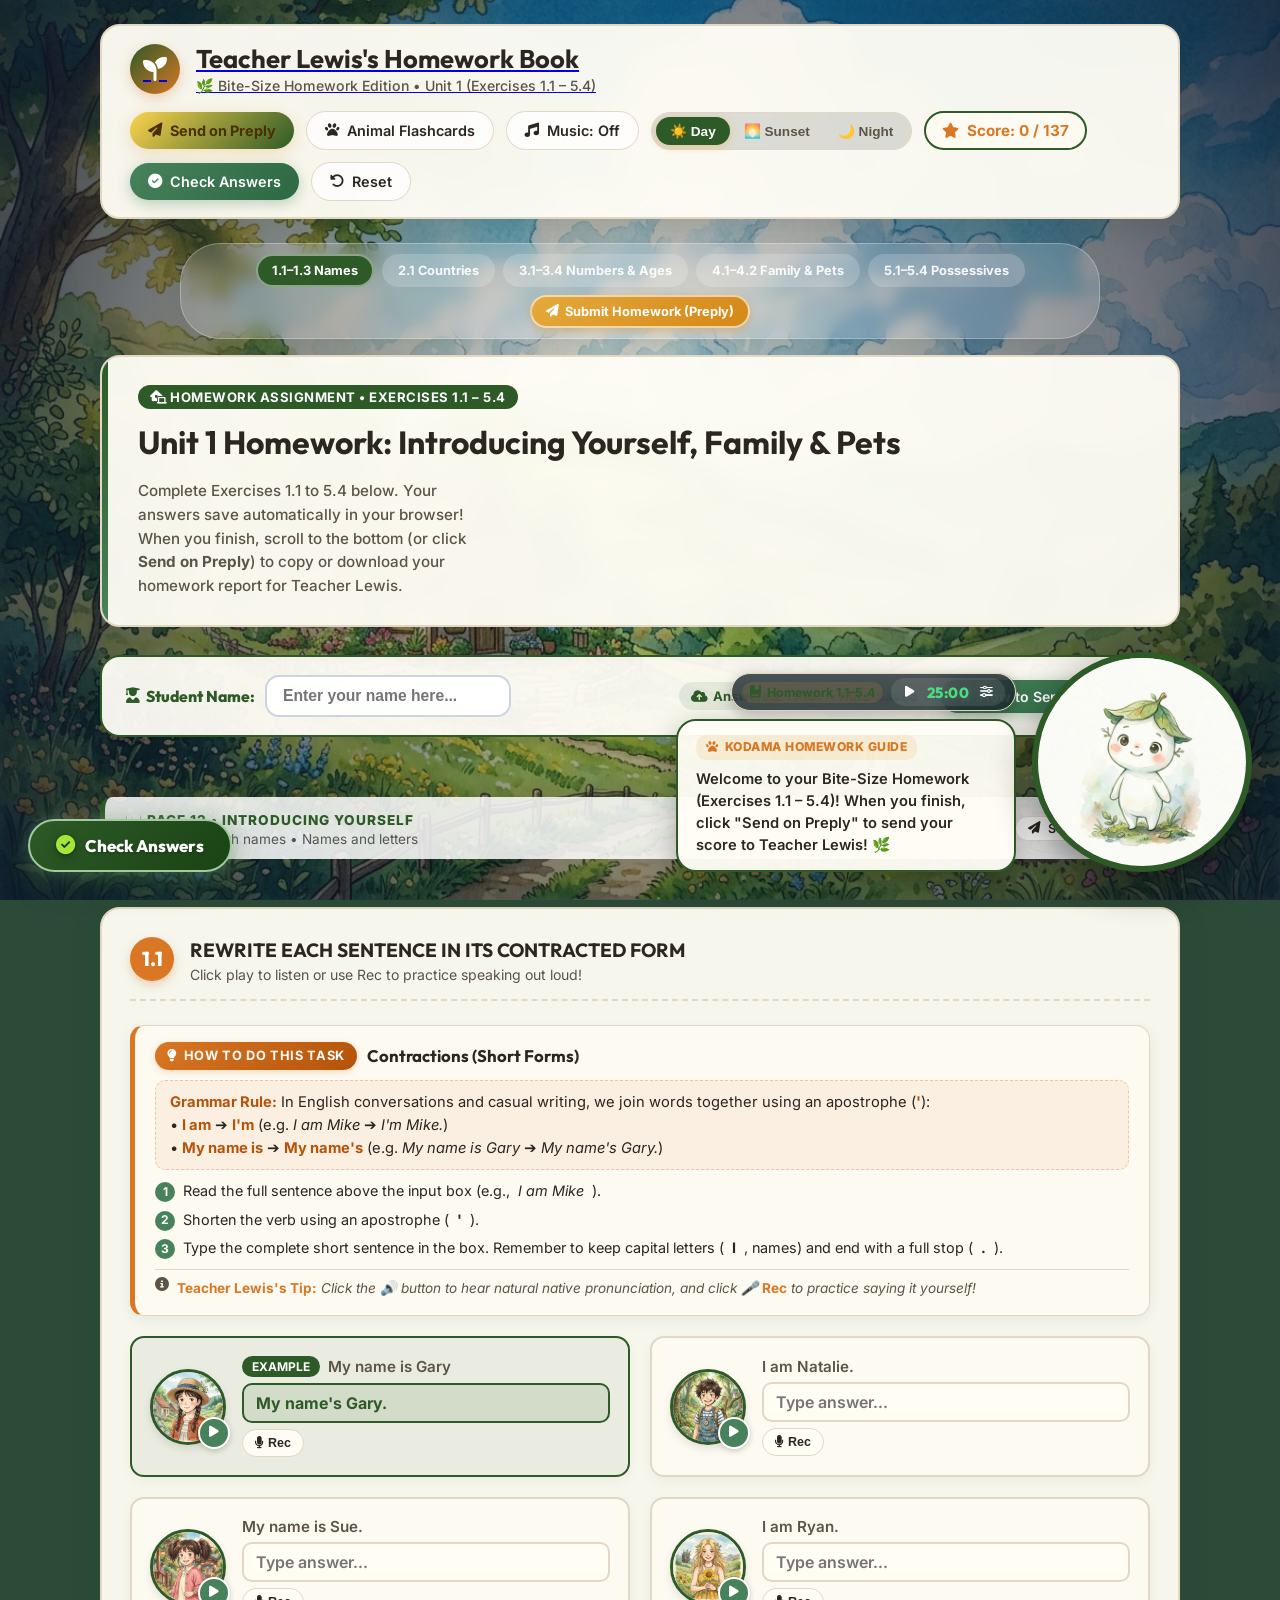
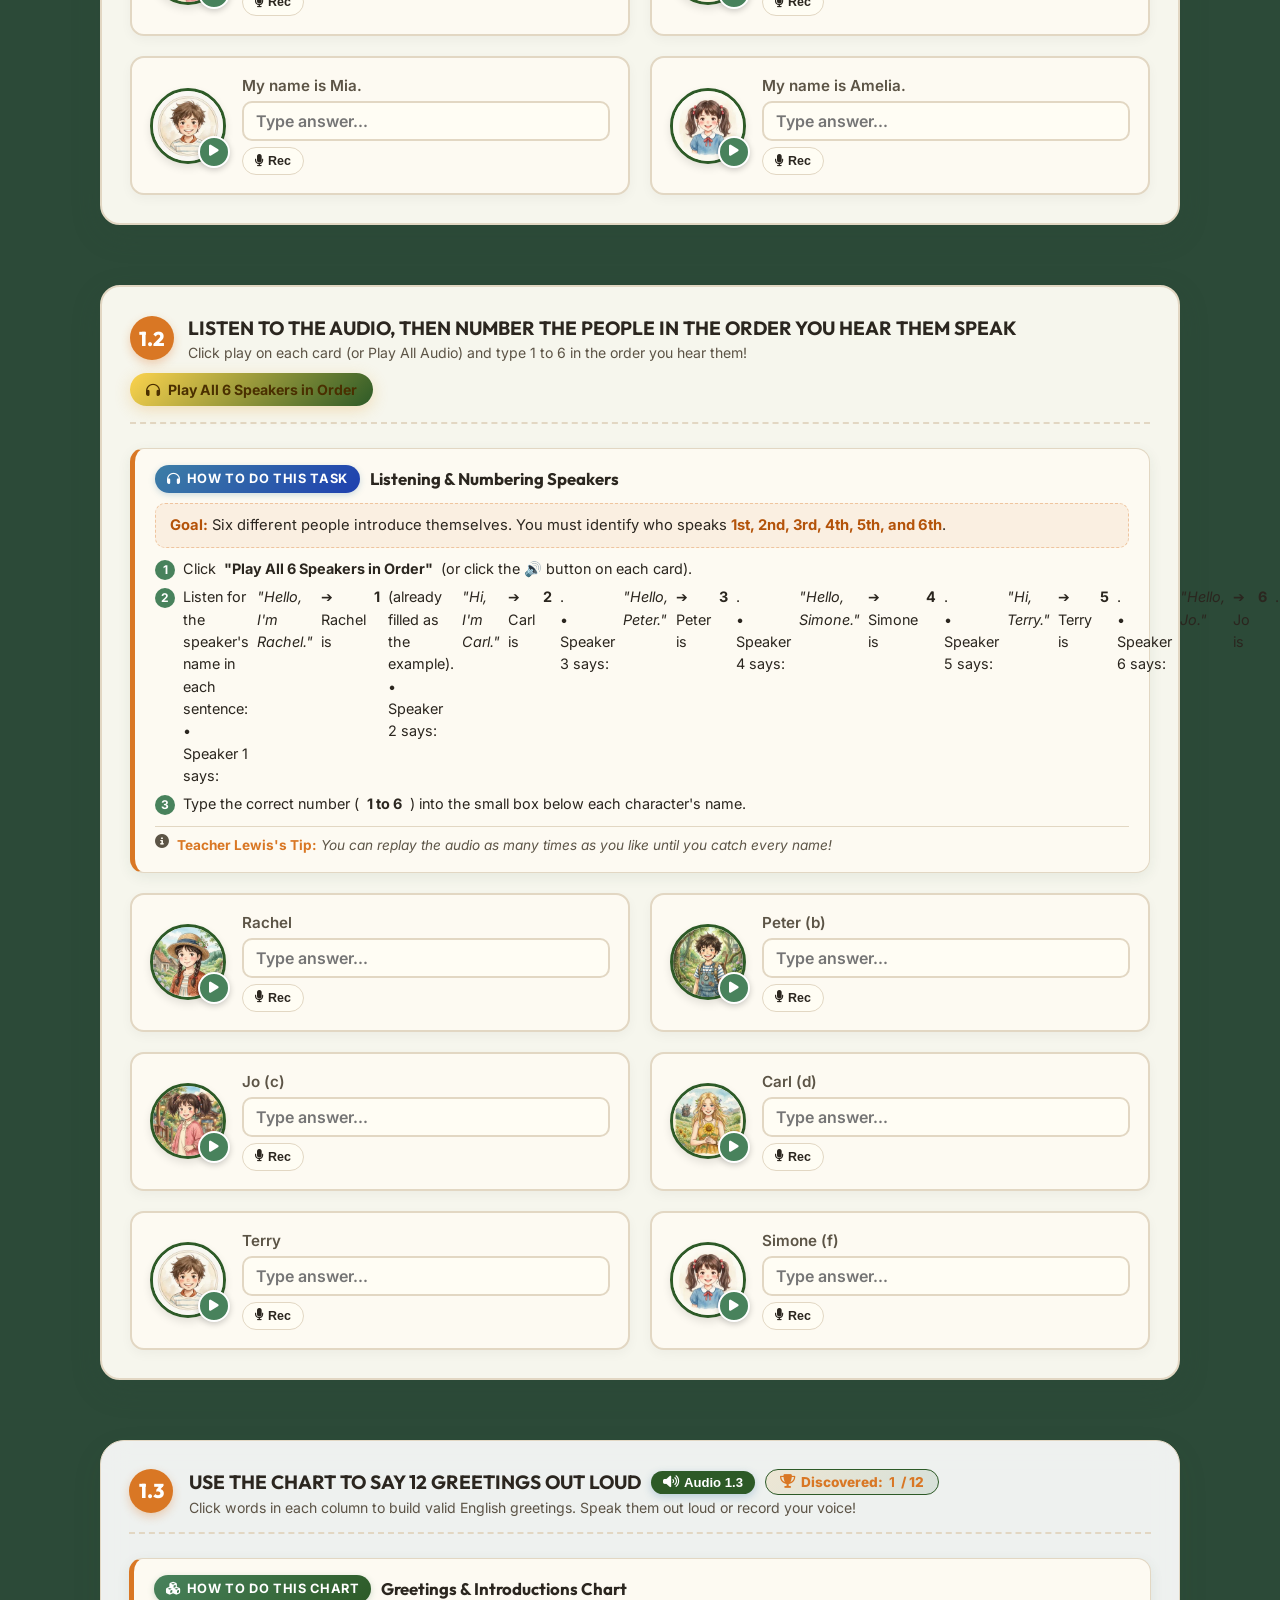
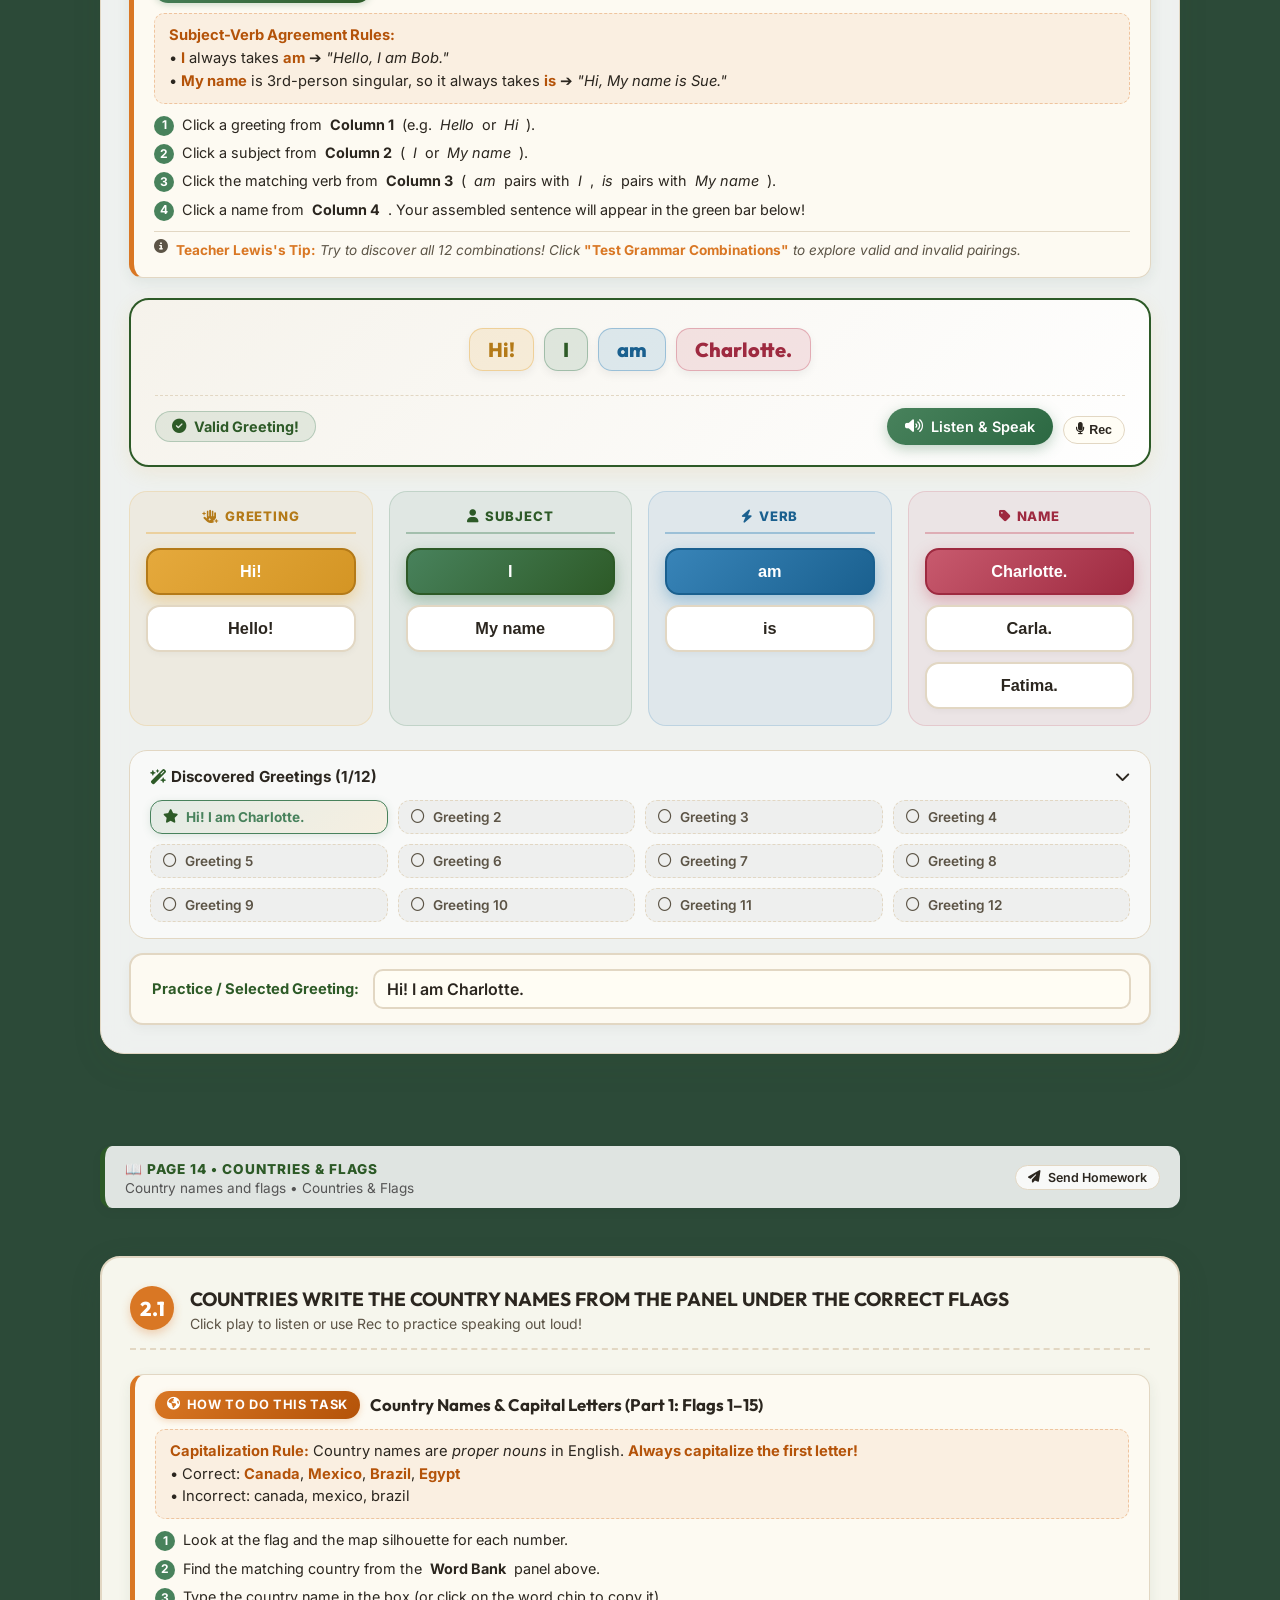
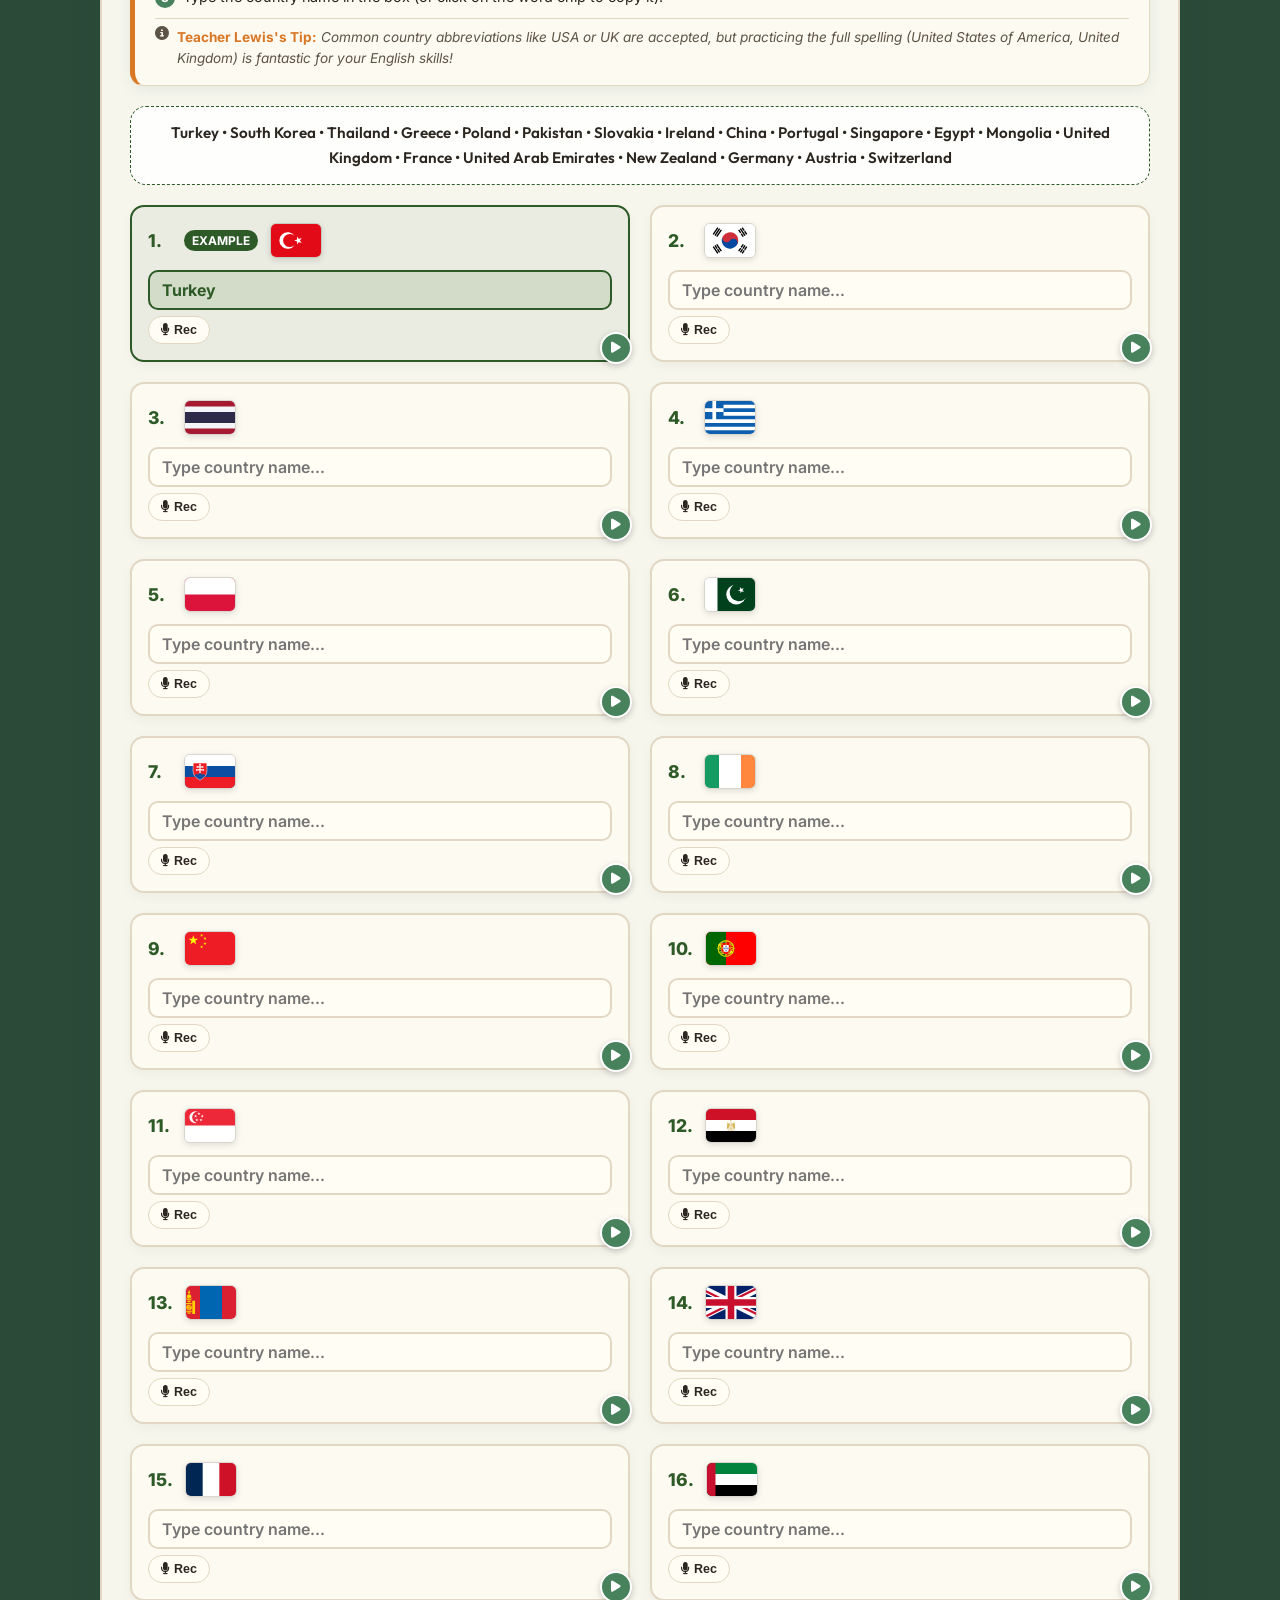
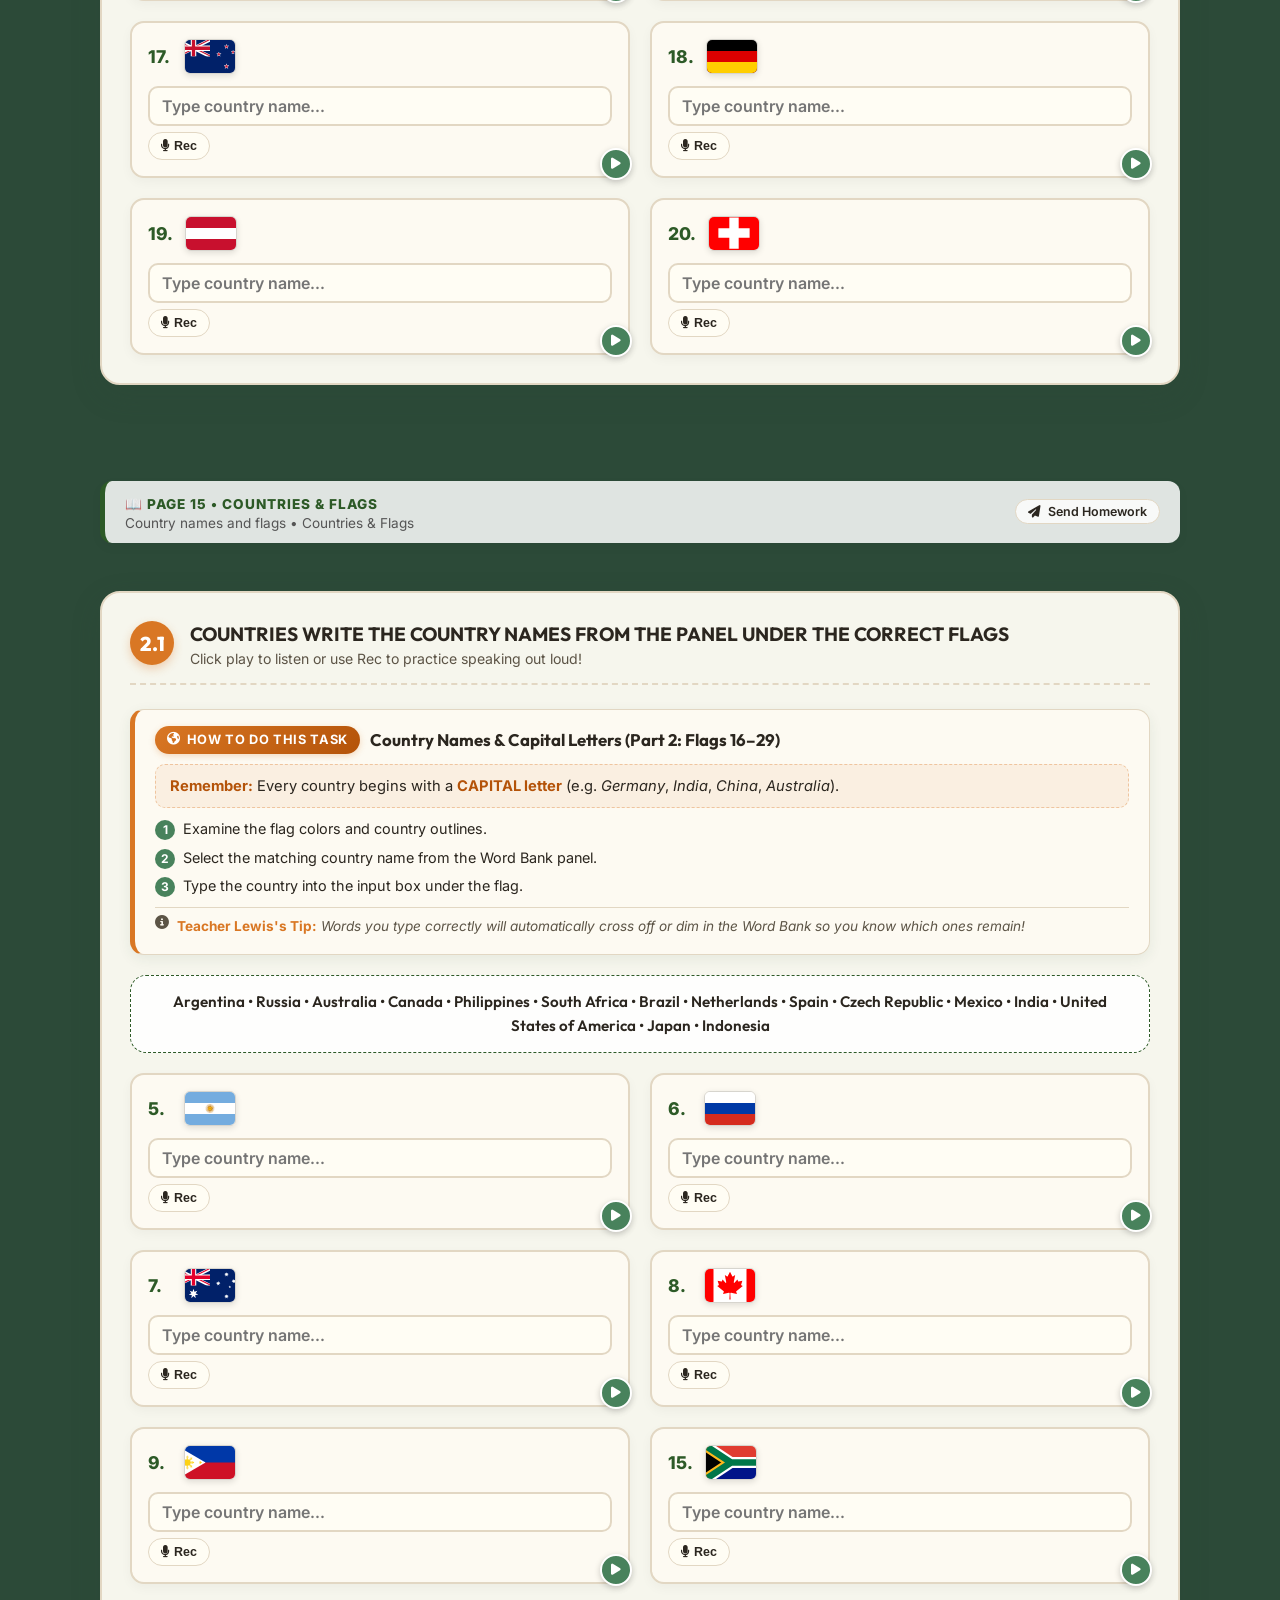
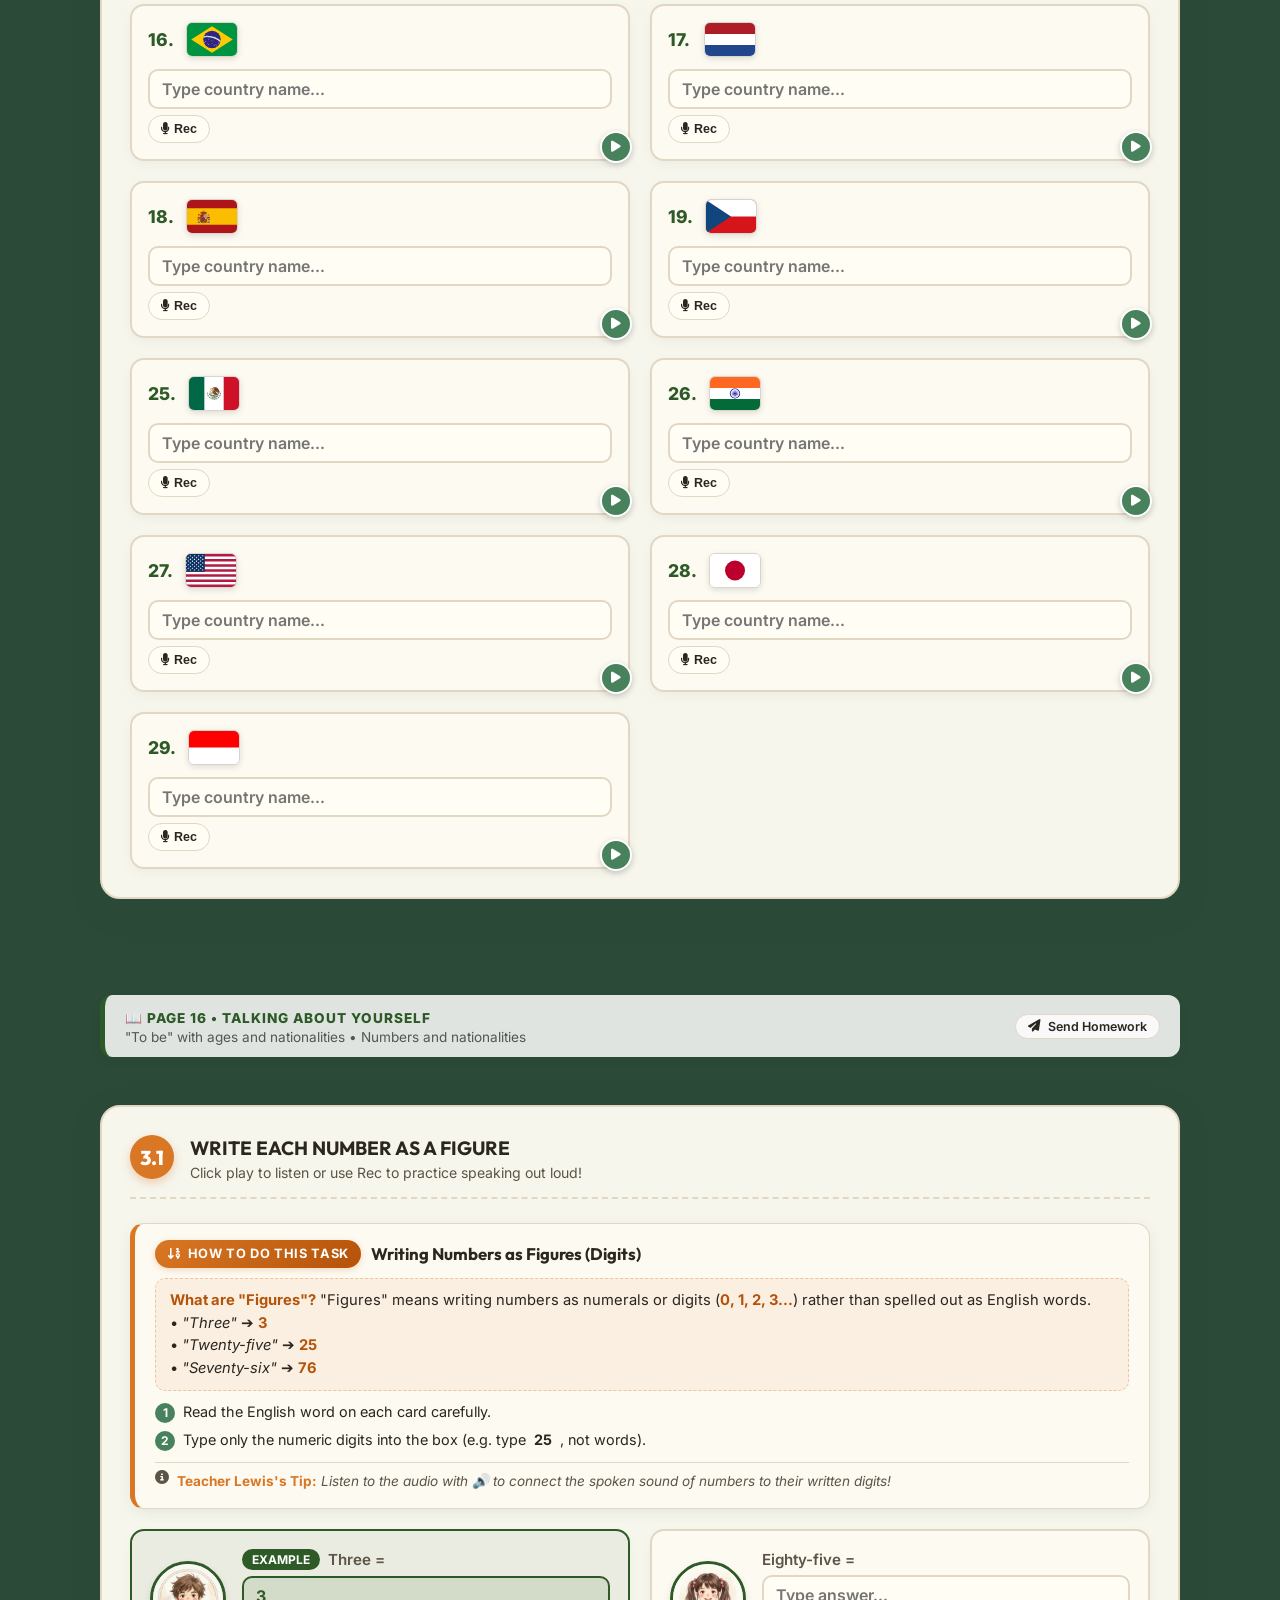
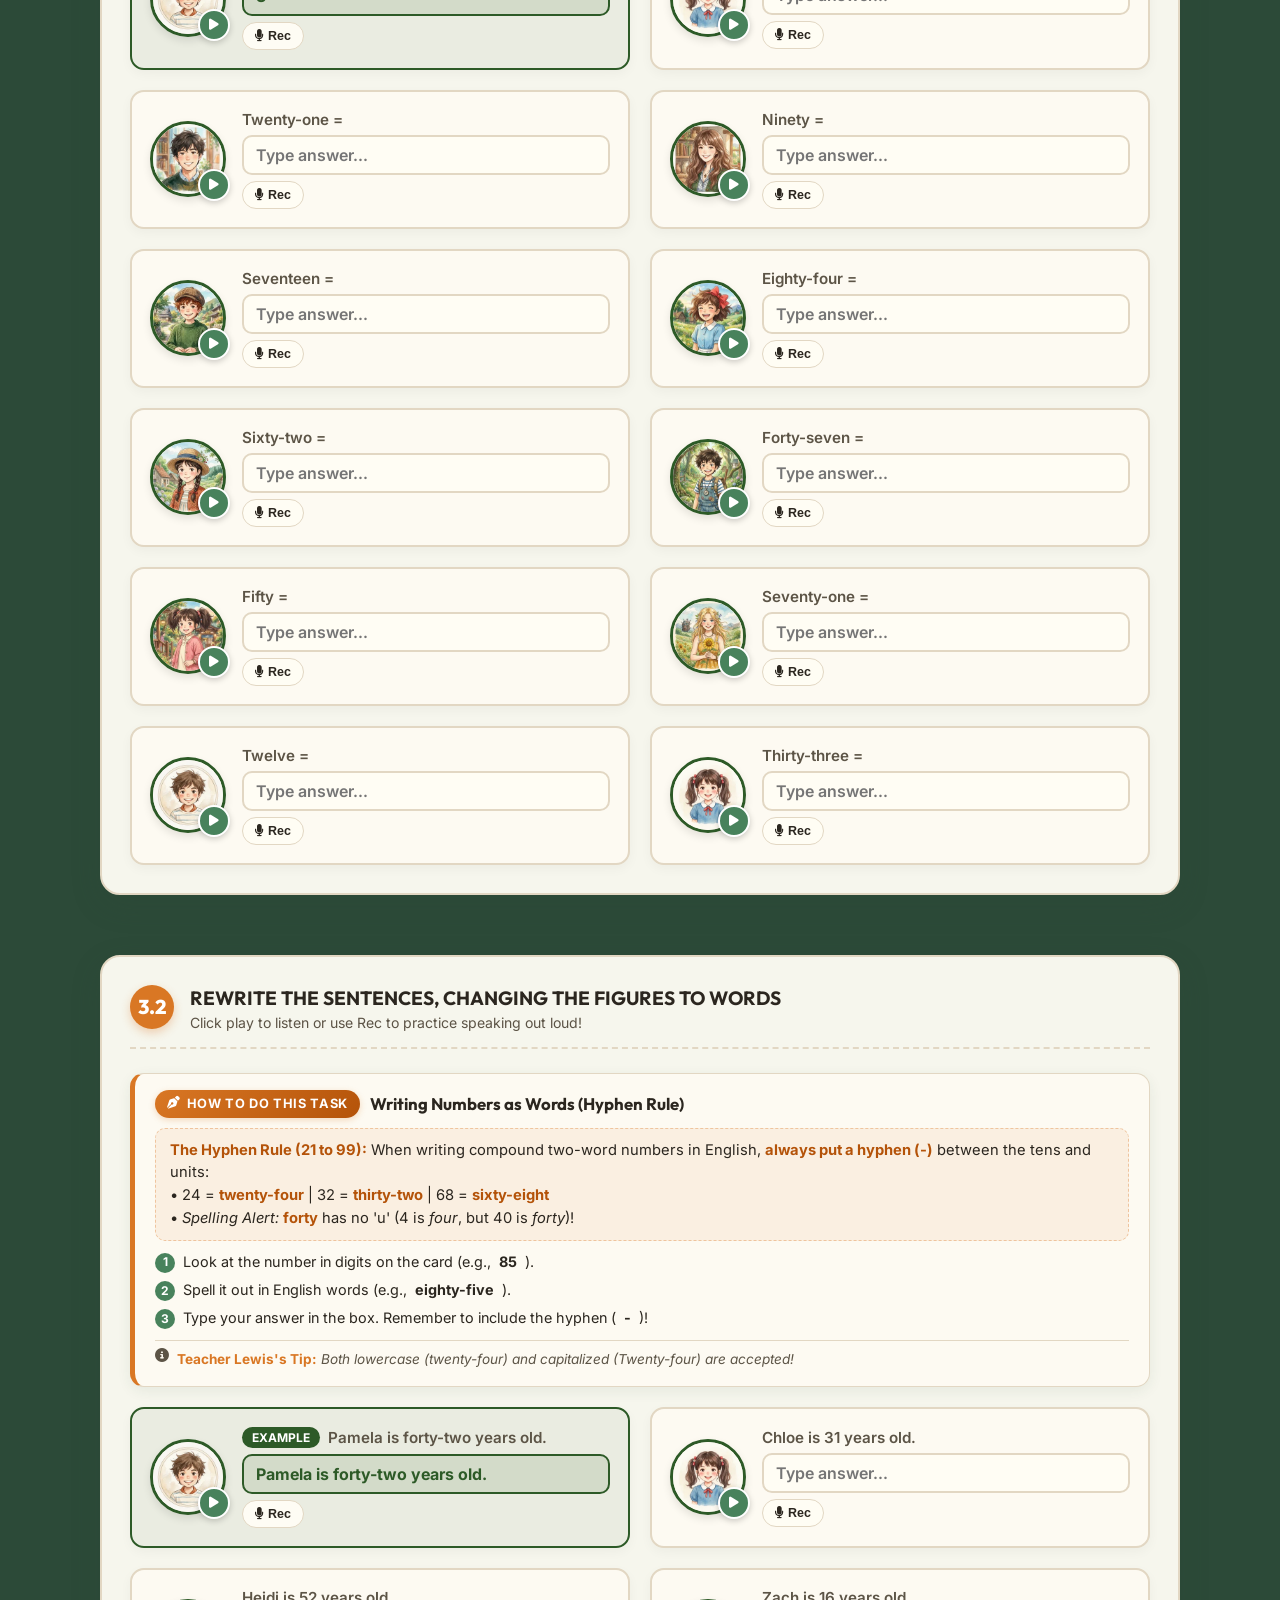
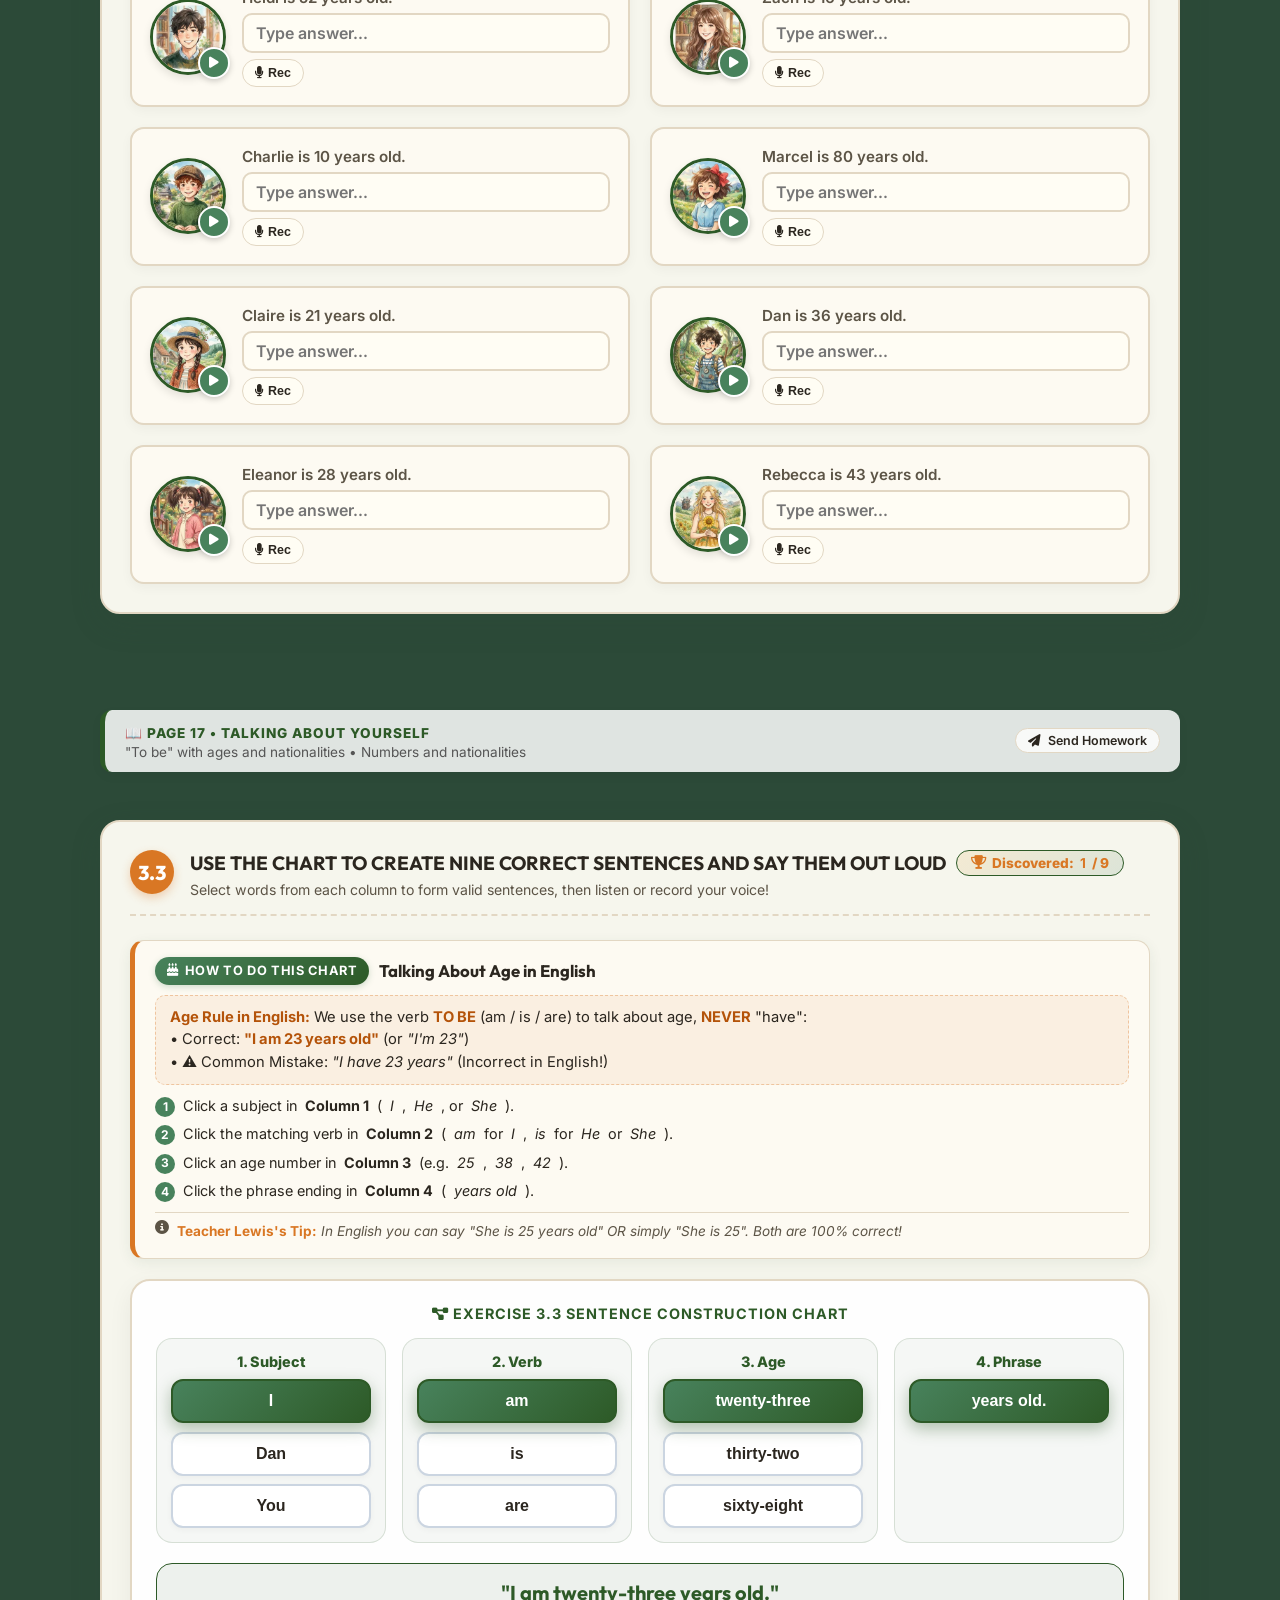
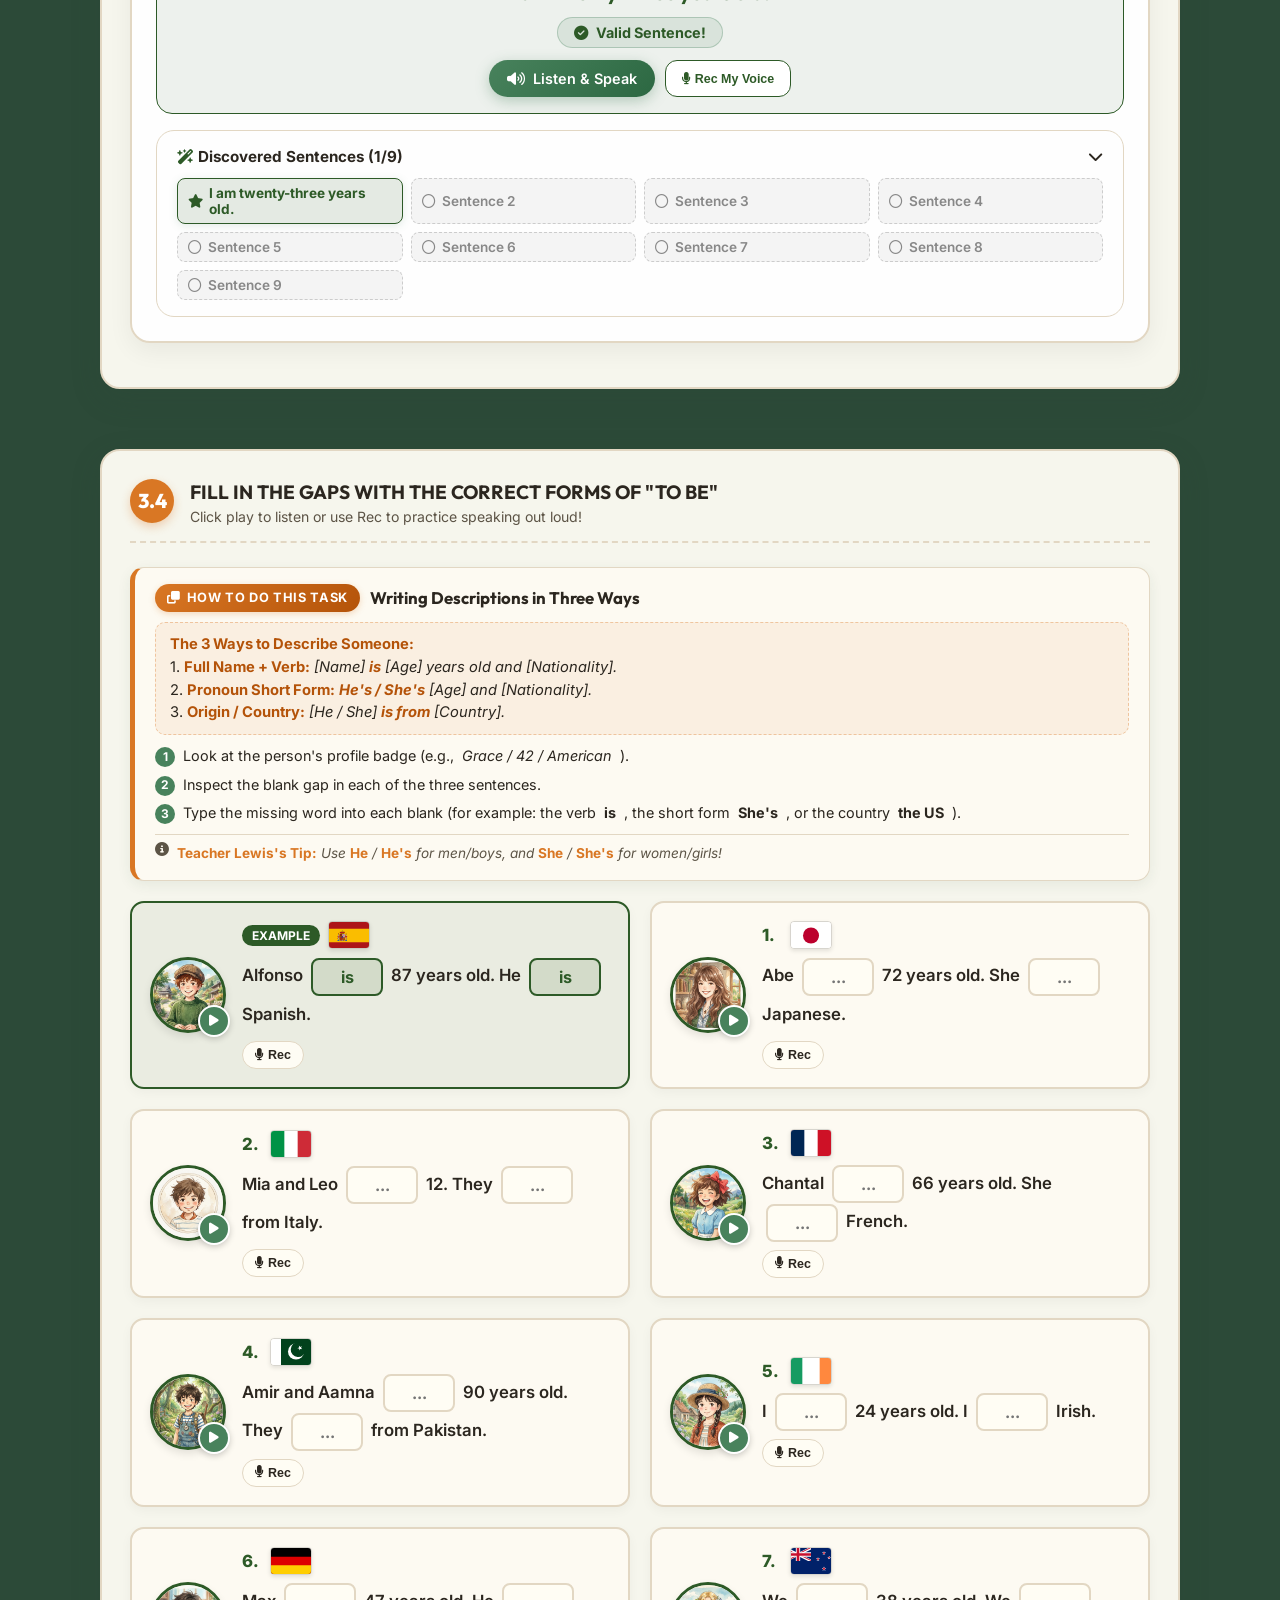
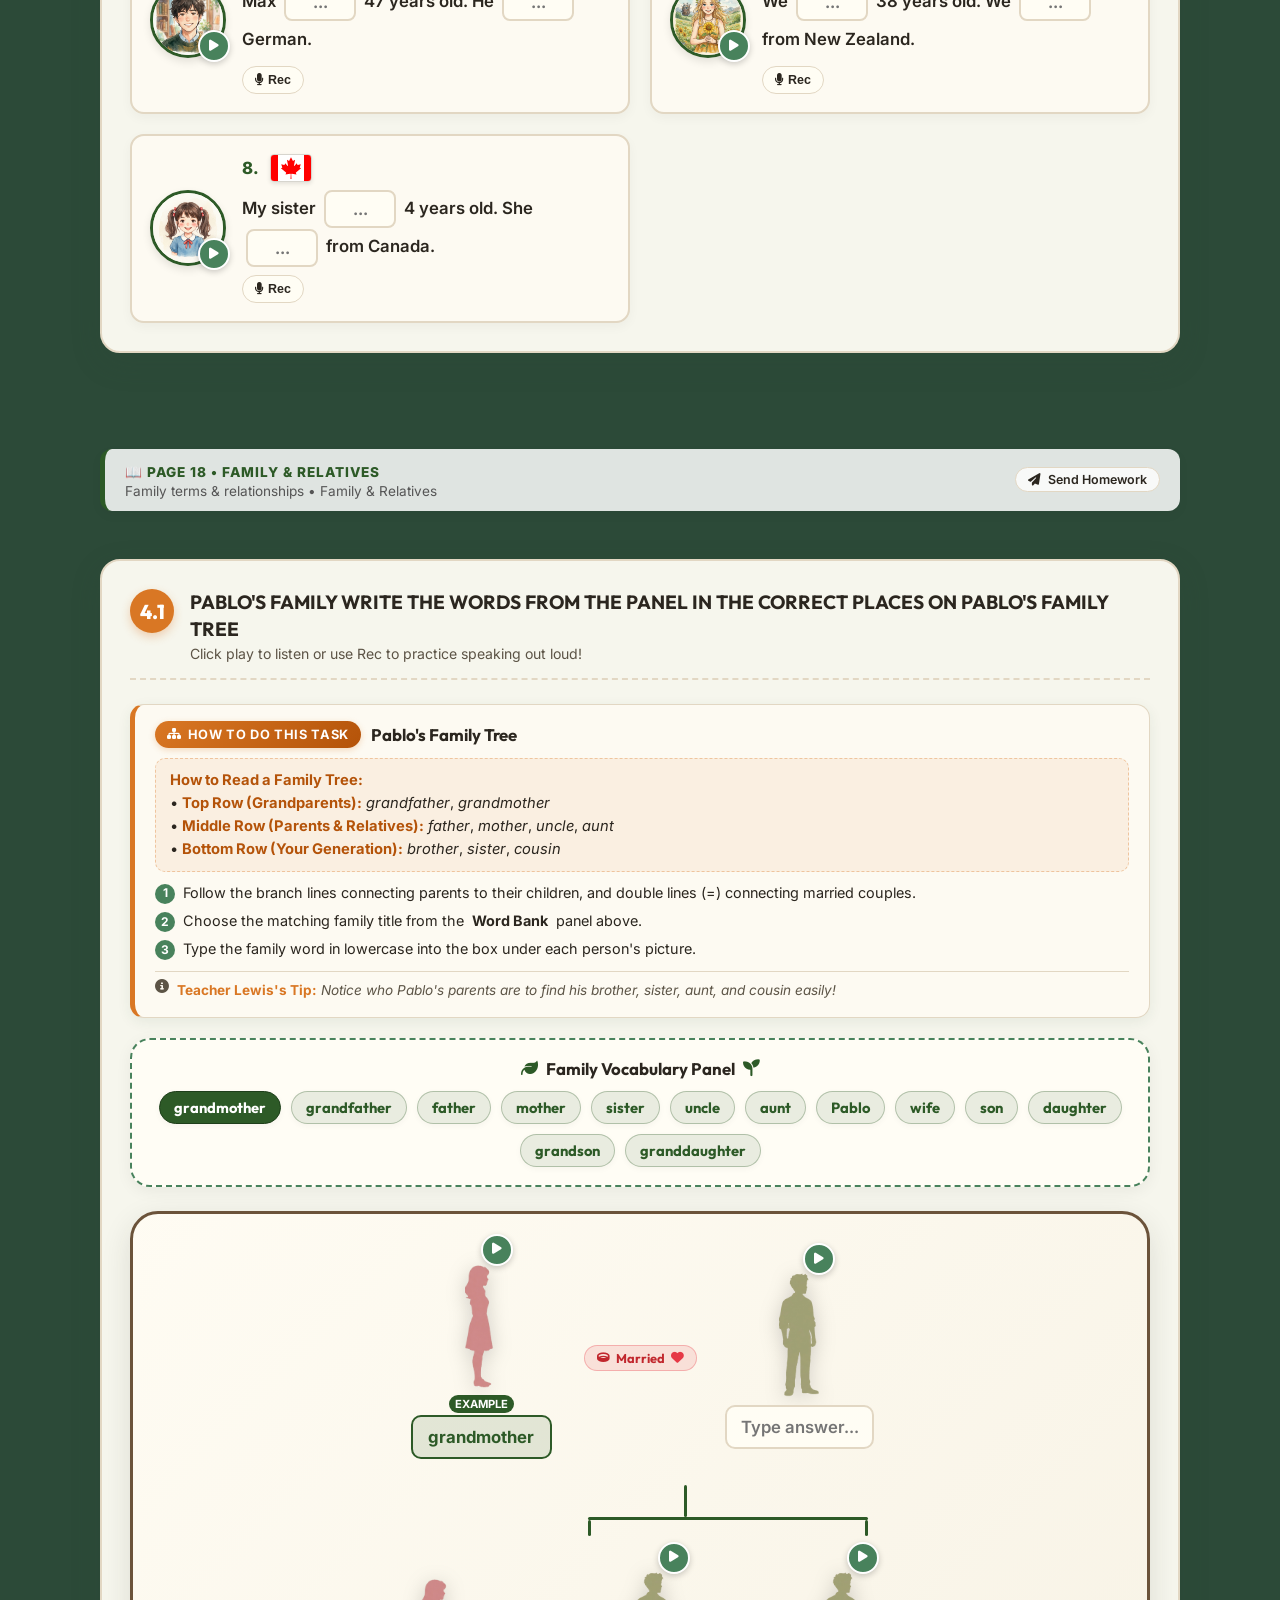
==== homework.html @ b248b5f3 "feat: make Bite-Size Homework (1.1-5.4) the primary page with practice and full course in background" ====
<!DOCTYPE html>
<html lang="en">
<head>
  <meta charset="UTF-8">
  <meta name="viewport" content="width=device-width, initial-scale=1.0">
  <title>English with Abdi • Homework Book • Unit 1 (Exercises 1.1 – 5.4) | Studio Ghibli Edition</title>
  
  <!-- Early Theme Init to prevent white flash (FOUC) -->
  <script>
    (function() {
      try {
        var t = localStorage.getItem('ghibli_theme') || 'day';
        if (t !== 'day') document.documentElement.className = 'theme-' + t;
      } catch(e) {}
    })();
  </script>

  <style>
    html { scroll-behavior: smooth; }
    img { max-width: 100%; height: auto; display: block; }
    .ghibli-avatar-wrap { width: 76px; height: 76px; position: relative; flex-shrink: 0; }
    .ghibli-avatar-img { width: 76px; height: 76px; max-width: 76px; max-height: 76px; border-radius: 50%; object-fit: cover; }
    .mascot-avatar-wrap { width: 220px; height: 220px; position: relative; flex-shrink: 0; }
    .mascot-avatar { width: 220px; height: 220px; max-width: 220px; max-height: 220px; border-radius: 50%; object-fit: cover; }
  </style>

  <!-- Google Fonts -->
  <link rel="preconnect" href="https://fonts.googleapis.com">
  <link rel="preconnect" href="https://fonts.gstatic.com" crossorigin>
  <link href="https://fonts.googleapis.com/css2?family=Inter:wght@400;500;600;700&family=Outfit:wght@500;600;700;800&display=swap" rel="stylesheet">
  
  <!-- FontAwesome Icons -->
  <link rel="stylesheet" href="https://cdnjs.cloudflare.com/ajax/libs/font-awesome/6.4.0/css/all.min.css">
  
  <!-- Shared CSS Tokens -->
  <link rel="stylesheet" href="ghibli_page12.css">
  <link rel="stylesheet" href="ghibli_theme.css">
  
  <style>
    :root {
      --ghibli-bg-url: url('images/ghibli/bg.webp');
      --ghibli-accent-gold: #2d5a27;
    }
    body.theme-night { --ghibli-bg-url: url('images/ghibli/night.webp'); }
    body.theme-sunset { --ghibli-bg-url: url('images/ghibli/sunset.webp'); }
    .chapter-nav-bar { display: flex; align-items: center; justify-content: center; gap: 8px; padding: 10px 20px; flex-wrap: wrap; background: rgba(255,255,255,0.16); backdrop-filter: blur(8px); border-radius: 40px; margin: 0 auto 16px auto; max-width: 920px; border: 1.5px solid rgba(255,255,255,0.28); }
    .ch-nav-pill { display: inline-flex; align-items: center; gap: 6px; padding: 7px 14px; border-radius: 20px; font-size: 0.8rem; font-weight: 700; text-decoration: none; transition: all 0.2s; border: 2px solid transparent; color: rgba(255,255,255,0.92); background: rgba(255,255,255,0.18); }
    .ch-nav-pill:hover { background: rgba(255,255,255,0.34); color: #fff; transform: translateY(-1px); }
    .ch-nav-pill.active { background: #2d5a27; color: #fff; border-color: rgba(255,255,255,0.45); }
    .ch-nav-pill.submit-pill { background: linear-gradient(135deg, #e5a93c, #d48817); color: #fff; border-color: rgba(255,255,255,0.6); box-shadow: 0 3px 10px rgba(212, 136, 23, 0.35); }

    /* Student Homework Top Bar */
    .hw-student-bar {
      background: rgba(255, 253, 247, 0.95);
      border: 2px solid #2d5a27;
      border-radius: 20px;
      padding: 18px 24px;
      margin: 0 auto 24px auto;
      box-shadow: 0 8px 24px rgba(0,0,0,0.08);
      display: flex;
      align-items: center;
      justify-content: space-between;
      flex-wrap: wrap;
      gap: 16px;
    }
    body.theme-night .hw-student-bar {
      background: rgba(24, 36, 48, 0.95);
      border-color: #48825c;
      color: #f1f5f9;
    }
    .hw-name-group {
      display: flex;
      align-items: center;
      gap: 10px;
      flex-wrap: wrap;
      flex: 1;
      min-width: 260px;
    }
    .hw-name-label {
      font-family: var(--font-heading, 'Outfit', sans-serif);
      font-weight: 800;
      font-size: 0.98rem;
      color: #2d5a27;
      display: flex;
      align-items: center;
      gap: 6px;
    }
    body.theme-night .hw-name-label { color: #8fd19e; }
    .hw-name-input {
      padding: 10px 16px;
      border-radius: 14px;
      border: 2px solid #cbd5e1;
      font-size: 0.98rem;
      font-weight: 700;
      min-width: 220px;
      outline: none;
      transition: all 0.2s;
      background: #fff;
      color: #1e293b;
    }
    .hw-name-input:focus {
      border-color: #2d5a27;
      box-shadow: 0 0 0 3px rgba(45, 90, 39, 0.18);
    }
    .hw-progress-group {
      display: flex;
      align-items: center;
      gap: 12px;
      flex-wrap: wrap;
    }
    .hw-autosave-pill {
      font-size: 0.82rem;
      font-weight: 700;
      color: #2d5a27;
      background: rgba(45, 90, 39, 0.1);
      padding: 6px 12px;
      border-radius: 99px;
      display: inline-flex;
      align-items: center;
      gap: 6px;
    }
    body.theme-night .hw-autosave-pill {
      color: #a3e6b4;
      background: rgba(72, 130, 92, 0.25);
    }

    /* Preply Submission & Instructions Card */
    .preply-submit-card {
      background: rgba(255, 253, 247, 0.97);
      border: 3px solid #2d5a27;
      border-radius: 26px;
      padding: 32px;
      margin: 44px 0 28px 0;
      box-shadow: 0 14px 36px rgba(0, 0, 0, 0.12);
      position: relative;
      overflow: hidden;
    }
    body.theme-night .preply-submit-card {
      background: rgba(22, 33, 44, 0.97);
      border-color: #48825c;
      color: #f1f5f9;
    }
    .preply-header-banner {
      display: flex;
      align-items: center;
      justify-content: space-between;
      flex-wrap: wrap;
      gap: 16px;
      padding-bottom: 20px;
      border-bottom: 2px dashed rgba(45, 90, 39, 0.25);
      margin-bottom: 24px;
    }
    .preply-steps-grid {
      display: grid;
      grid-template-columns: repeat(auto-fit, minmax(260px, 1fr));
      gap: 18px;
      margin-bottom: 26px;
    }
    .preply-step-box {
      background: #ffffff;
      border: 2px solid #e2d7c3;
      border-radius: 18px;
      padding: 20px;
      box-shadow: 0 4px 14px rgba(0,0,0,0.04);
      display: flex;
      flex-direction: column;
      gap: 10px;
    }
    body.theme-night .preply-step-box {
      background: rgba(30, 44, 58, 0.95);
      border-color: rgba(255,255,255,0.12);
    }
    .preply-step-badge {
      display: inline-flex;
      align-items: center;
      gap: 8px;
      background: #2d5a27;
      color: #fff;
      font-family: var(--font-heading, 'Outfit', sans-serif);
      font-weight: 800;
      font-size: 0.82rem;
      padding: 5px 12px;
      border-radius: 99px;
      width: fit-content;
      text-transform: uppercase;
      letter-spacing: 0.5px;
    }
    .preply-step-title {
      font-family: var(--font-heading, 'Outfit', sans-serif);
      font-weight: 800;
      font-size: 1.1rem;
      color: var(--ghibli-text-main, #2b261f);
      margin: 0;
    }
    body.theme-night .preply-step-title { color: #f8fafc; }
    .preply-step-desc {
      font-size: 0.92rem;
      line-height: 1.55;
      color: var(--ghibli-text-muted, #555);
      margin: 0;
    }
    body.theme-night .preply-step-desc { color: #cbd5e1; }
    .preply-action-panel {
      background: rgba(45, 90, 39, 0.06);
      border: 2px solid rgba(45, 90, 39, 0.22);
      border-radius: 20px;
      padding: 24px;
      margin-bottom: 22px;
    }
    body.theme-night .preply-action-panel {
      background: rgba(45, 90, 39, 0.16);
      border-color: rgba(143, 209, 158, 0.3);
    }
    .preply-btn-row {
      display: flex;
      gap: 14px;
      flex-wrap: wrap;
      margin-top: 16px;
    }
    .preply-big-btn {
      flex: 1;
      min-width: 230px;
      padding: 14px 20px;
      border-radius: 16px;
      font-family: var(--font-heading, 'Outfit', sans-serif);
      font-weight: 800;
      font-size: 0.98rem;
      cursor: pointer;
      border: none;
      display: inline-flex;
      align-items: center;
      justify-content: center;
      gap: 10px;
      transition: all 0.2s ease;
      text-decoration: none;
    }
    .preply-big-btn:hover {
      transform: translateY(-2px);
    }
    .preply-btn-copy {
      background: linear-gradient(135deg, #2d5a27, #48825c);
      color: #ffffff;
      box-shadow: 0 6px 18px rgba(45, 90, 39, 0.3);
    }
    .preply-btn-image {
      background: linear-gradient(135deg, #e5a93c, #d48817);
      color: #ffffff;
      box-shadow: 0 6px 18px rgba(212, 136, 23, 0.3);
    }
    .preply-btn-txt {
      background: #ffffff;
      color: #2d5a27;
      border: 2px solid #2d5a27;
    }
    body.theme-night .preply-btn-txt {
      background: #1e293b;
      color: #8fd19e;
      border-color: #8fd19e;
    }
    .preply-report-preview {
      width: 100%;
      min-height: 220px;
      max-height: 360px;
      padding: 16px;
      border-radius: 14px;
      border: 1.5px solid #cbd5e1;
      background: #ffffff;
      color: #1e293b;
      font-family: 'Consolas', 'Monaco', monospace;
      font-size: 0.86rem;
      line-height: 1.5;
      resize: vertical;
      box-sizing: border-box;
      margin-top: 12px;
    }
    body.theme-night .preply-report-preview {
      background: #0f172a;
      color: #e2e8f0;
      border-color: #334155;
    }
    .preply-status-toast {
      margin-top: 14px;
      padding: 12px 18px;
      border-radius: 12px;
      font-weight: 700;
      font-size: 0.95rem;
      display: none;
      align-items: center;
      gap: 10px;
    }
    .preply-status-toast.show {
      display: flex;
      background: #dcfce7;
      color: #166534;
      border: 1.5px solid #22c55e;
    }
    .hw-ex-breakdown-grid {
      display: grid;
      grid-template-columns: repeat(auto-fill, minmax(150px, 1fr));
      gap: 10px;
      margin-top: 16px;
    }
    .hw-ex-chip {
      background: #fff;
      border: 1.5px solid #e2d7c3;
      border-radius: 12px;
      padding: 10px 12px;
      display: flex;
      align-items: center;
      justify-content: space-between;
      font-weight: 700;
      font-size: 0.88rem;
      color: #2b261f;
    }
    body.theme-night .hw-ex-chip {
      background: #1e293b;
      border-color: #334155;
      color: #f1f5f9;
    }
    .hw-ex-chip.perfect {
      background: #dcfce7;
      border-color: #22c55e;
      color: #166534;
    }
    .hw-ex-chip.partial {
      background: #fef3c7;
      border-color: #f59e0b;
      color: #92400e;
    }
  </style>
</head>
<body class="theme-day">
  <div class="ghibli-bg-overlay"></div>
  <div class="ghibli-vignette"></div>
  <div id="firefliesContainer"></div>

  <div class="ghibli-container">
    <header class="ghibli-header">
      <a href="index.html" class="ghibli-brand">
        <div class="ghibli-logo-badge"><i class="fa-solid fa-seedling"></i></div>
        <div class="ghibli-title-wrap">
          <h1>Teacher Lewis's Homework Book</h1>
          <span class="ghibli-subtitle">🌿 Bite-Size Homework Edition • Unit 1 (Exercises 1.1 – 5.4)</span>
        </div>
      </a>
      <div class="ghibli-header-actions">
        <a href="#preply-submit-section" class="ghibli-btn ghibli-btn-gold" style="text-decoration:none;"><i class="fa-solid fa-paper-plane"></i> Send on Preply</a>
        <a href="animal_flashcards.html" class="ghibli-btn ghibli-btn-secondary" style="text-decoration:none;"><i class="fa-solid fa-paw"></i> Animal Flashcards</a>
        <button class="ghibli-btn ghibli-btn-secondary" id="toggleAmbientBtn" title="Toggle Background Music"><i class="fa-solid fa-music"></i> <span class="bgm-btn-text">Music: Off</span></button>
        <div class="tod-group">
          <button class="tod-btn active" data-theme="day">☀️ Day</button>
          <button class="tod-btn" data-theme="sunset">🌅 Sunset</button>
          <button class="tod-btn" data-theme="night">🌙 Night</button>
        </div>
        <div class="ghibli-score-badge" id="ghibliScoreBadge"><i class="fa-solid fa-star"></i> <span id="ghibliScoreText">Score: 0 / 137</span></div>
        <button class="ghibli-btn ghibli-btn-primary" id="ghibliCheckAnswersBtn"><i class="fa-solid fa-circle-check"></i> Check Answers</button>
        <button class="ghibli-btn ghibli-btn-secondary" id="ghibliResetBtn"><i class="fa-solid fa-rotate-left"></i> Reset</button>
      </div>
    </header>

    <!-- Homework Quick Section Jump Bar -->
    <div class="chapter-nav-bar">
      <a href="#page-12" class="ch-nav-pill active">1.1–1.3 Names</a>
      <a href="#page-14" class="ch-nav-pill">2.1 Countries</a>
      <a href="#page-16" class="ch-nav-pill">3.1–3.4 Numbers &amp; Ages</a>
      <a href="#page-18" class="ch-nav-pill">4.1–4.2 Family &amp; Pets</a>
      <a href="#page-20" class="ch-nav-pill">5.1–5.4 Possessives</a>
      <a href="#preply-submit-section" class="ch-nav-pill submit-pill"><i class="fa-solid fa-paper-plane"></i> Submit Homework (Preply)</a>
    </div>

    <!-- Unit Hero Card -->
    <div class="ghibli-hero-card">
      <span class="ghibli-unit-tag"><i class="fa-solid fa-house-laptop"></i> Homework Assignment • Exercises 1.1 – 5.4</span>
      <h2 class="ghibli-hero-title">Unit 1 Homework: Introducing Yourself, Family &amp; Pets</h2>
      <p class="ghibli-hero-desc">Complete Exercises 1.1 to 5.4 below. Your answers save automatically in your browser! When you finish, scroll to the bottom (or click <strong>Send on Preply</strong>) to copy or download your homework report for Teacher Lewis.</p>
    </div>

    <!-- Student Name & Auto-Save Homework Bar -->
    <div class="hw-student-bar">
      <div class="hw-name-group">
        <label for="hwStudentNameTop" class="hw-name-label">
          <i class="fa-solid fa-user-graduate"></i> Student Name:
        </label>
        <input type="text" id="hwStudentNameTop" class="hw-name-input" placeholder="Enter your name here..." maxlength="40" autocomplete="name">
      </div>
      <div class="hw-progress-group">
        <span class="hw-autosave-pill" id="hwAutosaveStatus">
          <i class="fa-solid fa-cloud-arrow-up"></i> <span id="hwAnsweredCountText">Answered: 0 / 137</span> • Auto-Saved
        </span>
        <a href="#preply-submit-section" class="ghibli-btn ghibli-btn-primary" style="text-decoration:none; padding:8px 16px; font-size:0.88rem;">
          <i class="fa-solid fa-paper-plane"></i> How to Send on Preply
        </a>
      </div>
    </div>

    <main class="ghibli-exercises-wrap">
      <!-- PAGE 12 SECTION -->
      <div id="page-12" class="page-divider-banner" style="margin: 36px 0 20px 0; display: flex; align-items: center; justify-content: space-between; padding: 12px 20px; background: rgba(255,255,255,0.85); border-left: 5px solid #2d5a27; border-radius: 12px; box-shadow: 0 4px 12px rgba(0,0,0,0.04);">
        <div>
          <span style="font-size: 0.85rem; font-weight: 800; text-transform: uppercase; letter-spacing: 1px; color: #2d5a27;">📖 Page 12 • Introducing yourself</span>
          <div style="font-size: 0.85rem; color: #555; margin-top: 2px;">Using &quot;to be&quot; with names • Names and letters</div>
        </div>
        <a href="#preply-submit-section" class="ghibli-btn ghibli-btn-secondary" style="font-size: 0.78rem; padding: 4px 12px; text-decoration: none;" title="Jump to Preply Homework Submission">
          <i class="fa-solid fa-paper-plane"></i> Send Homework
        </a>
      </div>


    <section class="ghibli-section">
      <div class="ghibli-section-header">
        <div class="ghibli-ex-num">1.1</div>
        <div>
          <h3 class="ghibli-ex-instruction">REWRITE EACH SENTENCE IN ITS CONTRACTED FORM</h3>
          <p class="ghibli-ex-subtext">Click play to listen or use Rec to practice speaking out loud!</p>
        </div>
      </div>
      
            <!-- TASK EXPLANATION CARD: EXERCISE 1.1 -->
      <div class="ghibli-task-explanation">
        <div class="task-exp-header">
          <span class="task-exp-badge"><i class="fa-solid fa-lightbulb"></i> How to do this task</span>
          <span class="task-exp-title">Contractions (Short Forms)</span>
        </div>
        <div class="task-exp-rule-box">
          <strong>Grammar Rule:</strong> In English conversations and casual writing, we join words together using an apostrophe (<strong>'</strong>):<br>
          • <strong>I am</strong> ➔ <strong>I'm</strong> (e.g. <em>I am Mike</em> ➔ <em>I'm Mike.</em>)<br>
          • <strong>My name is</strong> ➔ <strong>My name's</strong> (e.g. <em>My name is Gary</em> ➔ <em>My name's Gary.</em>)
        </div>
        <ul class="task-exp-steps">
          <li><span class="task-exp-step-num">1</span> Read the full sentence above the input box (e.g., <em>I am Mike</em>).</li>
          <li><span class="task-exp-step-num">2</span> Shorten the verb using an apostrophe (<strong>'</strong>).</li>
          <li><span class="task-exp-step-num">3</span> Type the complete short sentence in the box. Remember to keep capital letters (<strong>I</strong>, names) and end with a full stop (<strong>.</strong>).</li>
        </ul>
        <div class="task-exp-tip">
          <i class="fa-solid fa-circle-info"></i>
          <span><strong>Teacher Lewis's Tip:</strong> Click the 🔊 button to hear natural native pronunciation, and click 🎤 <strong>Rec</strong> to practice saying it yourself!</span>
        </div>
      </div>

      <div class="ghibli-char-grid">
        
                  <div class="ghibli-char-card example-card" style="border: 2px solid #2d5a27; background: rgba(45,90,39,0.06);">
                    <div class="ghibli-avatar-wrap">
                      <img src="images/ghibli/sue.webp" alt="Avatar" class="ghibli-avatar-img" width="76" height="76" loading="eager" decoding="async">
                      <button class="ghibli-audio-play-btn" data-audio="audio/1/1_1_eg.mp3" title="Play Audio"><i class="fa-solid fa-play"></i></button>
                    </div>
                    <div class="ghibli-card-body">
                      
                  <div class="ghibli-prompt-text">
                    <span class="ghibli-example-badge" style="background:#2d5a27; color:#fff; padding:3px 10px; border-radius:12px; font-weight:700; font-size:0.75rem; text-transform:uppercase;">Example</span>
                    
                    <span>My name is Gary</span>
                  </div>
                
                      <div class="ghibli-input-wrap">
                        <input type="text" class="ghibli-input example-input" data-correct="My name&#x27;s Gary." value="My name&#x27;s Gary." readonly style="border-color:#2d5a27; background:rgba(45,90,39,0.12); font-weight:700; color:#2d5a27;" placeholder="My name&#x27;s Gary.">
                      </div>
                      
    <div class="voice-recorder-controls">
      <button class="voice-btn rec-btn" data-id="p12_ex1_i1"><i class="fa-solid fa-microphone"></i> Rec</button>
      <button class="voice-btn play-rec-btn hidden" data-id="p12_ex1_i1"><i class="fa-solid fa-play"></i> My Voice</button>
    </div>
    
                    </div>
                  </div>
                
                  <div class="ghibli-char-card" style="">
                    <div class="ghibli-avatar-wrap">
                      <img src="images/ghibli/ryan.webp" alt="Avatar" class="ghibli-avatar-img" width="76" height="76" loading="eager" decoding="async">
                      <button class="ghibli-audio-play-btn" data-audio="audio/1/1_1_1.mp3" title="Play Audio"><i class="fa-solid fa-play"></i></button>
                    </div>
                    <div class="ghibli-card-body">
                      
                      <div class="ghibli-prompt-text">
                        
                        <span>I am Natalie.</span>
                      </div>
                    
                      <div class="ghibli-input-wrap">
                        <input type="text" class="ghibli-input" data-correct="I&#x27;m Natalie." placeholder="Type answer...">
                      </div>
                      
    <div class="voice-recorder-controls">
      <button class="voice-btn rec-btn" data-id="p12_ex1_i2"><i class="fa-solid fa-microphone"></i> Rec</button>
      <button class="voice-btn play-rec-btn hidden" data-id="p12_ex1_i2"><i class="fa-solid fa-play"></i> My Voice</button>
    </div>
    
                    </div>
                  </div>
                
                  <div class="ghibli-char-card" style="">
                    <div class="ghibli-avatar-wrap">
                      <img src="images/ghibli/mia.webp" alt="Avatar" class="ghibli-avatar-img" width="76" height="76" loading="eager" decoding="async">
                      <button class="ghibli-audio-play-btn" data-audio="audio/1/1_1_2.mp3" title="Play Audio"><i class="fa-solid fa-play"></i></button>
                    </div>
                    <div class="ghibli-card-body">
                      
                      <div class="ghibli-prompt-text">
                        
                        <span>My name is Sue.</span>
                      </div>
                    
                      <div class="ghibli-input-wrap">
                        <input type="text" class="ghibli-input" data-correct="My name&#x27;s Sue." placeholder="Type answer...">
                      </div>
                      
    <div class="voice-recorder-controls">
      <button class="voice-btn rec-btn" data-id="p12_ex1_i3"><i class="fa-solid fa-microphone"></i> Rec</button>
      <button class="voice-btn play-rec-btn hidden" data-id="p12_ex1_i3"><i class="fa-solid fa-play"></i> My Voice</button>
    </div>
    
                    </div>
                  </div>
                
                  <div class="ghibli-char-card" style="">
                    <div class="ghibli-avatar-wrap">
                      <img src="images/ghibli/amelia.webp" alt="Avatar" class="ghibli-avatar-img" width="76" height="76" loading="eager" decoding="async">
                      <button class="ghibli-audio-play-btn" data-audio="audio/1/1_1_3.mp3" title="Play Audio"><i class="fa-solid fa-play"></i></button>
                    </div>
                    <div class="ghibli-card-body">
                      
                      <div class="ghibli-prompt-text">
                        
                        <span>I am Ryan.</span>
                      </div>
                    
                      <div class="ghibli-input-wrap">
                        <input type="text" class="ghibli-input" data-correct="I&#x27;m Ryan." placeholder="Type answer...">
                      </div>
                      
    <div class="voice-recorder-controls">
      <button class="voice-btn rec-btn" data-id="p12_ex1_i4"><i class="fa-solid fa-microphone"></i> Rec</button>
      <button class="voice-btn play-rec-btn hidden" data-id="p12_ex1_i4"><i class="fa-solid fa-play"></i> My Voice</button>
    </div>
    
                    </div>
                  </div>
                
                  <div class="ghibli-char-card" style="">
                    <div class="ghibli-avatar-wrap">
                      <img src="images/ghibli/avatar_boy.webp" alt="Avatar" class="ghibli-avatar-img" width="76" height="76" loading="eager" decoding="async">
                      <button class="ghibli-audio-play-btn" data-audio="audio/1/1_1_4.mp3" title="Play Audio"><i class="fa-solid fa-play"></i></button>
                    </div>
                    <div class="ghibli-card-body">
                      
                      <div class="ghibli-prompt-text">
                        
                        <span>My name is Mia.</span>
                      </div>
                    
                      <div class="ghibli-input-wrap">
                        <input type="text" class="ghibli-input" data-correct="My name&#x27;s Mia." placeholder="Type answer...">
                      </div>
                      
    <div class="voice-recorder-controls">
      <button class="voice-btn rec-btn" data-id="p12_ex1_i5"><i class="fa-solid fa-microphone"></i> Rec</button>
      <button class="voice-btn play-rec-btn hidden" data-id="p12_ex1_i5"><i class="fa-solid fa-play"></i> My Voice</button>
    </div>
    
                    </div>
                  </div>
                
                  <div class="ghibli-char-card" style="">
                    <div class="ghibli-avatar-wrap">
                      <img src="images/ghibli/avatar_girl.webp" alt="Avatar" class="ghibli-avatar-img" width="76" height="76" loading="eager" decoding="async">
                      <button class="ghibli-audio-play-btn" data-audio="audio/1/1_1_5.mp3" title="Play Audio"><i class="fa-solid fa-play"></i></button>
                    </div>
                    <div class="ghibli-card-body">
                      
                      <div class="ghibli-prompt-text">
                        
                        <span>My name is Amelia.</span>
                      </div>
                    
                      <div class="ghibli-input-wrap">
                        <input type="text" class="ghibli-input" data-correct="My name&#x27;s Amelia." placeholder="Type answer...">
                      </div>
                      
    <div class="voice-recorder-controls">
      <button class="voice-btn rec-btn" data-id="p12_ex1_i6"><i class="fa-solid fa-microphone"></i> Rec</button>
      <button class="voice-btn play-rec-btn hidden" data-id="p12_ex1_i6"><i class="fa-solid fa-play"></i> My Voice</button>
    </div>
    
                    </div>
                  </div>
                
      </div>
    </section>
    

    <section class="ghibli-section">
      <div class="ghibli-section-header">
        <div style="display:flex; align-items:center; justify-content:space-between; width:100%; flex-wrap:wrap; gap:12px;">
        <div style="display:flex; align-items:center; gap:14px;">
          <div class="ghibli-ex-num">1.2</div>
          <div>
            <h3 class="ghibli-ex-instruction">LISTEN TO THE AUDIO, THEN NUMBER THE PEOPLE IN THE ORDER YOU HEAR THEM SPEAK</h3>
            <p class="ghibli-ex-subtext">Click play on each card (or Play All Audio) and type 1 to 6 in the order you hear them!</p>
          </div>
        </div>
        <button type="button" class="ghibli-btn ghibli-btn-gold" id="playFullEx1_2Btn" style="font-size:0.88rem; padding:8px 16px;">
          <i class="fa-solid fa-headphones"></i> Play All 6 Speakers in Order
        </button>
      </div>
      </div>
      
            <!-- TASK EXPLANATION CARD: EXERCISE 1.2 -->
      <div class="ghibli-task-explanation">
        <div class="task-exp-header">
          <span class="task-exp-badge badge-blue"><i class="fa-solid fa-headphones"></i> How to do this task</span>
          <span class="task-exp-title">Listening &amp; Numbering Speakers</span>
        </div>
        <div class="task-exp-rule-box">
          <strong>Goal:</strong> Six different people introduce themselves. You must identify who speaks <strong>1st, 2nd, 3rd, 4th, 5th, and 6th</strong>.
        </div>
        <ul class="task-exp-steps">
          <li><span class="task-exp-step-num">1</span> Click <strong>"Play All 6 Speakers in Order"</strong> (or click the 🔊 button on each card).</li>
          <li><span class="task-exp-step-num">2</span> Listen for the speaker's name in each sentence:
            <br>• Speaker 1 says: <em>"Hello, I'm Rachel."</em> ➔ Rachel is <strong>1</strong> (already filled as the example).
            <br>• Speaker 2 says: <em>"Hi, I'm Carl."</em> ➔ Carl is <strong>2</strong>.
            <br>• Speaker 3 says: <em>"Hello, Peter."</em> ➔ Peter is <strong>3</strong>.
            <br>• Speaker 4 says: <em>"Hello, Simone."</em> ➔ Simone is <strong>4</strong>.
            <br>• Speaker 5 says: <em>"Hi, Terry."</em> ➔ Terry is <strong>5</strong>.
            <br>• Speaker 6 says: <em>"Hello, Jo."</em> ➔ Jo is <strong>6</strong>.
          </li>
          <li><span class="task-exp-step-num">3</span> Type the correct number (<strong>1 to 6</strong>) into the small box below each character's name.</li>
        </ul>
        <div class="task-exp-tip">
          <i class="fa-solid fa-circle-info"></i>
          <span><strong>Teacher Lewis's Tip:</strong> You can replay the audio as many times as you like until you catch every name!</span>
        </div>
      </div>

      <div class="ghibli-char-grid">
        
                  <div class="ghibli-char-card" style="">
                    <div class="ghibli-avatar-wrap">
                      <img src="images/ghibli/sue.webp" alt="Avatar" class="ghibli-avatar-img" width="76" height="76" loading="eager" decoding="async">
                      <button class="ghibli-audio-play-btn" data-audio="audio/1/1_2_1.mp3" title="Play Audio"><i class="fa-solid fa-play"></i></button>
                    </div>
                    <div class="ghibli-card-body">
                      
                      <div class="ghibli-prompt-text">
                        
                        <span>Rachel</span>
                      </div>
                    
                      <div class="ghibli-input-wrap">
                        <input type="text" class="ghibli-input" data-correct="1" placeholder="Type answer...">
                      </div>
                      
    <div class="voice-recorder-controls">
      <button class="voice-btn rec-btn" data-id="p12_ex2_i1"><i class="fa-solid fa-microphone"></i> Rec</button>
      <button class="voice-btn play-rec-btn hidden" data-id="p12_ex2_i1"><i class="fa-solid fa-play"></i> My Voice</button>
    </div>
    
                    </div>
                  </div>
                
                  <div class="ghibli-char-card" style="">
                    <div class="ghibli-avatar-wrap">
                      <img src="images/ghibli/ryan.webp" alt="Avatar" class="ghibli-avatar-img" width="76" height="76" loading="eager" decoding="async">
                      <button class="ghibli-audio-play-btn" data-audio="audio/1/1_2_2.mp3" title="Play Audio"><i class="fa-solid fa-play"></i></button>
                    </div>
                    <div class="ghibli-card-body">
                      
                      <div class="ghibli-prompt-text">
                        
                        <span>Peter (b)</span>
                      </div>
                    
                      <div class="ghibli-input-wrap">
                        <input type="text" class="ghibli-input" data-correct="3" placeholder="Type answer...">
                      </div>
                      
    <div class="voice-recorder-controls">
      <button class="voice-btn rec-btn" data-id="p12_ex2_i2"><i class="fa-solid fa-microphone"></i> Rec</button>
      <button class="voice-btn play-rec-btn hidden" data-id="p12_ex2_i2"><i class="fa-solid fa-play"></i> My Voice</button>
    </div>
    
                    </div>
                  </div>
                
                  <div class="ghibli-char-card" style="">
                    <div class="ghibli-avatar-wrap">
                      <img src="images/ghibli/mia.webp" alt="Avatar" class="ghibli-avatar-img" width="76" height="76" loading="eager" decoding="async">
                      <button class="ghibli-audio-play-btn" data-audio="audio/1/1_2_3.mp3" title="Play Audio"><i class="fa-solid fa-play"></i></button>
                    </div>
                    <div class="ghibli-card-body">
                      
                      <div class="ghibli-prompt-text">
                        
                        <span>Jo (c)</span>
                      </div>
                    
                      <div class="ghibli-input-wrap">
                        <input type="text" class="ghibli-input" data-correct="6" placeholder="Type answer...">
                      </div>
                      
    <div class="voice-recorder-controls">
      <button class="voice-btn rec-btn" data-id="p12_ex2_i3"><i class="fa-solid fa-microphone"></i> Rec</button>
      <button class="voice-btn play-rec-btn hidden" data-id="p12_ex2_i3"><i class="fa-solid fa-play"></i> My Voice</button>
    </div>
    
                    </div>
                  </div>
                
                  <div class="ghibli-char-card" style="">
                    <div class="ghibli-avatar-wrap">
                      <img src="images/ghibli/amelia.webp" alt="Avatar" class="ghibli-avatar-img" width="76" height="76" loading="eager" decoding="async">
                      <button class="ghibli-audio-play-btn" data-audio="audio/1/1_2_4.mp3" title="Play Audio"><i class="fa-solid fa-play"></i></button>
                    </div>
                    <div class="ghibli-card-body">
                      
                      <div class="ghibli-prompt-text">
                        
                        <span>Carl (d)</span>
                      </div>
                    
                      <div class="ghibli-input-wrap">
                        <input type="text" class="ghibli-input" data-correct="2" placeholder="Type answer...">
                      </div>
                      
    <div class="voice-recorder-controls">
      <button class="voice-btn rec-btn" data-id="p12_ex2_i4"><i class="fa-solid fa-microphone"></i> Rec</button>
      <button class="voice-btn play-rec-btn hidden" data-id="p12_ex2_i4"><i class="fa-solid fa-play"></i> My Voice</button>
    </div>
    
                    </div>
                  </div>
                
                  <div class="ghibli-char-card" style="">
                    <div class="ghibli-avatar-wrap">
                      <img src="images/ghibli/avatar_boy.webp" alt="Avatar" class="ghibli-avatar-img" width="76" height="76" loading="eager" decoding="async">
                      <button class="ghibli-audio-play-btn" data-audio="audio/1/1_2_5.mp3" title="Play Audio"><i class="fa-solid fa-play"></i></button>
                    </div>
                    <div class="ghibli-card-body">
                      
                      <div class="ghibli-prompt-text">
                        
                        <span>Terry</span>
                      </div>
                    
                      <div class="ghibli-input-wrap">
                        <input type="text" class="ghibli-input" data-correct="5" placeholder="Type answer...">
                      </div>
                      
    <div class="voice-recorder-controls">
      <button class="voice-btn rec-btn" data-id="p12_ex2_i5"><i class="fa-solid fa-microphone"></i> Rec</button>
      <button class="voice-btn play-rec-btn hidden" data-id="p12_ex2_i5"><i class="fa-solid fa-play"></i> My Voice</button>
    </div>
    
                    </div>
                  </div>
                
                  <div class="ghibli-char-card" style="">
                    <div class="ghibli-avatar-wrap">
                      <img src="images/ghibli/avatar_girl.webp" alt="Avatar" class="ghibli-avatar-img" width="76" height="76" loading="eager" decoding="async">
                      <button class="ghibli-audio-play-btn" data-audio="audio/1/1_2_6.mp3" title="Play Audio"><i class="fa-solid fa-play"></i></button>
                    </div>
                    <div class="ghibli-card-body">
                      
                      <div class="ghibli-prompt-text">
                        
                        <span>Simone (f)</span>
                      </div>
                    
                      <div class="ghibli-input-wrap">
                        <input type="text" class="ghibli-input" data-correct="4" placeholder="Type answer...">
                      </div>
                      
    <div class="voice-recorder-controls">
      <button class="voice-btn rec-btn" data-id="p12_ex2_i6"><i class="fa-solid fa-microphone"></i> Rec</button>
      <button class="voice-btn play-rec-btn hidden" data-id="p12_ex2_i6"><i class="fa-solid fa-play"></i> My Voice</button>
    </div>
    
                    </div>
                  </div>
                
      </div>
    </section>
    

    <section class="ghibli-section ex1-3-card">
      <div class="ghibli-section-header">
        <div class="ghibli-ex-num">1.3</div>
        <div style="flex:1;">
          <div style="display:flex; align-items:center; gap:10px; flex-wrap:wrap; margin-bottom:4px;">
            <h3 class="ghibli-ex-instruction" style="margin:0;">USE THE CHART TO SAY 12 GREETINGS OUT LOUD</h3>
            <button class="ghibli-audio-btn ghibli-audio-play-btn" data-audio="audio/1/1_3_a.mp3" title="Play Audio 1.3" style="position:static; width:auto; height:auto; background:var(--ghibli-accent-gold, #e5a93c); color:#fff; border:none; padding:4px 12px; border-radius:20px; font-weight:700; font-size:0.82rem; cursor:pointer; display:inline-flex; align-items:center; gap:5px;"><i class="fa-solid fa-volume-high"></i> Audio 1.3</button>
            <span class="ex1-3-progress-badge"><i class="fa-solid fa-trophy"></i> Discovered: <strong id="ex1_3_found_count">1</strong> / 12</span>
          </div>
          <p class="ghibli-ex-subtext">Click words in each column to build valid English greetings. Speak them out loud or record your voice!</p>
        </div>
      </div>

            <!-- TASK EXPLANATION CARD: EXERCISE 1.3 -->
      <div class="ghibli-task-explanation">
        <div class="task-exp-header">
          <span class="task-exp-badge badge-green"><i class="fa-solid fa-cubes"></i> How to do this chart</span>
          <span class="task-exp-title">Greetings &amp; Introductions Chart</span>
        </div>
        <div class="task-exp-rule-box">
          <strong>Subject-Verb Agreement Rules:</strong><br>
          • <strong>I</strong> always takes <strong>am</strong> ➔ <em>"Hello, I am Bob."</em><br>
          • <strong>My name</strong> is 3rd-person singular, so it always takes <strong>is</strong> ➔ <em>"Hi, My name is Sue."</em>
        </div>
        <ul class="task-exp-steps">
          <li><span class="task-exp-step-num">1</span> Click a greeting from <strong>Column 1</strong> (e.g. <em>Hello</em> or <em>Hi</em>).</li>
          <li><span class="task-exp-step-num">2</span> Click a subject from <strong>Column 2</strong> (<em>I</em> or <em>My name</em>).</li>
          <li><span class="task-exp-step-num">3</span> Click the matching verb from <strong>Column 3</strong> (<em>am</em> pairs with <em>I</em>, <em>is</em> pairs with <em>My name</em>).</li>
          <li><span class="task-exp-step-num">4</span> Click a name from <strong>Column 4</strong>. Your assembled sentence will appear in the green bar below!</li>
        </ul>
        <div class="task-exp-tip">
          <i class="fa-solid fa-circle-info"></i>
          <span><strong>Teacher Lewis's Tip:</strong> Try to discover all 12 combinations! Click <strong>"Test Grammar Combinations"</strong> to explore valid and invalid pairings.</span>
        </div>
      </div>

      <!-- Assembled Sentence Preview & Validation Bar -->
      <div class="ex1-3-preview-card">
        <div class="ex1-3-chips-wrap">
          <span class="ex1-3-chip chip-greeting" id="chip_greeting">Hi!</span>
          <span class="ex1-3-chip chip-subject" id="chip_subject">I</span>
          <span class="ex1-3-chip chip-verb" id="chip_verb">am</span>
          <span class="ex1-3-chip chip-name" id="chip_name">Charlotte.</span>
        </div>

        <div class="ex1-3-status-bar">
          <div class="ex1-3-validation-badge valid" id="ex1_3_val_badge">
            <i class="fa-solid fa-circle-check"></i> <span id="ex1_3_val_text">Valid Greeting!</span>
          </div>
          
          <div class="ex1-3-actions">
            <button class="ghibli-btn ghibli-btn-primary" id="playGreetingBtn" data-audio="audio/1/1_3_a.mp3" style="padding:10px 18px; font-size:0.9rem;">
              <i class="fa-solid fa-volume-high"></i> Listen &amp; Speak
            </button>
            <div class="voice-recorder-controls">
              <button class="voice-btn rec-btn" data-id="p12_ex3_i1"><i class="fa-solid fa-microphone"></i> Rec</button>
              <button class="voice-btn play-rec-btn hidden" data-id="p12_ex3_i1"><i class="fa-solid fa-play"></i> My Voice</button>
            </div>
          </div>
        </div>
      </div>

      <!-- 4 Column Substitution Chart Grid -->
      <div class="ex1-3-chart-grid">
        <!-- Col 1: Greeting -->
        <div class="ex1-3-col col-greeting">
          <div class="ex1-3-col-header"><i class="fa-solid fa-hand-sparkles"></i> Greeting</div>
          <button type="button" class="ghibli-block-btn selected" data-col="greeting" data-value="Hi!">Hi!</button>
          <button type="button" class="ghibli-block-btn" data-col="greeting" data-value="Hello!">Hello!</button>
        </div>

        <!-- Col 2: Subject -->
        <div class="ex1-3-col col-subject">
          <div class="ex1-3-col-header"><i class="fa-solid fa-user"></i> Subject</div>
          <button type="button" class="ghibli-block-btn selected" data-col="subject" data-value="I">I</button>
          <button type="button" class="ghibli-block-btn" data-col="subject" data-value="My name">My name</button>
        </div>

        <!-- Col 3: Verb -->
        <div class="ex1-3-col col-verb">
          <div class="ex1-3-col-header"><i class="fa-solid fa-bolt"></i> Verb</div>
          <button type="button" class="ghibli-block-btn selected" data-col="verb" data-value="am">am</button>
          <button type="button" class="ghibli-block-btn" data-col="verb" data-value="is">is</button>
        </div>

        <!-- Col 4: Name -->
        <div class="ex1-3-col col-name">
          <div class="ex1-3-col-header"><i class="fa-solid fa-tag"></i> Name</div>
          <button type="button" class="ghibli-block-btn selected" data-col="name" data-value="Charlotte.">Charlotte.</button>
          <button type="button" class="ghibli-block-btn" data-col="name" data-value="Carla.">Carla.</button>
          <button type="button" class="ghibli-block-btn" data-col="name" data-value="Fatima.">Fatima.</button>
        </div>
      </div>

      <!-- Discovered Greetings Collection Tray -->
      <div class="ex1-3-discovery-tray" style="margin-bottom: 14px;">
        <div class="ex1-3-tray-header" id="toggleGreetingsTray">
          <span><i class="fa-solid fa-wand-magic-sparkles" style="color:var(--ghibli-accent-gold, #e5a93c);"></i> Discovered Greetings (<span id="tray_count">1</span>/12)</span>
          <i class="fa-solid fa-chevron-down tray-icon"></i>
        </div>
        <div class="ex1-3-tray-grid" id="ex1_3_tray_grid"></div>
      </div>

      <!-- Synced Practice Greeting Input for Homework & Self-Check -->
      <div class="ghibli-char-card" style="padding: 14px 18px; display:flex; align-items:center; gap:14px; flex-wrap:wrap;">
        <span style="font-weight:700; color:#2d5a27; font-size:0.92rem;"><i class="fa-solid fa-pen-Nib"></i> Practice / Selected Greeting:</span>
        <div class="ghibli-input-wrap" style="flex:1; min-width:220px; margin:0;">
          <input type="text" class="ghibli-input chart-synced-input" data-correct="Hi! I am Charlotte.|Hi! I am Carla.|Hi! I am Fatima.|Hi! My name is Charlotte.|Hi! My name is Carla.|Hi! My name is Fatima.|Hello! I am Charlotte.|Hello! I am Carla.|Hello! I am Fatima.|Hello! My name is Charlotte.|Hello! My name is Carla.|Hello! My name is Fatima." value="Hi! I am Charlotte." placeholder="Click chart buttons above or type a valid greeting...">
        </div>
      </div>
    </section>
    

      <!-- PAGE 14 SECTION -->
      <div id="page-14" class="page-divider-banner" style="margin: 36px 0 20px 0; display: flex; align-items: center; justify-content: space-between; padding: 12px 20px; background: rgba(255,255,255,0.85); border-left: 5px solid #2d5a27; border-radius: 12px; box-shadow: 0 4px 12px rgba(0,0,0,0.04);">
        <div>
          <span style="font-size: 0.85rem; font-weight: 800; text-transform: uppercase; letter-spacing: 1px; color: #2d5a27;">📖 Page 14 • Countries &amp; Flags</span>
          <div style="font-size: 0.85rem; color: #555; margin-top: 2px;">Country names and flags • Countries &amp; Flags</div>
        </div>
        <a href="#preply-submit-section" class="ghibli-btn ghibli-btn-secondary" style="font-size: 0.78rem; padding: 4px 12px; text-decoration: none;" title="Jump to Preply Homework Submission">
          <i class="fa-solid fa-paper-plane"></i> Send Homework
        </a>
      </div>


    <section class="ghibli-section">
      <div class="ghibli-section-header">
        <div class="ghibli-ex-num">2.1</div>
        <div>
          <h3 class="ghibli-ex-instruction">COUNTRIES WRITE THE COUNTRY NAMES FROM THE PANEL UNDER THE CORRECT FLAGS</h3>
          <p class="ghibli-ex-subtext">Click play to listen or use Rec to practice speaking out loud!</p>
        </div>
      </div>
      
              <!-- TASK EXPLANATION CARD: EXERCISE 2.1 PART 1 -->
      <div class="ghibli-task-explanation">
        <div class="task-exp-header">
          <span class="task-exp-badge"><i class="fa-solid fa-earth-americas"></i> How to do this task</span>
          <span class="task-exp-title">Country Names &amp; Capital Letters (Part 1: Flags 1–15)</span>
        </div>
        <div class="task-exp-rule-box">
          <strong>Capitalization Rule:</strong> Country names are <em>proper nouns</em> in English. <strong>Always capitalize the first letter!</strong><br>
          • Correct: <strong>Canada</strong>, <strong>Mexico</strong>, <strong>Brazil</strong>, <strong>Egypt</strong><br>
          • Incorrect: canada, mexico, brazil
        </div>
        <ul class="task-exp-steps">
          <li><span class="task-exp-step-num">1</span> Look at the flag and the map silhouette for each number.</li>
          <li><span class="task-exp-step-num">2</span> Find the matching country from the <strong>Word Bank</strong> panel above.</li>
          <li><span class="task-exp-step-num">3</span> Type the country name in the box (or click on the word chip to copy it).</li>
        </ul>
        <div class="task-exp-tip">
          <i class="fa-solid fa-circle-info"></i>
          <span><strong>Teacher Lewis's Tip:</strong> Common country abbreviations like <em>USA</em> or <em>UK</em> are accepted, but practicing the full spelling (<em>United States of America</em>, <em>United Kingdom</em>) is fantastic for your English skills!</span>
        </div>
      </div>

      <div class="ghibli-word-panel" style="background: rgba(255, 255, 255, 0.9); border: 1.5px dashed #2d5a27; border-radius: 16px; padding: 14px 20px; margin-bottom: 20px; text-align: center;">
          <div style="font-family: var(--font-heading, 'Outfit', sans-serif); font-weight: 600; color: #2b261f; font-size: 0.95rem; line-height: 1.6;">
            Turkey &bull; South Korea &bull; Thailand &bull; Greece &bull; Poland &bull; Pakistan &bull; Slovakia &bull; Ireland &bull; China &bull; Portugal &bull; Singapore &bull; Egypt &bull; Mongolia &bull; United Kingdom &bull; France &bull; United Arab Emirates &bull; New Zealand &bull; Germany &bull; Austria &bull; Switzerland
          </div>
        </div>
        
      <div class="ghibli-char-grid">
        
                  <div class="ghibli-char-card example-card" style="border: 2px solid #2d5a27; background: rgba(45,90,39,0.06); padding: 16px;">
                    <div class="ghibli-card-body" style="width: 100%;">
                      <div class="ghibli-prompt-text" style="align-items: center; gap: 12px; margin-bottom: 12px;">
                        <span class="item-index" style="font-weight: 800; color: #2d5a27; font-size: 1.1rem;">1.</span>
                        <span class="ghibli-example-badge" style="background:#2d5a27; color:#fff; padding:3px 8px; border-radius:12px; font-weight:700; font-size:0.75rem; text-transform:uppercase;">Example</span>
                        <img src="images/flags/tr.svg" alt="turkey flag" class="ghibli-flag-img" style="width: 52px; height: 35px; object-fit: cover; border-radius: 6px; border: 1px solid rgba(0,0,0,0.15); box-shadow: 0 2px 6px rgba(0,0,0,0.12); vertical-align: middle; margin-right: 8px;" onerror="this.onerror=null; this.replaceWith(document.createTextNode('🇹🇷'));">
                        <button class="ghibli-audio-play-btn" data-audio="audio/2/2_1_eg.mp3" title="Play Audio"><i class="fa-solid fa-play"></i></button>
                      </div>
                      <div class="ghibli-input-wrap">
                        <input type="text" class="ghibli-input example-input" data-correct="Turkey" value="Turkey" readonly style="border-color:#2d5a27; background:rgba(45,90,39,0.12); font-weight:700; color:#2d5a27;" placeholder="Turkey">
                      </div>
                      
    <div class="voice-recorder-controls">
      <button class="voice-btn rec-btn" data-id="p14_ex1_i1"><i class="fa-solid fa-microphone"></i> Rec</button>
      <button class="voice-btn play-rec-btn hidden" data-id="p14_ex1_i1"><i class="fa-solid fa-play"></i> My Voice</button>
    </div>
    
                    </div>
                  </div>
                
                  <div class="ghibli-char-card" style="padding: 16px;">
                    <div class="ghibli-card-body" style="width: 100%;">
                      <div class="ghibli-prompt-text" style="align-items: center; gap: 12px; margin-bottom: 12px;">
                        <span class="item-index" style="font-weight: 800; color: #2d5a27; font-size: 1.1rem; min-width: 24px;">2.</span>
                        <img src="images/flags/kr.svg" alt="south korea flag" class="ghibli-flag-img" style="width: 52px; height: 35px; object-fit: cover; border-radius: 6px; border: 1px solid rgba(0,0,0,0.15); box-shadow: 0 2px 6px rgba(0,0,0,0.12); vertical-align: middle; margin-right: 8px;" onerror="this.onerror=null; this.replaceWith(document.createTextNode('🇰🇷'));">
                        <button class="ghibli-audio-play-btn" data-audio="audio/2/2_1_1.mp3" title="Play Audio"><i class="fa-solid fa-play"></i></button>
                      </div>
                      <div class="ghibli-input-wrap">
                        <input type="text" class="ghibli-input" data-correct="South Korea" placeholder="Type country name...">
                      </div>
                      
    <div class="voice-recorder-controls">
      <button class="voice-btn rec-btn" data-id="p14_ex1_i2"><i class="fa-solid fa-microphone"></i> Rec</button>
      <button class="voice-btn play-rec-btn hidden" data-id="p14_ex1_i2"><i class="fa-solid fa-play"></i> My Voice</button>
    </div>
    
                    </div>
                  </div>
                
                  <div class="ghibli-char-card" style="padding: 16px;">
                    <div class="ghibli-card-body" style="width: 100%;">
                      <div class="ghibli-prompt-text" style="align-items: center; gap: 12px; margin-bottom: 12px;">
                        <span class="item-index" style="font-weight: 800; color: #2d5a27; font-size: 1.1rem; min-width: 24px;">3.</span>
                        <img src="images/flags/th.svg" alt="thailand flag" class="ghibli-flag-img" style="width: 52px; height: 35px; object-fit: cover; border-radius: 6px; border: 1px solid rgba(0,0,0,0.15); box-shadow: 0 2px 6px rgba(0,0,0,0.12); vertical-align: middle; margin-right: 8px;" onerror="this.onerror=null; this.replaceWith(document.createTextNode('🇹🇭'));">
                        <button class="ghibli-audio-play-btn" data-audio="audio/2/2_1_2.mp3" title="Play Audio"><i class="fa-solid fa-play"></i></button>
                      </div>
                      <div class="ghibli-input-wrap">
                        <input type="text" class="ghibli-input" data-correct="Thailand" placeholder="Type country name...">
                      </div>
                      
    <div class="voice-recorder-controls">
      <button class="voice-btn rec-btn" data-id="p14_ex1_i3"><i class="fa-solid fa-microphone"></i> Rec</button>
      <button class="voice-btn play-rec-btn hidden" data-id="p14_ex1_i3"><i class="fa-solid fa-play"></i> My Voice</button>
    </div>
    
                    </div>
                  </div>
                
                  <div class="ghibli-char-card" style="padding: 16px;">
                    <div class="ghibli-card-body" style="width: 100%;">
                      <div class="ghibli-prompt-text" style="align-items: center; gap: 12px; margin-bottom: 12px;">
                        <span class="item-index" style="font-weight: 800; color: #2d5a27; font-size: 1.1rem; min-width: 24px;">4.</span>
                        <img src="images/flags/gr.svg" alt="greece flag" class="ghibli-flag-img" style="width: 52px; height: 35px; object-fit: cover; border-radius: 6px; border: 1px solid rgba(0,0,0,0.15); box-shadow: 0 2px 6px rgba(0,0,0,0.12); vertical-align: middle; margin-right: 8px;" onerror="this.onerror=null; this.replaceWith(document.createTextNode('🇬🇷'));">
                        <button class="ghibli-audio-play-btn" data-audio="audio/2/2_1_3.mp3" title="Play Audio"><i class="fa-solid fa-play"></i></button>
                      </div>
                      <div class="ghibli-input-wrap">
                        <input type="text" class="ghibli-input" data-correct="Greece" placeholder="Type country name...">
                      </div>
                      
    <div class="voice-recorder-controls">
      <button class="voice-btn rec-btn" data-id="p14_ex1_i4"><i class="fa-solid fa-microphone"></i> Rec</button>
      <button class="voice-btn play-rec-btn hidden" data-id="p14_ex1_i4"><i class="fa-solid fa-play"></i> My Voice</button>
    </div>
    
                    </div>
                  </div>
                
                  <div class="ghibli-char-card" style="padding: 16px;">
                    <div class="ghibli-card-body" style="width: 100%;">
                      <div class="ghibli-prompt-text" style="align-items: center; gap: 12px; margin-bottom: 12px;">
                        <span class="item-index" style="font-weight: 800; color: #2d5a27; font-size: 1.1rem; min-width: 24px;">5.</span>
                        <img src="images/flags/pl.svg" alt="poland flag" class="ghibli-flag-img" style="width: 52px; height: 35px; object-fit: cover; border-radius: 6px; border: 1px solid rgba(0,0,0,0.15); box-shadow: 0 2px 6px rgba(0,0,0,0.12); vertical-align: middle; margin-right: 8px;" onerror="this.onerror=null; this.replaceWith(document.createTextNode('🇵🇱'));">
                        <button class="ghibli-audio-play-btn" data-audio="audio/2/2_1_4.mp3" title="Play Audio"><i class="fa-solid fa-play"></i></button>
                      </div>
                      <div class="ghibli-input-wrap">
                        <input type="text" class="ghibli-input" data-correct="Poland" placeholder="Type country name...">
                      </div>
                      
    <div class="voice-recorder-controls">
      <button class="voice-btn rec-btn" data-id="p14_ex1_i5"><i class="fa-solid fa-microphone"></i> Rec</button>
      <button class="voice-btn play-rec-btn hidden" data-id="p14_ex1_i5"><i class="fa-solid fa-play"></i> My Voice</button>
    </div>
    
                    </div>
                  </div>
                
                  <div class="ghibli-char-card" style="padding: 16px;">
                    <div class="ghibli-card-body" style="width: 100%;">
                      <div class="ghibli-prompt-text" style="align-items: center; gap: 12px; margin-bottom: 12px;">
                        <span class="item-index" style="font-weight: 800; color: #2d5a27; font-size: 1.1rem; min-width: 24px;">6.</span>
                        <img src="images/flags/pk.svg" alt="pakistan flag" class="ghibli-flag-img" style="width: 52px; height: 35px; object-fit: cover; border-radius: 6px; border: 1px solid rgba(0,0,0,0.15); box-shadow: 0 2px 6px rgba(0,0,0,0.12); vertical-align: middle; margin-right: 8px;" onerror="this.onerror=null; this.replaceWith(document.createTextNode('🇵🇰'));">
                        <button class="ghibli-audio-play-btn" data-audio="audio/2/2_1_10.mp3" title="Play Audio"><i class="fa-solid fa-play"></i></button>
                      </div>
                      <div class="ghibli-input-wrap">
                        <input type="text" class="ghibli-input" data-correct="Pakistan" placeholder="Type country name...">
                      </div>
                      
    <div class="voice-recorder-controls">
      <button class="voice-btn rec-btn" data-id="p14_ex1_i6"><i class="fa-solid fa-microphone"></i> Rec</button>
      <button class="voice-btn play-rec-btn hidden" data-id="p14_ex1_i6"><i class="fa-solid fa-play"></i> My Voice</button>
    </div>
    
                    </div>
                  </div>
                
                  <div class="ghibli-char-card" style="padding: 16px;">
                    <div class="ghibli-card-body" style="width: 100%;">
                      <div class="ghibli-prompt-text" style="align-items: center; gap: 12px; margin-bottom: 12px;">
                        <span class="item-index" style="font-weight: 800; color: #2d5a27; font-size: 1.1rem; min-width: 24px;">7.</span>
                        <img src="images/flags/sk.svg" alt="slovakia flag" class="ghibli-flag-img" style="width: 52px; height: 35px; object-fit: cover; border-radius: 6px; border: 1px solid rgba(0,0,0,0.15); box-shadow: 0 2px 6px rgba(0,0,0,0.12); vertical-align: middle; margin-right: 8px;" onerror="this.onerror=null; this.replaceWith(document.createTextNode('🇸🇰'));">
                        <button class="ghibli-audio-play-btn" data-audio="audio/2/2_1_11.mp3" title="Play Audio"><i class="fa-solid fa-play"></i></button>
                      </div>
                      <div class="ghibli-input-wrap">
                        <input type="text" class="ghibli-input" data-correct="Slovakia" placeholder="Type country name...">
                      </div>
                      
    <div class="voice-recorder-controls">
      <button class="voice-btn rec-btn" data-id="p14_ex1_i7"><i class="fa-solid fa-microphone"></i> Rec</button>
      <button class="voice-btn play-rec-btn hidden" data-id="p14_ex1_i7"><i class="fa-solid fa-play"></i> My Voice</button>
    </div>
    
                    </div>
                  </div>
                
                  <div class="ghibli-char-card" style="padding: 16px;">
                    <div class="ghibli-card-body" style="width: 100%;">
                      <div class="ghibli-prompt-text" style="align-items: center; gap: 12px; margin-bottom: 12px;">
                        <span class="item-index" style="font-weight: 800; color: #2d5a27; font-size: 1.1rem; min-width: 24px;">8.</span>
                        <img src="images/flags/ie.svg" alt="ireland flag" class="ghibli-flag-img" style="width: 52px; height: 35px; object-fit: cover; border-radius: 6px; border: 1px solid rgba(0,0,0,0.15); box-shadow: 0 2px 6px rgba(0,0,0,0.12); vertical-align: middle; margin-right: 8px;" onerror="this.onerror=null; this.replaceWith(document.createTextNode('🇮🇪'));">
                        <button class="ghibli-audio-play-btn" data-audio="audio/2/2_1_12.mp3" title="Play Audio"><i class="fa-solid fa-play"></i></button>
                      </div>
                      <div class="ghibli-input-wrap">
                        <input type="text" class="ghibli-input" data-correct="Ireland" placeholder="Type country name...">
                      </div>
                      
    <div class="voice-recorder-controls">
      <button class="voice-btn rec-btn" data-id="p14_ex1_i8"><i class="fa-solid fa-microphone"></i> Rec</button>
      <button class="voice-btn play-rec-btn hidden" data-id="p14_ex1_i8"><i class="fa-solid fa-play"></i> My Voice</button>
    </div>
    
                    </div>
                  </div>
                
                  <div class="ghibli-char-card" style="padding: 16px;">
                    <div class="ghibli-card-body" style="width: 100%;">
                      <div class="ghibli-prompt-text" style="align-items: center; gap: 12px; margin-bottom: 12px;">
                        <span class="item-index" style="font-weight: 800; color: #2d5a27; font-size: 1.1rem; min-width: 24px;">9.</span>
                        <img src="images/flags/cn.svg" alt="china flag" class="ghibli-flag-img" style="width: 52px; height: 35px; object-fit: cover; border-radius: 6px; border: 1px solid rgba(0,0,0,0.15); box-shadow: 0 2px 6px rgba(0,0,0,0.12); vertical-align: middle; margin-right: 8px;" onerror="this.onerror=null; this.replaceWith(document.createTextNode('🇨🇳'));">
                        <button class="ghibli-audio-play-btn" data-audio="audio/2/2_1_13.mp3" title="Play Audio"><i class="fa-solid fa-play"></i></button>
                      </div>
                      <div class="ghibli-input-wrap">
                        <input type="text" class="ghibli-input" data-correct="China" placeholder="Type country name...">
                      </div>
                      
    <div class="voice-recorder-controls">
      <button class="voice-btn rec-btn" data-id="p14_ex1_i9"><i class="fa-solid fa-microphone"></i> Rec</button>
      <button class="voice-btn play-rec-btn hidden" data-id="p14_ex1_i9"><i class="fa-solid fa-play"></i> My Voice</button>
    </div>
    
                    </div>
                  </div>
                
                  <div class="ghibli-char-card" style="padding: 16px;">
                    <div class="ghibli-card-body" style="width: 100%;">
                      <div class="ghibli-prompt-text" style="align-items: center; gap: 12px; margin-bottom: 12px;">
                        <span class="item-index" style="font-weight: 800; color: #2d5a27; font-size: 1.1rem; min-width: 24px;">10.</span>
                        <img src="images/flags/pt.svg" alt="portugal flag" class="ghibli-flag-img" style="width: 52px; height: 35px; object-fit: cover; border-radius: 6px; border: 1px solid rgba(0,0,0,0.15); box-shadow: 0 2px 6px rgba(0,0,0,0.12); vertical-align: middle; margin-right: 8px;" onerror="this.onerror=null; this.replaceWith(document.createTextNode('🇵🇹'));">
                        <button class="ghibli-audio-play-btn" data-audio="audio/2/2_1_14.mp3" title="Play Audio"><i class="fa-solid fa-play"></i></button>
                      </div>
                      <div class="ghibli-input-wrap">
                        <input type="text" class="ghibli-input" data-correct="Portugal" placeholder="Type country name...">
                      </div>
                      
    <div class="voice-recorder-controls">
      <button class="voice-btn rec-btn" data-id="p14_ex1_i10"><i class="fa-solid fa-microphone"></i> Rec</button>
      <button class="voice-btn play-rec-btn hidden" data-id="p14_ex1_i10"><i class="fa-solid fa-play"></i> My Voice</button>
    </div>
    
                    </div>
                  </div>
                
                  <div class="ghibli-char-card" style="padding: 16px;">
                    <div class="ghibli-card-body" style="width: 100%;">
                      <div class="ghibli-prompt-text" style="align-items: center; gap: 12px; margin-bottom: 12px;">
                        <span class="item-index" style="font-weight: 800; color: #2d5a27; font-size: 1.1rem; min-width: 24px;">11.</span>
                        <img src="images/flags/sg.svg" alt="singapore flag" class="ghibli-flag-img" style="width: 52px; height: 35px; object-fit: cover; border-radius: 6px; border: 1px solid rgba(0,0,0,0.15); box-shadow: 0 2px 6px rgba(0,0,0,0.12); vertical-align: middle; margin-right: 8px;" onerror="this.onerror=null; this.replaceWith(document.createTextNode('🇸🇬'));">
                        <button class="ghibli-audio-play-btn" data-audio="audio/2/2_1_20.mp3" title="Play Audio"><i class="fa-solid fa-play"></i></button>
                      </div>
                      <div class="ghibli-input-wrap">
                        <input type="text" class="ghibli-input" data-correct="Singapore" placeholder="Type country name...">
                      </div>
                      
    <div class="voice-recorder-controls">
      <button class="voice-btn rec-btn" data-id="p14_ex1_i11"><i class="fa-solid fa-microphone"></i> Rec</button>
      <button class="voice-btn play-rec-btn hidden" data-id="p14_ex1_i11"><i class="fa-solid fa-play"></i> My Voice</button>
    </div>
    
                    </div>
                  </div>
                
                  <div class="ghibli-char-card" style="padding: 16px;">
                    <div class="ghibli-card-body" style="width: 100%;">
                      <div class="ghibli-prompt-text" style="align-items: center; gap: 12px; margin-bottom: 12px;">
                        <span class="item-index" style="font-weight: 800; color: #2d5a27; font-size: 1.1rem; min-width: 24px;">12.</span>
                        <img src="images/flags/eg.svg" alt="egypt flag" class="ghibli-flag-img" style="width: 52px; height: 35px; object-fit: cover; border-radius: 6px; border: 1px solid rgba(0,0,0,0.15); box-shadow: 0 2px 6px rgba(0,0,0,0.12); vertical-align: middle; margin-right: 8px;" onerror="this.onerror=null; this.replaceWith(document.createTextNode('🇪🇬'));">
                        <button class="ghibli-audio-play-btn" data-audio="audio/2/2_1_21.mp3" title="Play Audio"><i class="fa-solid fa-play"></i></button>
                      </div>
                      <div class="ghibli-input-wrap">
                        <input type="text" class="ghibli-input" data-correct="Egypt" placeholder="Type country name...">
                      </div>
                      
    <div class="voice-recorder-controls">
      <button class="voice-btn rec-btn" data-id="p14_ex1_i12"><i class="fa-solid fa-microphone"></i> Rec</button>
      <button class="voice-btn play-rec-btn hidden" data-id="p14_ex1_i12"><i class="fa-solid fa-play"></i> My Voice</button>
    </div>
    
                    </div>
                  </div>
                
                  <div class="ghibli-char-card" style="padding: 16px;">
                    <div class="ghibli-card-body" style="width: 100%;">
                      <div class="ghibli-prompt-text" style="align-items: center; gap: 12px; margin-bottom: 12px;">
                        <span class="item-index" style="font-weight: 800; color: #2d5a27; font-size: 1.1rem; min-width: 24px;">13.</span>
                        <img src="images/flags/mn.svg" alt="mongolia flag" class="ghibli-flag-img" style="width: 52px; height: 35px; object-fit: cover; border-radius: 6px; border: 1px solid rgba(0,0,0,0.15); box-shadow: 0 2px 6px rgba(0,0,0,0.12); vertical-align: middle; margin-right: 8px;" onerror="this.onerror=null; this.replaceWith(document.createTextNode('🇲🇳'));">
                        <button class="ghibli-audio-play-btn" data-audio="audio/2/2_1_22.mp3" title="Play Audio"><i class="fa-solid fa-play"></i></button>
                      </div>
                      <div class="ghibli-input-wrap">
                        <input type="text" class="ghibli-input" data-correct="Mongolia" placeholder="Type country name...">
                      </div>
                      
    <div class="voice-recorder-controls">
      <button class="voice-btn rec-btn" data-id="p14_ex1_i13"><i class="fa-solid fa-microphone"></i> Rec</button>
      <button class="voice-btn play-rec-btn hidden" data-id="p14_ex1_i13"><i class="fa-solid fa-play"></i> My Voice</button>
    </div>
    
                    </div>
                  </div>
                
                  <div class="ghibli-char-card" style="padding: 16px;">
                    <div class="ghibli-card-body" style="width: 100%;">
                      <div class="ghibli-prompt-text" style="align-items: center; gap: 12px; margin-bottom: 12px;">
                        <span class="item-index" style="font-weight: 800; color: #2d5a27; font-size: 1.1rem; min-width: 24px;">14.</span>
                        <img src="images/flags/gb.svg" alt="united kingdom flag" class="ghibli-flag-img" style="width: 52px; height: 35px; object-fit: cover; border-radius: 6px; border: 1px solid rgba(0,0,0,0.15); box-shadow: 0 2px 6px rgba(0,0,0,0.12); vertical-align: middle; margin-right: 8px;" onerror="this.onerror=null; this.replaceWith(document.createTextNode('🇬🇧'));">
                        <button class="ghibli-audio-play-btn" data-audio="audio/2/2_1_23.mp3" title="Play Audio"><i class="fa-solid fa-play"></i></button>
                      </div>
                      <div class="ghibli-input-wrap">
                        <input type="text" class="ghibli-input" data-correct="United Kingdom|UK|Great Britain" placeholder="Type country name...">
                      </div>
                      
    <div class="voice-recorder-controls">
      <button class="voice-btn rec-btn" data-id="p14_ex1_i14"><i class="fa-solid fa-microphone"></i> Rec</button>
      <button class="voice-btn play-rec-btn hidden" data-id="p14_ex1_i14"><i class="fa-solid fa-play"></i> My Voice</button>
    </div>
    
                    </div>
                  </div>
                
                  <div class="ghibli-char-card" style="padding: 16px;">
                    <div class="ghibli-card-body" style="width: 100%;">
                      <div class="ghibli-prompt-text" style="align-items: center; gap: 12px; margin-bottom: 12px;">
                        <span class="item-index" style="font-weight: 800; color: #2d5a27; font-size: 1.1rem; min-width: 24px;">15.</span>
                        <img src="images/flags/fr.svg" alt="france flag" class="ghibli-flag-img" style="width: 52px; height: 35px; object-fit: cover; border-radius: 6px; border: 1px solid rgba(0,0,0,0.15); box-shadow: 0 2px 6px rgba(0,0,0,0.12); vertical-align: middle; margin-right: 8px;" onerror="this.onerror=null; this.replaceWith(document.createTextNode('🇫🇷'));">
                        <button class="ghibli-audio-play-btn" data-audio="audio/2/2_1_24.mp3" title="Play Audio"><i class="fa-solid fa-play"></i></button>
                      </div>
                      <div class="ghibli-input-wrap">
                        <input type="text" class="ghibli-input" data-correct="France" placeholder="Type country name...">
                      </div>
                      
    <div class="voice-recorder-controls">
      <button class="voice-btn rec-btn" data-id="p14_ex1_i15"><i class="fa-solid fa-microphone"></i> Rec</button>
      <button class="voice-btn play-rec-btn hidden" data-id="p14_ex1_i15"><i class="fa-solid fa-play"></i> My Voice</button>
    </div>
    
                    </div>
                  </div>
                
                  <div class="ghibli-char-card" style="padding: 16px;">
                    <div class="ghibli-card-body" style="width: 100%;">
                      <div class="ghibli-prompt-text" style="align-items: center; gap: 12px; margin-bottom: 12px;">
                        <span class="item-index" style="font-weight: 800; color: #2d5a27; font-size: 1.1rem; min-width: 24px;">16.</span>
                        <img src="images/flags/ae.svg" alt="united arab emirates flag" class="ghibli-flag-img" style="width: 52px; height: 35px; object-fit: cover; border-radius: 6px; border: 1px solid rgba(0,0,0,0.15); box-shadow: 0 2px 6px rgba(0,0,0,0.12); vertical-align: middle; margin-right: 8px;" onerror="this.onerror=null; this.replaceWith(document.createTextNode('🇦🇪'));">
                        <button class="ghibli-audio-play-btn" data-audio="audio/2/2_1_30.mp3" title="Play Audio"><i class="fa-solid fa-play"></i></button>
                      </div>
                      <div class="ghibli-input-wrap">
                        <input type="text" class="ghibli-input" data-correct="United Arab Emirates|UAE" placeholder="Type country name...">
                      </div>
                      
    <div class="voice-recorder-controls">
      <button class="voice-btn rec-btn" data-id="p14_ex1_i16"><i class="fa-solid fa-microphone"></i> Rec</button>
      <button class="voice-btn play-rec-btn hidden" data-id="p14_ex1_i16"><i class="fa-solid fa-play"></i> My Voice</button>
    </div>
    
                    </div>
                  </div>
                
                  <div class="ghibli-char-card" style="padding: 16px;">
                    <div class="ghibli-card-body" style="width: 100%;">
                      <div class="ghibli-prompt-text" style="align-items: center; gap: 12px; margin-bottom: 12px;">
                        <span class="item-index" style="font-weight: 800; color: #2d5a27; font-size: 1.1rem; min-width: 24px;">17.</span>
                        <img src="images/flags/nz.svg" alt="new zealand flag" class="ghibli-flag-img" style="width: 52px; height: 35px; object-fit: cover; border-radius: 6px; border: 1px solid rgba(0,0,0,0.15); box-shadow: 0 2px 6px rgba(0,0,0,0.12); vertical-align: middle; margin-right: 8px;" onerror="this.onerror=null; this.replaceWith(document.createTextNode('🇳🇿'));">
                        <button class="ghibli-audio-play-btn" data-audio="audio/2/2_1_31.mp3" title="Play Audio"><i class="fa-solid fa-play"></i></button>
                      </div>
                      <div class="ghibli-input-wrap">
                        <input type="text" class="ghibli-input" data-correct="New Zealand" placeholder="Type country name...">
                      </div>
                      
    <div class="voice-recorder-controls">
      <button class="voice-btn rec-btn" data-id="p14_ex1_i17"><i class="fa-solid fa-microphone"></i> Rec</button>
      <button class="voice-btn play-rec-btn hidden" data-id="p14_ex1_i17"><i class="fa-solid fa-play"></i> My Voice</button>
    </div>
    
                    </div>
                  </div>
                
                  <div class="ghibli-char-card" style="padding: 16px;">
                    <div class="ghibli-card-body" style="width: 100%;">
                      <div class="ghibli-prompt-text" style="align-items: center; gap: 12px; margin-bottom: 12px;">
                        <span class="item-index" style="font-weight: 800; color: #2d5a27; font-size: 1.1rem; min-width: 24px;">18.</span>
                        <img src="images/flags/de.svg" alt="germany flag" class="ghibli-flag-img" style="width: 52px; height: 35px; object-fit: cover; border-radius: 6px; border: 1px solid rgba(0,0,0,0.15); box-shadow: 0 2px 6px rgba(0,0,0,0.12); vertical-align: middle; margin-right: 8px;" onerror="this.onerror=null; this.replaceWith(document.createTextNode('🇩🇪'));">
                        <button class="ghibli-audio-play-btn" data-audio="audio/2/2_1_32.mp3" title="Play Audio"><i class="fa-solid fa-play"></i></button>
                      </div>
                      <div class="ghibli-input-wrap">
                        <input type="text" class="ghibli-input" data-correct="Germany" placeholder="Type country name...">
                      </div>
                      
    <div class="voice-recorder-controls">
      <button class="voice-btn rec-btn" data-id="p14_ex1_i18"><i class="fa-solid fa-microphone"></i> Rec</button>
      <button class="voice-btn play-rec-btn hidden" data-id="p14_ex1_i18"><i class="fa-solid fa-play"></i> My Voice</button>
    </div>
    
                    </div>
                  </div>
                
                  <div class="ghibli-char-card" style="padding: 16px;">
                    <div class="ghibli-card-body" style="width: 100%;">
                      <div class="ghibli-prompt-text" style="align-items: center; gap: 12px; margin-bottom: 12px;">
                        <span class="item-index" style="font-weight: 800; color: #2d5a27; font-size: 1.1rem; min-width: 24px;">19.</span>
                        <img src="images/flags/at.svg" alt="austria flag" class="ghibli-flag-img" style="width: 52px; height: 35px; object-fit: cover; border-radius: 6px; border: 1px solid rgba(0,0,0,0.15); box-shadow: 0 2px 6px rgba(0,0,0,0.12); vertical-align: middle; margin-right: 8px;" onerror="this.onerror=null; this.replaceWith(document.createTextNode('🇦🇹'));">
                        <button class="ghibli-audio-play-btn" data-audio="audio/2/2_1_33.mp3" title="Play Audio"><i class="fa-solid fa-play"></i></button>
                      </div>
                      <div class="ghibli-input-wrap">
                        <input type="text" class="ghibli-input" data-correct="Austria" placeholder="Type country name...">
                      </div>
                      
    <div class="voice-recorder-controls">
      <button class="voice-btn rec-btn" data-id="p14_ex1_i19"><i class="fa-solid fa-microphone"></i> Rec</button>
      <button class="voice-btn play-rec-btn hidden" data-id="p14_ex1_i19"><i class="fa-solid fa-play"></i> My Voice</button>
    </div>
    
                    </div>
                  </div>
                
                  <div class="ghibli-char-card" style="padding: 16px;">
                    <div class="ghibli-card-body" style="width: 100%;">
                      <div class="ghibli-prompt-text" style="align-items: center; gap: 12px; margin-bottom: 12px;">
                        <span class="item-index" style="font-weight: 800; color: #2d5a27; font-size: 1.1rem; min-width: 24px;">20.</span>
                        <img src="images/flags/ch.svg" alt="switzerland flag" class="ghibli-flag-img" style="width: 52px; height: 35px; object-fit: cover; border-radius: 6px; border: 1px solid rgba(0,0,0,0.15); box-shadow: 0 2px 6px rgba(0,0,0,0.12); vertical-align: middle; margin-right: 8px;" onerror="this.onerror=null; this.replaceWith(document.createTextNode('🇨🇭'));">
                        <button class="ghibli-audio-play-btn" data-audio="audio/2/2_1_34.mp3" title="Play Audio"><i class="fa-solid fa-play"></i></button>
                      </div>
                      <div class="ghibli-input-wrap">
                        <input type="text" class="ghibli-input" data-correct="Switzerland" placeholder="Type country name...">
                      </div>
                      
    <div class="voice-recorder-controls">
      <button class="voice-btn rec-btn" data-id="p14_ex1_i20"><i class="fa-solid fa-microphone"></i> Rec</button>
      <button class="voice-btn play-rec-btn hidden" data-id="p14_ex1_i20"><i class="fa-solid fa-play"></i> My Voice</button>
    </div>
    
                    </div>
                  </div>
                
      </div>
    </section>
    

      <!-- PAGE 15 SECTION -->
      <div id="page-15" class="page-divider-banner" style="margin: 36px 0 20px 0; display: flex; align-items: center; justify-content: space-between; padding: 12px 20px; background: rgba(255,255,255,0.85); border-left: 5px solid #2d5a27; border-radius: 12px; box-shadow: 0 4px 12px rgba(0,0,0,0.04);">
        <div>
          <span style="font-size: 0.85rem; font-weight: 800; text-transform: uppercase; letter-spacing: 1px; color: #2d5a27;">📖 Page 15 • Countries &amp; Flags</span>
          <div style="font-size: 0.85rem; color: #555; margin-top: 2px;">Country names and flags • Countries &amp; Flags</div>
        </div>
        <a href="#preply-submit-section" class="ghibli-btn ghibli-btn-secondary" style="font-size: 0.78rem; padding: 4px 12px; text-decoration: none;" title="Jump to Preply Homework Submission">
          <i class="fa-solid fa-paper-plane"></i> Send Homework
        </a>
      </div>


    <section class="ghibli-section">
      <div class="ghibli-section-header">
        <div class="ghibli-ex-num">2.1</div>
        <div>
          <h3 class="ghibli-ex-instruction">COUNTRIES WRITE THE COUNTRY NAMES FROM THE PANEL UNDER THE CORRECT FLAGS</h3>
          <p class="ghibli-ex-subtext">Click play to listen or use Rec to practice speaking out loud!</p>
        </div>
      </div>
      
              <!-- TASK EXPLANATION CARD: EXERCISE 2.1 PART 2 -->
      <div class="ghibli-task-explanation">
        <div class="task-exp-header">
          <span class="task-exp-badge"><i class="fa-solid fa-earth-americas"></i> How to do this task</span>
          <span class="task-exp-title">Country Names &amp; Capital Letters (Part 2: Flags 16–29)</span>
        </div>
        <div class="task-exp-rule-box">
          <strong>Remember:</strong> Every country begins with a <strong>CAPITAL letter</strong> (e.g. <em>Germany</em>, <em>India</em>, <em>China</em>, <em>Australia</em>).
        </div>
        <ul class="task-exp-steps">
          <li><span class="task-exp-step-num">1</span> Examine the flag colors and country outlines.</li>
          <li><span class="task-exp-step-num">2</span> Select the matching country name from the Word Bank panel.</li>
          <li><span class="task-exp-step-num">3</span> Type the country into the input box under the flag.</li>
        </ul>
        <div class="task-exp-tip">
          <i class="fa-solid fa-circle-info"></i>
          <span><strong>Teacher Lewis's Tip:</strong> Words you type correctly will automatically cross off or dim in the Word Bank so you know which ones remain!</span>
        </div>
      </div>

      <div class="ghibli-word-panel" style="background: rgba(255, 255, 255, 0.9); border: 1.5px dashed #2d5a27; border-radius: 16px; padding: 14px 20px; margin-bottom: 20px; text-align: center;">
          <div style="font-family: var(--font-heading, 'Outfit', sans-serif); font-weight: 600; color: #2b261f; font-size: 0.95rem; line-height: 1.6;">
            Argentina &bull; Russia &bull; Australia &bull; Canada &bull; Philippines &bull; South Africa &bull; Brazil &bull; Netherlands &bull; Spain &bull; Czech Republic &bull; Mexico &bull; India &bull; United States of America &bull; Japan &bull; Indonesia
          </div>
        </div>
        
      <div class="ghibli-char-grid">
        
                  <div class="ghibli-char-card" style="padding: 16px;">
                    <div class="ghibli-card-body" style="width: 100%;">
                      <div class="ghibli-prompt-text" style="align-items: center; gap: 12px; margin-bottom: 12px;">
                        <span class="item-index" style="font-weight: 800; color: #2d5a27; font-size: 1.1rem; min-width: 24px;">5.</span>
                        <img src="images/flags/ar.svg" alt="argentina flag" class="ghibli-flag-img" style="width: 52px; height: 35px; object-fit: cover; border-radius: 6px; border: 1px solid rgba(0,0,0,0.15); box-shadow: 0 2px 6px rgba(0,0,0,0.12); vertical-align: middle; margin-right: 8px;" onerror="this.onerror=null; this.replaceWith(document.createTextNode('🇦🇷'));">
                        <button class="ghibli-audio-play-btn" data-audio="audio/2/2_1_5.mp3" title="Play Audio"><i class="fa-solid fa-play"></i></button>
                      </div>
                      <div class="ghibli-input-wrap">
                        <input type="text" class="ghibli-input" data-correct="Argentina" placeholder="Type country name...">
                      </div>
                      
    <div class="voice-recorder-controls">
      <button class="voice-btn rec-btn" data-id="p15_ex1_i1"><i class="fa-solid fa-microphone"></i> Rec</button>
      <button class="voice-btn play-rec-btn hidden" data-id="p15_ex1_i1"><i class="fa-solid fa-play"></i> My Voice</button>
    </div>
    
                    </div>
                  </div>
                
                  <div class="ghibli-char-card" style="padding: 16px;">
                    <div class="ghibli-card-body" style="width: 100%;">
                      <div class="ghibli-prompt-text" style="align-items: center; gap: 12px; margin-bottom: 12px;">
                        <span class="item-index" style="font-weight: 800; color: #2d5a27; font-size: 1.1rem; min-width: 24px;">6.</span>
                        <img src="images/flags/ru.svg" alt="russia flag" class="ghibli-flag-img" style="width: 52px; height: 35px; object-fit: cover; border-radius: 6px; border: 1px solid rgba(0,0,0,0.15); box-shadow: 0 2px 6px rgba(0,0,0,0.12); vertical-align: middle; margin-right: 8px;" onerror="this.onerror=null; this.replaceWith(document.createTextNode('🇷🇺'));">
                        <button class="ghibli-audio-play-btn" data-audio="audio/2/2_1_6.mp3" title="Play Audio"><i class="fa-solid fa-play"></i></button>
                      </div>
                      <div class="ghibli-input-wrap">
                        <input type="text" class="ghibli-input" data-correct="Russia" placeholder="Type country name...">
                      </div>
                      
    <div class="voice-recorder-controls">
      <button class="voice-btn rec-btn" data-id="p15_ex1_i2"><i class="fa-solid fa-microphone"></i> Rec</button>
      <button class="voice-btn play-rec-btn hidden" data-id="p15_ex1_i2"><i class="fa-solid fa-play"></i> My Voice</button>
    </div>
    
                    </div>
                  </div>
                
                  <div class="ghibli-char-card" style="padding: 16px;">
                    <div class="ghibli-card-body" style="width: 100%;">
                      <div class="ghibli-prompt-text" style="align-items: center; gap: 12px; margin-bottom: 12px;">
                        <span class="item-index" style="font-weight: 800; color: #2d5a27; font-size: 1.1rem; min-width: 24px;">7.</span>
                        <img src="images/flags/au.svg" alt="australia flag" class="ghibli-flag-img" style="width: 52px; height: 35px; object-fit: cover; border-radius: 6px; border: 1px solid rgba(0,0,0,0.15); box-shadow: 0 2px 6px rgba(0,0,0,0.12); vertical-align: middle; margin-right: 8px;" onerror="this.onerror=null; this.replaceWith(document.createTextNode('🇦🇺'));">
                        <button class="ghibli-audio-play-btn" data-audio="audio/2/2_1_7.mp3" title="Play Audio"><i class="fa-solid fa-play"></i></button>
                      </div>
                      <div class="ghibli-input-wrap">
                        <input type="text" class="ghibli-input" data-correct="Australia" placeholder="Type country name...">
                      </div>
                      
    <div class="voice-recorder-controls">
      <button class="voice-btn rec-btn" data-id="p15_ex1_i3"><i class="fa-solid fa-microphone"></i> Rec</button>
      <button class="voice-btn play-rec-btn hidden" data-id="p15_ex1_i3"><i class="fa-solid fa-play"></i> My Voice</button>
    </div>
    
                    </div>
                  </div>
                
                  <div class="ghibli-char-card" style="padding: 16px;">
                    <div class="ghibli-card-body" style="width: 100%;">
                      <div class="ghibli-prompt-text" style="align-items: center; gap: 12px; margin-bottom: 12px;">
                        <span class="item-index" style="font-weight: 800; color: #2d5a27; font-size: 1.1rem; min-width: 24px;">8.</span>
                        <img src="images/flags/ca.svg" alt="canada flag" class="ghibli-flag-img" style="width: 52px; height: 35px; object-fit: cover; border-radius: 6px; border: 1px solid rgba(0,0,0,0.15); box-shadow: 0 2px 6px rgba(0,0,0,0.12); vertical-align: middle; margin-right: 8px;" onerror="this.onerror=null; this.replaceWith(document.createTextNode('🇨🇦'));">
                        <button class="ghibli-audio-play-btn" data-audio="audio/2/2_1_8.mp3" title="Play Audio"><i class="fa-solid fa-play"></i></button>
                      </div>
                      <div class="ghibli-input-wrap">
                        <input type="text" class="ghibli-input" data-correct="Canada" placeholder="Type country name...">
                      </div>
                      
    <div class="voice-recorder-controls">
      <button class="voice-btn rec-btn" data-id="p15_ex1_i4"><i class="fa-solid fa-microphone"></i> Rec</button>
      <button class="voice-btn play-rec-btn hidden" data-id="p15_ex1_i4"><i class="fa-solid fa-play"></i> My Voice</button>
    </div>
    
                    </div>
                  </div>
                
                  <div class="ghibli-char-card" style="padding: 16px;">
                    <div class="ghibli-card-body" style="width: 100%;">
                      <div class="ghibli-prompt-text" style="align-items: center; gap: 12px; margin-bottom: 12px;">
                        <span class="item-index" style="font-weight: 800; color: #2d5a27; font-size: 1.1rem; min-width: 24px;">9.</span>
                        <img src="images/flags/ph.svg" alt="philippines flag" class="ghibli-flag-img" style="width: 52px; height: 35px; object-fit: cover; border-radius: 6px; border: 1px solid rgba(0,0,0,0.15); box-shadow: 0 2px 6px rgba(0,0,0,0.12); vertical-align: middle; margin-right: 8px;" onerror="this.onerror=null; this.replaceWith(document.createTextNode('🇵🇭'));">
                        <button class="ghibli-audio-play-btn" data-audio="audio/2/2_1_9.mp3" title="Play Audio"><i class="fa-solid fa-play"></i></button>
                      </div>
                      <div class="ghibli-input-wrap">
                        <input type="text" class="ghibli-input" data-correct="Philippines" placeholder="Type country name...">
                      </div>
                      
    <div class="voice-recorder-controls">
      <button class="voice-btn rec-btn" data-id="p15_ex1_i5"><i class="fa-solid fa-microphone"></i> Rec</button>
      <button class="voice-btn play-rec-btn hidden" data-id="p15_ex1_i5"><i class="fa-solid fa-play"></i> My Voice</button>
    </div>
    
                    </div>
                  </div>
                
                  <div class="ghibli-char-card" style="padding: 16px;">
                    <div class="ghibli-card-body" style="width: 100%;">
                      <div class="ghibli-prompt-text" style="align-items: center; gap: 12px; margin-bottom: 12px;">
                        <span class="item-index" style="font-weight: 800; color: #2d5a27; font-size: 1.1rem; min-width: 24px;">15.</span>
                        <img src="images/flags/za.svg" alt="south africa flag" class="ghibli-flag-img" style="width: 52px; height: 35px; object-fit: cover; border-radius: 6px; border: 1px solid rgba(0,0,0,0.15); box-shadow: 0 2px 6px rgba(0,0,0,0.12); vertical-align: middle; margin-right: 8px;" onerror="this.onerror=null; this.replaceWith(document.createTextNode('🇿🇦'));">
                        <button class="ghibli-audio-play-btn" data-audio="audio/2/2_1_15.mp3" title="Play Audio"><i class="fa-solid fa-play"></i></button>
                      </div>
                      <div class="ghibli-input-wrap">
                        <input type="text" class="ghibli-input" data-correct="South Africa" placeholder="Type country name...">
                      </div>
                      
    <div class="voice-recorder-controls">
      <button class="voice-btn rec-btn" data-id="p15_ex1_i6"><i class="fa-solid fa-microphone"></i> Rec</button>
      <button class="voice-btn play-rec-btn hidden" data-id="p15_ex1_i6"><i class="fa-solid fa-play"></i> My Voice</button>
    </div>
    
                    </div>
                  </div>
                
                  <div class="ghibli-char-card" style="padding: 16px;">
                    <div class="ghibli-card-body" style="width: 100%;">
                      <div class="ghibli-prompt-text" style="align-items: center; gap: 12px; margin-bottom: 12px;">
                        <span class="item-index" style="font-weight: 800; color: #2d5a27; font-size: 1.1rem; min-width: 24px;">16.</span>
                        <img src="images/flags/br.svg" alt="brazil flag" class="ghibli-flag-img" style="width: 52px; height: 35px; object-fit: cover; border-radius: 6px; border: 1px solid rgba(0,0,0,0.15); box-shadow: 0 2px 6px rgba(0,0,0,0.12); vertical-align: middle; margin-right: 8px;" onerror="this.onerror=null; this.replaceWith(document.createTextNode('🇧🇷'));">
                        <button class="ghibli-audio-play-btn" data-audio="audio/2/2_1_16.mp3" title="Play Audio"><i class="fa-solid fa-play"></i></button>
                      </div>
                      <div class="ghibli-input-wrap">
                        <input type="text" class="ghibli-input" data-correct="Brazil" placeholder="Type country name...">
                      </div>
                      
    <div class="voice-recorder-controls">
      <button class="voice-btn rec-btn" data-id="p15_ex1_i7"><i class="fa-solid fa-microphone"></i> Rec</button>
      <button class="voice-btn play-rec-btn hidden" data-id="p15_ex1_i7"><i class="fa-solid fa-play"></i> My Voice</button>
    </div>
    
                    </div>
                  </div>
                
                  <div class="ghibli-char-card" style="padding: 16px;">
                    <div class="ghibli-card-body" style="width: 100%;">
                      <div class="ghibli-prompt-text" style="align-items: center; gap: 12px; margin-bottom: 12px;">
                        <span class="item-index" style="font-weight: 800; color: #2d5a27; font-size: 1.1rem; min-width: 24px;">17.</span>
                        <img src="images/flags/nl.svg" alt="netherlands flag" class="ghibli-flag-img" style="width: 52px; height: 35px; object-fit: cover; border-radius: 6px; border: 1px solid rgba(0,0,0,0.15); box-shadow: 0 2px 6px rgba(0,0,0,0.12); vertical-align: middle; margin-right: 8px;" onerror="this.onerror=null; this.replaceWith(document.createTextNode('🇳🇱'));">
                        <button class="ghibli-audio-play-btn" data-audio="audio/2/2_1_17.mp3" title="Play Audio"><i class="fa-solid fa-play"></i></button>
                      </div>
                      <div class="ghibli-input-wrap">
                        <input type="text" class="ghibli-input" data-correct="Netherlands" placeholder="Type country name...">
                      </div>
                      
    <div class="voice-recorder-controls">
      <button class="voice-btn rec-btn" data-id="p15_ex1_i8"><i class="fa-solid fa-microphone"></i> Rec</button>
      <button class="voice-btn play-rec-btn hidden" data-id="p15_ex1_i8"><i class="fa-solid fa-play"></i> My Voice</button>
    </div>
    
                    </div>
                  </div>
                
                  <div class="ghibli-char-card" style="padding: 16px;">
                    <div class="ghibli-card-body" style="width: 100%;">
                      <div class="ghibli-prompt-text" style="align-items: center; gap: 12px; margin-bottom: 12px;">
                        <span class="item-index" style="font-weight: 800; color: #2d5a27; font-size: 1.1rem; min-width: 24px;">18.</span>
                        <img src="images/flags/es.svg" alt="spain flag" class="ghibli-flag-img" style="width: 52px; height: 35px; object-fit: cover; border-radius: 6px; border: 1px solid rgba(0,0,0,0.15); box-shadow: 0 2px 6px rgba(0,0,0,0.12); vertical-align: middle; margin-right: 8px;" onerror="this.onerror=null; this.replaceWith(document.createTextNode('🇪🇸'));">
                        <button class="ghibli-audio-play-btn" data-audio="audio/2/2_1_18.mp3" title="Play Audio"><i class="fa-solid fa-play"></i></button>
                      </div>
                      <div class="ghibli-input-wrap">
                        <input type="text" class="ghibli-input" data-correct="Spain" placeholder="Type country name...">
                      </div>
                      
    <div class="voice-recorder-controls">
      <button class="voice-btn rec-btn" data-id="p15_ex1_i9"><i class="fa-solid fa-microphone"></i> Rec</button>
      <button class="voice-btn play-rec-btn hidden" data-id="p15_ex1_i9"><i class="fa-solid fa-play"></i> My Voice</button>
    </div>
    
                    </div>
                  </div>
                
                  <div class="ghibli-char-card" style="padding: 16px;">
                    <div class="ghibli-card-body" style="width: 100%;">
                      <div class="ghibli-prompt-text" style="align-items: center; gap: 12px; margin-bottom: 12px;">
                        <span class="item-index" style="font-weight: 800; color: #2d5a27; font-size: 1.1rem; min-width: 24px;">19.</span>
                        <img src="images/flags/cz.svg" alt="czech republic flag" class="ghibli-flag-img" style="width: 52px; height: 35px; object-fit: cover; border-radius: 6px; border: 1px solid rgba(0,0,0,0.15); box-shadow: 0 2px 6px rgba(0,0,0,0.12); vertical-align: middle; margin-right: 8px;" onerror="this.onerror=null; this.replaceWith(document.createTextNode('🇨🇿'));">
                        <button class="ghibli-audio-play-btn" data-audio="audio/2/2_1_19.mp3" title="Play Audio"><i class="fa-solid fa-play"></i></button>
                      </div>
                      <div class="ghibli-input-wrap">
                        <input type="text" class="ghibli-input" data-correct="Czech Republic" placeholder="Type country name...">
                      </div>
                      
    <div class="voice-recorder-controls">
      <button class="voice-btn rec-btn" data-id="p15_ex1_i10"><i class="fa-solid fa-microphone"></i> Rec</button>
      <button class="voice-btn play-rec-btn hidden" data-id="p15_ex1_i10"><i class="fa-solid fa-play"></i> My Voice</button>
    </div>
    
                    </div>
                  </div>
                
                  <div class="ghibli-char-card" style="padding: 16px;">
                    <div class="ghibli-card-body" style="width: 100%;">
                      <div class="ghibli-prompt-text" style="align-items: center; gap: 12px; margin-bottom: 12px;">
                        <span class="item-index" style="font-weight: 800; color: #2d5a27; font-size: 1.1rem; min-width: 24px;">25.</span>
                        <img src="images/flags/mx.svg" alt="mexico flag" class="ghibli-flag-img" style="width: 52px; height: 35px; object-fit: cover; border-radius: 6px; border: 1px solid rgba(0,0,0,0.15); box-shadow: 0 2px 6px rgba(0,0,0,0.12); vertical-align: middle; margin-right: 8px;" onerror="this.onerror=null; this.replaceWith(document.createTextNode('🇲🇽'));">
                        <button class="ghibli-audio-play-btn" data-audio="audio/2/2_1_25.mp3" title="Play Audio"><i class="fa-solid fa-play"></i></button>
                      </div>
                      <div class="ghibli-input-wrap">
                        <input type="text" class="ghibli-input" data-correct="Mexico" placeholder="Type country name...">
                      </div>
                      
    <div class="voice-recorder-controls">
      <button class="voice-btn rec-btn" data-id="p15_ex1_i11"><i class="fa-solid fa-microphone"></i> Rec</button>
      <button class="voice-btn play-rec-btn hidden" data-id="p15_ex1_i11"><i class="fa-solid fa-play"></i> My Voice</button>
    </div>
    
                    </div>
                  </div>
                
                  <div class="ghibli-char-card" style="padding: 16px;">
                    <div class="ghibli-card-body" style="width: 100%;">
                      <div class="ghibli-prompt-text" style="align-items: center; gap: 12px; margin-bottom: 12px;">
                        <span class="item-index" style="font-weight: 800; color: #2d5a27; font-size: 1.1rem; min-width: 24px;">26.</span>
                        <img src="images/flags/in.svg" alt="india flag" class="ghibli-flag-img" style="width: 52px; height: 35px; object-fit: cover; border-radius: 6px; border: 1px solid rgba(0,0,0,0.15); box-shadow: 0 2px 6px rgba(0,0,0,0.12); vertical-align: middle; margin-right: 8px;" onerror="this.onerror=null; this.replaceWith(document.createTextNode('🇮🇳'));">
                        <button class="ghibli-audio-play-btn" data-audio="audio/2/2_1_26.mp3" title="Play Audio"><i class="fa-solid fa-play"></i></button>
                      </div>
                      <div class="ghibli-input-wrap">
                        <input type="text" class="ghibli-input" data-correct="India" placeholder="Type country name...">
                      </div>
                      
    <div class="voice-recorder-controls">
      <button class="voice-btn rec-btn" data-id="p15_ex1_i12"><i class="fa-solid fa-microphone"></i> Rec</button>
      <button class="voice-btn play-rec-btn hidden" data-id="p15_ex1_i12"><i class="fa-solid fa-play"></i> My Voice</button>
    </div>
    
                    </div>
                  </div>
                
                  <div class="ghibli-char-card" style="padding: 16px;">
                    <div class="ghibli-card-body" style="width: 100%;">
                      <div class="ghibli-prompt-text" style="align-items: center; gap: 12px; margin-bottom: 12px;">
                        <span class="item-index" style="font-weight: 800; color: #2d5a27; font-size: 1.1rem; min-width: 24px;">27.</span>
                        <img src="images/flags/us.svg" alt="united states of america flag" class="ghibli-flag-img" style="width: 52px; height: 35px; object-fit: cover; border-radius: 6px; border: 1px solid rgba(0,0,0,0.15); box-shadow: 0 2px 6px rgba(0,0,0,0.12); vertical-align: middle; margin-right: 8px;" onerror="this.onerror=null; this.replaceWith(document.createTextNode('🇺🇸'));">
                        <button class="ghibli-audio-play-btn" data-audio="audio/2/2_1_27.mp3" title="Play Audio"><i class="fa-solid fa-play"></i></button>
                      </div>
                      <div class="ghibli-input-wrap">
                        <input type="text" class="ghibli-input" data-correct="United States of America|USA|United States|US" placeholder="Type country name...">
                      </div>
                      
    <div class="voice-recorder-controls">
      <button class="voice-btn rec-btn" data-id="p15_ex1_i13"><i class="fa-solid fa-microphone"></i> Rec</button>
      <button class="voice-btn play-rec-btn hidden" data-id="p15_ex1_i13"><i class="fa-solid fa-play"></i> My Voice</button>
    </div>
    
                    </div>
                  </div>
                
                  <div class="ghibli-char-card" style="padding: 16px;">
                    <div class="ghibli-card-body" style="width: 100%;">
                      <div class="ghibli-prompt-text" style="align-items: center; gap: 12px; margin-bottom: 12px;">
                        <span class="item-index" style="font-weight: 800; color: #2d5a27; font-size: 1.1rem; min-width: 24px;">28.</span>
                        <img src="images/flags/jp.svg" alt="japan flag" class="ghibli-flag-img" style="width: 52px; height: 35px; object-fit: cover; border-radius: 6px; border: 1px solid rgba(0,0,0,0.15); box-shadow: 0 2px 6px rgba(0,0,0,0.12); vertical-align: middle; margin-right: 8px;" onerror="this.onerror=null; this.replaceWith(document.createTextNode('🇯🇵'));">
                        <button class="ghibli-audio-play-btn" data-audio="audio/2/2_1_28.mp3" title="Play Audio"><i class="fa-solid fa-play"></i></button>
                      </div>
                      <div class="ghibli-input-wrap">
                        <input type="text" class="ghibli-input" data-correct="Japan" placeholder="Type country name...">
                      </div>
                      
    <div class="voice-recorder-controls">
      <button class="voice-btn rec-btn" data-id="p15_ex1_i14"><i class="fa-solid fa-microphone"></i> Rec</button>
      <button class="voice-btn play-rec-btn hidden" data-id="p15_ex1_i14"><i class="fa-solid fa-play"></i> My Voice</button>
    </div>
    
                    </div>
                  </div>
                
                  <div class="ghibli-char-card" style="padding: 16px;">
                    <div class="ghibli-card-body" style="width: 100%;">
                      <div class="ghibli-prompt-text" style="align-items: center; gap: 12px; margin-bottom: 12px;">
                        <span class="item-index" style="font-weight: 800; color: #2d5a27; font-size: 1.1rem; min-width: 24px;">29.</span>
                        <img src="images/flags/id.svg" alt="indonesia flag" class="ghibli-flag-img" style="width: 52px; height: 35px; object-fit: cover; border-radius: 6px; border: 1px solid rgba(0,0,0,0.15); box-shadow: 0 2px 6px rgba(0,0,0,0.12); vertical-align: middle; margin-right: 8px;" onerror="this.onerror=null; this.replaceWith(document.createTextNode('🇮🇩'));">
                        <button class="ghibli-audio-play-btn" data-audio="audio/2/2_1_29.mp3" title="Play Audio"><i class="fa-solid fa-play"></i></button>
                      </div>
                      <div class="ghibli-input-wrap">
                        <input type="text" class="ghibli-input" data-correct="Indonesia" placeholder="Type country name...">
                      </div>
                      
    <div class="voice-recorder-controls">
      <button class="voice-btn rec-btn" data-id="p15_ex1_i15"><i class="fa-solid fa-microphone"></i> Rec</button>
      <button class="voice-btn play-rec-btn hidden" data-id="p15_ex1_i15"><i class="fa-solid fa-play"></i> My Voice</button>
    </div>
    
                    </div>
                  </div>
                
      </div>
    </section>
    

      <!-- PAGE 16 SECTION -->
      <div id="page-16" class="page-divider-banner" style="margin: 36px 0 20px 0; display: flex; align-items: center; justify-content: space-between; padding: 12px 20px; background: rgba(255,255,255,0.85); border-left: 5px solid #2d5a27; border-radius: 12px; box-shadow: 0 4px 12px rgba(0,0,0,0.04);">
        <div>
          <span style="font-size: 0.85rem; font-weight: 800; text-transform: uppercase; letter-spacing: 1px; color: #2d5a27;">📖 Page 16 • Talking about yourself</span>
          <div style="font-size: 0.85rem; color: #555; margin-top: 2px;">&quot;To be&quot; with ages and nationalities • Numbers and nationalities</div>
        </div>
        <a href="#preply-submit-section" class="ghibli-btn ghibli-btn-secondary" style="font-size: 0.78rem; padding: 4px 12px; text-decoration: none;" title="Jump to Preply Homework Submission">
          <i class="fa-solid fa-paper-plane"></i> Send Homework
        </a>
      </div>


    <section class="ghibli-section">
      <div class="ghibli-section-header">
        <div class="ghibli-ex-num">3.1</div>
        <div>
          <h3 class="ghibli-ex-instruction">WRITE EACH NUMBER AS A FIGURE</h3>
          <p class="ghibli-ex-subtext">Click play to listen or use Rec to practice speaking out loud!</p>
        </div>
      </div>
      
            <!-- TASK EXPLANATION CARD: EXERCISE 3.1 -->
      <div class="ghibli-task-explanation">
        <div class="task-exp-header">
          <span class="task-exp-badge"><i class="fa-solid fa-arrow-down-1-9"></i> How to do this task</span>
          <span class="task-exp-title">Writing Numbers as Figures (Digits)</span>
        </div>
        <div class="task-exp-rule-box">
          <strong>What are "Figures"?</strong> "Figures" means writing numbers as numerals or digits (<strong>0, 1, 2, 3...</strong>) rather than spelled out as English words.<br>
          • <em>"Three"</em> ➔ <strong>3</strong><br>
          • <em>"Twenty-five"</em> ➔ <strong>25</strong><br>
          • <em>"Seventy-six"</em> ➔ <strong>76</strong>
        </div>
        <ul class="task-exp-steps">
          <li><span class="task-exp-step-num">1</span> Read the English word on each card carefully.</li>
          <li><span class="task-exp-step-num">2</span> Type only the numeric digits into the box (e.g. type <strong>25</strong>, not words).</li>
        </ul>
        <div class="task-exp-tip">
          <i class="fa-solid fa-circle-info"></i>
          <span><strong>Teacher Lewis's Tip:</strong> Listen to the audio with 🔊 to connect the spoken sound of numbers to their written digits!</span>
        </div>
      </div>

      <div class="ghibli-char-grid">
        
                  <div class="ghibli-char-card example-card" style="border: 2px solid #2d5a27; background: rgba(45,90,39,0.06);">
                    <div class="ghibli-avatar-wrap">
                      <img src="images/ghibli/avatar_boy.webp" alt="Avatar" class="ghibli-avatar-img" width="76" height="76" loading="lazy" decoding="async">
                      <button class="ghibli-audio-play-btn" data-audio="audio/3/3_1_eg.mp3" title="Play Audio"><i class="fa-solid fa-play"></i></button>
                    </div>
                    <div class="ghibli-card-body">
                      
                  <div class="ghibli-prompt-text">
                    <span class="ghibli-example-badge" style="background:#2d5a27; color:#fff; padding:3px 10px; border-radius:12px; font-weight:700; font-size:0.75rem; text-transform:uppercase;">Example</span>
                    
                    <span>Three =</span>
                  </div>
                
                      <div class="ghibli-input-wrap">
                        <input type="text" class="ghibli-input example-input" data-correct="3" value="3" readonly style="border-color:#2d5a27; background:rgba(45,90,39,0.12); font-weight:700; color:#2d5a27;" placeholder="3">
                      </div>
                      
    <div class="voice-recorder-controls">
      <button class="voice-btn rec-btn" data-id="p16_ex1_i1"><i class="fa-solid fa-microphone"></i> Rec</button>
      <button class="voice-btn play-rec-btn hidden" data-id="p16_ex1_i1"><i class="fa-solid fa-play"></i> My Voice</button>
    </div>
    
                    </div>
                  </div>
                
                  <div class="ghibli-char-card" style="">
                    <div class="ghibli-avatar-wrap">
                      <img src="images/ghibli/avatar_girl.webp" alt="Avatar" class="ghibli-avatar-img" width="76" height="76" loading="lazy" decoding="async">
                      <button class="ghibli-audio-play-btn" data-audio="audio/3/3_1_1.mp3" title="Play Audio"><i class="fa-solid fa-play"></i></button>
                    </div>
                    <div class="ghibli-card-body">
                      
                      <div class="ghibli-prompt-text">
                        
                        <span>Eighty-five =</span>
                      </div>
                    
                      <div class="ghibli-input-wrap">
                        <input type="text" class="ghibli-input" data-correct="85" placeholder="Type answer...">
                      </div>
                      
    <div class="voice-recorder-controls">
      <button class="voice-btn rec-btn" data-id="p16_ex1_i2"><i class="fa-solid fa-microphone"></i> Rec</button>
      <button class="voice-btn play-rec-btn hidden" data-id="p16_ex1_i2"><i class="fa-solid fa-play"></i> My Voice</button>
    </div>
    
                    </div>
                  </div>
                
                  <div class="ghibli-char-card" style="">
                    <div class="ghibli-avatar-wrap">
                      <img src="images/ghibli/avatar_man.webp" alt="Avatar" class="ghibli-avatar-img" width="76" height="76" loading="lazy" decoding="async">
                      <button class="ghibli-audio-play-btn" data-audio="audio/3/3_1_2.mp3" title="Play Audio"><i class="fa-solid fa-play"></i></button>
                    </div>
                    <div class="ghibli-card-body">
                      
                      <div class="ghibli-prompt-text">
                        
                        <span>Twenty-one =</span>
                      </div>
                    
                      <div class="ghibli-input-wrap">
                        <input type="text" class="ghibli-input" data-correct="21" placeholder="Type answer...">
                      </div>
                      
    <div class="voice-recorder-controls">
      <button class="voice-btn rec-btn" data-id="p16_ex1_i3"><i class="fa-solid fa-microphone"></i> Rec</button>
      <button class="voice-btn play-rec-btn hidden" data-id="p16_ex1_i3"><i class="fa-solid fa-play"></i> My Voice</button>
    </div>
    
                    </div>
                  </div>
                
                  <div class="ghibli-char-card" style="">
                    <div class="ghibli-avatar-wrap">
                      <img src="images/ghibli/avatar_woman.webp" alt="Avatar" class="ghibli-avatar-img" width="76" height="76" loading="lazy" decoding="async">
                      <button class="ghibli-audio-play-btn" data-audio="audio/3/3_1_3.mp3" title="Play Audio"><i class="fa-solid fa-play"></i></button>
                    </div>
                    <div class="ghibli-card-body">
                      
                      <div class="ghibli-prompt-text">
                        
                        <span>Ninety =</span>
                      </div>
                    
                      <div class="ghibli-input-wrap">
                        <input type="text" class="ghibli-input" data-correct="90" placeholder="Type answer...">
                      </div>
                      
    <div class="voice-recorder-controls">
      <button class="voice-btn rec-btn" data-id="p16_ex1_i4"><i class="fa-solid fa-microphone"></i> Rec</button>
      <button class="voice-btn play-rec-btn hidden" data-id="p16_ex1_i4"><i class="fa-solid fa-play"></i> My Voice</button>
    </div>
    
                    </div>
                  </div>
                
                  <div class="ghibli-char-card" style="">
                    <div class="ghibli-avatar-wrap">
                      <img src="images/ghibli/gary.webp" alt="Avatar" class="ghibli-avatar-img" width="76" height="76" loading="lazy" decoding="async">
                      <button class="ghibli-audio-play-btn" data-audio="audio/3/3_1_4.mp3" title="Play Audio"><i class="fa-solid fa-play"></i></button>
                    </div>
                    <div class="ghibli-card-body">
                      
                      <div class="ghibli-prompt-text">
                        
                        <span>Seventeen =</span>
                      </div>
                    
                      <div class="ghibli-input-wrap">
                        <input type="text" class="ghibli-input" data-correct="17" placeholder="Type answer...">
                      </div>
                      
    <div class="voice-recorder-controls">
      <button class="voice-btn rec-btn" data-id="p16_ex1_i5"><i class="fa-solid fa-microphone"></i> Rec</button>
      <button class="voice-btn play-rec-btn hidden" data-id="p16_ex1_i5"><i class="fa-solid fa-play"></i> My Voice</button>
    </div>
    
                    </div>
                  </div>
                
                  <div class="ghibli-char-card" style="">
                    <div class="ghibli-avatar-wrap">
                      <img src="images/ghibli/natalie.webp" alt="Avatar" class="ghibli-avatar-img" width="76" height="76" loading="lazy" decoding="async">
                      <button class="ghibli-audio-play-btn" data-audio="audio/3/3_1_5.mp3" title="Play Audio"><i class="fa-solid fa-play"></i></button>
                    </div>
                    <div class="ghibli-card-body">
                      
                      <div class="ghibli-prompt-text">
                        
                        <span>Eighty-four =</span>
                      </div>
                    
                      <div class="ghibli-input-wrap">
                        <input type="text" class="ghibli-input" data-correct="84" placeholder="Type answer...">
                      </div>
                      
    <div class="voice-recorder-controls">
      <button class="voice-btn rec-btn" data-id="p16_ex1_i6"><i class="fa-solid fa-microphone"></i> Rec</button>
      <button class="voice-btn play-rec-btn hidden" data-id="p16_ex1_i6"><i class="fa-solid fa-play"></i> My Voice</button>
    </div>
    
                    </div>
                  </div>
                
                  <div class="ghibli-char-card" style="">
                    <div class="ghibli-avatar-wrap">
                      <img src="images/ghibli/sue.webp" alt="Avatar" class="ghibli-avatar-img" width="76" height="76" loading="lazy" decoding="async">
                      <button class="ghibli-audio-play-btn" data-audio="audio/3/3_1_6.mp3" title="Play Audio"><i class="fa-solid fa-play"></i></button>
                    </div>
                    <div class="ghibli-card-body">
                      
                      <div class="ghibli-prompt-text">
                        
                        <span>Sixty-two =</span>
                      </div>
                    
                      <div class="ghibli-input-wrap">
                        <input type="text" class="ghibli-input" data-correct="62" placeholder="Type answer...">
                      </div>
                      
    <div class="voice-recorder-controls">
      <button class="voice-btn rec-btn" data-id="p16_ex1_i7"><i class="fa-solid fa-microphone"></i> Rec</button>
      <button class="voice-btn play-rec-btn hidden" data-id="p16_ex1_i7"><i class="fa-solid fa-play"></i> My Voice</button>
    </div>
    
                    </div>
                  </div>
                
                  <div class="ghibli-char-card" style="">
                    <div class="ghibli-avatar-wrap">
                      <img src="images/ghibli/ryan.webp" alt="Avatar" class="ghibli-avatar-img" width="76" height="76" loading="lazy" decoding="async">
                      <button class="ghibli-audio-play-btn" data-audio="audio/3/3_1_7.mp3" title="Play Audio"><i class="fa-solid fa-play"></i></button>
                    </div>
                    <div class="ghibli-card-body">
                      
                      <div class="ghibli-prompt-text">
                        
                        <span>Forty-seven =</span>
                      </div>
                    
                      <div class="ghibli-input-wrap">
                        <input type="text" class="ghibli-input" data-correct="47" placeholder="Type answer...">
                      </div>
                      
    <div class="voice-recorder-controls">
      <button class="voice-btn rec-btn" data-id="p16_ex1_i8"><i class="fa-solid fa-microphone"></i> Rec</button>
      <button class="voice-btn play-rec-btn hidden" data-id="p16_ex1_i8"><i class="fa-solid fa-play"></i> My Voice</button>
    </div>
    
                    </div>
                  </div>
                
                  <div class="ghibli-char-card" style="">
                    <div class="ghibli-avatar-wrap">
                      <img src="images/ghibli/mia.webp" alt="Avatar" class="ghibli-avatar-img" width="76" height="76" loading="lazy" decoding="async">
                      <button class="ghibli-audio-play-btn" data-audio="audio/3/3_1_8.mp3" title="Play Audio"><i class="fa-solid fa-play"></i></button>
                    </div>
                    <div class="ghibli-card-body">
                      
                      <div class="ghibli-prompt-text">
                        
                        <span>Fifty =</span>
                      </div>
                    
                      <div class="ghibli-input-wrap">
                        <input type="text" class="ghibli-input" data-correct="50" placeholder="Type answer...">
                      </div>
                      
    <div class="voice-recorder-controls">
      <button class="voice-btn rec-btn" data-id="p16_ex1_i9"><i class="fa-solid fa-microphone"></i> Rec</button>
      <button class="voice-btn play-rec-btn hidden" data-id="p16_ex1_i9"><i class="fa-solid fa-play"></i> My Voice</button>
    </div>
    
                    </div>
                  </div>
                
                  <div class="ghibli-char-card" style="">
                    <div class="ghibli-avatar-wrap">
                      <img src="images/ghibli/amelia.webp" alt="Avatar" class="ghibli-avatar-img" width="76" height="76" loading="lazy" decoding="async">
                      <button class="ghibli-audio-play-btn" data-audio="audio/3/3_1_9.mp3" title="Play Audio"><i class="fa-solid fa-play"></i></button>
                    </div>
                    <div class="ghibli-card-body">
                      
                      <div class="ghibli-prompt-text">
                        
                        <span>Seventy-one =</span>
                      </div>
                    
                      <div class="ghibli-input-wrap">
                        <input type="text" class="ghibli-input" data-correct="71" placeholder="Type answer...">
                      </div>
                      
    <div class="voice-recorder-controls">
      <button class="voice-btn rec-btn" data-id="p16_ex1_i10"><i class="fa-solid fa-microphone"></i> Rec</button>
      <button class="voice-btn play-rec-btn hidden" data-id="p16_ex1_i10"><i class="fa-solid fa-play"></i> My Voice</button>
    </div>
    
                    </div>
                  </div>
                
                  <div class="ghibli-char-card" style="">
                    <div class="ghibli-avatar-wrap">
                      <img src="images/ghibli/avatar_boy.webp" alt="Avatar" class="ghibli-avatar-img" width="76" height="76" loading="lazy" decoding="async">
                      <button class="ghibli-audio-play-btn" data-audio="audio/3/3_1_10.mp3" title="Play Audio"><i class="fa-solid fa-play"></i></button>
                    </div>
                    <div class="ghibli-card-body">
                      
                      <div class="ghibli-prompt-text">
                        
                        <span>Twelve =</span>
                      </div>
                    
                      <div class="ghibli-input-wrap">
                        <input type="text" class="ghibli-input" data-correct="12" placeholder="Type answer...">
                      </div>
                      
    <div class="voice-recorder-controls">
      <button class="voice-btn rec-btn" data-id="p16_ex1_i11"><i class="fa-solid fa-microphone"></i> Rec</button>
      <button class="voice-btn play-rec-btn hidden" data-id="p16_ex1_i11"><i class="fa-solid fa-play"></i> My Voice</button>
    </div>
    
                    </div>
                  </div>
                
                  <div class="ghibli-char-card" style="">
                    <div class="ghibli-avatar-wrap">
                      <img src="images/ghibli/avatar_girl.webp" alt="Avatar" class="ghibli-avatar-img" width="76" height="76" loading="lazy" decoding="async">
                      <button class="ghibli-audio-play-btn" data-audio="audio/3/3_1_11.mp3" title="Play Audio"><i class="fa-solid fa-play"></i></button>
                    </div>
                    <div class="ghibli-card-body">
                      
                      <div class="ghibli-prompt-text">
                        
                        <span>Thirty-three =</span>
                      </div>
                    
                      <div class="ghibli-input-wrap">
                        <input type="text" class="ghibli-input" data-correct="33" placeholder="Type answer...">
                      </div>
                      
    <div class="voice-recorder-controls">
      <button class="voice-btn rec-btn" data-id="p16_ex1_i12"><i class="fa-solid fa-microphone"></i> Rec</button>
      <button class="voice-btn play-rec-btn hidden" data-id="p16_ex1_i12"><i class="fa-solid fa-play"></i> My Voice</button>
    </div>
    
                    </div>
                  </div>
                
      </div>
    </section>
    

    <section class="ghibli-section">
      <div class="ghibli-section-header">
        <div class="ghibli-ex-num">3.2</div>
        <div>
          <h3 class="ghibli-ex-instruction">REWRITE THE SENTENCES, CHANGING THE FIGURES TO WORDS</h3>
          <p class="ghibli-ex-subtext">Click play to listen or use Rec to practice speaking out loud!</p>
        </div>
      </div>
      
            <!-- TASK EXPLANATION CARD: EXERCISE 3.2 -->
      <div class="ghibli-task-explanation">
        <div class="task-exp-header">
          <span class="task-exp-badge"><i class="fa-solid fa-pen-nib"></i> How to do this task</span>
          <span class="task-exp-title">Writing Numbers as Words (Hyphen Rule)</span>
        </div>
        <div class="task-exp-rule-box">
          <strong>The Hyphen Rule (21 to 99):</strong> When writing compound two-word numbers in English, <strong>always put a hyphen (-)</strong> between the tens and units:<br>
          • 24 = <strong>twenty-four</strong> | 32 = <strong>thirty-two</strong> | 68 = <strong>sixty-eight</strong><br>
          • <em>Spelling Alert:</em> <strong>forty</strong> has no 'u' (4 is <em>four</em>, but 40 is <em>forty</em>)!
        </div>
        <ul class="task-exp-steps">
          <li><span class="task-exp-step-num">1</span> Look at the number in digits on the card (e.g., <strong>85</strong>).</li>
          <li><span class="task-exp-step-num">2</span> Spell it out in English words (e.g., <strong>eighty-five</strong>).</li>
          <li><span class="task-exp-step-num">3</span> Type your answer in the box. Remember to include the hyphen (<strong>-</strong>)!</li>
        </ul>
        <div class="task-exp-tip">
          <i class="fa-solid fa-circle-info"></i>
          <span><strong>Teacher Lewis's Tip:</strong> Both lowercase (<em>twenty-four</em>) and capitalized (<em>Twenty-four</em>) are accepted!</span>
        </div>
      </div>

      <div class="ghibli-char-grid">
        
                  <div class="ghibli-char-card example-card" style="border: 2px solid #2d5a27; background: rgba(45,90,39,0.06);">
                    <div class="ghibli-avatar-wrap">
                      <img src="images/ghibli/avatar_boy.webp" alt="Avatar" class="ghibli-avatar-img" width="76" height="76" loading="lazy" decoding="async">
                      <button class="ghibli-audio-play-btn" data-audio="audio/3/3_2_eg.mp3" title="Play Audio"><i class="fa-solid fa-play"></i></button>
                    </div>
                    <div class="ghibli-card-body">
                      
                  <div class="ghibli-prompt-text">
                    <span class="ghibli-example-badge" style="background:#2d5a27; color:#fff; padding:3px 10px; border-radius:12px; font-weight:700; font-size:0.75rem; text-transform:uppercase;">Example</span>
                    
                    <span>Pamela is forty-two years old.</span>
                  </div>
                
                      <div class="ghibli-input-wrap">
                        <input type="text" class="ghibli-input example-input" data-correct="Pamela is forty-two years old." value="Pamela is forty-two years old." readonly style="border-color:#2d5a27; background:rgba(45,90,39,0.12); font-weight:700; color:#2d5a27;" placeholder="Pamela is forty-two years old.">
                      </div>
                      
    <div class="voice-recorder-controls">
      <button class="voice-btn rec-btn" data-id="p16_ex2_i1"><i class="fa-solid fa-microphone"></i> Rec</button>
      <button class="voice-btn play-rec-btn hidden" data-id="p16_ex2_i1"><i class="fa-solid fa-play"></i> My Voice</button>
    </div>
    
                    </div>
                  </div>
                
                  <div class="ghibli-char-card" style="">
                    <div class="ghibli-avatar-wrap">
                      <img src="images/ghibli/avatar_girl.webp" alt="Avatar" class="ghibli-avatar-img" width="76" height="76" loading="lazy" decoding="async">
                      <button class="ghibli-audio-play-btn" data-audio="audio/3/3_2_1.mp3" title="Play Audio"><i class="fa-solid fa-play"></i></button>
                    </div>
                    <div class="ghibli-card-body">
                      
                      <div class="ghibli-prompt-text">
                        
                        <span>Chloe is 31 years old.</span>
                      </div>
                    
                      <div class="ghibli-input-wrap">
                        <input type="text" class="ghibli-input" data-correct="Chloe is thirty-one years old." placeholder="Type answer...">
                      </div>
                      
    <div class="voice-recorder-controls">
      <button class="voice-btn rec-btn" data-id="p16_ex2_i2"><i class="fa-solid fa-microphone"></i> Rec</button>
      <button class="voice-btn play-rec-btn hidden" data-id="p16_ex2_i2"><i class="fa-solid fa-play"></i> My Voice</button>
    </div>
    
                    </div>
                  </div>
                
                  <div class="ghibli-char-card" style="">
                    <div class="ghibli-avatar-wrap">
                      <img src="images/ghibli/avatar_man.webp" alt="Avatar" class="ghibli-avatar-img" width="76" height="76" loading="lazy" decoding="async">
                      <button class="ghibli-audio-play-btn" data-audio="audio/3/3_2_2.mp3" title="Play Audio"><i class="fa-solid fa-play"></i></button>
                    </div>
                    <div class="ghibli-card-body">
                      
                      <div class="ghibli-prompt-text">
                        
                        <span>Heidi is 52 years old.</span>
                      </div>
                    
                      <div class="ghibli-input-wrap">
                        <input type="text" class="ghibli-input" data-correct="Heidi is fifty-two years old." placeholder="Type answer...">
                      </div>
                      
    <div class="voice-recorder-controls">
      <button class="voice-btn rec-btn" data-id="p16_ex2_i3"><i class="fa-solid fa-microphone"></i> Rec</button>
      <button class="voice-btn play-rec-btn hidden" data-id="p16_ex2_i3"><i class="fa-solid fa-play"></i> My Voice</button>
    </div>
    
                    </div>
                  </div>
                
                  <div class="ghibli-char-card" style="">
                    <div class="ghibli-avatar-wrap">
                      <img src="images/ghibli/avatar_woman.webp" alt="Avatar" class="ghibli-avatar-img" width="76" height="76" loading="lazy" decoding="async">
                      <button class="ghibli-audio-play-btn" data-audio="audio/3/3_2_3.mp3" title="Play Audio"><i class="fa-solid fa-play"></i></button>
                    </div>
                    <div class="ghibli-card-body">
                      
                      <div class="ghibli-prompt-text">
                        
                        <span>Zach is 16 years old.</span>
                      </div>
                    
                      <div class="ghibli-input-wrap">
                        <input type="text" class="ghibli-input" data-correct="Zach is sixteen years old." placeholder="Type answer...">
                      </div>
                      
    <div class="voice-recorder-controls">
      <button class="voice-btn rec-btn" data-id="p16_ex2_i4"><i class="fa-solid fa-microphone"></i> Rec</button>
      <button class="voice-btn play-rec-btn hidden" data-id="p16_ex2_i4"><i class="fa-solid fa-play"></i> My Voice</button>
    </div>
    
                    </div>
                  </div>
                
                  <div class="ghibli-char-card" style="">
                    <div class="ghibli-avatar-wrap">
                      <img src="images/ghibli/gary.webp" alt="Avatar" class="ghibli-avatar-img" width="76" height="76" loading="lazy" decoding="async">
                      <button class="ghibli-audio-play-btn" data-audio="audio/3/3_2_4.mp3" title="Play Audio"><i class="fa-solid fa-play"></i></button>
                    </div>
                    <div class="ghibli-card-body">
                      
                      <div class="ghibli-prompt-text">
                        
                        <span>Charlie is 10 years old.</span>
                      </div>
                    
                      <div class="ghibli-input-wrap">
                        <input type="text" class="ghibli-input" data-correct="Charlie is ten years old." placeholder="Type answer...">
                      </div>
                      
    <div class="voice-recorder-controls">
      <button class="voice-btn rec-btn" data-id="p16_ex2_i5"><i class="fa-solid fa-microphone"></i> Rec</button>
      <button class="voice-btn play-rec-btn hidden" data-id="p16_ex2_i5"><i class="fa-solid fa-play"></i> My Voice</button>
    </div>
    
                    </div>
                  </div>
                
                  <div class="ghibli-char-card" style="">
                    <div class="ghibli-avatar-wrap">
                      <img src="images/ghibli/natalie.webp" alt="Avatar" class="ghibli-avatar-img" width="76" height="76" loading="lazy" decoding="async">
                      <button class="ghibli-audio-play-btn" data-audio="audio/3/3_2_5.mp3" title="Play Audio"><i class="fa-solid fa-play"></i></button>
                    </div>
                    <div class="ghibli-card-body">
                      
                      <div class="ghibli-prompt-text">
                        
                        <span>Marcel is 80 years old.</span>
                      </div>
                    
                      <div class="ghibli-input-wrap">
                        <input type="text" class="ghibli-input" data-correct="Marcel is eighty years old." placeholder="Type answer...">
                      </div>
                      
    <div class="voice-recorder-controls">
      <button class="voice-btn rec-btn" data-id="p16_ex2_i6"><i class="fa-solid fa-microphone"></i> Rec</button>
      <button class="voice-btn play-rec-btn hidden" data-id="p16_ex2_i6"><i class="fa-solid fa-play"></i> My Voice</button>
    </div>
    
                    </div>
                  </div>
                
                  <div class="ghibli-char-card" style="">
                    <div class="ghibli-avatar-wrap">
                      <img src="images/ghibli/sue.webp" alt="Avatar" class="ghibli-avatar-img" width="76" height="76" loading="lazy" decoding="async">
                      <button class="ghibli-audio-play-btn" data-audio="audio/3/3_2_6.mp3" title="Play Audio"><i class="fa-solid fa-play"></i></button>
                    </div>
                    <div class="ghibli-card-body">
                      
                      <div class="ghibli-prompt-text">
                        
                        <span>Claire is 21 years old.</span>
                      </div>
                    
                      <div class="ghibli-input-wrap">
                        <input type="text" class="ghibli-input" data-correct="Claire is twenty-one years old." placeholder="Type answer...">
                      </div>
                      
    <div class="voice-recorder-controls">
      <button class="voice-btn rec-btn" data-id="p16_ex2_i7"><i class="fa-solid fa-microphone"></i> Rec</button>
      <button class="voice-btn play-rec-btn hidden" data-id="p16_ex2_i7"><i class="fa-solid fa-play"></i> My Voice</button>
    </div>
    
                    </div>
                  </div>
                
                  <div class="ghibli-char-card" style="">
                    <div class="ghibli-avatar-wrap">
                      <img src="images/ghibli/ryan.webp" alt="Avatar" class="ghibli-avatar-img" width="76" height="76" loading="lazy" decoding="async">
                      <button class="ghibli-audio-play-btn" data-audio="audio/3/3_2_7.mp3" title="Play Audio"><i class="fa-solid fa-play"></i></button>
                    </div>
                    <div class="ghibli-card-body">
                      
                      <div class="ghibli-prompt-text">
                        
                        <span>Dan is 36 years old.</span>
                      </div>
                    
                      <div class="ghibli-input-wrap">
                        <input type="text" class="ghibli-input" data-correct="Dan is thirty-six years old." placeholder="Type answer...">
                      </div>
                      
    <div class="voice-recorder-controls">
      <button class="voice-btn rec-btn" data-id="p16_ex2_i8"><i class="fa-solid fa-microphone"></i> Rec</button>
      <button class="voice-btn play-rec-btn hidden" data-id="p16_ex2_i8"><i class="fa-solid fa-play"></i> My Voice</button>
    </div>
    
                    </div>
                  </div>
                
                  <div class="ghibli-char-card" style="">
                    <div class="ghibli-avatar-wrap">
                      <img src="images/ghibli/mia.webp" alt="Avatar" class="ghibli-avatar-img" width="76" height="76" loading="lazy" decoding="async">
                      <button class="ghibli-audio-play-btn" data-audio="audio/3/3_2_8.mp3" title="Play Audio"><i class="fa-solid fa-play"></i></button>
                    </div>
                    <div class="ghibli-card-body">
                      
                      <div class="ghibli-prompt-text">
                        
                        <span>Eleanor is 28 years old.</span>
                      </div>
                    
                      <div class="ghibli-input-wrap">
                        <input type="text" class="ghibli-input" data-correct="Eleanor is twenty-eight years old." placeholder="Type answer...">
                      </div>
                      
    <div class="voice-recorder-controls">
      <button class="voice-btn rec-btn" data-id="p16_ex2_i9"><i class="fa-solid fa-microphone"></i> Rec</button>
      <button class="voice-btn play-rec-btn hidden" data-id="p16_ex2_i9"><i class="fa-solid fa-play"></i> My Voice</button>
    </div>
    
                    </div>
                  </div>
                
                  <div class="ghibli-char-card" style="">
                    <div class="ghibli-avatar-wrap">
                      <img src="images/ghibli/amelia.webp" alt="Avatar" class="ghibli-avatar-img" width="76" height="76" loading="lazy" decoding="async">
                      <button class="ghibli-audio-play-btn" data-audio="audio/3/3_2_9.mp3" title="Play Audio"><i class="fa-solid fa-play"></i></button>
                    </div>
                    <div class="ghibli-card-body">
                      
                      <div class="ghibli-prompt-text">
                        
                        <span>Rebecca is 43 years old.</span>
                      </div>
                    
                      <div class="ghibli-input-wrap">
                        <input type="text" class="ghibli-input" data-correct="Rebecca is forty-three years old." placeholder="Type answer...">
                      </div>
                      
    <div class="voice-recorder-controls">
      <button class="voice-btn rec-btn" data-id="p16_ex2_i10"><i class="fa-solid fa-microphone"></i> Rec</button>
      <button class="voice-btn play-rec-btn hidden" data-id="p16_ex2_i10"><i class="fa-solid fa-play"></i> My Voice</button>
    </div>
    
                    </div>
                  </div>
                
      </div>
    </section>
    

      <!-- PAGE 17 SECTION -->
      <div id="page-17" class="page-divider-banner" style="margin: 36px 0 20px 0; display: flex; align-items: center; justify-content: space-between; padding: 12px 20px; background: rgba(255,255,255,0.85); border-left: 5px solid #2d5a27; border-radius: 12px; box-shadow: 0 4px 12px rgba(0,0,0,0.04);">
        <div>
          <span style="font-size: 0.85rem; font-weight: 800; text-transform: uppercase; letter-spacing: 1px; color: #2d5a27;">📖 Page 17 • Talking about yourself</span>
          <div style="font-size: 0.85rem; color: #555; margin-top: 2px;">&quot;To be&quot; with ages and nationalities • Numbers and nationalities</div>
        </div>
        <a href="#preply-submit-section" class="ghibli-btn ghibli-btn-secondary" style="font-size: 0.78rem; padding: 4px 12px; text-decoration: none;" title="Jump to Preply Homework Submission">
          <i class="fa-solid fa-paper-plane"></i> Send Homework
        </a>
      </div>


    <section class="ghibli-section ex3-3-card">
      <div class="ghibli-section-header">
        <div class="ghibli-ex-num">3.3</div>
        <div style="flex:1;">
          <div style="display:flex; align-items:center; gap:10px; flex-wrap:wrap; margin-bottom:4px;">
            <h3 class="ghibli-ex-instruction" style="margin:0;">USE THE CHART TO CREATE NINE CORRECT SENTENCES AND SAY THEM OUT LOUD</h3>
            <span class="ex1-3-progress-badge"><i class="fa-solid fa-trophy"></i> Discovered: <strong id="ex3_3_found_count">1</strong> / 9</span>
          </div>
          <p class="ghibli-ex-subtext">Select words from each column to form valid sentences, then listen or record your voice!</p>
        </div>
      </div>
      
            <!-- TASK EXPLANATION CARD: EXERCISE 3.3 -->
      <div class="ghibli-task-explanation">
        <div class="task-exp-header">
          <span class="task-exp-badge badge-green"><i class="fa-solid fa-cake-candles"></i> How to do this chart</span>
          <span class="task-exp-title">Talking About Age in English</span>
        </div>
        <div class="task-exp-rule-box">
          <strong>Age Rule in English:</strong> We use the verb <strong>TO BE</strong> (am / is / are) to talk about age, <strong>NEVER</strong> "have":<br>
          • Correct: <strong>"I am 23 years old"</strong> (or <em>"I'm 23"</em>)<br>
          • ⚠️ Common Mistake: <em>"I have 23 years"</em> (Incorrect in English!)
        </div>
        <ul class="task-exp-steps">
          <li><span class="task-exp-step-num">1</span> Click a subject in <strong>Column 1</strong> (<em>I</em>, <em>He</em>, or <em>She</em>).</li>
          <li><span class="task-exp-step-num">2</span> Click the matching verb in <strong>Column 2</strong> (<em>am</em> for <em>I</em>, <em>is</em> for <em>He</em> or <em>She</em>).</li>
          <li><span class="task-exp-step-num">3</span> Click an age number in <strong>Column 3</strong> (e.g. <em>25</em>, <em>38</em>, <em>42</em>).</li>
          <li><span class="task-exp-step-num">4</span> Click the phrase ending in <strong>Column 4</strong> (<em>years old</em>).</li>
        </ul>
        <div class="task-exp-tip">
          <i class="fa-solid fa-circle-info"></i>
          <span><strong>Teacher Lewis's Tip:</strong> In English you can say <em>"She is 25 years old"</em> OR simply <em>"She is 25"</em>. Both are 100% correct!</span>
        </div>
      </div>

      <div class="ghibli-chart-container" style="background: rgba(255, 255, 255, 0.95); border: 2px solid var(--border-color, #e2d7c3); border-radius: 20px; padding: 24px; margin-bottom: 16px; box-shadow: 0 8px 24px rgba(0,0,0,0.06);">
        <div style="font-weight: 700; color: #2d5a27; font-size: 0.9rem; text-transform: uppercase; letter-spacing: 1px; margin-bottom: 16px; text-align: center;">
          <i class="fa-solid fa-diagram-project"></i> Exercise 3.3 Sentence Construction Chart
        </div>
        <div class="ghibli-chart-columns" style="display: flex; flex-wrap: wrap; gap: 16px; justify-content: center; margin-bottom: 20px;">
          
          <div class="ghibli-chart-col" style="flex: 1; min-width: 140px; background: rgba(45,90,39,0.04); padding: 14px; border-radius: 16px; border: 1.5px solid rgba(45,90,39,0.15);">
            <span class="ghibli-col-header" style="display: block; font-weight: 800; color: #2d5a27; font-size: 0.9rem; margin-bottom: 10px; text-align: center;">1. Subject</span>
            <button type="button" class="ghibli-block-btn selected" data-col="subject" data-value="I">I</button>
            <button type="button" class="ghibli-block-btn" data-col="subject" data-value="Dan">Dan</button>
            <button type="button" class="ghibli-block-btn" data-col="subject" data-value="You">You</button>
          </div>

          <div class="ghibli-chart-col" style="flex: 1; min-width: 140px; background: rgba(45,90,39,0.04); padding: 14px; border-radius: 16px; border: 1.5px solid rgba(45,90,39,0.15);">
            <span class="ghibli-col-header" style="display: block; font-weight: 800; color: #2d5a27; font-size: 0.9rem; margin-bottom: 10px; text-align: center;">2. Verb</span>
            <button type="button" class="ghibli-block-btn selected" data-col="verb" data-value="am">am</button>
            <button type="button" class="ghibli-block-btn" data-col="verb" data-value="is">is</button>
            <button type="button" class="ghibli-block-btn" data-col="verb" data-value="are">are</button>
          </div>

          <div class="ghibli-chart-col" style="flex: 1; min-width: 140px; background: rgba(45,90,39,0.04); padding: 14px; border-radius: 16px; border: 1.5px solid rgba(45,90,39,0.15);">
            <span class="ghibli-col-header" style="display: block; font-weight: 800; color: #2d5a27; font-size: 0.9rem; margin-bottom: 10px; text-align: center;">3. Age</span>
            <button type="button" class="ghibli-block-btn selected" data-col="age" data-value="twenty-three">twenty-three</button>
            <button type="button" class="ghibli-block-btn" data-col="age" data-value="thirty-two">thirty-two</button>
            <button type="button" class="ghibli-block-btn" data-col="age" data-value="sixty-eight">sixty-eight</button>
          </div>

          <div class="ghibli-chart-col" style="flex: 1; min-width: 140px; background: rgba(45,90,39,0.04); padding: 14px; border-radius: 16px; border: 1.5px solid rgba(45,90,39,0.15);">
            <span class="ghibli-col-header" style="display: block; font-weight: 800; color: #2d5a27; font-size: 0.9rem; margin-bottom: 10px; text-align: center;">4. Phrase</span>
            <button type="button" class="ghibli-block-btn selected" data-col="phrase" data-value="years old.">years old.</button>
          </div>

        </div>

        <div class="ghibli-assembled-box" style="display: flex; flex-direction: column; align-items: center; gap: 12px; padding: 16px; background: rgba(45,90,39,0.08); border-radius: 16px; border: 1.5px solid #2d5a27; margin-bottom: 16px;">
          <div class="ghibli-assembled-text" id="assembledGreetingText_ex3_3" style="font-family: var(--font-heading); font-size: 1.25rem; font-weight: 700; color: #2d5a27; text-align: center;">
            "I am twenty-three years old."
          </div>
          <div class="ex1-3-validation-badge ex3-3-validation-badge valid" id="ex3_3_val_badge">
            <i class="fa-solid fa-circle-check"></i> <span>Valid Sentence!</span>
          </div>
          <div style="display: flex; gap: 10px; flex-wrap: wrap; justify-content: center;">
            <button type="button" class="ghibli-btn ghibli-btn-primary" id="playChartSentenceBtn_ex3_3" style="cursor: pointer;">
              <i class="fa-solid fa-volume-high"></i> Listen &amp; Speak
            </button>
            <button type="button" class="voice-btn rec-btn" data-id="ex3_3_chart" style="padding: 8px 16px; border-radius: 12px; border: 1.5px solid #2d5a27; background: #fff; color: #2d5a27; font-weight: 700; cursor: pointer;">
              <i class="fa-solid fa-microphone"></i> Rec My Voice
            </button>
          </div>
        </div>

        <!-- Discovered Sentences Collection Tray -->
        <div class="ex1-3-discovery-tray">
          <div class="ex1-3-tray-header" id="toggleSentencesTray3_3">
            <span><i class="fa-solid fa-wand-magic-sparkles" style="color:var(--ghibli-accent-gold, #e5a93c);"></i> Discovered Sentences (<span id="tray_count_3_3">1</span>/9)</span>
            <i class="fa-solid fa-chevron-down tray-icon"></i>
          </div>
          <div class="ex1-3-tray-grid" id="ex3_3_tray_grid" style="display:grid; grid-template-columns: repeat(auto-fill, minmax(220px, 1fr)); gap:8px; margin-top:12px;"></div>
        </div>

      </div>
    </section>
    

    <section class="ghibli-section">
      <div class="ghibli-section-header">
        <div class="ghibli-ex-num">3.4</div>
        <div>
          <h3 class="ghibli-ex-instruction">FILL IN THE GAPS WITH THE CORRECT FORMS OF &quot;TO BE&quot;</h3>
          <p class="ghibli-ex-subtext">Click play to listen or use Rec to practice speaking out loud!</p>
        </div>
      </div>
      
            <!-- TASK EXPLANATION CARD: EXERCISE 3.4 -->
      <div class="ghibli-task-explanation">
        <div class="task-exp-header">
          <span class="task-exp-badge"><i class="fa-solid fa-clone"></i> How to do this task</span>
          <span class="task-exp-title">Writing Descriptions in Three Ways</span>
        </div>
        <div class="task-exp-rule-box">
          <strong>The 3 Ways to Describe Someone:</strong><br>
          1. <strong>Full Name + Verb:</strong> <em>[Name] <strong>is</strong> [Age] years old and [Nationality].</em><br>
          2. <strong>Pronoun Short Form:</strong> <em><strong>He's / She's</strong> [Age] and [Nationality].</em><br>
          3. <strong>Origin / Country:</strong> <em>[He / She] <strong>is from</strong> [Country].</em>
        </div>
        <ul class="task-exp-steps">
          <li><span class="task-exp-step-num">1</span> Look at the person's profile badge (e.g., <em>Grace / 42 / American</em>).</li>
          <li><span class="task-exp-step-num">2</span> Inspect the blank gap in each of the three sentences.</li>
          <li><span class="task-exp-step-num">3</span> Type the missing word into each blank (for example: the verb <strong>is</strong>, the short form <strong>She's</strong>, or the country <strong>the US</strong>).</li>
        </ul>
        <div class="task-exp-tip">
          <i class="fa-solid fa-circle-info"></i>
          <span><strong>Teacher Lewis's Tip:</strong> Use <strong>He</strong> / <strong>He's</strong> for men/boys, and <strong>She</strong> / <strong>She's</strong> for women/girls!</span>
        </div>
      </div>

      <div class="ghibli-char-grid">
        
                  <div class="ghibli-char-card example-card" style="border: 2px solid #2d5a27; background: rgba(45,90,39,0.06);">
                    <div class="ghibli-avatar-wrap">
                      <img src="images/ghibli/gary.jpg" alt="Avatar" class="ghibli-avatar-img" width="76" height="76" loading="lazy" decoding="async">
                      <button class="ghibli-audio-play-btn" data-audio="audio/3/3_4_eg.mp3" title="Play Audio"><i class="fa-solid fa-play"></i></button>
                    </div>
                    <div class="ghibli-card-body" style="flex:1; min-width:0;">
                      <div class="ghibli-card-meta-row" style="display:flex; align-items:center; gap:8px; margin-bottom:8px;">
                        <span class="ghibli-example-badge" style="background:#2d5a27; color:#fff; padding:3px 10px; border-radius:12px; font-weight:700; font-size:0.75rem; text-transform:uppercase;">Example</span>
                        
                        <img src="images/flags/es.svg" alt="spanish flag" class="ghibli-flag-img" style="width: 42px; height: 28px; object-fit: cover; border-radius: 4px; border: 1px solid rgba(0,0,0,0.15); box-shadow: 0 2px 4px rgba(0,0,0,0.1); vertical-align: middle;">
                      </div>
                      <div class="ghibli-sentence-text" style="font-size:1.05rem; font-weight:600; color:var(--ghibli-text-main, #2b261f); line-height:2.2; margin-bottom:8px;">
                        Alfonso <input type="text" class="ghibli-input ghibli-inline-input example-input short-gap" data-correct="is" value="is" readonly style="max-width:90px; min-width:60px; width:72px; display:inline-block; margin:0 4px; text-align:center; border-color:#2d5a27; background:rgba(45,90,39,0.12); font-weight:700; color:#2d5a27;" placeholder="is" /> 87 years old. He <input type="text" class="ghibli-input ghibli-inline-input example-input short-gap" data-correct="is" value="is" readonly style="max-width:90px; min-width:60px; width:72px; display:inline-block; margin:0 4px; text-align:center; border-color:#2d5a27; background:rgba(45,90,39,0.12); font-weight:700; color:#2d5a27;" placeholder="is" /> Spanish.
                      </div>
                      
    <div class="voice-recorder-controls">
      <button class="voice-btn rec-btn" data-id="p17_ex2_i1"><i class="fa-solid fa-microphone"></i> Rec</button>
      <button class="voice-btn play-rec-btn hidden" data-id="p17_ex2_i1"><i class="fa-solid fa-play"></i> My Voice</button>
    </div>
    
                    </div>
                  </div>
                
                  <div class="ghibli-char-card" style="">
                    <div class="ghibli-avatar-wrap">
                      <img src="images/ghibli/avatar_woman.jpg" alt="Avatar" class="ghibli-avatar-img" width="76" height="76" loading="lazy" decoding="async">
                      <button class="ghibli-audio-play-btn" data-audio="audio/3/3_4_1.mp3" title="Play Audio"><i class="fa-solid fa-play"></i></button>
                    </div>
                    <div class="ghibli-card-body" style="flex:1; min-width:0;">
                      <div class="ghibli-card-meta-row" style="display:flex; align-items:center; gap:8px; margin-bottom:8px;">
                        
                        <span class="item-index" style="font-weight: 800; color: #2d5a27; font-size: 1.05rem; min-width: 20px;">1.</span>
                        <img src="images/flags/jp.svg" alt="japanese flag" class="ghibli-flag-img" style="width: 42px; height: 28px; object-fit: cover; border-radius: 4px; border: 1px solid rgba(0,0,0,0.15); box-shadow: 0 2px 4px rgba(0,0,0,0.1); vertical-align: middle;">
                      </div>
                      <div class="ghibli-sentence-text" style="font-size:1.05rem; font-weight:600; color:var(--ghibli-text-main, #2b261f); line-height:2.2; margin-bottom:8px;">
                        Abe <input type="text" class="ghibli-input ghibli-inline-input short-gap" data-correct="is" placeholder="..." style="max-width:90px; min-width:60px; width:72px; display:inline-block; margin:0 4px; text-align:center;" /> 72 years old. She <input type="text" class="ghibli-input ghibli-inline-input short-gap" data-correct="is" placeholder="..." style="max-width:90px; min-width:60px; width:72px; display:inline-block; margin:0 4px; text-align:center;" /> Japanese.
                      </div>
                      
    <div class="voice-recorder-controls">
      <button class="voice-btn rec-btn" data-id="p17_ex2_i2"><i class="fa-solid fa-microphone"></i> Rec</button>
      <button class="voice-btn play-rec-btn hidden" data-id="p17_ex2_i2"><i class="fa-solid fa-play"></i> My Voice</button>
    </div>
    
                    </div>
                  </div>
                
                  <div class="ghibli-char-card" style="">
                    <div class="ghibli-avatar-wrap">
                      <img src="images/ghibli/avatar_boy.jpg" alt="Avatar" class="ghibli-avatar-img" width="76" height="76" loading="lazy" decoding="async">
                      <button class="ghibli-audio-play-btn" data-audio="audio/3/3_4_2.mp3" title="Play Audio"><i class="fa-solid fa-play"></i></button>
                    </div>
                    <div class="ghibli-card-body" style="flex:1; min-width:0;">
                      <div class="ghibli-card-meta-row" style="display:flex; align-items:center; gap:8px; margin-bottom:8px;">
                        
                        <span class="item-index" style="font-weight: 800; color: #2d5a27; font-size: 1.05rem; min-width: 20px;">2.</span>
                        <img src="images/flags/it.svg" alt="italy flag" class="ghibli-flag-img" style="width: 42px; height: 28px; object-fit: cover; border-radius: 4px; border: 1px solid rgba(0,0,0,0.15); box-shadow: 0 2px 4px rgba(0,0,0,0.1); vertical-align: middle;">
                      </div>
                      <div class="ghibli-sentence-text" style="font-size:1.05rem; font-weight:600; color:var(--ghibli-text-main, #2b261f); line-height:2.2; margin-bottom:8px;">
                        Mia and Leo <input type="text" class="ghibli-input ghibli-inline-input short-gap" data-correct="are" placeholder="..." style="max-width:90px; min-width:60px; width:72px; display:inline-block; margin:0 4px; text-align:center;" /> 12. They <input type="text" class="ghibli-input ghibli-inline-input short-gap" data-correct="are" placeholder="..." style="max-width:90px; min-width:60px; width:72px; display:inline-block; margin:0 4px; text-align:center;" /> from Italy.
                      </div>
                      
    <div class="voice-recorder-controls">
      <button class="voice-btn rec-btn" data-id="p17_ex2_i3"><i class="fa-solid fa-microphone"></i> Rec</button>
      <button class="voice-btn play-rec-btn hidden" data-id="p17_ex2_i3"><i class="fa-solid fa-play"></i> My Voice</button>
    </div>
    
                    </div>
                  </div>
                
                  <div class="ghibli-char-card" style="">
                    <div class="ghibli-avatar-wrap">
                      <img src="images/ghibli/natalie.jpg" alt="Avatar" class="ghibli-avatar-img" width="76" height="76" loading="lazy" decoding="async">
                      <button class="ghibli-audio-play-btn" data-audio="audio/3/3_4_3.mp3" title="Play Audio"><i class="fa-solid fa-play"></i></button>
                    </div>
                    <div class="ghibli-card-body" style="flex:1; min-width:0;">
                      <div class="ghibli-card-meta-row" style="display:flex; align-items:center; gap:8px; margin-bottom:8px;">
                        
                        <span class="item-index" style="font-weight: 800; color: #2d5a27; font-size: 1.05rem; min-width: 20px;">3.</span>
                        <img src="images/flags/fr.svg" alt="french flag" class="ghibli-flag-img" style="width: 42px; height: 28px; object-fit: cover; border-radius: 4px; border: 1px solid rgba(0,0,0,0.15); box-shadow: 0 2px 4px rgba(0,0,0,0.1); vertical-align: middle;">
                      </div>
                      <div class="ghibli-sentence-text" style="font-size:1.05rem; font-weight:600; color:var(--ghibli-text-main, #2b261f); line-height:2.2; margin-bottom:8px;">
                        Chantal <input type="text" class="ghibli-input ghibli-inline-input short-gap" data-correct="is" placeholder="..." style="max-width:90px; min-width:60px; width:72px; display:inline-block; margin:0 4px; text-align:center;" /> 66 years old. She <input type="text" class="ghibli-input ghibli-inline-input short-gap" data-correct="is" placeholder="..." style="max-width:90px; min-width:60px; width:72px; display:inline-block; margin:0 4px; text-align:center;" /> French.
                      </div>
                      
    <div class="voice-recorder-controls">
      <button class="voice-btn rec-btn" data-id="p17_ex2_i4"><i class="fa-solid fa-microphone"></i> Rec</button>
      <button class="voice-btn play-rec-btn hidden" data-id="p17_ex2_i4"><i class="fa-solid fa-play"></i> My Voice</button>
    </div>
    
                    </div>
                  </div>
                
                  <div class="ghibli-char-card" style="">
                    <div class="ghibli-avatar-wrap">
                      <img src="images/ghibli/ryan.jpg" alt="Avatar" class="ghibli-avatar-img" width="76" height="76" loading="lazy" decoding="async">
                      <button class="ghibli-audio-play-btn" data-audio="audio/3/3_4_4.mp3" title="Play Audio"><i class="fa-solid fa-play"></i></button>
                    </div>
                    <div class="ghibli-card-body" style="flex:1; min-width:0;">
                      <div class="ghibli-card-meta-row" style="display:flex; align-items:center; gap:8px; margin-bottom:8px;">
                        
                        <span class="item-index" style="font-weight: 800; color: #2d5a27; font-size: 1.05rem; min-width: 20px;">4.</span>
                        <img src="images/flags/pk.svg" alt="pakistan flag" class="ghibli-flag-img" style="width: 42px; height: 28px; object-fit: cover; border-radius: 4px; border: 1px solid rgba(0,0,0,0.15); box-shadow: 0 2px 4px rgba(0,0,0,0.1); vertical-align: middle;">
                      </div>
                      <div class="ghibli-sentence-text" style="font-size:1.05rem; font-weight:600; color:var(--ghibli-text-main, #2b261f); line-height:2.2; margin-bottom:8px;">
                        Amir and Aamna <input type="text" class="ghibli-input ghibli-inline-input short-gap" data-correct="are" placeholder="..." style="max-width:90px; min-width:60px; width:72px; display:inline-block; margin:0 4px; text-align:center;" /> 90 years old. They <input type="text" class="ghibli-input ghibli-inline-input short-gap" data-correct="are" placeholder="..." style="max-width:90px; min-width:60px; width:72px; display:inline-block; margin:0 4px; text-align:center;" /> from Pakistan.
                      </div>
                      
    <div class="voice-recorder-controls">
      <button class="voice-btn rec-btn" data-id="p17_ex2_i5"><i class="fa-solid fa-microphone"></i> Rec</button>
      <button class="voice-btn play-rec-btn hidden" data-id="p17_ex2_i5"><i class="fa-solid fa-play"></i> My Voice</button>
    </div>
    
                    </div>
                  </div>
                
                  <div class="ghibli-char-card" style="">
                    <div class="ghibli-avatar-wrap">
                      <img src="images/ghibli/sue.jpg" alt="Avatar" class="ghibli-avatar-img" width="76" height="76" loading="lazy" decoding="async">
                      <button class="ghibli-audio-play-btn" data-audio="audio/3/3_4_5.mp3" title="Play Audio"><i class="fa-solid fa-play"></i></button>
                    </div>
                    <div class="ghibli-card-body" style="flex:1; min-width:0;">
                      <div class="ghibli-card-meta-row" style="display:flex; align-items:center; gap:8px; margin-bottom:8px;">
                        
                        <span class="item-index" style="font-weight: 800; color: #2d5a27; font-size: 1.05rem; min-width: 20px;">5.</span>
                        <img src="images/flags/ie.svg" alt="irish flag" class="ghibli-flag-img" style="width: 42px; height: 28px; object-fit: cover; border-radius: 4px; border: 1px solid rgba(0,0,0,0.15); box-shadow: 0 2px 4px rgba(0,0,0,0.1); vertical-align: middle;">
                      </div>
                      <div class="ghibli-sentence-text" style="font-size:1.05rem; font-weight:600; color:var(--ghibli-text-main, #2b261f); line-height:2.2; margin-bottom:8px;">
                        I <input type="text" class="ghibli-input ghibli-inline-input short-gap" data-correct="am" placeholder="..." style="max-width:90px; min-width:60px; width:72px; display:inline-block; margin:0 4px; text-align:center;" /> 24 years old. I <input type="text" class="ghibli-input ghibli-inline-input short-gap" data-correct="am" placeholder="..." style="max-width:90px; min-width:60px; width:72px; display:inline-block; margin:0 4px; text-align:center;" /> Irish.
                      </div>
                      
    <div class="voice-recorder-controls">
      <button class="voice-btn rec-btn" data-id="p17_ex2_i6"><i class="fa-solid fa-microphone"></i> Rec</button>
      <button class="voice-btn play-rec-btn hidden" data-id="p17_ex2_i6"><i class="fa-solid fa-play"></i> My Voice</button>
    </div>
    
                    </div>
                  </div>
                
                  <div class="ghibli-char-card" style="">
                    <div class="ghibli-avatar-wrap">
                      <img src="images/ghibli/avatar_man.jpg" alt="Avatar" class="ghibli-avatar-img" width="76" height="76" loading="lazy" decoding="async">
                      <button class="ghibli-audio-play-btn" data-audio="audio/3/3_4_6.mp3" title="Play Audio"><i class="fa-solid fa-play"></i></button>
                    </div>
                    <div class="ghibli-card-body" style="flex:1; min-width:0;">
                      <div class="ghibli-card-meta-row" style="display:flex; align-items:center; gap:8px; margin-bottom:8px;">
                        
                        <span class="item-index" style="font-weight: 800; color: #2d5a27; font-size: 1.05rem; min-width: 20px;">6.</span>
                        <img src="images/flags/de.svg" alt="german flag" class="ghibli-flag-img" style="width: 42px; height: 28px; object-fit: cover; border-radius: 4px; border: 1px solid rgba(0,0,0,0.15); box-shadow: 0 2px 4px rgba(0,0,0,0.1); vertical-align: middle;">
                      </div>
                      <div class="ghibli-sentence-text" style="font-size:1.05rem; font-weight:600; color:var(--ghibli-text-main, #2b261f); line-height:2.2; margin-bottom:8px;">
                        Max <input type="text" class="ghibli-input ghibli-inline-input short-gap" data-correct="is" placeholder="..." style="max-width:90px; min-width:60px; width:72px; display:inline-block; margin:0 4px; text-align:center;" /> 47 years old. He <input type="text" class="ghibli-input ghibli-inline-input short-gap" data-correct="is" placeholder="..." style="max-width:90px; min-width:60px; width:72px; display:inline-block; margin:0 4px; text-align:center;" /> German.
                      </div>
                      
    <div class="voice-recorder-controls">
      <button class="voice-btn rec-btn" data-id="p17_ex2_i7"><i class="fa-solid fa-microphone"></i> Rec</button>
      <button class="voice-btn play-rec-btn hidden" data-id="p17_ex2_i7"><i class="fa-solid fa-play"></i> My Voice</button>
    </div>
    
                    </div>
                  </div>
                
                  <div class="ghibli-char-card" style="">
                    <div class="ghibli-avatar-wrap">
                      <img src="images/ghibli/amelia.jpg" alt="Avatar" class="ghibli-avatar-img" width="76" height="76" loading="lazy" decoding="async">
                      <button class="ghibli-audio-play-btn" data-audio="audio/3/3_4_7.mp3" title="Play Audio"><i class="fa-solid fa-play"></i></button>
                    </div>
                    <div class="ghibli-card-body" style="flex:1; min-width:0;">
                      <div class="ghibli-card-meta-row" style="display:flex; align-items:center; gap:8px; margin-bottom:8px;">
                        
                        <span class="item-index" style="font-weight: 800; color: #2d5a27; font-size: 1.05rem; min-width: 20px;">7.</span>
                        <img src="images/flags/nz.svg" alt="new zealand flag" class="ghibli-flag-img" style="width: 42px; height: 28px; object-fit: cover; border-radius: 4px; border: 1px solid rgba(0,0,0,0.15); box-shadow: 0 2px 4px rgba(0,0,0,0.1); vertical-align: middle;">
                      </div>
                      <div class="ghibli-sentence-text" style="font-size:1.05rem; font-weight:600; color:var(--ghibli-text-main, #2b261f); line-height:2.2; margin-bottom:8px;">
                        We <input type="text" class="ghibli-input ghibli-inline-input short-gap" data-correct="are" placeholder="..." style="max-width:90px; min-width:60px; width:72px; display:inline-block; margin:0 4px; text-align:center;" /> 38 years old. We <input type="text" class="ghibli-input ghibli-inline-input short-gap" data-correct="are" placeholder="..." style="max-width:90px; min-width:60px; width:72px; display:inline-block; margin:0 4px; text-align:center;" /> from New Zealand.
                      </div>
                      
    <div class="voice-recorder-controls">
      <button class="voice-btn rec-btn" data-id="p17_ex2_i8"><i class="fa-solid fa-microphone"></i> Rec</button>
      <button class="voice-btn play-rec-btn hidden" data-id="p17_ex2_i8"><i class="fa-solid fa-play"></i> My Voice</button>
    </div>
    
                    </div>
                  </div>
                
                  <div class="ghibli-char-card" style="">
                    <div class="ghibli-avatar-wrap">
                      <img src="images/ghibli/avatar_girl.jpg" alt="Avatar" class="ghibli-avatar-img" width="76" height="76" loading="lazy" decoding="async">
                      <button class="ghibli-audio-play-btn" data-audio="audio/3/3_4_8.mp3" title="Play Audio"><i class="fa-solid fa-play"></i></button>
                    </div>
                    <div class="ghibli-card-body" style="flex:1; min-width:0;">
                      <div class="ghibli-card-meta-row" style="display:flex; align-items:center; gap:8px; margin-bottom:8px;">
                        
                        <span class="item-index" style="font-weight: 800; color: #2d5a27; font-size: 1.05rem; min-width: 20px;">8.</span>
                        <img src="images/flags/ca.svg" alt="canada flag" class="ghibli-flag-img" style="width: 42px; height: 28px; object-fit: cover; border-radius: 4px; border: 1px solid rgba(0,0,0,0.15); box-shadow: 0 2px 4px rgba(0,0,0,0.1); vertical-align: middle;">
                      </div>
                      <div class="ghibli-sentence-text" style="font-size:1.05rem; font-weight:600; color:var(--ghibli-text-main, #2b261f); line-height:2.2; margin-bottom:8px;">
                        My sister <input type="text" class="ghibli-input ghibli-inline-input short-gap" data-correct="is" placeholder="..." style="max-width:90px; min-width:60px; width:72px; display:inline-block; margin:0 4px; text-align:center;" /> 4 years old. She <input type="text" class="ghibli-input ghibli-inline-input short-gap" data-correct="is" placeholder="..." style="max-width:90px; min-width:60px; width:72px; display:inline-block; margin:0 4px; text-align:center;" /> from Canada.
                      </div>
                      
    <div class="voice-recorder-controls">
      <button class="voice-btn rec-btn" data-id="p17_ex2_i9"><i class="fa-solid fa-microphone"></i> Rec</button>
      <button class="voice-btn play-rec-btn hidden" data-id="p17_ex2_i9"><i class="fa-solid fa-play"></i> My Voice</button>
    </div>
    
                    </div>
                  </div>
                
      </div>
    </section>
    

      <!-- PAGE 18 SECTION -->
      <div id="page-18" class="page-divider-banner" style="margin: 36px 0 20px 0; display: flex; align-items: center; justify-content: space-between; padding: 12px 20px; background: rgba(255,255,255,0.85); border-left: 5px solid #2d5a27; border-radius: 12px; box-shadow: 0 4px 12px rgba(0,0,0,0.04);">
        <div>
          <span style="font-size: 0.85rem; font-weight: 800; text-transform: uppercase; letter-spacing: 1px; color: #2d5a27;">📖 Page 18 • Family &amp; Relatives</span>
          <div style="font-size: 0.85rem; color: #555; margin-top: 2px;">Family terms &amp; relationships • Family &amp; Relatives</div>
        </div>
        <a href="#preply-submit-section" class="ghibli-btn ghibli-btn-secondary" style="font-size: 0.78rem; padding: 4px 12px; text-decoration: none;" title="Jump to Preply Homework Submission">
          <i class="fa-solid fa-paper-plane"></i> Send Homework
        </a>
      </div>


    <section class="ghibli-section">
      <div class="ghibli-section-header">
        <div class="ghibli-ex-num">4.1</div>
        <div>
          <h3 class="ghibli-ex-instruction">PABLO&#x27;S FAMILY WRITE THE WORDS FROM THE PANEL IN THE CORRECT PLACES ON PABLO&#x27;S FAMILY TREE</h3>
          <p class="ghibli-ex-subtext">Click play to listen or use Rec to practice speaking out loud!</p>
        </div>
      </div>
      
      
          <!-- TASK EXPLANATION CARD: EXERCISE 4.1 -->
      <div class="ghibli-task-explanation">
        <div class="task-exp-header">
          <span class="task-exp-badge"><i class="fa-solid fa-sitemap"></i> How to do this task</span>
          <span class="task-exp-title">Pablo's Family Tree</span>
        </div>
        <div class="task-exp-rule-box">
          <strong>How to Read a Family Tree:</strong><br>
          • <strong>Top Row (Grandparents):</strong> <em>grandfather</em>, <em>grandmother</em><br>
          • <strong>Middle Row (Parents &amp; Relatives):</strong> <em>father</em>, <em>mother</em>, <em>uncle</em>, <em>aunt</em><br>
          • <strong>Bottom Row (Your Generation):</strong> <em>brother</em>, <em>sister</em>, <em>cousin</em>
        </div>
        <ul class="task-exp-steps">
          <li><span class="task-exp-step-num">1</span> Follow the branch lines connecting parents to their children, and double lines (=) connecting married couples.</li>
          <li><span class="task-exp-step-num">2</span> Choose the matching family title from the <strong>Word Bank</strong> panel above.</li>
          <li><span class="task-exp-step-num">3</span> Type the family word in lowercase into the box under each person's picture.</li>
        </ul>
        <div class="task-exp-tip">
          <i class="fa-solid fa-circle-info"></i>
          <span><strong>Teacher Lewis's Tip:</strong> Notice who Pablo's parents are to find his brother, sister, aunt, and cousin easily!</span>
        </div>
      </div>

      <div class="ghibli-word-panel ghibli-family-word-bank">
      <div style="font-family: var(--font-heading, 'Outfit', sans-serif); font-weight: 700; color: var(--ghibli-text-main, #2b261f); font-size: 1.05rem; margin-bottom: 12px; display: flex; align-items: center; justify-content: center; gap: 8px;">
        <i class="fa-solid fa-leaf" style="color: #2d5a27;"></i> <span>Family Vocabulary Panel</span> <i class="fa-solid fa-seedling" style="color: #2d5a27;"></i>
      </div>
      <div class="family-chips-container" style="display: flex; flex-wrap: wrap; justify-content: center; gap: 10px;">
        <span class="family-word-chip example-chip">grandmother</span><span class="family-word-chip ">grandfather</span><span class="family-word-chip ">father</span><span class="family-word-chip ">mother</span><span class="family-word-chip ">sister</span><span class="family-word-chip ">uncle</span><span class="family-word-chip ">aunt</span><span class="family-word-chip ">Pablo</span><span class="family-word-chip ">wife</span><span class="family-word-chip ">son</span><span class="family-word-chip ">daughter</span><span class="family-word-chip ">grandson</span><span class="family-word-chip ">granddaughter</span>
      </div>
    </div>
    

      <div class="ghibli-family-tree-canvas">
        
        <!-- GENERATION 1: GRANDPARENTS (TOP TIER) -->
        <div class="tree-gen-group">
          <div class="tree-couple-row" style="display:flex; align-items:center; gap:20px;">
            
            <!-- Grandmother (Example - Silhouette Woman, ONLY ONE IN A BOX) -->
            <div class="tree-node example-card" style="background:rgba(45,90,39,0.08); border:2px solid #2d5a27; border-radius:20px; padding:12px;">
              <div class="tree-avatar-container">
                <img src="images/people/womanNoDetail.png" alt="Grandmother" class="tree-avatar" width="100" height="125" loading="lazy" decoding="async">
                <div class="tree-audio-btn-wrap">
                  <button class="ghibli-audio-play-btn" data-audio="audio/4/4_1_eg.mp3" title="Play Audio"><i class="fa-solid fa-play"></i></button>
                </div>
              </div>
              <div style="font-size:0.75rem; font-weight:700; color:#2d5a27; text-transform:uppercase; margin-bottom:4px;">
                <span class="ghibli-example-badge" style="background:#2d5a27; color:#fff; padding:2px 6px; border-radius:10px; font-size:0.7rem;">Example</span>
              </div>
              <div class="ghibli-input-wrap" style="width:100%;">
                <input type="text" class="ghibli-input example-input tree-node-input" data-correct="grandmother" value="grandmother" readonly style="border-color:#2d5a27; background:rgba(45,90,39,0.12); font-weight:700; color:#2d5a27; text-align:center;" placeholder="grandmother">
              </div>
            </div>

            <div class="marriage-badge-wrap">
              <span class="marriage-badge"><i class="fa-solid fa-ring"></i> Married <i class="fa-solid fa-heart" style="color:#e63946;"></i></span>
            </div>

            <!-- Grandfather (Blank 1 - Silhouette Man, NO BOX) -->
            <div class="tree-node">
              <div class="tree-avatar-container">
                <img src="images/people/manNoDetail.png" alt="Grandfather" class="tree-avatar" width="100" height="125" loading="lazy" decoding="async">
                <div class="tree-audio-btn-wrap">
                  <button class="ghibli-audio-play-btn" data-audio="audio/4/4_1_1.mp3" title="Play Audio"><i class="fa-solid fa-play"></i></button>
                </div>
              </div>
              <div class="ghibli-input-wrap" style="width:100%;">
                <input type="text" class="ghibli-input tree-node-input" data-correct="grandfather" placeholder="Type answer...">
              </div>
            </div>

          </div>
        </div>

        <!-- DESCENT CONNECTOR: GRANDPARENTS -> TWO BROTHERS ONLY (FATHER & UNCLE - BYPASSING MOTHER) -->
        <div class="tree-descent-connector gen1-to-gen2">
          <div class="descent-stem-top"></div>
          <div class="descent-fork-bar bar-gen1-to-gen2"></div>
          <div class="descent-stems-pair pair-gen1-to-gen2">
            <div class="stem-down"></div>
            <div class="stem-down"></div>
          </div>
        </div>

        <!-- GENERATION 2: TWO BROTHERS (FATHER & UNCLE) - NO BOXES -->
        <div class="tree-gen-group">
          <div class="gen2-wide-row" style="display:flex; justify-content:center; align-items:center; gap:24px; flex-wrap:wrap; width:100%;">
            
            <!-- LEFT: FATHER + MOTHER (NO BOX CARDS) -->
            <div class="couple-unboxed-wrap" style="display:flex; align-items:center; gap:12px;">
              <!-- Mother (Given In-law Spouse from outside family) -->
              <div class="tree-node in-law-node">
                <div class="tree-avatar-container">
                  <img src="images/people/womanNoDetail.png" alt="Mother" class="tree-avatar" width="100" height="125" loading="lazy" decoding="async">
                </div>
                <span class="given-role-badge">mother</span>
              </div>

              <div class="marriage-mini-link" title="Married"><i class="fa-solid fa-heart"></i></div>

              <!-- Father (Blank 2 - Brother 1 / Blood Son) -->
              <div class="tree-node blood-node">
                <div class="tree-avatar-container">
                  <img src="images/people/manNoDetail.png" alt="Father" class="tree-avatar" width="100" height="125" loading="lazy" decoding="async">
                  <div class="tree-audio-btn-wrap">
                    <button class="ghibli-audio-play-btn" data-audio="audio/4/4_1_2.mp3" title="Play Audio"><i class="fa-solid fa-play"></i></button>
                  </div>
                </div>
                <div class="ghibli-input-wrap" style="width:100%;">
                  <input type="text" class="ghibli-input tree-node-input" data-correct="father" placeholder="Type answer...">
                </div>
              </div>
            </div>

            <!-- RIGHT: UNCLE (SINGLE MALE SILHOUETTE - NO BOX) -->
            <div class="tree-node blood-node">
              <div class="tree-avatar-container">
                <img src="images/people/manNoDetail.png" alt="Uncle" class="tree-avatar" width="100" height="125" loading="lazy" decoding="async">
                <div class="tree-audio-btn-wrap">
                  <button class="ghibli-audio-play-btn" data-audio="audio/4/4_1_4.mp3" title="Play Audio"><i class="fa-solid fa-play"></i></button>
                </div>
              </div>
              <div class="ghibli-input-wrap" style="width:100%;">
                <input type="text" class="ghibli-input tree-node-input" data-correct="uncle" placeholder="Type answer...">
              </div>
            </div>

          </div>
        </div>

        <!-- DESCENT CONNECTOR: FATHER & MOTHER -> SISTER, BROTHER & PABLO -->
        <div class="tree-descent-connector align-parents-branch">
          <div class="descent-stem-top"></div>
          <div class="descent-fork-bar bar-mid"></div>
          <div class="descent-stems-pair pair-mid">
            <div class="stem-down"></div>
            <div class="stem-down"></div>
          </div>
        </div>

        <!-- GENERATION 3: SISTER, BROTHER, PABLO (BLOOD SIBLINGS) + WIFE (IN-LAW) - NO BOXES -->
        <div class="tree-gen-group">
          <div class="gen3-row" style="display:flex; justify-content:center; align-items:center; gap:20px; flex-wrap:wrap; width:100%;">
            <!-- Sister (Blank 3 - Blood Daughter of Parents) -->
            <div class="tree-node blood-node">
              <div class="tree-avatar-container">
                <img src="images/people/womanNoDetail.png" alt="Sister" class="tree-avatar" width="100" height="125" loading="lazy" decoding="async">
                <div class="tree-audio-btn-wrap">
                  <button class="ghibli-audio-play-btn" data-audio="audio/4/4_1_3.mp3" title="Play Audio"><i class="fa-solid fa-play"></i></button>
                </div>
              </div>
              <div class="ghibli-input-wrap" style="width:100%;">
                <input type="text" class="ghibli-input tree-node-input" data-correct="sister" placeholder="Type answer...">
              </div>
            </div>

            <!-- Brother (Given Blood Brother of Pablo & Sister - NO BOX) -->
            <div class="tree-node blood-node">
              <div class="tree-avatar-container">
                <img src="images/people/manNoDetail.png" alt="Brother" class="tree-avatar" width="100" height="125" loading="lazy" decoding="async">
              </div>
              <span class="given-role-badge">brother</span>
            </div>

            <!-- Pablo & Wife Couple (NO BOX CARD) -->
            <div class="couple-unboxed-wrap" style="display:flex; align-items:center; gap:12px;">
              <!-- Pablo (Given Hero - Blood Son of Parents) -->
              <div class="tree-node hero-node">
                <div class="tree-avatar-container">
                  <img src="images/people/manNoDetail.png" alt="Pablo" class="tree-avatar" width="100" height="125" loading="lazy" decoding="async">
                </div>
                <span class="given-role-badge hero-badge">Pablo</span>
              </div>

              <div class="marriage-mini-link" title="Married"><i class="fa-solid fa-heart"></i></div>

              <!-- Wife (Given In-Law) -->
              <div class="tree-node in-law-node">
                <div class="tree-avatar-container">
                  <img src="images/people/womanNoDetail.png" alt="Wife" class="tree-avatar" width="100" height="125" loading="lazy" decoding="async">
                </div>
                <span class="given-role-badge">wife</span>
              </div>
            </div>

          </div>
        </div>

        <!-- DESCENT CONNECTOR: PABLO & WIFE -> SON & DAUGHTER -->
        <div class="tree-descent-connector align-pablo-branch">
          <div class="descent-stem-top"></div>
          <div class="descent-fork-bar bar-narrow"></div>
          <div class="descent-stems-pair pair-narrow">
            <div class="stem-down"></div>
            <div class="stem-down"></div>
          </div>
        </div>

        <!-- GENERATION 4: DAUGHTER & SON-IN-LAW + SON (NO BOXES) -->
        <div class="tree-gen-group">
          <div class="gen4-row" style="display:flex; justify-content:center; align-items:center; gap:24px; flex-wrap:wrap; width:100%;">
            
            <!-- Daughter & Son-in-Law Married Couple (NO BOX CARD) -->
            <div class="couple-unboxed-wrap" style="display:flex; align-items:center; gap:12px;">
              <!-- Son-in-Law (Given In-Law Spouse - Adult Male Silhouette) -->
              <div class="tree-node in-law-node">
                <div class="tree-avatar-container">
                  <img src="images/people/manNoDetail.png" alt="Son-in-Law" class="tree-avatar" width="100" height="125" loading="lazy" decoding="async">
                </div>
                <span class="given-role-badge">son-in-law</span>
              </div>

              <div class="marriage-mini-link" title="Married"><i class="fa-solid fa-heart"></i></div>

              <!-- Daughter (Blank 6 - Adult Silhouette Woman) -->
              <div class="tree-node blood-node daughter-node">
                <div class="tree-avatar-container">
                  <img src="images/people/womanNoDetail.png" alt="Daughter" class="tree-avatar" width="100" height="125" loading="lazy" decoding="async">
                  <div class="tree-audio-btn-wrap">
                    <button class="ghibli-audio-play-btn" data-audio="audio/4/4_1_6.mp3" title="Play Audio"><i class="fa-solid fa-play"></i></button>
                  </div>
                </div>
                <div class="ghibli-input-wrap" style="width:100%;">
                  <input type="text" class="ghibli-input tree-node-input" data-correct="daughter" placeholder="Type answer...">
                </div>
              </div>
            </div>

            <!-- Son (Blank 5 - Adult Silhouette Man) -->
            <div class="tree-node blood-node">
              <div class="tree-avatar-container">
                <img src="images/people/manNoDetail.png" alt="Son" class="tree-avatar" width="100" height="125" loading="lazy" decoding="async">
                <div class="tree-audio-btn-wrap">
                  <button class="ghibli-audio-play-btn" data-audio="audio/4/4_1_5.mp3" title="Play Audio"><i class="fa-solid fa-play"></i></button>
                </div>
              </div>
              <div class="ghibli-input-wrap" style="width:100%;">
                <input type="text" class="ghibli-input tree-node-input" data-correct="son" placeholder="Type answer...">
              </div>
            </div>

          </div>
        </div>

        <!-- DESCENT CONNECTOR: DAUGHTER -> GRANDCHILDREN -->
        <div class="tree-descent-connector align-daughter-branch">
          <div class="descent-stem-top"></div>
          <div class="descent-fork-bar bar-narrow"></div>
          <div class="descent-stems-pair pair-narrow">
            <div class="stem-down"></div>
            <div class="stem-down"></div>
          </div>
        </div>

        <!-- GENERATION 5: GRANDCHILDREN (RIGHT AT THE BOTTOM) - NO BOXES -->
        <div class="tree-gen-group">
          <div class="gen5-row" style="display:flex; justify-content:center; align-items:center; gap:24px; flex-wrap:wrap; width:100%;">
            <!-- Grandson (Blank 7 - Child Silhouette Boy) -->
            <div class="tree-node blood-node">
              <div class="tree-avatar-container">
                <img src="images/people/boyNoDetail.png" alt="Grandson" class="tree-avatar" width="100" height="125" loading="lazy" decoding="async">
                <div class="tree-audio-btn-wrap">
                  <button class="ghibli-audio-play-btn" data-audio="audio/4/4_1_7.mp3" title="Play Audio"><i class="fa-solid fa-play"></i></button>
                </div>
              </div>
              <div class="ghibli-input-wrap" style="width:100%;">
                <input type="text" class="ghibli-input tree-node-input" data-correct="grandson" placeholder="Type answer...">
              </div>
            </div>

            <!-- Granddaughter (Blank 8 - Child Silhouette Girl) -->
            <div class="tree-node blood-node">
              <div class="tree-avatar-container">
                <img src="images/people/girlNoDetail.png" alt="Granddaughter" class="tree-avatar" width="100" height="125" loading="lazy" decoding="async">
                <div class="tree-audio-btn-wrap">
                  <button class="ghibli-audio-play-btn" data-audio="audio/4/4_1_8.mp3" title="Play Audio"><i class="fa-solid fa-play"></i></button>
                </div>
              </div>
              <div class="ghibli-input-wrap" style="width:100%;">
                <input type="text" class="ghibli-input tree-node-input" data-correct="granddaughter" placeholder="Type answer...">
              </div>
            </div>

          </div>
        </div>

      </div>
    </section>
    

      <!-- PAGE 19 SECTION -->
      <div id="page-19" class="page-divider-banner" style="margin: 36px 0 20px 0; display: flex; align-items: center; justify-content: space-between; padding: 12px 20px; background: rgba(255,255,255,0.85); border-left: 5px solid #2d5a27; border-radius: 12px; box-shadow: 0 4px 12px rgba(0,0,0,0.04);">
        <div>
          <span style="font-size: 0.85rem; font-weight: 800; text-transform: uppercase; letter-spacing: 1px; color: #2d5a27;">📖 Page 19 • Family &amp; Relatives</span>
          <div style="font-size: 0.85rem; color: #555; margin-top: 2px;">Family terms &amp; relationships • Family &amp; Relatives</div>
        </div>
        <a href="#preply-submit-section" class="ghibli-btn ghibli-btn-secondary" style="font-size: 0.78rem; padding: 4px 12px; text-decoration: none;" title="Jump to Preply Homework Submission">
          <i class="fa-solid fa-paper-plane"></i> Send Homework
        </a>
      </div>


    <section class="ghibli-section">
      <div class="ghibli-section-header" style="display: flex; align-items: center; justify-content: space-between; flex-wrap: wrap; gap: 12px;">
        <div style="display: flex; align-items: center; gap: 14px;">
          <div class="ghibli-ex-num">4.2</div>
          <div>
            <h3 class="ghibli-ex-instruction">WRITE THE WORDS FROM THE PANEL UNDER THE CORRECT PICTURES</h3>
            <p class="ghibli-ex-subtext">Look at each animal picture, click play to listen, write the correct animal name, and practice speaking out loud!</p>
          </div>
        </div>
        <a href="animal_flashcards.html" class="ghibli-btn ghibli-btn-gold" style="text-decoration: none; font-weight: 700;">
          <i class="fa-solid fa-clone"></i> Play Animal Flashcard Game 🐾
        </a>
      </div>
      
            <!-- TASK EXPLANATION CARD: EXERCISE 4.2 -->
      <div class="ghibli-task-explanation">
        <div class="task-exp-header">
          <span class="task-exp-badge"><i class="fa-solid fa-paw"></i> How to do this task</span>
          <span class="task-exp-title">Animal Vocabulary</span>
        </div>
        <div class="task-exp-rule-box">
          <strong>Word Bank:</strong> <em>cat, dog, rabbit, bird, parrot, snake, fish, horse</em>.
        </div>
        <ul class="task-exp-steps">
          <li><span class="task-exp-step-num">1</span> Look at each animal illustration.</li>
          <li><span class="task-exp-step-num">2</span> Find the English animal name in the Word Bank.</li>
          <li><span class="task-exp-step-num">3</span> Type the word in lowercase into the text box below the picture.</li>
        </ul>
        <div class="task-exp-tip">
          <i class="fa-solid fa-circle-info"></i>
          <span><strong>Teacher Lewis's Tip:</strong> When you get an animal right, it will automatically cross off the Word Bank!</span>
        </div>
      </div>

      <div class="animal-exercise-wrapper" style="display: flex; gap: 24px; margin-top: 20px; flex-wrap: wrap;">
        
    <div class="animal-cards-grid" style="flex: 1; display: grid; grid-template-columns: repeat(3, 1fr); gap: 18px;">
      
            <div class="animal-card example-card" style="background: rgba(45,90,39,0.06); border: 2px solid #2d5a27; border-radius: 18px; padding: 14px; display: flex; flex-direction: column; align-items: center; position: relative;">
              <div class="animal-img-container" style="width: 100%; height: 140px; background: #ffffff; border-radius: 12px; border: 1.5px solid rgba(45,90,39,0.15); display: flex; align-items: center; justify-content: center; margin-bottom: 10px; padding: 8px;">
                <img src="images/animals/clean/hamster.png" alt="hamster" style="max-width: 90%; max-height: 90%; object-fit: contain;">
              </div>
              <div style="display: flex; align-items: center; gap: 6px; margin-bottom: 8px;">
                <span class="ghibli-example-badge" style="background:#2d5a27; color:#fff; padding:2px 8px; border-radius:10px; font-size:0.75rem; font-weight:700; text-transform:uppercase;">Example</span>
              </div>
              <div style="display: flex; align-items: center; gap: 8px; width: 100%;">
                <button class="ghibli-audio-play-btn" data-audio="audio/4/4_2_eg.mp3" title="Play Audio"><i class="fa-solid fa-play"></i></button>
                <input type="text" class="ghibli-input example-input" data-correct="hamster" value="hamster" readonly style="flex: 1; border-color:#2d5a27; background:rgba(45,90,39,0.12); font-weight:700; color:#2d5a27; text-align:center;" placeholder="hamster">
              </div>
              <div class="voice-recorder-controls" style="margin-top: 8px; width: 100%; display: flex; justify-content: center;">
                <button class="voice-btn rec-btn" data-id="p19_ex1_eg"><i class="fa-solid fa-microphone"></i> Rec</button>
                <button class="voice-btn play-rec-btn hidden" data-id="p19_ex1_eg"><i class="fa-solid fa-play"></i> My Voice</button>
              </div>
            </div>
            
            <div class="animal-card" style="background: var(--ghibli-card-bg, #ffffff); border: 2px solid var(--ghibli-border, rgba(0,0,0,0.08)); border-radius: 18px; padding: 14px; display: flex; flex-direction: column; align-items: center; position: relative;">
              <div class="animal-img-container" style="width: 100%; height: 140px; background: rgba(245,248,245,0.7); border-radius: 12px; border: 1.5px solid rgba(45,90,39,0.12); display: flex; align-items: center; justify-content: center; margin-bottom: 10px; padding: 8px; position: relative;">
                <img src="images/animals/clean/cat.png" alt="cat" style="max-width: 90%; max-height: 90%; object-fit: contain;">
                <span style="position: absolute; bottom: 6px; left: 6px; background: rgba(45,90,39,0.85); color: #ffffff; font-weight: 800; font-size: 0.8rem; border-radius: 50%; width: 24px; height: 24px; display: flex; align-items: center; justify-content: center;">1</span>
              </div>
              <div style="display: flex; align-items: center; gap: 8px; width: 100%;">
                <button class="ghibli-audio-play-btn" data-audio="audio/4/4_2_1.mp3" title="Play Audio"><i class="fa-solid fa-play"></i></button>
                <input type="text" class="ghibli-input" data-correct="cat" placeholder="Type animal name..." style="flex: 1; text-align: center;">
              </div>
              <div class="voice-recorder-controls" style="margin-top: 8px; width: 100%; display: flex; justify-content: center;">
                <button class="voice-btn rec-btn" data-id="p19_ex1_i1"><i class="fa-solid fa-microphone"></i> Rec</button>
                <button class="voice-btn play-rec-btn hidden" data-id="p19_ex1_i1"><i class="fa-solid fa-play"></i> My Voice</button>
              </div>
            </div>
            
            <div class="animal-card" style="background: var(--ghibli-card-bg, #ffffff); border: 2px solid var(--ghibli-border, rgba(0,0,0,0.08)); border-radius: 18px; padding: 14px; display: flex; flex-direction: column; align-items: center; position: relative;">
              <div class="animal-img-container" style="width: 100%; height: 140px; background: rgba(245,248,245,0.7); border-radius: 12px; border: 1.5px solid rgba(45,90,39,0.12); display: flex; align-items: center; justify-content: center; margin-bottom: 10px; padding: 8px; position: relative;">
                <img src="images/animals/clean/chicken.png" alt="chicken" style="max-width: 90%; max-height: 90%; object-fit: contain;">
                <span style="position: absolute; bottom: 6px; left: 6px; background: rgba(45,90,39,0.85); color: #ffffff; font-weight: 800; font-size: 0.8rem; border-radius: 50%; width: 24px; height: 24px; display: flex; align-items: center; justify-content: center;">2</span>
              </div>
              <div style="display: flex; align-items: center; gap: 8px; width: 100%;">
                <button class="ghibli-audio-play-btn" data-audio="audio/4/4_2_2.mp3" title="Play Audio"><i class="fa-solid fa-play"></i></button>
                <input type="text" class="ghibli-input" data-correct="chicken" placeholder="Type animal name..." style="flex: 1; text-align: center;">
              </div>
              <div class="voice-recorder-controls" style="margin-top: 8px; width: 100%; display: flex; justify-content: center;">
                <button class="voice-btn rec-btn" data-id="p19_ex1_i2"><i class="fa-solid fa-microphone"></i> Rec</button>
                <button class="voice-btn play-rec-btn hidden" data-id="p19_ex1_i2"><i class="fa-solid fa-play"></i> My Voice</button>
              </div>
            </div>
            
            <div class="animal-card" style="background: var(--ghibli-card-bg, #ffffff); border: 2px solid var(--ghibli-border, rgba(0,0,0,0.08)); border-radius: 18px; padding: 14px; display: flex; flex-direction: column; align-items: center; position: relative;">
              <div class="animal-img-container" style="width: 100%; height: 140px; background: rgba(245,248,245,0.7); border-radius: 12px; border: 1.5px solid rgba(45,90,39,0.12); display: flex; align-items: center; justify-content: center; margin-bottom: 10px; padding: 8px; position: relative;">
                <img src="images/animals/clean/rabbit.png" alt="rabbit" style="max-width: 90%; max-height: 90%; object-fit: contain;">
                <span style="position: absolute; bottom: 6px; left: 6px; background: rgba(45,90,39,0.85); color: #ffffff; font-weight: 800; font-size: 0.8rem; border-radius: 50%; width: 24px; height: 24px; display: flex; align-items: center; justify-content: center;">3</span>
              </div>
              <div style="display: flex; align-items: center; gap: 8px; width: 100%;">
                <button class="ghibli-audio-play-btn" data-audio="audio/4/4_2_3.mp3" title="Play Audio"><i class="fa-solid fa-play"></i></button>
                <input type="text" class="ghibli-input" data-correct="rabbit" placeholder="Type animal name..." style="flex: 1; text-align: center;">
              </div>
              <div class="voice-recorder-controls" style="margin-top: 8px; width: 100%; display: flex; justify-content: center;">
                <button class="voice-btn rec-btn" data-id="p19_ex1_i3"><i class="fa-solid fa-microphone"></i> Rec</button>
                <button class="voice-btn play-rec-btn hidden" data-id="p19_ex1_i3"><i class="fa-solid fa-play"></i> My Voice</button>
              </div>
            </div>
            
            <div class="animal-card" style="background: var(--ghibli-card-bg, #ffffff); border: 2px solid var(--ghibli-border, rgba(0,0,0,0.08)); border-radius: 18px; padding: 14px; display: flex; flex-direction: column; align-items: center; position: relative;">
              <div class="animal-img-container" style="width: 100%; height: 140px; background: rgba(245,248,245,0.7); border-radius: 12px; border: 1.5px solid rgba(45,90,39,0.12); display: flex; align-items: center; justify-content: center; margin-bottom: 10px; padding: 8px; position: relative;">
                <img src="images/animals/clean/tortoise.png" alt="tortoise" style="max-width: 90%; max-height: 90%; object-fit: contain;">
                <span style="position: absolute; bottom: 6px; left: 6px; background: rgba(45,90,39,0.85); color: #ffffff; font-weight: 800; font-size: 0.8rem; border-radius: 50%; width: 24px; height: 24px; display: flex; align-items: center; justify-content: center;">4</span>
              </div>
              <div style="display: flex; align-items: center; gap: 8px; width: 100%;">
                <button class="ghibli-audio-play-btn" data-audio="audio/4/4_2_4.mp3" title="Play Audio"><i class="fa-solid fa-play"></i></button>
                <input type="text" class="ghibli-input" data-correct="tortoise" placeholder="Type animal name..." style="flex: 1; text-align: center;">
              </div>
              <div class="voice-recorder-controls" style="margin-top: 8px; width: 100%; display: flex; justify-content: center;">
                <button class="voice-btn rec-btn" data-id="p19_ex1_i4"><i class="fa-solid fa-microphone"></i> Rec</button>
                <button class="voice-btn play-rec-btn hidden" data-id="p19_ex1_i4"><i class="fa-solid fa-play"></i> My Voice</button>
              </div>
            </div>
            
            <div class="animal-card" style="background: var(--ghibli-card-bg, #ffffff); border: 2px solid var(--ghibli-border, rgba(0,0,0,0.08)); border-radius: 18px; padding: 14px; display: flex; flex-direction: column; align-items: center; position: relative;">
              <div class="animal-img-container" style="width: 100%; height: 140px; background: rgba(245,248,245,0.7); border-radius: 12px; border: 1.5px solid rgba(45,90,39,0.12); display: flex; align-items: center; justify-content: center; margin-bottom: 10px; padding: 8px; position: relative;">
                <img src="images/animals/clean/parrot.png" alt="parrot" style="max-width: 90%; max-height: 90%; object-fit: contain;">
                <span style="position: absolute; bottom: 6px; left: 6px; background: rgba(45,90,39,0.85); color: #ffffff; font-weight: 800; font-size: 0.8rem; border-radius: 50%; width: 24px; height: 24px; display: flex; align-items: center; justify-content: center;">5</span>
              </div>
              <div style="display: flex; align-items: center; gap: 8px; width: 100%;">
                <button class="ghibli-audio-play-btn" data-audio="audio/4/4_2_5.mp3" title="Play Audio"><i class="fa-solid fa-play"></i></button>
                <input type="text" class="ghibli-input" data-correct="parrot" placeholder="Type animal name..." style="flex: 1; text-align: center;">
              </div>
              <div class="voice-recorder-controls" style="margin-top: 8px; width: 100%; display: flex; justify-content: center;">
                <button class="voice-btn rec-btn" data-id="p19_ex1_i5"><i class="fa-solid fa-microphone"></i> Rec</button>
                <button class="voice-btn play-rec-btn hidden" data-id="p19_ex1_i5"><i class="fa-solid fa-play"></i> My Voice</button>
              </div>
            </div>
            
            <div class="animal-card" style="background: var(--ghibli-card-bg, #ffffff); border: 2px solid var(--ghibli-border, rgba(0,0,0,0.08)); border-radius: 18px; padding: 14px; display: flex; flex-direction: column; align-items: center; position: relative;">
              <div class="animal-img-container" style="width: 100%; height: 140px; background: rgba(245,248,245,0.7); border-radius: 12px; border: 1.5px solid rgba(45,90,39,0.12); display: flex; align-items: center; justify-content: center; margin-bottom: 10px; padding: 8px; position: relative;">
                <img src="images/animals/clean/dog.png" alt="dog" style="max-width: 90%; max-height: 90%; object-fit: contain;">
                <span style="position: absolute; bottom: 6px; left: 6px; background: rgba(45,90,39,0.85); color: #ffffff; font-weight: 800; font-size: 0.8rem; border-radius: 50%; width: 24px; height: 24px; display: flex; align-items: center; justify-content: center;">6</span>
              </div>
              <div style="display: flex; align-items: center; gap: 8px; width: 100%;">
                <button class="ghibli-audio-play-btn" data-audio="audio/4/4_2_6.mp3" title="Play Audio"><i class="fa-solid fa-play"></i></button>
                <input type="text" class="ghibli-input" data-correct="dog" placeholder="Type animal name..." style="flex: 1; text-align: center;">
              </div>
              <div class="voice-recorder-controls" style="margin-top: 8px; width: 100%; display: flex; justify-content: center;">
                <button class="voice-btn rec-btn" data-id="p19_ex1_i6"><i class="fa-solid fa-microphone"></i> Rec</button>
                <button class="voice-btn play-rec-btn hidden" data-id="p19_ex1_i6"><i class="fa-solid fa-play"></i> My Voice</button>
              </div>
            </div>
            
            <div class="animal-card" style="background: var(--ghibli-card-bg, #ffffff); border: 2px solid var(--ghibli-border, rgba(0,0,0,0.08)); border-radius: 18px; padding: 14px; display: flex; flex-direction: column; align-items: center; position: relative;">
              <div class="animal-img-container" style="width: 100%; height: 140px; background: rgba(245,248,245,0.7); border-radius: 12px; border: 1.5px solid rgba(45,90,39,0.12); display: flex; align-items: center; justify-content: center; margin-bottom: 10px; padding: 8px; position: relative;">
                <img src="images/animals/clean/fish.png" alt="fish" style="max-width: 90%; max-height: 90%; object-fit: contain;">
                <span style="position: absolute; bottom: 6px; left: 6px; background: rgba(45,90,39,0.85); color: #ffffff; font-weight: 800; font-size: 0.8rem; border-radius: 50%; width: 24px; height: 24px; display: flex; align-items: center; justify-content: center;">7</span>
              </div>
              <div style="display: flex; align-items: center; gap: 8px; width: 100%;">
                <button class="ghibli-audio-play-btn" data-audio="audio/4/4_2_7.mp3" title="Play Audio"><i class="fa-solid fa-play"></i></button>
                <input type="text" class="ghibli-input" data-correct="fish" placeholder="Type animal name..." style="flex: 1; text-align: center;">
              </div>
              <div class="voice-recorder-controls" style="margin-top: 8px; width: 100%; display: flex; justify-content: center;">
                <button class="voice-btn rec-btn" data-id="p19_ex1_i7"><i class="fa-solid fa-microphone"></i> Rec</button>
                <button class="voice-btn play-rec-btn hidden" data-id="p19_ex1_i7"><i class="fa-solid fa-play"></i> My Voice</button>
              </div>
            </div>
            
            <div class="animal-card" style="background: var(--ghibli-card-bg, #ffffff); border: 2px solid var(--ghibli-border, rgba(0,0,0,0.08)); border-radius: 18px; padding: 14px; display: flex; flex-direction: column; align-items: center; position: relative;">
              <div class="animal-img-container" style="width: 100%; height: 140px; background: rgba(245,248,245,0.7); border-radius: 12px; border: 1.5px solid rgba(45,90,39,0.12); display: flex; align-items: center; justify-content: center; margin-bottom: 10px; padding: 8px; position: relative;">
                <img src="images/animals/clean/snake.png" alt="snake" style="max-width: 90%; max-height: 90%; object-fit: contain;">
                <span style="position: absolute; bottom: 6px; left: 6px; background: rgba(45,90,39,0.85); color: #ffffff; font-weight: 800; font-size: 0.8rem; border-radius: 50%; width: 24px; height: 24px; display: flex; align-items: center; justify-content: center;">8</span>
              </div>
              <div style="display: flex; align-items: center; gap: 8px; width: 100%;">
                <button class="ghibli-audio-play-btn" data-audio="audio/4/4_2_8.mp3" title="Play Audio"><i class="fa-solid fa-play"></i></button>
                <input type="text" class="ghibli-input" data-correct="snake" placeholder="Type animal name..." style="flex: 1; text-align: center;">
              </div>
              <div class="voice-recorder-controls" style="margin-top: 8px; width: 100%; display: flex; justify-content: center;">
                <button class="voice-btn rec-btn" data-id="p19_ex1_i8"><i class="fa-solid fa-microphone"></i> Rec</button>
                <button class="voice-btn play-rec-btn hidden" data-id="p19_ex1_i8"><i class="fa-solid fa-play"></i> My Voice</button>
              </div>
            </div>
            
            <div class="animal-card" style="background: var(--ghibli-card-bg, #ffffff); border: 2px solid var(--ghibli-border, rgba(0,0,0,0.08)); border-radius: 18px; padding: 14px; display: flex; flex-direction: column; align-items: center; position: relative;">
              <div class="animal-img-container" style="width: 100%; height: 140px; background: rgba(245,248,245,0.7); border-radius: 12px; border: 1.5px solid rgba(45,90,39,0.12); display: flex; align-items: center; justify-content: center; margin-bottom: 10px; padding: 8px; position: relative;">
                <img src="images/animals/clean/pig.png" alt="pig" style="max-width: 90%; max-height: 90%; object-fit: contain;">
                <span style="position: absolute; bottom: 6px; left: 6px; background: rgba(45,90,39,0.85); color: #ffffff; font-weight: 800; font-size: 0.8rem; border-radius: 50%; width: 24px; height: 24px; display: flex; align-items: center; justify-content: center;">9</span>
              </div>
              <div style="display: flex; align-items: center; gap: 8px; width: 100%;">
                <button class="ghibli-audio-play-btn" data-audio="audio/4/4_2_9.mp3" title="Play Audio"><i class="fa-solid fa-play"></i></button>
                <input type="text" class="ghibli-input" data-correct="pig" placeholder="Type animal name..." style="flex: 1; text-align: center;">
              </div>
              <div class="voice-recorder-controls" style="margin-top: 8px; width: 100%; display: flex; justify-content: center;">
                <button class="voice-btn rec-btn" data-id="p19_ex1_i9"><i class="fa-solid fa-microphone"></i> Rec</button>
                <button class="voice-btn play-rec-btn hidden" data-id="p19_ex1_i9"><i class="fa-solid fa-play"></i> My Voice</button>
              </div>
            </div>
            
            <div class="animal-card" style="background: var(--ghibli-card-bg, #ffffff); border: 2px solid var(--ghibli-border, rgba(0,0,0,0.08)); border-radius: 18px; padding: 14px; display: flex; flex-direction: column; align-items: center; position: relative;">
              <div class="animal-img-container" style="width: 100%; height: 140px; background: rgba(245,248,245,0.7); border-radius: 12px; border: 1.5px solid rgba(45,90,39,0.12); display: flex; align-items: center; justify-content: center; margin-bottom: 10px; padding: 8px; position: relative;">
                <img src="images/animals/clean/horse.png" alt="horse" style="max-width: 90%; max-height: 90%; object-fit: contain;">
                <span style="position: absolute; bottom: 6px; left: 6px; background: rgba(45,90,39,0.85); color: #ffffff; font-weight: 800; font-size: 0.8rem; border-radius: 50%; width: 24px; height: 24px; display: flex; align-items: center; justify-content: center;">10</span>
              </div>
              <div style="display: flex; align-items: center; gap: 8px; width: 100%;">
                <button class="ghibli-audio-play-btn" data-audio="audio/4/4_2_10.mp3" title="Play Audio"><i class="fa-solid fa-play"></i></button>
                <input type="text" class="ghibli-input" data-correct="horse" placeholder="Type animal name..." style="flex: 1; text-align: center;">
              </div>
              <div class="voice-recorder-controls" style="margin-top: 8px; width: 100%; display: flex; justify-content: center;">
                <button class="voice-btn rec-btn" data-id="p19_ex1_i10"><i class="fa-solid fa-microphone"></i> Rec</button>
                <button class="voice-btn play-rec-btn hidden" data-id="p19_ex1_i10"><i class="fa-solid fa-play"></i> My Voice</button>
              </div>
            </div>
            
            <div class="animal-card" style="background: var(--ghibli-card-bg, #ffffff); border: 2px solid var(--ghibli-border, rgba(0,0,0,0.08)); border-radius: 18px; padding: 14px; display: flex; flex-direction: column; align-items: center; position: relative;">
              <div class="animal-img-container" style="width: 100%; height: 140px; background: rgba(245,248,245,0.7); border-radius: 12px; border: 1.5px solid rgba(45,90,39,0.12); display: flex; align-items: center; justify-content: center; margin-bottom: 10px; padding: 8px; position: relative;">
                <img src="images/animals/clean/guinea_pig.png" alt="guinea pig" style="max-width: 90%; max-height: 90%; object-fit: contain;">
                <span style="position: absolute; bottom: 6px; left: 6px; background: rgba(45,90,39,0.85); color: #ffffff; font-weight: 800; font-size: 0.8rem; border-radius: 50%; width: 24px; height: 24px; display: flex; align-items: center; justify-content: center;">11</span>
              </div>
              <div style="display: flex; align-items: center; gap: 8px; width: 100%;">
                <button class="ghibli-audio-play-btn" data-audio="audio/4/4_2_11.mp3" title="Play Audio"><i class="fa-solid fa-play"></i></button>
                <input type="text" class="ghibli-input" data-correct="guinea pig" placeholder="Type animal name..." style="flex: 1; text-align: center;">
              </div>
              <div class="voice-recorder-controls" style="margin-top: 8px; width: 100%; display: flex; justify-content: center;">
                <button class="voice-btn rec-btn" data-id="p19_ex1_i11"><i class="fa-solid fa-microphone"></i> Rec</button>
                <button class="voice-btn play-rec-btn hidden" data-id="p19_ex1_i11"><i class="fa-solid fa-play"></i> My Voice</button>
              </div>
            </div>
            
    </div>
    
        
    <div class="animal-sidebar-panel" style="flex: 0 0 220px; background: rgba(255,255,255,0.7); border: 2px solid rgba(45,90,39,0.2); border-radius: 20px; padding: 18px; backdrop-filter: blur(8px); box-shadow: 0 6px 20px rgba(0,0,0,0.05); align-self: flex-start;">
      <div style="font-family: var(--font-heading, 'Outfit', sans-serif); font-weight: 800; color: #2d5a27; font-size: 1.05rem; margin-bottom: 14px; text-align: center; display: flex; align-items: center; justify-content: center; gap: 8px;">
        <i class="fa-solid fa-paw"></i> <span>Word Panel</span>
      </div>
      <ul style="list-style: none; padding: 0; margin: 0; display: flex; flex-direction: column; gap: 8px;">
        <li class="animal-word-item" data-word="guinea pig" style="padding: 6px 12px; background: #ffffff; color: #2b261f; font-weight: 600; border-radius: 8px; border: 1px solid rgba(45,90,39,0.18); font-size: 0.95rem; box-shadow: 0 1px 3px rgba(0,0,0,0.03);">guinea pig</li><li class="animal-word-item" data-word="parrot" style="padding: 6px 12px; background: #ffffff; color: #2b261f; font-weight: 600; border-radius: 8px; border: 1px solid rgba(45,90,39,0.18); font-size: 0.95rem; box-shadow: 0 1px 3px rgba(0,0,0,0.03);">parrot</li><li class="animal-word-item" data-word="dog" style="padding: 6px 12px; background: #ffffff; color: #2b261f; font-weight: 600; border-radius: 8px; border: 1px solid rgba(45,90,39,0.18); font-size: 0.95rem; box-shadow: 0 1px 3px rgba(0,0,0,0.03);">dog</li><li class="animal-word-item" data-word="chicken" style="padding: 6px 12px; background: #ffffff; color: #2b261f; font-weight: 600; border-radius: 8px; border: 1px solid rgba(45,90,39,0.18); font-size: 0.95rem; box-shadow: 0 1px 3px rgba(0,0,0,0.03);">chicken</li><li class="animal-word-item" data-word="snake" style="padding: 6px 12px; background: #ffffff; color: #2b261f; font-weight: 600; border-radius: 8px; border: 1px solid rgba(45,90,39,0.18); font-size: 0.95rem; box-shadow: 0 1px 3px rgba(0,0,0,0.03);">snake</li><li class="animal-word-item example-item" data-word="hamster" style="padding: 6px 12px; background: rgba(45,90,39,0.1); color: #2d5a27; font-weight: 700; border-radius: 8px; text-decoration: line-through; opacity: 0.75; font-size: 0.95rem;">hamster</li><li class="animal-word-item" data-word="cat" style="padding: 6px 12px; background: #ffffff; color: #2b261f; font-weight: 600; border-radius: 8px; border: 1px solid rgba(45,90,39,0.18); font-size: 0.95rem; box-shadow: 0 1px 3px rgba(0,0,0,0.03);">cat</li><li class="animal-word-item" data-word="rabbit" style="padding: 6px 12px; background: #ffffff; color: #2b261f; font-weight: 600; border-radius: 8px; border: 1px solid rgba(45,90,39,0.18); font-size: 0.95rem; box-shadow: 0 1px 3px rgba(0,0,0,0.03);">rabbit</li><li class="animal-word-item" data-word="fish" style="padding: 6px 12px; background: #ffffff; color: #2b261f; font-weight: 600; border-radius: 8px; border: 1px solid rgba(45,90,39,0.18); font-size: 0.95rem; box-shadow: 0 1px 3px rgba(0,0,0,0.03);">fish</li><li class="animal-word-item" data-word="tortoise" style="padding: 6px 12px; background: #ffffff; color: #2b261f; font-weight: 600; border-radius: 8px; border: 1px solid rgba(45,90,39,0.18); font-size: 0.95rem; box-shadow: 0 1px 3px rgba(0,0,0,0.03);">tortoise</li><li class="animal-word-item" data-word="pig" style="padding: 6px 12px; background: #ffffff; color: #2b261f; font-weight: 600; border-radius: 8px; border: 1px solid rgba(45,90,39,0.18); font-size: 0.95rem; box-shadow: 0 1px 3px rgba(0,0,0,0.03);">pig</li><li class="animal-word-item" data-word="horse" style="padding: 6px 12px; background: #ffffff; color: #2b261f; font-weight: 600; border-radius: 8px; border: 1px solid rgba(45,90,39,0.18); font-size: 0.95rem; box-shadow: 0 1px 3px rgba(0,0,0,0.03);">horse</li>
      </ul>
    </div>
    
      </div>
    </section>
    

      <!-- PAGE 20 SECTION -->
      <div id="page-20" class="page-divider-banner" style="margin: 36px 0 20px 0; display: flex; align-items: center; justify-content: space-between; padding: 12px 20px; background: rgba(255,255,255,0.85); border-left: 5px solid #2d5a27; border-radius: 12px; box-shadow: 0 4px 12px rgba(0,0,0,0.04);">
        <div>
          <span style="font-size: 0.85rem; font-weight: 800; text-transform: uppercase; letter-spacing: 1px; color: #2d5a27;">📖 Page 20 • Things you have</span>
          <div style="font-size: 0.85rem; color: #555; margin-top: 2px;">Possessive adjectives; &quot;this&quot; and &quot;that&quot; • Animals and family</div>
        </div>
        <a href="#preply-submit-section" class="ghibli-btn ghibli-btn-secondary" style="font-size: 0.78rem; padding: 4px 12px; text-decoration: none;" title="Jump to Preply Homework Submission">
          <i class="fa-solid fa-paper-plane"></i> Send Homework
        </a>
      </div>


    <section class="ghibli-section">
      <div class="ghibli-section-header">
        <div class="ghibli-ex-num">5.1</div>
        <div>
          <h3 class="ghibli-ex-instruction">FILL IN THE GAPS USING THE CORRECT POSSESSIVE ADJECTIVES</h3>
          <p class="ghibli-ex-subtext">Click play to listen or use Rec to practice speaking out loud!</p>
        </div>
      </div>
      
            <!-- TASK EXPLANATION CARD: EXERCISE 5.1 -->
      <div class="ghibli-task-explanation">
        <div class="task-exp-header">
          <span class="task-exp-badge"><i class="fa-solid fa-key"></i> How to do this task</span>
          <span class="task-exp-title">Possessive Adjectives (my, your, his, her, its, our, their)</span>
        </div>
        <div class="task-exp-rule-box">
          <strong>Matching Pronouns to Possessives:</strong><br>
          • <strong>I</strong> ➔ <strong>my</strong> (<em>"I love my dog."</em>)<br>
          • <strong>You</strong> ➔ <strong>your</strong> (<em>"This is your book."</em>)<br>
          • <strong>He</strong> ➔ <strong>his</strong> (<em>"He drives his car."</em>)<br>
          • <strong>She</strong> ➔ <strong>her</strong> (<em>"She visits her friend."</em>)<br>
          • <strong>We</strong> ➔ <strong>our</strong> (<em>"This is our house."</em>)<br>
          • <strong>They</strong> ➔ <strong>their</strong> (<em>"They feed their cats."</em>)
        </div>
        <ul class="task-exp-steps">
          <li><span class="task-exp-step-num">1</span> Read the incorrect sentence (e.g. <em>"She loves she cat"</em>).</li>
          <li><span class="task-exp-step-num">2</span> Find the incorrect pronoun and replace it with the matching possessive word (<em>"her"</em>).</li>
          <li><span class="task-exp-step-num">3</span> Type the complete, corrected sentence into the box: <em>"She loves her cat."</em> (End with a full stop <strong>.</strong>).</li>
        </ul>
        <div class="task-exp-tip">
          <i class="fa-solid fa-circle-info"></i>
          <span><strong>Teacher Lewis's Tip:</strong> Always keep the subject pronoun at the start (<em>She loves...</em>) and put the possessive word right before the noun (<em>...her cat</em>).</span>
        </div>
      </div>

      <div class="ghibli-char-grid">
        
                  <div class="ghibli-char-card example-card" style="border: 2px solid #2d5a27; background: rgba(45,90,39,0.06);">
                    <div class="ghibli-avatar-wrap">
                      <img src="images/ghibli/gary.webp" alt="Avatar" class="ghibli-avatar-img" width="76" height="76" loading="lazy" decoding="async">
                      <button class="ghibli-audio-play-btn" data-audio="audio/5/5_1_eg.mp3" title="Play Audio"><i class="fa-solid fa-play"></i></button>
                    </div>
                    <div class="ghibli-card-body">
                      
                  <div class="ghibli-prompt-text">
                    <span class="ghibli-example-badge" style="background:#2d5a27; color:#fff; padding:3px 10px; border-radius:12px; font-weight:700; font-size:0.75rem; text-transform:uppercase;">Example</span>
                    
                    <span>[blank] fish is called Nemo. (she)</span>
                  </div>
                
                      <div class="ghibli-input-wrap">
                        <input type="text" class="ghibli-input example-input" data-correct="Her" value="Her" readonly style="border-color:#2d5a27; background:rgba(45,90,39,0.12); font-weight:700; color:#2d5a27;" placeholder="Her">
                      </div>
                      
    <div class="voice-recorder-controls">
      <button class="voice-btn rec-btn" data-id="p20_ex1_i1"><i class="fa-solid fa-microphone"></i> Rec</button>
      <button class="voice-btn play-rec-btn hidden" data-id="p20_ex1_i1"><i class="fa-solid fa-play"></i> My Voice</button>
    </div>
    
                    </div>
                  </div>
                
                  <div class="ghibli-char-card" style="">
                    <div class="ghibli-avatar-wrap">
                      <img src="images/ghibli/natalie.webp" alt="Avatar" class="ghibli-avatar-img" width="76" height="76" loading="lazy" decoding="async">
                      <button class="ghibli-audio-play-btn" data-audio="audio/5/5_1_1.mp3" title="Play Audio"><i class="fa-solid fa-play"></i></button>
                    </div>
                    <div class="ghibli-card-body">
                      
                      <div class="ghibli-prompt-text">
                        
                        <span>[blank] dog is called Beth. (they)</span>
                      </div>
                    
                      <div class="ghibli-input-wrap">
                        <input type="text" class="ghibli-input" data-correct="Their" placeholder="Type answer...">
                      </div>
                      
    <div class="voice-recorder-controls">
      <button class="voice-btn rec-btn" data-id="p20_ex1_i2"><i class="fa-solid fa-microphone"></i> Rec</button>
      <button class="voice-btn play-rec-btn hidden" data-id="p20_ex1_i2"><i class="fa-solid fa-play"></i> My Voice</button>
    </div>
    
                    </div>
                  </div>
                
                  <div class="ghibli-char-card" style="">
                    <div class="ghibli-avatar-wrap">
                      <img src="images/ghibli/sue.webp" alt="Avatar" class="ghibli-avatar-img" width="76" height="76" loading="lazy" decoding="async">
                      <button class="ghibli-audio-play-btn" data-audio="audio/5/5_1_2.mp3" title="Play Audio"><i class="fa-solid fa-play"></i></button>
                    </div>
                    <div class="ghibli-card-body">
                      
                      <div class="ghibli-prompt-text">
                        
                        <span>[blank] tortoise is 50 years old. (he)</span>
                      </div>
                    
                      <div class="ghibli-input-wrap">
                        <input type="text" class="ghibli-input" data-correct="His" placeholder="Type answer...">
                      </div>
                      
    <div class="voice-recorder-controls">
      <button class="voice-btn rec-btn" data-id="p20_ex1_i3"><i class="fa-solid fa-microphone"></i> Rec</button>
      <button class="voice-btn play-rec-btn hidden" data-id="p20_ex1_i3"><i class="fa-solid fa-play"></i> My Voice</button>
    </div>
    
                    </div>
                  </div>
                
                  <div class="ghibli-char-card" style="">
                    <div class="ghibli-avatar-wrap">
                      <img src="images/ghibli/ryan.webp" alt="Avatar" class="ghibli-avatar-img" width="76" height="76" loading="lazy" decoding="async">
                      <button class="ghibli-audio-play-btn" data-audio="audio/5/5_1_3.mp3" title="Play Audio"><i class="fa-solid fa-play"></i></button>
                    </div>
                    <div class="ghibli-card-body">
                      
                      <div class="ghibli-prompt-text">
                        
                        <span>[blank] cat is called Sam. (I)</span>
                      </div>
                    
                      <div class="ghibli-input-wrap">
                        <input type="text" class="ghibli-input" data-correct="My" placeholder="Type answer...">
                      </div>
                      
    <div class="voice-recorder-controls">
      <button class="voice-btn rec-btn" data-id="p20_ex1_i4"><i class="fa-solid fa-microphone"></i> Rec</button>
      <button class="voice-btn play-rec-btn hidden" data-id="p20_ex1_i4"><i class="fa-solid fa-play"></i> My Voice</button>
    </div>
    
                    </div>
                  </div>
                
                  <div class="ghibli-char-card" style="">
                    <div class="ghibli-avatar-wrap">
                      <img src="images/ghibli/mia.webp" alt="Avatar" class="ghibli-avatar-img" width="76" height="76" loading="lazy" decoding="async">
                      <button class="ghibli-audio-play-btn" data-audio="audio/5/5_1_4.mp3" title="Play Audio"><i class="fa-solid fa-play"></i></button>
                    </div>
                    <div class="ghibli-card-body">
                      
                      <div class="ghibli-prompt-text">
                        
                        <span>[blank] lion is from Kenya. (we)</span>
                      </div>
                    
                      <div class="ghibli-input-wrap">
                        <input type="text" class="ghibli-input" data-correct="Our" placeholder="Type answer...">
                      </div>
                      
    <div class="voice-recorder-controls">
      <button class="voice-btn rec-btn" data-id="p20_ex1_i5"><i class="fa-solid fa-microphone"></i> Rec</button>
      <button class="voice-btn play-rec-btn hidden" data-id="p20_ex1_i5"><i class="fa-solid fa-play"></i> My Voice</button>
    </div>
    
                    </div>
                  </div>
                
                  <div class="ghibli-char-card" style="">
                    <div class="ghibli-avatar-wrap">
                      <img src="images/ghibli/amelia.webp" alt="Avatar" class="ghibli-avatar-img" width="76" height="76" loading="lazy" decoding="async">
                      <button class="ghibli-audio-play-btn" data-audio="audio/5/5_1_5.mp3" title="Play Audio"><i class="fa-solid fa-play"></i></button>
                    </div>
                    <div class="ghibli-card-body">
                      
                      <div class="ghibli-prompt-text">
                        
                        <span>[blank] rabbit eats grass. (you)</span>
                      </div>
                    
                      <div class="ghibli-input-wrap">
                        <input type="text" class="ghibli-input" data-correct="Your" placeholder="Type answer...">
                      </div>
                      
    <div class="voice-recorder-controls">
      <button class="voice-btn rec-btn" data-id="p20_ex1_i6"><i class="fa-solid fa-microphone"></i> Rec</button>
      <button class="voice-btn play-rec-btn hidden" data-id="p20_ex1_i6"><i class="fa-solid fa-play"></i> My Voice</button>
    </div>
    
                    </div>
                  </div>
                
                  <div class="ghibli-char-card" style="">
                    <div class="ghibli-avatar-wrap">
                      <img src="images/ghibli/avatar_boy.webp" alt="Avatar" class="ghibli-avatar-img" width="76" height="76" loading="lazy" decoding="async">
                      <button class="ghibli-audio-play-btn" data-audio="audio/5/5_1_6.mp3" title="Play Audio"><i class="fa-solid fa-play"></i></button>
                    </div>
                    <div class="ghibli-card-body">
                      
                      <div class="ghibli-prompt-text">
                        
                        <span>Here is [blank] bed. (it)</span>
                      </div>
                    
                      <div class="ghibli-input-wrap">
                        <input type="text" class="ghibli-input" data-correct="its" placeholder="Type answer...">
                      </div>
                      
    <div class="voice-recorder-controls">
      <button class="voice-btn rec-btn" data-id="p20_ex1_i7"><i class="fa-solid fa-microphone"></i> Rec</button>
      <button class="voice-btn play-rec-btn hidden" data-id="p20_ex1_i7"><i class="fa-solid fa-play"></i> My Voice</button>
    </div>
    
                    </div>
                  </div>
                
                  <div class="ghibli-char-card" style="">
                    <div class="ghibli-avatar-wrap">
                      <img src="images/ghibli/avatar_girl.webp" alt="Avatar" class="ghibli-avatar-img" width="76" height="76" loading="lazy" decoding="async">
                      <button class="ghibli-audio-play-btn" data-audio="audio/5/5_1_7.mp3" title="Play Audio"><i class="fa-solid fa-play"></i></button>
                    </div>
                    <div class="ghibli-card-body">
                      
                      <div class="ghibli-prompt-text">
                        
                        <span>[blank] snake is called Sid. (they)</span>
                      </div>
                    
                      <div class="ghibli-input-wrap">
                        <input type="text" class="ghibli-input" data-correct="Their" placeholder="Type answer...">
                      </div>
                      
    <div class="voice-recorder-controls">
      <button class="voice-btn rec-btn" data-id="p20_ex1_i8"><i class="fa-solid fa-microphone"></i> Rec</button>
      <button class="voice-btn play-rec-btn hidden" data-id="p20_ex1_i8"><i class="fa-solid fa-play"></i> My Voice</button>
    </div>
    
                    </div>
                  </div>
                
                  <div class="ghibli-char-card" style="">
                    <div class="ghibli-avatar-wrap">
                      <img src="images/ghibli/avatar_man.webp" alt="Avatar" class="ghibli-avatar-img" width="76" height="76" loading="lazy" decoding="async">
                      <button class="ghibli-audio-play-btn" data-audio="audio/5/5_1_8.mp3" title="Play Audio"><i class="fa-solid fa-play"></i></button>
                    </div>
                    <div class="ghibli-card-body">
                      
                      <div class="ghibli-prompt-text">
                        
                        <span>Buster is [blank] monkey. (I)</span>
                      </div>
                    
                      <div class="ghibli-input-wrap">
                        <input type="text" class="ghibli-input" data-correct="my" placeholder="Type answer...">
                      </div>
                      
    <div class="voice-recorder-controls">
      <button class="voice-btn rec-btn" data-id="p20_ex1_i9"><i class="fa-solid fa-microphone"></i> Rec</button>
      <button class="voice-btn play-rec-btn hidden" data-id="p20_ex1_i9"><i class="fa-solid fa-play"></i> My Voice</button>
    </div>
    
                    </div>
                  </div>
                
                  <div class="ghibli-char-card" style="">
                    <div class="ghibli-avatar-wrap">
                      <img src="images/ghibli/avatar_woman.webp" alt="Avatar" class="ghibli-avatar-img" width="76" height="76" loading="lazy" decoding="async">
                      <button class="ghibli-audio-play-btn" data-audio="audio/5/5_1_9.mp3" title="Play Audio"><i class="fa-solid fa-play"></i></button>
                    </div>
                    <div class="ghibli-card-body">
                      
                      <div class="ghibli-prompt-text">
                        
                        <span>[blank] parrot is from Venezuela. (you)</span>
                      </div>
                    
                      <div class="ghibli-input-wrap">
                        <input type="text" class="ghibli-input" data-correct="Your" placeholder="Type answer...">
                      </div>
                      
    <div class="voice-recorder-controls">
      <button class="voice-btn rec-btn" data-id="p20_ex1_i10"><i class="fa-solid fa-microphone"></i> Rec</button>
      <button class="voice-btn play-rec-btn hidden" data-id="p20_ex1_i10"><i class="fa-solid fa-play"></i> My Voice</button>
    </div>
    
                    </div>
                  </div>
                
                  <div class="ghibli-char-card" style="">
                    <div class="ghibli-avatar-wrap">
                      <img src="images/ghibli/gary.webp" alt="Avatar" class="ghibli-avatar-img" width="76" height="76" loading="lazy" decoding="async">
                      <button class="ghibli-audio-play-btn" data-audio="audio/5/5_1_10.mp3" title="Play Audio"><i class="fa-solid fa-play"></i></button>
                    </div>
                    <div class="ghibli-card-body">
                      
                      <div class="ghibli-prompt-text">
                        
                        <span>[blank] cat is called Tabatha. (she)</span>
                      </div>
                    
                      <div class="ghibli-input-wrap">
                        <input type="text" class="ghibli-input" data-correct="Her" placeholder="Type answer...">
                      </div>
                      
    <div class="voice-recorder-controls">
      <button class="voice-btn rec-btn" data-id="p20_ex1_i11"><i class="fa-solid fa-microphone"></i> Rec</button>
      <button class="voice-btn play-rec-btn hidden" data-id="p20_ex1_i11"><i class="fa-solid fa-play"></i> My Voice</button>
    </div>
    
                    </div>
                  </div>
                
                  <div class="ghibli-char-card" style="">
                    <div class="ghibli-avatar-wrap">
                      <img src="images/ghibli/natalie.webp" alt="Avatar" class="ghibli-avatar-img" width="76" height="76" loading="lazy" decoding="async">
                      <button class="ghibli-audio-play-btn" data-audio="audio/5/5_1_11.mp3" title="Play Audio"><i class="fa-solid fa-play"></i></button>
                    </div>
                    <div class="ghibli-card-body">
                      
                      <div class="ghibli-prompt-text">
                        
                        <span>[blank] monkey is from Morocco. (they)</span>
                      </div>
                    
                      <div class="ghibli-input-wrap">
                        <input type="text" class="ghibli-input" data-correct="Their" placeholder="Type answer...">
                      </div>
                      
    <div class="voice-recorder-controls">
      <button class="voice-btn rec-btn" data-id="p20_ex1_i12"><i class="fa-solid fa-microphone"></i> Rec</button>
      <button class="voice-btn play-rec-btn hidden" data-id="p20_ex1_i12"><i class="fa-solid fa-play"></i> My Voice</button>
    </div>
    
                    </div>
                  </div>
                
                  <div class="ghibli-char-card" style="">
                    <div class="ghibli-avatar-wrap">
                      <img src="images/ghibli/sue.webp" alt="Avatar" class="ghibli-avatar-img" width="76" height="76" loading="lazy" decoding="async">
                      <button class="ghibli-audio-play-btn" data-audio="audio/5/5_1_12.mp3" title="Play Audio"><i class="fa-solid fa-play"></i></button>
                    </div>
                    <div class="ghibli-card-body">
                      
                      <div class="ghibli-prompt-text">
                        
                        <span>[blank] pig lives on a farm. (she)</span>
                      </div>
                    
                      <div class="ghibli-input-wrap">
                        <input type="text" class="ghibli-input" data-correct="Her" placeholder="Type answer...">
                      </div>
                      
    <div class="voice-recorder-controls">
      <button class="voice-btn rec-btn" data-id="p20_ex1_i13"><i class="fa-solid fa-microphone"></i> Rec</button>
      <button class="voice-btn play-rec-btn hidden" data-id="p20_ex1_i13"><i class="fa-solid fa-play"></i> My Voice</button>
    </div>
    
                    </div>
                  </div>
                
                  <div class="ghibli-char-card" style="">
                    <div class="ghibli-avatar-wrap">
                      <img src="images/ghibli/ryan.webp" alt="Avatar" class="ghibli-avatar-img" width="76" height="76" loading="lazy" decoding="async">
                      <button class="ghibli-audio-play-btn" data-audio="audio/5/5_1_13.mp3" title="Play Audio"><i class="fa-solid fa-play"></i></button>
                    </div>
                    <div class="ghibli-card-body">
                      
                      <div class="ghibli-prompt-text">
                        
                        <span>[blank] horse is called Prancer. (he)</span>
                      </div>
                    
                      <div class="ghibli-input-wrap">
                        <input type="text" class="ghibli-input" data-correct="His" placeholder="Type answer...">
                      </div>
                      
    <div class="voice-recorder-controls">
      <button class="voice-btn rec-btn" data-id="p20_ex1_i14"><i class="fa-solid fa-microphone"></i> Rec</button>
      <button class="voice-btn play-rec-btn hidden" data-id="p20_ex1_i14"><i class="fa-solid fa-play"></i> My Voice</button>
    </div>
    
                    </div>
                  </div>
                
                  <div class="ghibli-char-card" style="">
                    <div class="ghibli-avatar-wrap">
                      <img src="images/ghibli/mia.webp" alt="Avatar" class="ghibli-avatar-img" width="76" height="76" loading="lazy" decoding="async">
                      <button class="ghibli-audio-play-btn" data-audio="audio/5/5_1_14.mp3" title="Play Audio"><i class="fa-solid fa-play"></i></button>
                    </div>
                    <div class="ghibli-card-body">
                      
                      <div class="ghibli-prompt-text">
                        
                        <span>[blank] chicken lives in the garden. (we)</span>
                      </div>
                    
                      <div class="ghibli-input-wrap">
                        <input type="text" class="ghibli-input" data-correct="Our" placeholder="Type answer...">
                      </div>
                      
    <div class="voice-recorder-controls">
      <button class="voice-btn rec-btn" data-id="p20_ex1_i15"><i class="fa-solid fa-microphone"></i> Rec</button>
      <button class="voice-btn play-rec-btn hidden" data-id="p20_ex1_i15"><i class="fa-solid fa-play"></i> My Voice</button>
    </div>
    
                    </div>
                  </div>
                
      </div>
    </section>
    

    <section class="ghibli-section">
      <div class="ghibli-section-header">
        <div class="ghibli-ex-num">5.2</div>
        <div>
          <h3 class="ghibli-ex-instruction">REWRITE THE SENTENCES, CORRECTING THE ERRORS</h3>
          <p class="ghibli-ex-subtext">Click play to listen or use Rec to practice speaking out loud!</p>
        </div>
      </div>
      
            <!-- TASK EXPLANATION CARD: EXERCISE 5.2 -->
      <div class="ghibli-task-explanation">
        <div class="task-exp-header">
          <span class="task-exp-badge"><i class="fa-solid fa-triangle-exclamation"></i> How to do this task</span>
          <span class="task-exp-title">Don't Confuse: He's vs His &amp; It's vs Its</span>
        </div>
        <div class="task-exp-rule-box">
          <strong>Key Differences:</strong><br>
          • <strong>He's</strong> = <em>He is</em> (contraction with apostrophe) ➔ <em>"He's an engineer."</em><br>
          • <strong>His</strong> = Possessive (belongs to him, NO apostrophe) ➔ <em>"His coat is blue."</em><br>
          • <strong>It's</strong> = <em>It is</em> (contraction with apostrophe) ➔ <em>"It's sunny outside."</em><br>
          • <strong>Its</strong> = Possessive (belongs to an animal/thing, NO apostrophe) ➔ <em>"The cat washed its paws."</em>
        </div>
        <ul class="task-exp-steps">
          <li><span class="task-exp-step-num">1</span> Read each sentence and test: Can you replace the word with <em>"He is"</em> or <em>"It is"</em>?<br>
            • If YES ➔ Use <strong>He's</strong> or <strong>It's</strong>.<br>
            • If NO (it shows belonging / ownership) ➔ Use <strong>His</strong> or <strong>Its</strong>.
          </li>
          <li><span class="task-exp-step-num">2</span> Rewrite the full corrected sentence in the box, ending with a period (<strong>.</strong>).</li>
        </ul>
        <div class="task-exp-tip">
          <i class="fa-solid fa-circle-info"></i>
          <span><strong>Teacher Lewis's Tip:</strong> Possessive words (<em>his, her, its, their</em>) NEVER take an apostrophe in English!</span>
        </div>
      </div>

      <div class="ghibli-char-grid">
        
                  <div class="ghibli-char-card example-card" style="border: 2px solid #2d5a27; background: rgba(45,90,39,0.06);">
                    <div class="ghibli-avatar-wrap">
                      <img src="images/ghibli/gary.webp" alt="Avatar" class="ghibli-avatar-img" width="76" height="76" loading="lazy" decoding="async">
                      <button class="ghibli-audio-play-btn" data-audio="audio/5/5_2_eg.mp3" title="Play Audio"><i class="fa-solid fa-play"></i></button>
                    </div>
                    <div class="ghibli-card-body">
                      
                  <div class="ghibli-prompt-text">
                    <span class="ghibli-example-badge" style="background:#2d5a27; color:#fff; padding:3px 10px; border-radius:12px; font-weight:700; font-size:0.75rem; text-transform:uppercase;">Example</span>
                    
                    <span>It is she horse. (horse)</span>
                  </div>
                
                      <div class="ghibli-input-wrap">
                        <input type="text" class="ghibli-input example-input" data-correct="It is her horse." value="It is her horse." readonly style="border-color:#2d5a27; background:rgba(45,90,39,0.12); font-weight:700; color:#2d5a27;" placeholder="It is her horse.">
                      </div>
                      
    <div class="voice-recorder-controls">
      <button class="voice-btn rec-btn" data-id="p20_ex2_i1"><i class="fa-solid fa-microphone"></i> Rec</button>
      <button class="voice-btn play-rec-btn hidden" data-id="p20_ex2_i1"><i class="fa-solid fa-play"></i> My Voice</button>
    </div>
    
                    </div>
                  </div>
                
                  <div class="ghibli-char-card" style="">
                    <div class="ghibli-avatar-wrap">
                      <img src="images/ghibli/natalie.webp" alt="Avatar" class="ghibli-avatar-img" width="76" height="76" loading="lazy" decoding="async">
                      <button class="ghibli-audio-play-btn" data-audio="audio/5/5_2_1.mp3" title="Play Audio"><i class="fa-solid fa-play"></i></button>
                    </div>
                    <div class="ghibli-card-body">
                      
                      <div class="ghibli-prompt-text">
                        
                        <span>Fido is I dog. (dog)</span>
                      </div>
                    
                      <div class="ghibli-input-wrap">
                        <input type="text" class="ghibli-input" data-correct="Fido is my dog." placeholder="Type answer...">
                      </div>
                      
    <div class="voice-recorder-controls">
      <button class="voice-btn rec-btn" data-id="p20_ex2_i2"><i class="fa-solid fa-microphone"></i> Rec</button>
      <button class="voice-btn play-rec-btn hidden" data-id="p20_ex2_i2"><i class="fa-solid fa-play"></i> My Voice</button>
    </div>
    
                    </div>
                  </div>
                
                  <div class="ghibli-char-card" style="">
                    <div class="ghibli-avatar-wrap">
                      <img src="images/ghibli/sue.webp" alt="Avatar" class="ghibli-avatar-img" width="76" height="76" loading="lazy" decoding="async">
                      <button class="ghibli-audio-play-btn" data-audio="audio/5/5_2_2.mp3" title="Play Audio"><i class="fa-solid fa-play"></i></button>
                    </div>
                    <div class="ghibli-card-body">
                      
                      <div class="ghibli-prompt-text">
                        
                        <span>Cookie is he cat. (cat)</span>
                      </div>
                    
                      <div class="ghibli-input-wrap">
                        <input type="text" class="ghibli-input" data-correct="Cookie is his cat." placeholder="Type answer...">
                      </div>
                      
    <div class="voice-recorder-controls">
      <button class="voice-btn rec-btn" data-id="p20_ex2_i3"><i class="fa-solid fa-microphone"></i> Rec</button>
      <button class="voice-btn play-rec-btn hidden" data-id="p20_ex2_i3"><i class="fa-solid fa-play"></i> My Voice</button>
    </div>
    
                    </div>
                  </div>
                
                  <div class="ghibli-char-card" style="">
                    <div class="ghibli-avatar-wrap">
                      <img src="images/ghibli/ryan.webp" alt="Avatar" class="ghibli-avatar-img" width="76" height="76" loading="lazy" decoding="async">
                      <button class="ghibli-audio-play-btn" data-audio="audio/5/5_2_3.mp3" title="Play Audio"><i class="fa-solid fa-play"></i></button>
                    </div>
                    <div class="ghibli-card-body">
                      
                      <div class="ghibli-prompt-text">
                        
                        <span>It is we chicken. (chicken)</span>
                      </div>
                    
                      <div class="ghibli-input-wrap">
                        <input type="text" class="ghibli-input" data-correct="It is our chicken." placeholder="Type answer...">
                      </div>
                      
    <div class="voice-recorder-controls">
      <button class="voice-btn rec-btn" data-id="p20_ex2_i4"><i class="fa-solid fa-microphone"></i> Rec</button>
      <button class="voice-btn play-rec-btn hidden" data-id="p20_ex2_i4"><i class="fa-solid fa-play"></i> My Voice</button>
    </div>
    
                    </div>
                  </div>
                
                  <div class="ghibli-char-card" style="">
                    <div class="ghibli-avatar-wrap">
                      <img src="images/ghibli/mia.webp" alt="Avatar" class="ghibli-avatar-img" width="76" height="76" loading="lazy" decoding="async">
                      <button class="ghibli-audio-play-btn" data-audio="audio/5/5_2_4.mp3" title="Play Audio"><i class="fa-solid fa-play"></i></button>
                    </div>
                    <div class="ghibli-card-body">
                      
                      <div class="ghibli-prompt-text">
                        
                        <span>Ziggy is you parrot. (parrot)</span>
                      </div>
                    
                      <div class="ghibli-input-wrap">
                        <input type="text" class="ghibli-input" data-correct="Ziggy is your parrot." placeholder="Type answer...">
                      </div>
                      
    <div class="voice-recorder-controls">
      <button class="voice-btn rec-btn" data-id="p20_ex2_i5"><i class="fa-solid fa-microphone"></i> Rec</button>
      <button class="voice-btn play-rec-btn hidden" data-id="p20_ex2_i5"><i class="fa-solid fa-play"></i> My Voice</button>
    </div>
    
                    </div>
                  </div>
                
                  <div class="ghibli-char-card" style="">
                    <div class="ghibli-avatar-wrap">
                      <img src="images/ghibli/amelia.webp" alt="Avatar" class="ghibli-avatar-img" width="76" height="76" loading="lazy" decoding="async">
                      <button class="ghibli-audio-play-btn" data-audio="audio/5/5_2_5.mp3" title="Play Audio"><i class="fa-solid fa-play"></i></button>
                    </div>
                    <div class="ghibli-card-body">
                      
                      <div class="ghibli-prompt-text">
                        
                        <span>Hiss is they snake. (snake)</span>
                      </div>
                    
                      <div class="ghibli-input-wrap">
                        <input type="text" class="ghibli-input" data-correct="Hiss is their snake." placeholder="Type answer...">
                      </div>
                      
    <div class="voice-recorder-controls">
      <button class="voice-btn rec-btn" data-id="p20_ex2_i6"><i class="fa-solid fa-microphone"></i> Rec</button>
      <button class="voice-btn play-rec-btn hidden" data-id="p20_ex2_i6"><i class="fa-solid fa-play"></i> My Voice</button>
    </div>
    
                    </div>
                  </div>
                
                  <div class="ghibli-char-card" style="">
                    <div class="ghibli-avatar-wrap">
                      <img src="images/ghibli/avatar_boy.webp" alt="Avatar" class="ghibli-avatar-img" width="76" height="76" loading="lazy" decoding="async">
                      <button class="ghibli-audio-play-btn" data-audio="audio/5/5_2_6.mp3" title="Play Audio"><i class="fa-solid fa-play"></i></button>
                    </div>
                    <div class="ghibli-card-body">
                      
                      <div class="ghibli-prompt-text">
                        
                        <span>Max is we monkey. (monkey)</span>
                      </div>
                    
                      <div class="ghibli-input-wrap">
                        <input type="text" class="ghibli-input" data-correct="Max is our monkey." placeholder="Type answer...">
                      </div>
                      
    <div class="voice-recorder-controls">
      <button class="voice-btn rec-btn" data-id="p20_ex2_i7"><i class="fa-solid fa-microphone"></i> Rec</button>
      <button class="voice-btn play-rec-btn hidden" data-id="p20_ex2_i7"><i class="fa-solid fa-play"></i> My Voice</button>
    </div>
    
                    </div>
                  </div>
                
                  <div class="ghibli-char-card" style="">
                    <div class="ghibli-avatar-wrap">
                      <img src="images/ghibli/avatar_girl.webp" alt="Avatar" class="ghibli-avatar-img" width="76" height="76" loading="lazy" decoding="async">
                      <button class="ghibli-audio-play-btn" data-audio="audio/5/5_2_7.mp3" title="Play Audio"><i class="fa-solid fa-play"></i></button>
                    </div>
                    <div class="ghibli-card-body">
                      
                      <div class="ghibli-prompt-text">
                        
                        <span>It is she rabbit. (rabbit)</span>
                      </div>
                    
                      <div class="ghibli-input-wrap">
                        <input type="text" class="ghibli-input" data-correct="It is her rabbit." placeholder="Type answer...">
                      </div>
                      
    <div class="voice-recorder-controls">
      <button class="voice-btn rec-btn" data-id="p20_ex2_i8"><i class="fa-solid fa-microphone"></i> Rec</button>
      <button class="voice-btn play-rec-btn hidden" data-id="p20_ex2_i8"><i class="fa-solid fa-play"></i> My Voice</button>
    </div>
    
                    </div>
                  </div>
                
                  <div class="ghibli-char-card" style="">
                    <div class="ghibli-avatar-wrap">
                      <img src="images/ghibli/avatar_man.webp" alt="Avatar" class="ghibli-avatar-img" width="76" height="76" loading="lazy" decoding="async">
                      <button class="ghibli-audio-play-btn" data-audio="audio/5/5_2_8.mp3" title="Play Audio"><i class="fa-solid fa-play"></i></button>
                    </div>
                    <div class="ghibli-card-body">
                      
                      <div class="ghibli-prompt-text">
                        
                        <span>Ed is I horse. (horse)</span>
                      </div>
                    
                      <div class="ghibli-input-wrap">
                        <input type="text" class="ghibli-input" data-correct="Ed is my horse." placeholder="Type answer...">
                      </div>
                      
    <div class="voice-recorder-controls">
      <button class="voice-btn rec-btn" data-id="p20_ex2_i9"><i class="fa-solid fa-microphone"></i> Rec</button>
      <button class="voice-btn play-rec-btn hidden" data-id="p20_ex2_i9"><i class="fa-solid fa-play"></i> My Voice</button>
    </div>
    
                    </div>
                  </div>
                
                  <div class="ghibli-char-card" style="">
                    <div class="ghibli-avatar-wrap">
                      <img src="images/ghibli/avatar_woman.webp" alt="Avatar" class="ghibli-avatar-img" width="76" height="76" loading="lazy" decoding="async">
                      <button class="ghibli-audio-play-btn" data-audio="audio/5/5_2_9.mp3" title="Play Audio"><i class="fa-solid fa-play"></i></button>
                    </div>
                    <div class="ghibli-card-body">
                      
                      <div class="ghibli-prompt-text">
                        
                        <span>Rex is you dog. (dog)</span>
                      </div>
                    
                      <div class="ghibli-input-wrap">
                        <input type="text" class="ghibli-input" data-correct="Rex is your dog." placeholder="Type answer...">
                      </div>
                      
    <div class="voice-recorder-controls">
      <button class="voice-btn rec-btn" data-id="p20_ex2_i10"><i class="fa-solid fa-microphone"></i> Rec</button>
      <button class="voice-btn play-rec-btn hidden" data-id="p20_ex2_i10"><i class="fa-solid fa-play"></i> My Voice</button>
    </div>
    
                    </div>
                  </div>
                
                  <div class="ghibli-char-card" style="">
                    <div class="ghibli-avatar-wrap">
                      <img src="images/ghibli/gary.webp" alt="Avatar" class="ghibli-avatar-img" width="76" height="76" loading="lazy" decoding="async">
                      <button class="ghibli-audio-play-btn" data-audio="audio/5/5_2_10.mp3" title="Play Audio"><i class="fa-solid fa-play"></i></button>
                    </div>
                    <div class="ghibli-card-body">
                      
                      <div class="ghibli-prompt-text">
                        
                        <span>Nemo is she fish. (fish)</span>
                      </div>
                    
                      <div class="ghibli-input-wrap">
                        <input type="text" class="ghibli-input" data-correct="Nemo is her fish." placeholder="Type answer...">
                      </div>
                      
    <div class="voice-recorder-controls">
      <button class="voice-btn rec-btn" data-id="p20_ex2_i11"><i class="fa-solid fa-microphone"></i> Rec</button>
      <button class="voice-btn play-rec-btn hidden" data-id="p20_ex2_i11"><i class="fa-solid fa-play"></i> My Voice</button>
    </div>
    
                    </div>
                  </div>
                
                  <div class="ghibli-char-card" style="">
                    <div class="ghibli-avatar-wrap">
                      <img src="images/ghibli/natalie.webp" alt="Avatar" class="ghibli-avatar-img" width="76" height="76" loading="lazy" decoding="async">
                      <button class="ghibli-audio-play-btn" data-audio="audio/5/5_2_11.mp3" title="Play Audio"><i class="fa-solid fa-play"></i></button>
                    </div>
                    <div class="ghibli-card-body">
                      
                      <div class="ghibli-prompt-text">
                        
                        <span>It is we sheep. (sheep)</span>
                      </div>
                    
                      <div class="ghibli-input-wrap">
                        <input type="text" class="ghibli-input" data-correct="It is our sheep." placeholder="Type answer...">
                      </div>
                      
    <div class="voice-recorder-controls">
      <button class="voice-btn rec-btn" data-id="p20_ex2_i12"><i class="fa-solid fa-microphone"></i> Rec</button>
      <button class="voice-btn play-rec-btn hidden" data-id="p20_ex2_i12"><i class="fa-solid fa-play"></i> My Voice</button>
    </div>
    
                    </div>
                  </div>
                
      </div>
    </section>
    

      <!-- PAGE 21 SECTION -->
      <div id="page-21" class="page-divider-banner" style="margin: 36px 0 20px 0; display: flex; align-items: center; justify-content: space-between; padding: 12px 20px; background: rgba(255,255,255,0.85); border-left: 5px solid #2d5a27; border-radius: 12px; box-shadow: 0 4px 12px rgba(0,0,0,0.04);">
        <div>
          <span style="font-size: 0.85rem; font-weight: 800; text-transform: uppercase; letter-spacing: 1px; color: #2d5a27;">📖 Page 21 • Things you have</span>
          <div style="font-size: 0.85rem; color: #555; margin-top: 2px;">Possessive adjectives; &quot;this&quot; and &quot;that&quot; • Animals and family</div>
        </div>
        <a href="#preply-submit-section" class="ghibli-btn ghibli-btn-secondary" style="font-size: 0.78rem; padding: 4px 12px; text-decoration: none;" title="Jump to Preply Homework Submission">
          <i class="fa-solid fa-paper-plane"></i> Send Homework
        </a>
      </div>


    <section class="ghibli-section">
      <div class="ghibli-section-header">
        <div class="ghibli-ex-num">5.3</div>
        <div>
          <h3 class="ghibli-ex-instruction">FILL IN THE GAPS USING &quot;THIS&quot; OR &quot;THAT&quot;</h3>
          <p class="ghibli-ex-subtext">Click play to listen or use Rec to practice speaking out loud!</p>
        </div>
      </div>
      
            <!-- TASK EXPLANATION CARD: EXERCISE 5.3 -->
      <div class="ghibli-task-explanation">
        <div class="task-exp-header">
          <span class="task-exp-badge"><i class="fa-solid fa-hand-pointer"></i> How to do this task</span>
          <span class="task-exp-title">Near vs Far: "This" and "That"</span>
        </div>
        <div class="task-exp-rule-box">
          <strong>Demonstrative Pronoun Rules:</strong><br>
          • <strong>THIS:</strong> Used for an object that is <strong>NEAR</strong> you (in your hand or right next to you).<br>
          • <strong>THAT:</strong> Used for an object that is <strong>FAR</strong> from you (over there, pointing at a distance).
        </div>
        <ul class="task-exp-steps">
          <li><span class="task-exp-step-num">1</span> Look at the picture and notice the hand position:
            <br>• Is the hand <strong>holding / touching</strong> the object? ➔ Choose <strong>This</strong>
            <br>• Is the hand <strong>pointing from far away</strong> at the object? ➔ Choose <strong>That</strong>
          </li>
          <li><span class="task-exp-step-num">2</span> Type <strong>This</strong> or <strong>That</strong> into the blank. Remember to capitalize the first letter (<strong>T</strong>)!</li>
        </ul>
        <div class="task-exp-tip">
          <i class="fa-solid fa-circle-info"></i>
          <span><strong>Teacher Lewis's Tip:</strong> Close enough to touch = <strong>This</strong>. Far enough to point = <strong>That</strong>.</span>
        </div>
      </div>

      <div class="ghibli-char-grid">
        
                  <div class="ghibli-char-card example-card" style="border: 2px solid #2d5a27; background: rgba(45,90,39,0.06);">
                    <div class="ghibli-avatar-wrap">
                      <img src="images/ghibli/natalie.webp" alt="Avatar" class="ghibli-avatar-img" width="76" height="76" loading="lazy" decoding="async">
                      <button class="ghibli-audio-play-btn" data-audio="audio/5/5_3_eg.mp3" title="Play Audio"><i class="fa-solid fa-play"></i></button>
                    </div>
                    <div class="ghibli-card-body" style="flex:1; min-width:0;">
                      <div class="ghibli-card-meta-row" style="display:flex; align-items:center; gap:8px; margin-bottom:8px;">
                        <span class="ghibli-example-badge" style="background:#2d5a27; color:#fff; padding:3px 10px; border-radius:12px; font-weight:700; font-size:0.75rem; text-transform:uppercase;">Example</span>
                        
                        
                      </div>
                      <div class="ghibli-sentence-text" style="font-size:1.05rem; font-weight:600; color:var(--ghibli-text-main, #2b261f); line-height:2.2; margin-bottom:8px;">
                        <input type="text" class="ghibli-input ghibli-inline-input example-input short-gap" data-correct="That" value="That" readonly style="max-width:90px; min-width:60px; width:72px; display:inline-block; margin:0 4px; text-align:center; border-color:#2d5a27; background:rgba(45,90,39,0.12); font-weight:700; color:#2d5a27;" placeholder="That" /> is your parrot.
                      </div>
                      
    <div class="voice-recorder-controls">
      <button class="voice-btn rec-btn" data-id="p21_ex1_i1"><i class="fa-solid fa-microphone"></i> Rec</button>
      <button class="voice-btn play-rec-btn hidden" data-id="p21_ex1_i1"><i class="fa-solid fa-play"></i> My Voice</button>
    </div>
    
                    </div>
                  </div>
                
                  <div class="ghibli-char-card" style="">
                    <div class="ghibli-avatar-wrap">
                      <img src="images/ghibli/sue.webp" alt="Avatar" class="ghibli-avatar-img" width="76" height="76" loading="lazy" decoding="async">
                      <button class="ghibli-audio-play-btn" data-audio="audio/5/5_3_1.mp3" title="Play Audio"><i class="fa-solid fa-play"></i></button>
                    </div>
                    <div class="ghibli-card-body" style="flex:1; min-width:0;">
                      <div class="ghibli-card-meta-row" style="display:flex; align-items:center; gap:8px; margin-bottom:8px;">
                        
                        <span class="item-index" style="font-weight: 800; color: #2d5a27; font-size: 1.05rem; min-width: 20px;">1.</span>
                        
                      </div>
                      <div class="ghibli-sentence-text" style="font-size:1.05rem; font-weight:600; color:var(--ghibli-text-main, #2b261f); line-height:2.2; margin-bottom:8px;">
                        <input type="text" class="ghibli-input ghibli-inline-input short-gap" data-correct="This" placeholder="..." style="max-width:90px; min-width:60px; width:72px; display:inline-block; margin:0 4px; text-align:center;" /> is her rabbit.
                      </div>
                      
    <div class="voice-recorder-controls">
      <button class="voice-btn rec-btn" data-id="p21_ex1_i2"><i class="fa-solid fa-microphone"></i> Rec</button>
      <button class="voice-btn play-rec-btn hidden" data-id="p21_ex1_i2"><i class="fa-solid fa-play"></i> My Voice</button>
    </div>
    
                    </div>
                  </div>
                
                  <div class="ghibli-char-card" style="">
                    <div class="ghibli-avatar-wrap">
                      <img src="images/ghibli/ryan.webp" alt="Avatar" class="ghibli-avatar-img" width="76" height="76" loading="lazy" decoding="async">
                      <button class="ghibli-audio-play-btn" data-audio="audio/5/5_3_2.mp3" title="Play Audio"><i class="fa-solid fa-play"></i></button>
                    </div>
                    <div class="ghibli-card-body" style="flex:1; min-width:0;">
                      <div class="ghibli-card-meta-row" style="display:flex; align-items:center; gap:8px; margin-bottom:8px;">
                        
                        <span class="item-index" style="font-weight: 800; color: #2d5a27; font-size: 1.05rem; min-width: 20px;">2.</span>
                        
                      </div>
                      <div class="ghibli-sentence-text" style="font-size:1.05rem; font-weight:600; color:var(--ghibli-text-main, #2b261f); line-height:2.2; margin-bottom:8px;">
                        <input type="text" class="ghibli-input ghibli-inline-input short-gap" data-correct="This" placeholder="..." style="max-width:90px; min-width:60px; width:72px; display:inline-block; margin:0 4px; text-align:center;" /> is its ball.
                      </div>
                      
    <div class="voice-recorder-controls">
      <button class="voice-btn rec-btn" data-id="p21_ex1_i3"><i class="fa-solid fa-microphone"></i> Rec</button>
      <button class="voice-btn play-rec-btn hidden" data-id="p21_ex1_i3"><i class="fa-solid fa-play"></i> My Voice</button>
    </div>
    
                    </div>
                  </div>
                
                  <div class="ghibli-char-card" style="">
                    <div class="ghibli-avatar-wrap">
                      <img src="images/ghibli/mia.webp" alt="Avatar" class="ghibli-avatar-img" width="76" height="76" loading="lazy" decoding="async">
                      <button class="ghibli-audio-play-btn" data-audio="audio/5/5_3_3.mp3" title="Play Audio"><i class="fa-solid fa-play"></i></button>
                    </div>
                    <div class="ghibli-card-body" style="flex:1; min-width:0;">
                      <div class="ghibli-card-meta-row" style="display:flex; align-items:center; gap:8px; margin-bottom:8px;">
                        
                        <span class="item-index" style="font-weight: 800; color: #2d5a27; font-size: 1.05rem; min-width: 20px;">3.</span>
                        
                      </div>
                      <div class="ghibli-sentence-text" style="font-size:1.05rem; font-weight:600; color:var(--ghibli-text-main, #2b261f); line-height:2.2; margin-bottom:8px;">
                        <input type="text" class="ghibli-input ghibli-inline-input short-gap" data-correct="That" placeholder="..." style="max-width:90px; min-width:60px; width:72px; display:inline-block; margin:0 4px; text-align:center;" /> is our dog.
                      </div>
                      
    <div class="voice-recorder-controls">
      <button class="voice-btn rec-btn" data-id="p21_ex1_i4"><i class="fa-solid fa-microphone"></i> Rec</button>
      <button class="voice-btn play-rec-btn hidden" data-id="p21_ex1_i4"><i class="fa-solid fa-play"></i> My Voice</button>
    </div>
    
                    </div>
                  </div>
                
                  <div class="ghibli-char-card" style="">
                    <div class="ghibli-avatar-wrap">
                      <img src="images/ghibli/amelia.webp" alt="Avatar" class="ghibli-avatar-img" width="76" height="76" loading="lazy" decoding="async">
                      <button class="ghibli-audio-play-btn" data-audio="audio/5/5_3_4.mp3" title="Play Audio"><i class="fa-solid fa-play"></i></button>
                    </div>
                    <div class="ghibli-card-body" style="flex:1; min-width:0;">
                      <div class="ghibli-card-meta-row" style="display:flex; align-items:center; gap:8px; margin-bottom:8px;">
                        
                        <span class="item-index" style="font-weight: 800; color: #2d5a27; font-size: 1.05rem; min-width: 20px;">4.</span>
                        
                      </div>
                      <div class="ghibli-sentence-text" style="font-size:1.05rem; font-weight:600; color:var(--ghibli-text-main, #2b261f); line-height:2.2; margin-bottom:8px;">
                        <input type="text" class="ghibli-input ghibli-inline-input short-gap" data-correct="This" placeholder="..." style="max-width:90px; min-width:60px; width:72px; display:inline-block; margin:0 4px; text-align:center;" /> is his snake.
                      </div>
                      
    <div class="voice-recorder-controls">
      <button class="voice-btn rec-btn" data-id="p21_ex1_i5"><i class="fa-solid fa-microphone"></i> Rec</button>
      <button class="voice-btn play-rec-btn hidden" data-id="p21_ex1_i5"><i class="fa-solid fa-play"></i> My Voice</button>
    </div>
    
                    </div>
                  </div>
                
                  <div class="ghibli-char-card" style="">
                    <div class="ghibli-avatar-wrap">
                      <img src="images/ghibli/avatar_boy.webp" alt="Avatar" class="ghibli-avatar-img" width="76" height="76" loading="lazy" decoding="async">
                      <button class="ghibli-audio-play-btn" data-audio="audio/5/5_3_5.mp3" title="Play Audio"><i class="fa-solid fa-play"></i></button>
                    </div>
                    <div class="ghibli-card-body" style="flex:1; min-width:0;">
                      <div class="ghibli-card-meta-row" style="display:flex; align-items:center; gap:8px; margin-bottom:8px;">
                        
                        <span class="item-index" style="font-weight: 800; color: #2d5a27; font-size: 1.05rem; min-width: 20px;">5.</span>
                        
                      </div>
                      <div class="ghibli-sentence-text" style="font-size:1.05rem; font-weight:600; color:var(--ghibli-text-main, #2b261f); line-height:2.2; margin-bottom:8px;">
                        <input type="text" class="ghibli-input ghibli-inline-input short-gap" data-correct="That" placeholder="..." style="max-width:90px; min-width:60px; width:72px; display:inline-block; margin:0 4px; text-align:center;" /> is my horse.
                      </div>
                      
    <div class="voice-recorder-controls">
      <button class="voice-btn rec-btn" data-id="p21_ex1_i6"><i class="fa-solid fa-microphone"></i> Rec</button>
      <button class="voice-btn play-rec-btn hidden" data-id="p21_ex1_i6"><i class="fa-solid fa-play"></i> My Voice</button>
    </div>
    
                    </div>
                  </div>
                
      </div>
    </section>
    

    <section class="ghibli-section">
      <div class="ghibli-section-header">
        <div class="ghibli-ex-num">5.4</div>
        <div>
          <h3 class="ghibli-ex-instruction">REWRITE THE SENTENCES, PUTTING THE WORDS IN THE CORRECT ORDER</h3>
          <p class="ghibli-ex-subtext">Click or drag the word chips into the sentence box to form the correct order!</p>
        </div>
      </div>
      
            <!-- TASK EXPLANATION CARD: EXERCISE 5.4 -->
      <div class="ghibli-task-explanation">
        <div class="task-exp-header">
          <span class="task-exp-badge badge-green"><i class="fa-solid fa-arrow-down-a-z"></i> How to do this task</span>
          <span class="task-exp-title">English Sentence Word Order</span>
        </div>
        <div class="task-exp-rule-box">
          <strong>Sentence Building Formula:</strong><br>
          <strong>[Pointer / Subject]</strong> + <strong>[Verb]</strong> + <strong>[Possessive]</strong> + <strong>[Noun]</strong><br>
          • <em>"This + is + my + car."</em><br>
          • <em>"That + is + his + dog."</em>
        </div>
        <ul class="task-exp-steps">
          <li><span class="task-exp-step-num">1</span> Click the word chips in order to construct a natural English sentence.</li>
          <li><span class="task-exp-step-num">2</span> You can also type your sentence into the text box.</li>
          <li><span class="task-exp-step-num">3</span> Always start with the capitalized word (e.g., <em>This</em> or <em>That</em>) and finish with the word with a period (<strong>.</strong>).</li>
        </ul>
        <div class="task-exp-tip">
          <i class="fa-solid fa-circle-info"></i>
          <span><strong>Teacher Lewis's Tip:</strong> Click any selected chip to return it to the tray if you want to change your word order!</span>
        </div>
      </div>

      <div class="exercise-items-list">
              <div class="ghibli-ordering-container ghibli-char-card" data-correct="This is his monkey.">
                <div style="display:flex; align-items:center; justify-content:space-between; gap:12px; margin-bottom:12px; flex-wrap:wrap;">
                  <div style="display:flex; align-items:center; gap:10px;">
                    <img src="images/ghibli/natalie.webp" alt="Avatar" class="ghibli-avatar-img" width="44" height="44" style="width:44px; height:44px; border-radius:50%; object-fit:cover; border:2px solid #e5a93c;" loading="lazy" decoding="async">
                    <span class="item-index" style="font-weight:800; color:#2d5a27; font-size:1.1rem; min-width:24px;">1.</span>
                    <button class="ghibli-audio-play-btn" data-audio="audio/5/5_4_eg.mp3" title="Play Audio"><i class="fa-solid fa-play"></i></button>
                    <span style="font-weight:700; color:var(--ghibli-text-main); font-size:0.95rem;">Build the sentence:</span>
                  </div>
                  <div style="display:flex; align-items:center; gap:8px;">
                    
    <div class="voice-recorder-controls">
      <button class="voice-btn rec-btn" data-id="p21_ex2_i1"><i class="fa-solid fa-microphone"></i> Rec</button>
      <button class="voice-btn play-rec-btn hidden" data-id="p21_ex2_i1"><i class="fa-solid fa-play"></i> My Voice</button>
    </div>
    
                    <button class="ghibli-order-reset-btn" title="Reset this sentence"><i class="fa-solid fa-rotate-left"></i> Reset</button>
                  </div>
                </div>

                <div class="ordering-zone-wrap word-pool-wrap">
                  <div class="ordering-zone-label">
                    <i class="fa-solid fa-layer-group"></i> <span>Word Bank</span> <span class="zone-hint">(click or drag words)</span>
                  </div>
                  <div class="word-pool" style="display:flex; flex-direction:row; flex-wrap:wrap; gap:10px; padding:14px 16px; min-height:58px; align-items:center; justify-content:flex-start;">
                    <span class="word-chip" draggable="true" data-word="is" title="Click to move or drag to place">is</span><span class="word-chip" draggable="true" data-word="monkey." title="Click to move or drag to place">monkey.</span><span class="word-chip" draggable="true" data-word="This" title="Click to move or drag to place">This</span><span class="word-chip" draggable="true" data-word="his" title="Click to move or drag to place">his</span>
                  </div>
                </div>

                <div class="ordering-zone-wrap drop-slot-wrap">
                  <div class="ordering-zone-label drop-label">
                    <i class="fa-solid fa-arrow-right-to-bracket"></i> <span>Your Sentence</span> <span class="zone-hint">(drop words here in order)</span>
                  </div>
                  <div class="ghibli-drop-slot sentence-slot" style="display:flex; flex-direction:row; flex-wrap:wrap; gap:10px; padding:14px 16px; min-height:60px; align-items:center; justify-content:flex-start;">
                    <div class="drop-placeholder"><i class="fa-regular fa-hand-pointer"></i> Drag words here or click chips above</div>
                  </div>
                </div>
                <input type="hidden" class="order-input" data-correct="This is his monkey." />
              </div>
            
              <div class="ghibli-ordering-container ghibli-char-card" data-correct="Their fish is called Bob.">
                <div style="display:flex; align-items:center; justify-content:space-between; gap:12px; margin-bottom:12px; flex-wrap:wrap;">
                  <div style="display:flex; align-items:center; gap:10px;">
                    <img src="images/ghibli/sue.webp" alt="Avatar" class="ghibli-avatar-img" width="44" height="44" style="width:44px; height:44px; border-radius:50%; object-fit:cover; border:2px solid #e5a93c;" loading="lazy" decoding="async">
                    <span class="item-index" style="font-weight:800; color:#2d5a27; font-size:1.1rem; min-width:24px;">2.</span>
                    <button class="ghibli-audio-play-btn" data-audio="audio/5/5_4_1.mp3" title="Play Audio"><i class="fa-solid fa-play"></i></button>
                    <span style="font-weight:700; color:var(--ghibli-text-main); font-size:0.95rem;">Build the sentence:</span>
                  </div>
                  <div style="display:flex; align-items:center; gap:8px;">
                    
    <div class="voice-recorder-controls">
      <button class="voice-btn rec-btn" data-id="p21_ex2_i2"><i class="fa-solid fa-microphone"></i> Rec</button>
      <button class="voice-btn play-rec-btn hidden" data-id="p21_ex2_i2"><i class="fa-solid fa-play"></i> My Voice</button>
    </div>
    
                    <button class="ghibli-order-reset-btn" title="Reset this sentence"><i class="fa-solid fa-rotate-left"></i> Reset</button>
                  </div>
                </div>

                <div class="ordering-zone-wrap word-pool-wrap">
                  <div class="ordering-zone-label">
                    <i class="fa-solid fa-layer-group"></i> <span>Word Bank</span> <span class="zone-hint">(click or drag words)</span>
                  </div>
                  <div class="word-pool" style="display:flex; flex-direction:row; flex-wrap:wrap; gap:10px; padding:14px 16px; min-height:58px; align-items:center; justify-content:flex-start;">
                    <span class="word-chip" draggable="true" data-word="called" title="Click to move or drag to place">called</span><span class="word-chip" draggable="true" data-word="fish" title="Click to move or drag to place">fish</span><span class="word-chip" draggable="true" data-word="is" title="Click to move or drag to place">is</span><span class="word-chip" draggable="true" data-word="Their" title="Click to move or drag to place">Their</span><span class="word-chip" draggable="true" data-word="Bob." title="Click to move or drag to place">Bob.</span>
                  </div>
                </div>

                <div class="ordering-zone-wrap drop-slot-wrap">
                  <div class="ordering-zone-label drop-label">
                    <i class="fa-solid fa-arrow-right-to-bracket"></i> <span>Your Sentence</span> <span class="zone-hint">(drop words here in order)</span>
                  </div>
                  <div class="ghibli-drop-slot sentence-slot" style="display:flex; flex-direction:row; flex-wrap:wrap; gap:10px; padding:14px 16px; min-height:60px; align-items:center; justify-content:flex-start;">
                    <div class="drop-placeholder"><i class="fa-regular fa-hand-pointer"></i> Drag words here or click chips above</div>
                  </div>
                </div>
                <input type="hidden" class="order-input" data-correct="Their fish is called Bob." />
              </div>
            
              <div class="ghibli-ordering-container ghibli-char-card" data-correct="This is their cow.">
                <div style="display:flex; align-items:center; justify-content:space-between; gap:12px; margin-bottom:12px; flex-wrap:wrap;">
                  <div style="display:flex; align-items:center; gap:10px;">
                    <img src="images/ghibli/ryan.webp" alt="Avatar" class="ghibli-avatar-img" width="44" height="44" style="width:44px; height:44px; border-radius:50%; object-fit:cover; border:2px solid #e5a93c;" loading="lazy" decoding="async">
                    <span class="item-index" style="font-weight:800; color:#2d5a27; font-size:1.1rem; min-width:24px;">3.</span>
                    <button class="ghibli-audio-play-btn" data-audio="audio/5/5_4_2.mp3" title="Play Audio"><i class="fa-solid fa-play"></i></button>
                    <span style="font-weight:700; color:var(--ghibli-text-main); font-size:0.95rem;">Build the sentence:</span>
                  </div>
                  <div style="display:flex; align-items:center; gap:8px;">
                    
    <div class="voice-recorder-controls">
      <button class="voice-btn rec-btn" data-id="p21_ex2_i3"><i class="fa-solid fa-microphone"></i> Rec</button>
      <button class="voice-btn play-rec-btn hidden" data-id="p21_ex2_i3"><i class="fa-solid fa-play"></i> My Voice</button>
    </div>
    
                    <button class="ghibli-order-reset-btn" title="Reset this sentence"><i class="fa-solid fa-rotate-left"></i> Reset</button>
                  </div>
                </div>

                <div class="ordering-zone-wrap word-pool-wrap">
                  <div class="ordering-zone-label">
                    <i class="fa-solid fa-layer-group"></i> <span>Word Bank</span> <span class="zone-hint">(click or drag words)</span>
                  </div>
                  <div class="word-pool" style="display:flex; flex-direction:row; flex-wrap:wrap; gap:10px; padding:14px 16px; min-height:58px; align-items:center; justify-content:flex-start;">
                    <span class="word-chip" draggable="true" data-word="their" title="Click to move or drag to place">their</span><span class="word-chip" draggable="true" data-word="is" title="Click to move or drag to place">is</span><span class="word-chip" draggable="true" data-word="This" title="Click to move or drag to place">This</span><span class="word-chip" draggable="true" data-word="cow." title="Click to move or drag to place">cow.</span>
                  </div>
                </div>

                <div class="ordering-zone-wrap drop-slot-wrap">
                  <div class="ordering-zone-label drop-label">
                    <i class="fa-solid fa-arrow-right-to-bracket"></i> <span>Your Sentence</span> <span class="zone-hint">(drop words here in order)</span>
                  </div>
                  <div class="ghibli-drop-slot sentence-slot" style="display:flex; flex-direction:row; flex-wrap:wrap; gap:10px; padding:14px 16px; min-height:60px; align-items:center; justify-content:flex-start;">
                    <div class="drop-placeholder"><i class="fa-regular fa-hand-pointer"></i> Drag words here or click chips above</div>
                  </div>
                </div>
                <input type="hidden" class="order-input" data-correct="This is their cow." />
              </div>
            
              <div class="ghibli-ordering-container ghibli-char-card" data-correct="His snake is called Harold.">
                <div style="display:flex; align-items:center; justify-content:space-between; gap:12px; margin-bottom:12px; flex-wrap:wrap;">
                  <div style="display:flex; align-items:center; gap:10px;">
                    <img src="images/ghibli/mia.webp" alt="Avatar" class="ghibli-avatar-img" width="44" height="44" style="width:44px; height:44px; border-radius:50%; object-fit:cover; border:2px solid #e5a93c;" loading="lazy" decoding="async">
                    <span class="item-index" style="font-weight:800; color:#2d5a27; font-size:1.1rem; min-width:24px;">4.</span>
                    <button class="ghibli-audio-play-btn" data-audio="audio/5/5_4_3.mp3" title="Play Audio"><i class="fa-solid fa-play"></i></button>
                    <span style="font-weight:700; color:var(--ghibli-text-main); font-size:0.95rem;">Build the sentence:</span>
                  </div>
                  <div style="display:flex; align-items:center; gap:8px;">
                    
    <div class="voice-recorder-controls">
      <button class="voice-btn rec-btn" data-id="p21_ex2_i4"><i class="fa-solid fa-microphone"></i> Rec</button>
      <button class="voice-btn play-rec-btn hidden" data-id="p21_ex2_i4"><i class="fa-solid fa-play"></i> My Voice</button>
    </div>
    
                    <button class="ghibli-order-reset-btn" title="Reset this sentence"><i class="fa-solid fa-rotate-left"></i> Reset</button>
                  </div>
                </div>

                <div class="ordering-zone-wrap word-pool-wrap">
                  <div class="ordering-zone-label">
                    <i class="fa-solid fa-layer-group"></i> <span>Word Bank</span> <span class="zone-hint">(click or drag words)</span>
                  </div>
                  <div class="word-pool" style="display:flex; flex-direction:row; flex-wrap:wrap; gap:10px; padding:14px 16px; min-height:58px; align-items:center; justify-content:flex-start;">
                    <span class="word-chip" draggable="true" data-word="is" title="Click to move or drag to place">is</span><span class="word-chip" draggable="true" data-word="His" title="Click to move or drag to place">His</span><span class="word-chip" draggable="true" data-word="called" title="Click to move or drag to place">called</span><span class="word-chip" draggable="true" data-word="Harold." title="Click to move or drag to place">Harold.</span><span class="word-chip" draggable="true" data-word="snake" title="Click to move or drag to place">snake</span>
                  </div>
                </div>

                <div class="ordering-zone-wrap drop-slot-wrap">
                  <div class="ordering-zone-label drop-label">
                    <i class="fa-solid fa-arrow-right-to-bracket"></i> <span>Your Sentence</span> <span class="zone-hint">(drop words here in order)</span>
                  </div>
                  <div class="ghibli-drop-slot sentence-slot" style="display:flex; flex-direction:row; flex-wrap:wrap; gap:10px; padding:14px 16px; min-height:60px; align-items:center; justify-content:flex-start;">
                    <div class="drop-placeholder"><i class="fa-regular fa-hand-pointer"></i> Drag words here or click chips above</div>
                  </div>
                </div>
                <input type="hidden" class="order-input" data-correct="His snake is called Harold." />
              </div>
            
              <div class="ghibli-ordering-container ghibli-char-card" data-correct="Her cat is 12 years old.">
                <div style="display:flex; align-items:center; justify-content:space-between; gap:12px; margin-bottom:12px; flex-wrap:wrap;">
                  <div style="display:flex; align-items:center; gap:10px;">
                    <img src="images/ghibli/amelia.webp" alt="Avatar" class="ghibli-avatar-img" width="44" height="44" style="width:44px; height:44px; border-radius:50%; object-fit:cover; border:2px solid #e5a93c;" loading="lazy" decoding="async">
                    <span class="item-index" style="font-weight:800; color:#2d5a27; font-size:1.1rem; min-width:24px;">5.</span>
                    <button class="ghibli-audio-play-btn" data-audio="audio/5/5_4_4.mp3" title="Play Audio"><i class="fa-solid fa-play"></i></button>
                    <span style="font-weight:700; color:var(--ghibli-text-main); font-size:0.95rem;">Build the sentence:</span>
                  </div>
                  <div style="display:flex; align-items:center; gap:8px;">
                    
    <div class="voice-recorder-controls">
      <button class="voice-btn rec-btn" data-id="p21_ex2_i5"><i class="fa-solid fa-microphone"></i> Rec</button>
      <button class="voice-btn play-rec-btn hidden" data-id="p21_ex2_i5"><i class="fa-solid fa-play"></i> My Voice</button>
    </div>
    
                    <button class="ghibli-order-reset-btn" title="Reset this sentence"><i class="fa-solid fa-rotate-left"></i> Reset</button>
                  </div>
                </div>

                <div class="ordering-zone-wrap word-pool-wrap">
                  <div class="ordering-zone-label">
                    <i class="fa-solid fa-layer-group"></i> <span>Word Bank</span> <span class="zone-hint">(click or drag words)</span>
                  </div>
                  <div class="word-pool" style="display:flex; flex-direction:row; flex-wrap:wrap; gap:10px; padding:14px 16px; min-height:58px; align-items:center; justify-content:flex-start;">
                    <span class="word-chip" draggable="true" data-word="years" title="Click to move or drag to place">years</span><span class="word-chip" draggable="true" data-word="cat" title="Click to move or drag to place">cat</span><span class="word-chip" draggable="true" data-word="old." title="Click to move or drag to place">old.</span><span class="word-chip" draggable="true" data-word="12" title="Click to move or drag to place">12</span><span class="word-chip" draggable="true" data-word="is" title="Click to move or drag to place">is</span><span class="word-chip" draggable="true" data-word="Her" title="Click to move or drag to place">Her</span>
                  </div>
                </div>

                <div class="ordering-zone-wrap drop-slot-wrap">
                  <div class="ordering-zone-label drop-label">
                    <i class="fa-solid fa-arrow-right-to-bracket"></i> <span>Your Sentence</span> <span class="zone-hint">(drop words here in order)</span>
                  </div>
                  <div class="ghibli-drop-slot sentence-slot" style="display:flex; flex-direction:row; flex-wrap:wrap; gap:10px; padding:14px 16px; min-height:60px; align-items:center; justify-content:flex-start;">
                    <div class="drop-placeholder"><i class="fa-regular fa-hand-pointer"></i> Drag words here or click chips above</div>
                  </div>
                </div>
                <input type="hidden" class="order-input" data-correct="Her cat is 12 years old." />
              </div>
            
              <div class="ghibli-ordering-container ghibli-char-card" data-correct="Barney is our rabbit.">
                <div style="display:flex; align-items:center; justify-content:space-between; gap:12px; margin-bottom:12px; flex-wrap:wrap;">
                  <div style="display:flex; align-items:center; gap:10px;">
                    <img src="images/ghibli/avatar_boy.webp" alt="Avatar" class="ghibli-avatar-img" width="44" height="44" style="width:44px; height:44px; border-radius:50%; object-fit:cover; border:2px solid #e5a93c;" loading="lazy" decoding="async">
                    <span class="item-index" style="font-weight:800; color:#2d5a27; font-size:1.1rem; min-width:24px;">6.</span>
                    <button class="ghibli-audio-play-btn" data-audio="audio/5/5_4_5.mp3" title="Play Audio"><i class="fa-solid fa-play"></i></button>
                    <span style="font-weight:700; color:var(--ghibli-text-main); font-size:0.95rem;">Build the sentence:</span>
                  </div>
                  <div style="display:flex; align-items:center; gap:8px;">
                    
    <div class="voice-recorder-controls">
      <button class="voice-btn rec-btn" data-id="p21_ex2_i6"><i class="fa-solid fa-microphone"></i> Rec</button>
      <button class="voice-btn play-rec-btn hidden" data-id="p21_ex2_i6"><i class="fa-solid fa-play"></i> My Voice</button>
    </div>
    
                    <button class="ghibli-order-reset-btn" title="Reset this sentence"><i class="fa-solid fa-rotate-left"></i> Reset</button>
                  </div>
                </div>

                <div class="ordering-zone-wrap word-pool-wrap">
                  <div class="ordering-zone-label">
                    <i class="fa-solid fa-layer-group"></i> <span>Word Bank</span> <span class="zone-hint">(click or drag words)</span>
                  </div>
                  <div class="word-pool" style="display:flex; flex-direction:row; flex-wrap:wrap; gap:10px; padding:14px 16px; min-height:58px; align-items:center; justify-content:flex-start;">
                    <span class="word-chip" draggable="true" data-word="our" title="Click to move or drag to place">our</span><span class="word-chip" draggable="true" data-word="Barney" title="Click to move or drag to place">Barney</span><span class="word-chip" draggable="true" data-word="is" title="Click to move or drag to place">is</span><span class="word-chip" draggable="true" data-word="rabbit." title="Click to move or drag to place">rabbit.</span>
                  </div>
                </div>

                <div class="ordering-zone-wrap drop-slot-wrap">
                  <div class="ordering-zone-label drop-label">
                    <i class="fa-solid fa-arrow-right-to-bracket"></i> <span>Your Sentence</span> <span class="zone-hint">(drop words here in order)</span>
                  </div>
                  <div class="ghibli-drop-slot sentence-slot" style="display:flex; flex-direction:row; flex-wrap:wrap; gap:10px; padding:14px 16px; min-height:60px; align-items:center; justify-content:flex-start;">
                    <div class="drop-placeholder"><i class="fa-regular fa-hand-pointer"></i> Drag words here or click chips above</div>
                  </div>
                </div>
                <input type="hidden" class="order-input" data-correct="Barney is our rabbit." />
              </div>
            </div>
    </section>
    </main>

    <!-- ====================================================================
         PREPLY HOMEWORK SUBMISSION & INSTRUCTIONS SECTION
         ==================================================================== -->
    <section id="preply-submit-section" class="preply-submit-card">
      <div class="preply-header-banner">
        <div>
          <span style="display:inline-flex; align-items:center; gap:6px; background:rgba(45,90,39,0.12); color:#2d5a27; font-weight:800; font-size:0.82rem; padding:5px 14px; border-radius:99px; text-transform:uppercase; letter-spacing:0.8px; margin-bottom:8px;">
            <i class="fa-solid fa-graduation-cap"></i> Preply Homework Submission
          </span>
          <h2 style="font-family:var(--font-heading, 'Outfit', sans-serif); font-size:1.75rem; font-weight:800; margin:0; color:var(--ghibli-text-main, #2b261f);">
            📤 Send Your Homework to Teacher Lewis on Preply
          </h2>
          <p style="margin:6px 0 0 0; color:var(--ghibli-text-muted, #555); font-size:0.98rem;">
            Finished Exercises 1.1 to 5.4? Follow the 3 simple steps below to send your results to Teacher Lewis on Preply!
          </p>
        </div>
        <button type="button" class="ghibli-btn ghibli-btn-primary" id="hwGradeAndBuildBtn" style="padding:12px 22px; font-size:1rem; font-weight:800;">
          <i class="fa-solid fa-circle-check"></i> Check All Answers Now
        </button>
      </div>

      <!-- 3-Step Preply Instructions -->
      <div class="preply-steps-grid">
        <!-- Step 1 -->
        <div class="preply-step-box">
          <span class="preply-step-badge"><i class="fa-solid fa-1"></i> Step 1</span>
          <h3 class="preply-step-title">Enter Your Name &amp; Check Work</h3>
          <p class="preply-step-desc">
            Type your <strong>Student Name</strong> below and click <strong>"Check All Answers Now"</strong>. The page will grade all exercises from <strong>1.1 to 5.4</strong> and create your personal Homework Report.
          </p>
        </div>

        <!-- Step 2 -->
        <div class="preply-step-box">
          <span class="preply-step-badge" style="background:#d48817;"><i class="fa-solid fa-2"></i> Step 2 (Option A — Easiest)</span>
          <h3 class="preply-step-title">Copy &amp; Paste in Preply Chat 💬</h3>
          <p class="preply-step-desc">
            1. Click <strong>"📋 Copy Homework Report for Preply"</strong> below.<br>
            2. Open <strong><a href="https://preply.com/en/messages" target="_blank" rel="noopener" style="color:#2d5a27; font-weight:700;">Preply Messages</a></strong> and click on <strong>Teacher Lewis</strong>.<br>
            3. <strong>Paste</strong> (<code>Ctrl+V</code> or <code>Cmd+V</code>) into the chat box and press <strong>Send</strong>!
          </p>
        </div>

        <!-- Step 3 -->
        <div class="preply-step-box">
          <span class="preply-step-badge" style="background:#3a6073;"><i class="fa-solid fa-3"></i> Step 2 (Option B — File/Image)</span>
          <h3 class="preply-step-title">Or Attach Report Card on Preply 📎</h3>
          <p class="preply-step-desc">
            1. Click <strong>"🖼️ Download Report Card Image (.PNG)"</strong> (or <strong>".TXT"</strong>).<br>
            2. In your <strong>Preply chat with Teacher Lewis</strong>, click the <strong>Paperclip icon (📎)</strong>.<br>
            3. Select the downloaded file from your <strong>Downloads</strong> folder and send!
          </p>
        </div>
      </div>

      <!-- Interactive Controls & Student Details -->
      <div class="preply-action-panel">
        <div style="display:flex; gap:16px; flex-wrap:wrap; align-items:flex-end;">
          <div style="flex:1; min-width:220px;">
            <label for="hwStudentNameBottom" style="display:block; font-weight:800; font-size:0.9rem; margin-bottom:6px; color:#2d5a27;">
              <i class="fa-solid fa-user"></i> Your Name (Required for Report):
            </label>
            <input type="text" id="hwStudentNameBottom" class="hw-name-input" style="width:100%; box-sizing:border-box;" placeholder="Type your name (e.g. Alex)..." maxlength="40">
          </div>
          <div style="flex:2; min-width:260px;">
            <label for="hwStudentNote" style="display:block; font-weight:800; font-size:0.9rem; margin-bottom:6px; color:#2d5a27;">
              <i class="fa-solid fa-comment-dots"></i> Optional Note or Question for Teacher Lewis:
            </label>
            <input type="text" id="hwStudentNote" class="hw-name-input" style="width:100%; box-sizing:border-box; font-weight:500;" placeholder="Any exercise you found tricky or want to practice in class? (Optional)" maxlength="200">
          </div>
        </div>

        <!-- Exercise Breakdown Chips -->
        <div class="hw-ex-breakdown-grid" id="hwBreakdownGrid"></div>

        <!-- Action Buttons -->
        <div class="preply-btn-row">
          <button type="button" class="preply-big-btn preply-btn-copy" id="copyPreplyReportBtn">
            <i class="fa-solid fa-copy"></i> 📋 Copy Homework Report for Preply Chat
          </button>
          <button type="button" class="preply-big-btn preply-btn-image" id="downloadReportImageBtn">
            <i class="fa-solid fa-image"></i> 🖼️ Download Report Card Image (.PNG)
          </button>
          <button type="button" class="preply-big-btn preply-btn-txt" id="downloadReportTxtBtn">
            <i class="fa-solid fa-file-arrow-down"></i> 📄 Download Full Answer Sheet (.TXT)
          </button>
        </div>

        <!-- Confirmation Toast -->
        <div class="preply-status-toast" id="preplyStatusToast">
          <i class="fa-solid fa-circle-check" style="font-size:1.25rem;"></i>
          <span id="preplyStatusToastText">Copied to clipboard! Open Preply Messages with Teacher Lewis and paste (Ctrl+V / Cmd+V)!</span>
        </div>

        <!-- Collapsible / Visible Live Report Textarea -->
        <div style="margin-top:18px;">
          <div style="display:flex; align-items:center; justify-content:space-between; flex-wrap:wrap; gap:8px;">
            <label for="preplyReportTextarea" style="font-weight:800; font-size:0.88rem; color:#2d5a27;">
              <i class="fa-solid fa-file-lines"></i> Homework Summary Preview (Ready to Paste on Preply):
            </label>
            <a href="https://preply.com/en/messages" target="_blank" rel="noopener" style="font-size:0.85rem; font-weight:800; color:#2d5a27; text-decoration:underline;">
              Open Preply Messages in New Tab <i class="fa-solid fa-arrow-up-right-from-square"></i>
            </a>
          </div>
          <textarea id="preplyReportTextarea" class="preply-report-preview" readonly></textarea>
        </div>
      </div>
    </section>

    <!-- Bottom Navigation -->
    <div class="chapter-nav-bar" style="margin-top: 24px;">
      <a href="#page-12" class="ghibli-btn ghibli-btn-secondary" style="text-decoration:none;"><i class="fa-solid fa-arrow-up"></i> Back to Top (Ex 1.1)</a>
      <span style="font-weight: 700; color: #fff; font-size: 0.9rem;">Bite-Size Homework • Exercises 1.1 – 5.4</span>
      <a href="#preply-submit-section" class="ghibli-btn ghibli-btn-gold" style="text-decoration:none;"><i class="fa-solid fa-paper-plane"></i> Submit on Preply</a>
    </div>
  </div>

  <!-- Floating Check Answers Button (Fixed Left-Hand Side) -->
  <button class="ghibli-floating-check-btn" id="ghibliFloatingCheckBtn" title="Check Answers (Always Available)">
    <i class="fa-solid fa-circle-check"></i> Check Answers
  </button>

  <!-- Kodama Mascot Widget -->
  <div class="ghibli-mascot-container kodama-widget" id="ghibliMascotWidget">
    <div class="mascot-bubble-wrap" id="kodamaWidget">
      <div class="mascot-min-bar">
        <div class="story-chip"><i class="fa-solid fa-book-bookmark"></i> <span>Homework 1.1–5.4</span></div>
        <div class="pomo-min-pill">
          <button class="pomo-toggle-btn" id="pomoToggleBtn"><i class="fa-solid fa-play" id="pomoIcon"></i></button>
          <span class="pomo-min-time" id="pomoMinTime">25:00</span>
          <button class="pomo-opt-btn" id="pomoOptBtn"><i class="fa-solid fa-sliders"></i></button>
        </div>
      </div>
      <div class="mascot-bubble" id="mascotBubble" style="display: block;">
        <div class="mascot-action-chip"><i class="fa-solid fa-paw"></i> Kodama Homework Guide</div>
        <div class="mascot-text" id="mascotTextContent">Welcome to your Bite-Size Homework (Exercises 1.1 – 5.4)! When you finish, click "Send on Preply" to send your score to Teacher Lewis! 🌿</div>
      </div>
    </div>
    <div class="mascot-avatar-wrap kodama-mascot-img-wrap" id="mascotAvatarWrap">
      <img src="images/ghibli/mascot.webp" alt="Kodama Mascot" class="mascot-avatar kodama-mascot-img" id="mascotAvatarImg" width="220" height="220" loading="eager" decoding="async">
    </div>
  </div>

  <script src="ghibli_audio.js"></script>
  <script src="ghibli_page_engine.js"></script>
  <script src="homework_preply.js"></script>
</body>
</html>
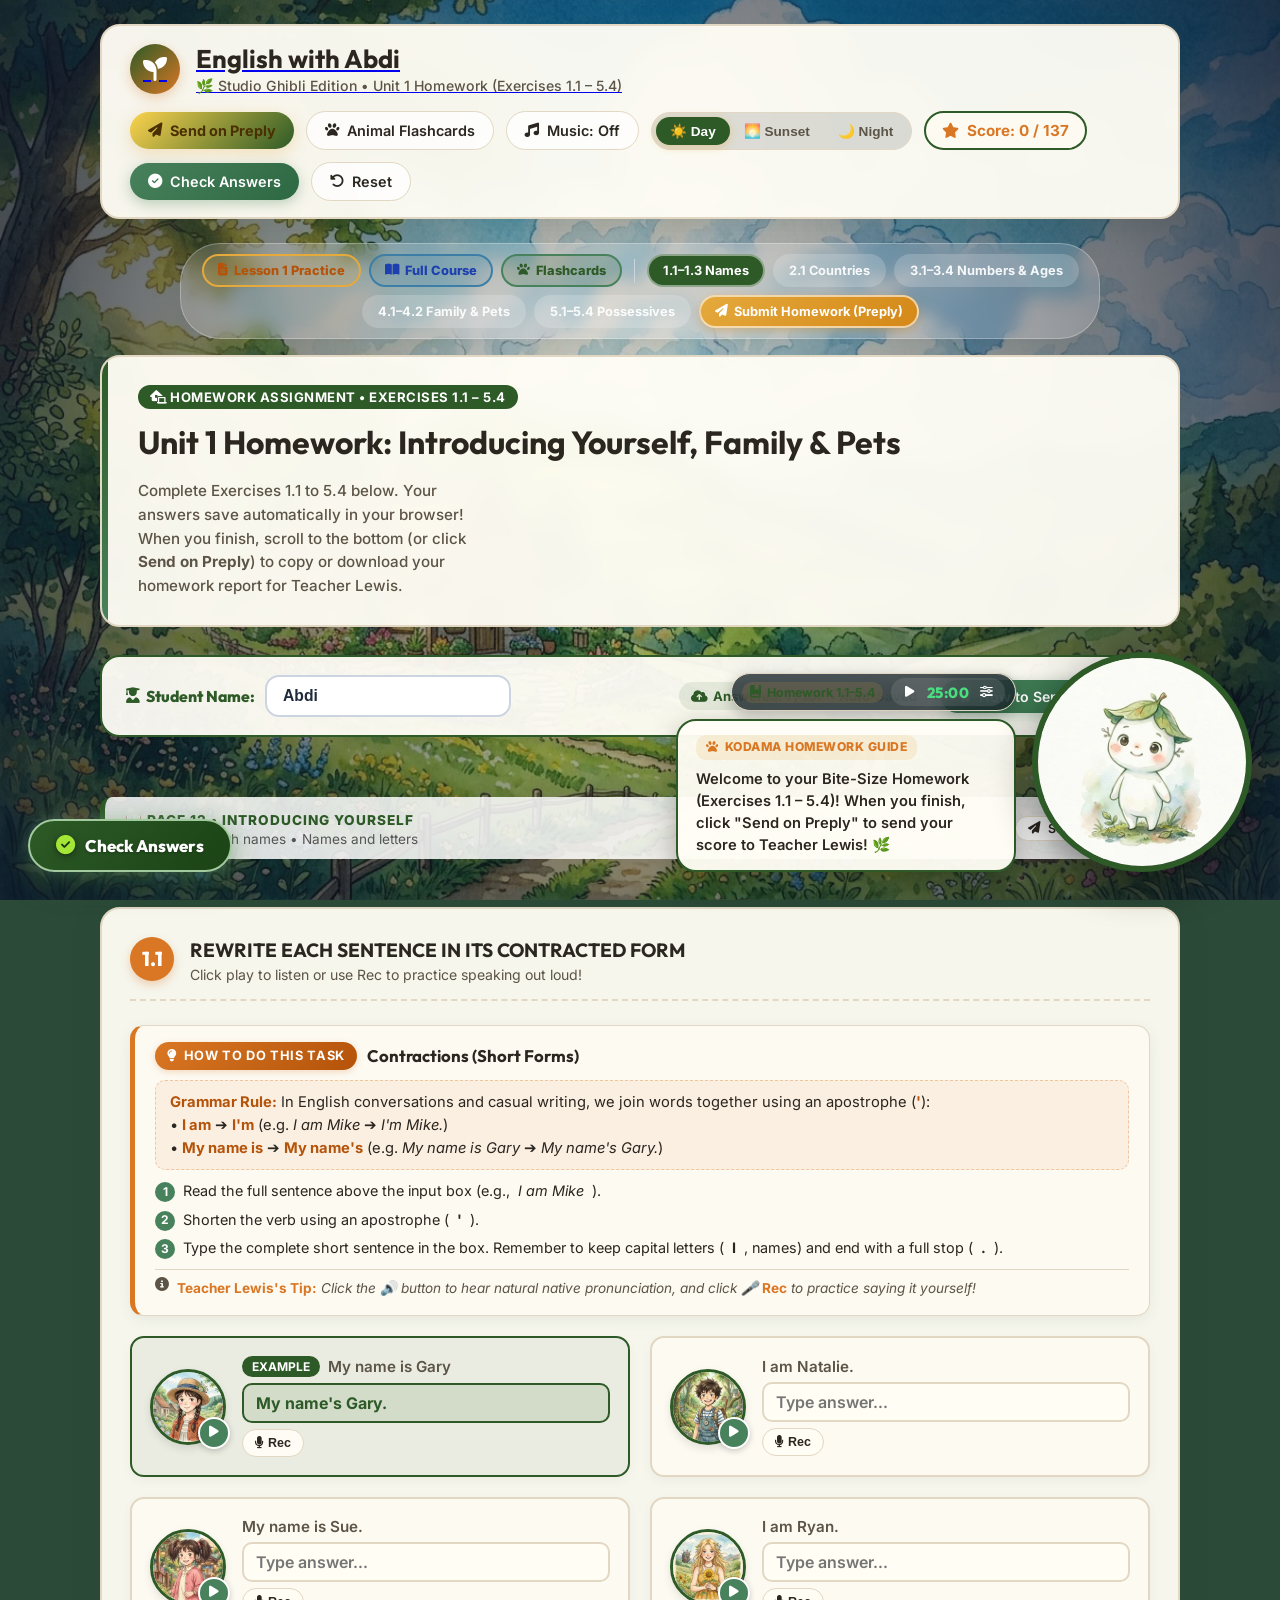
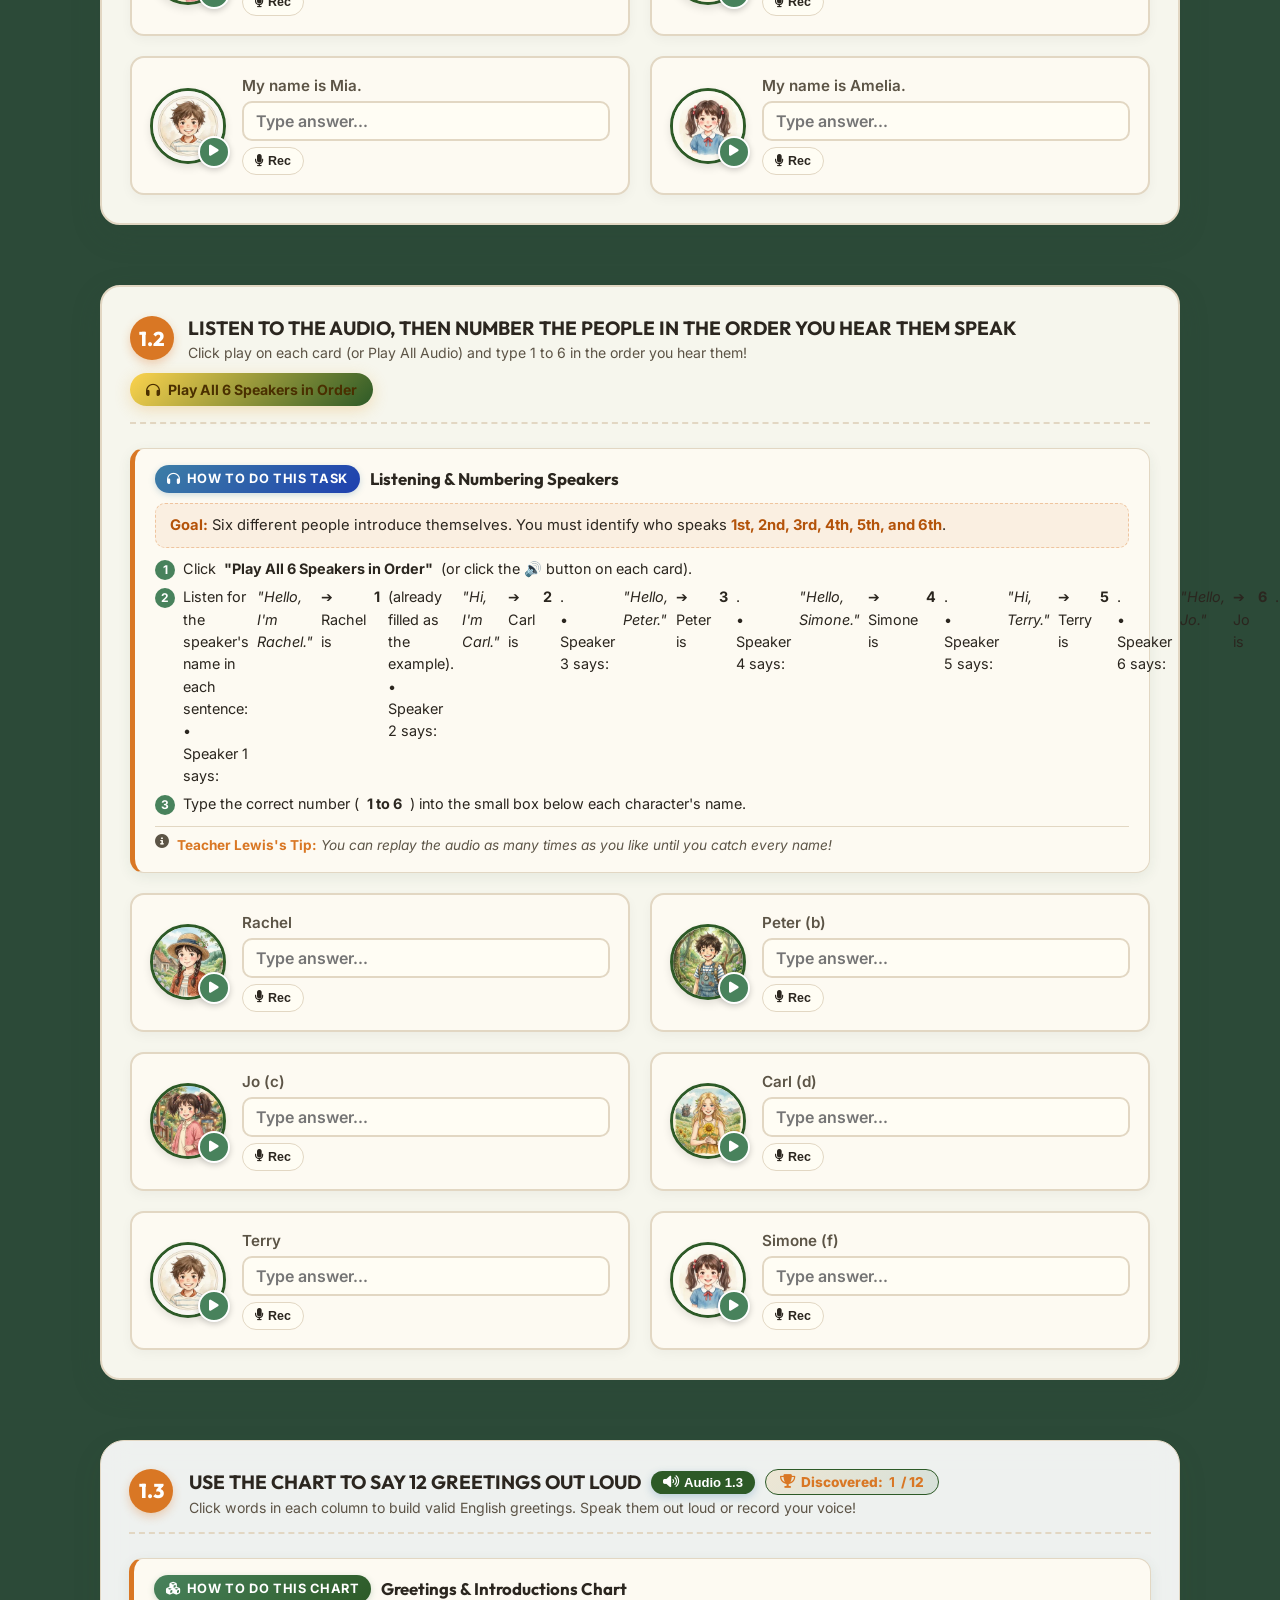
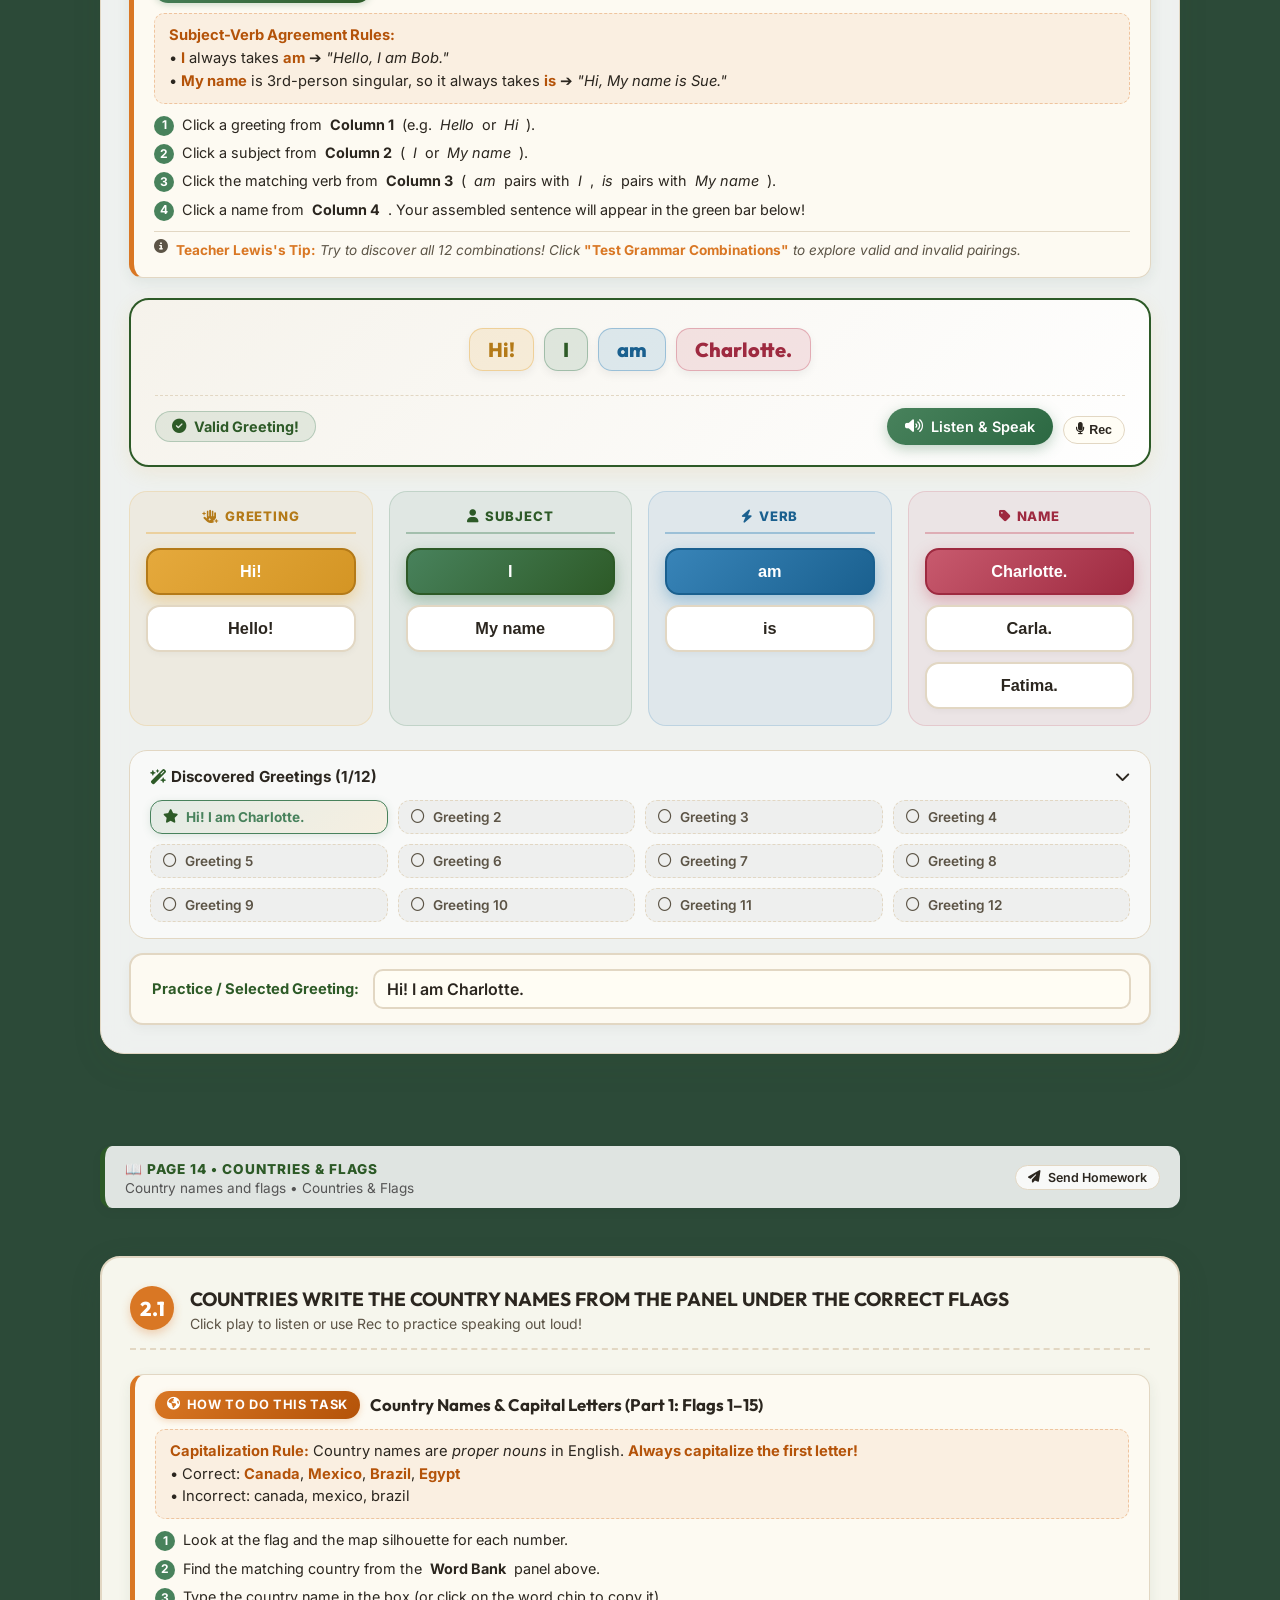
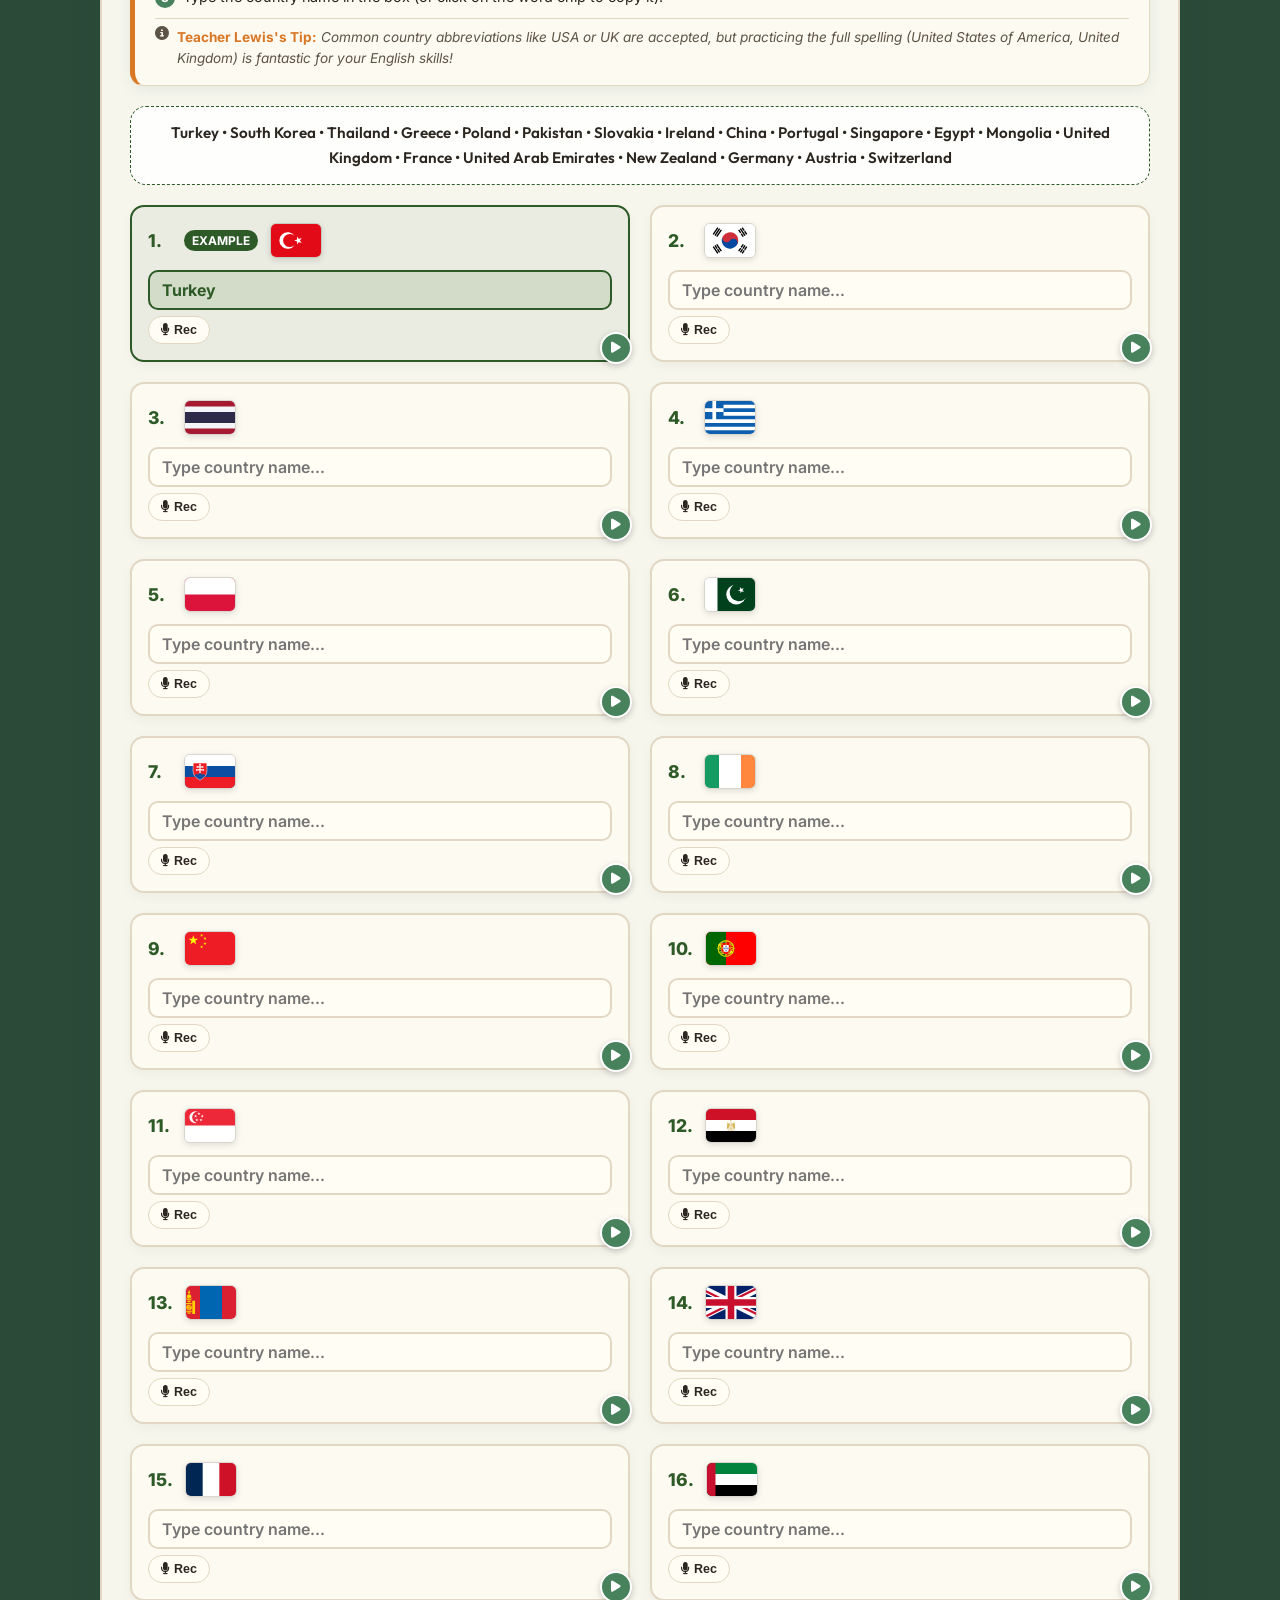
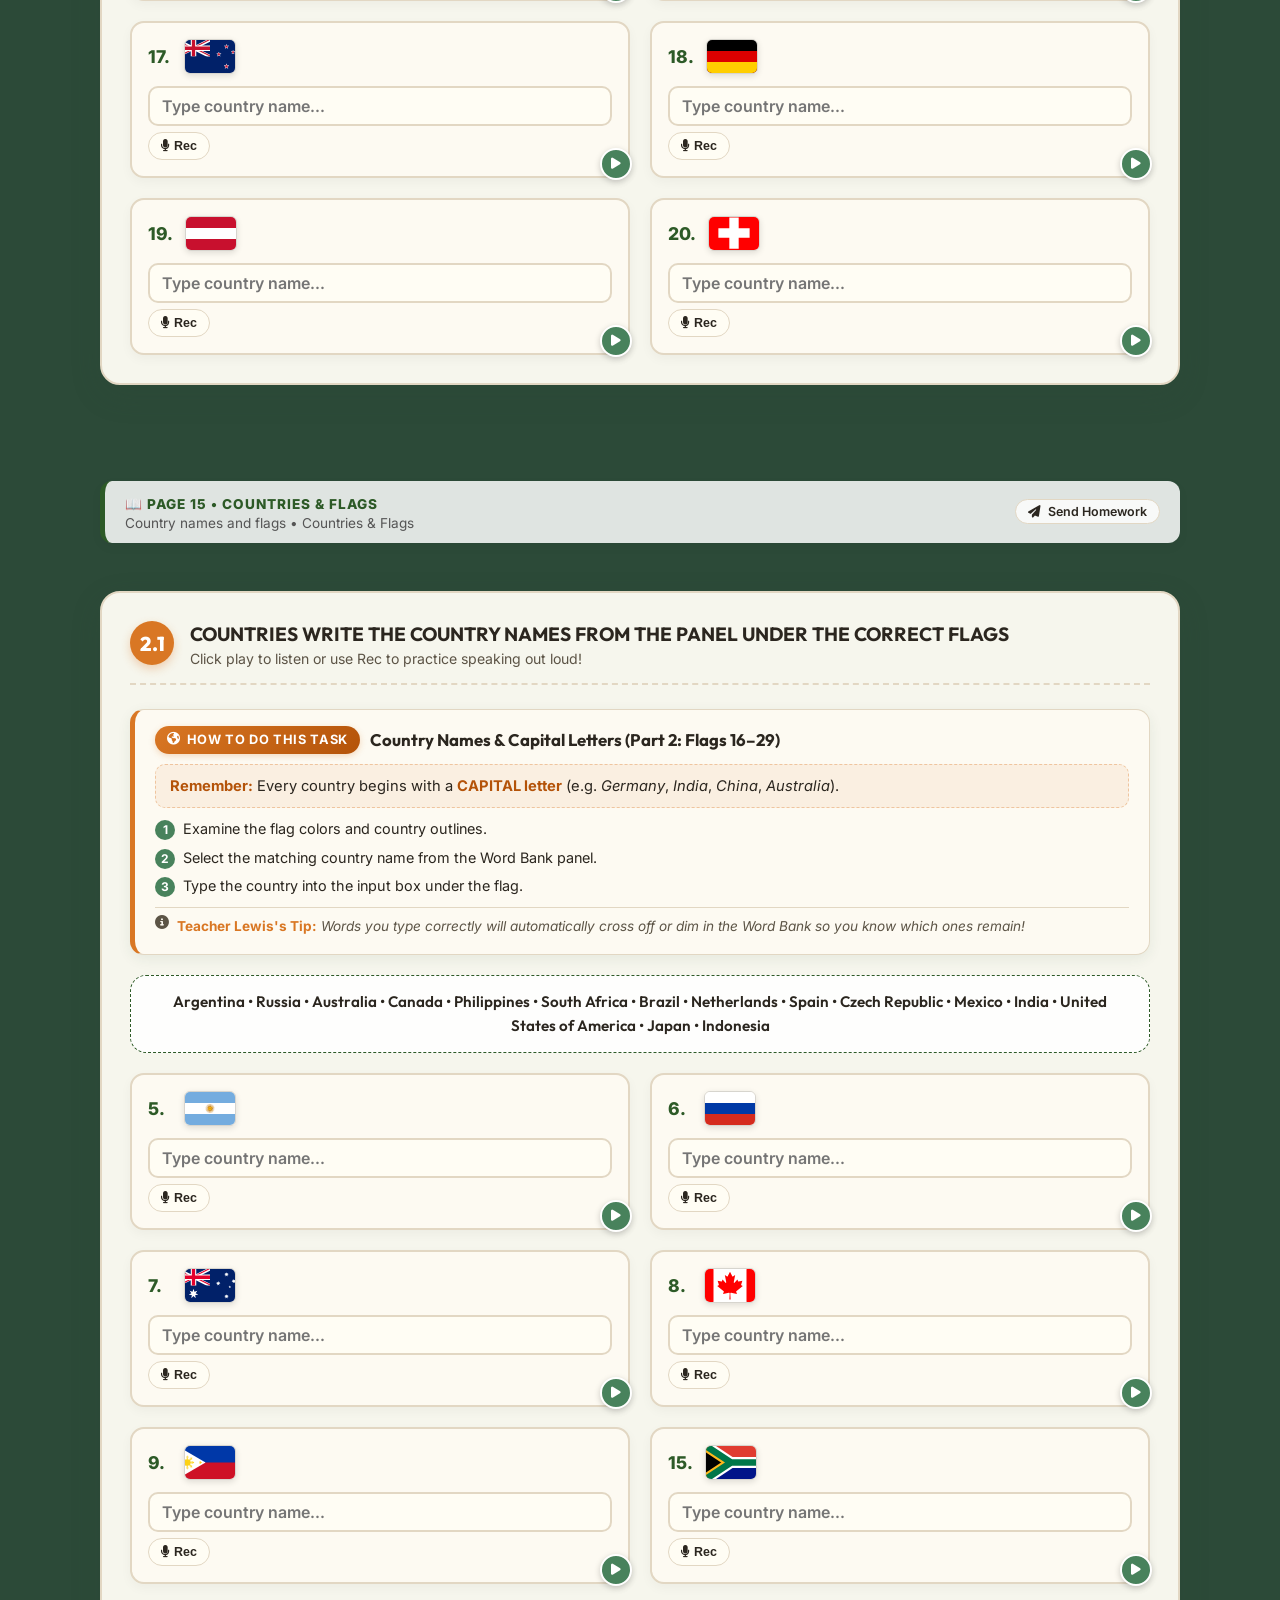
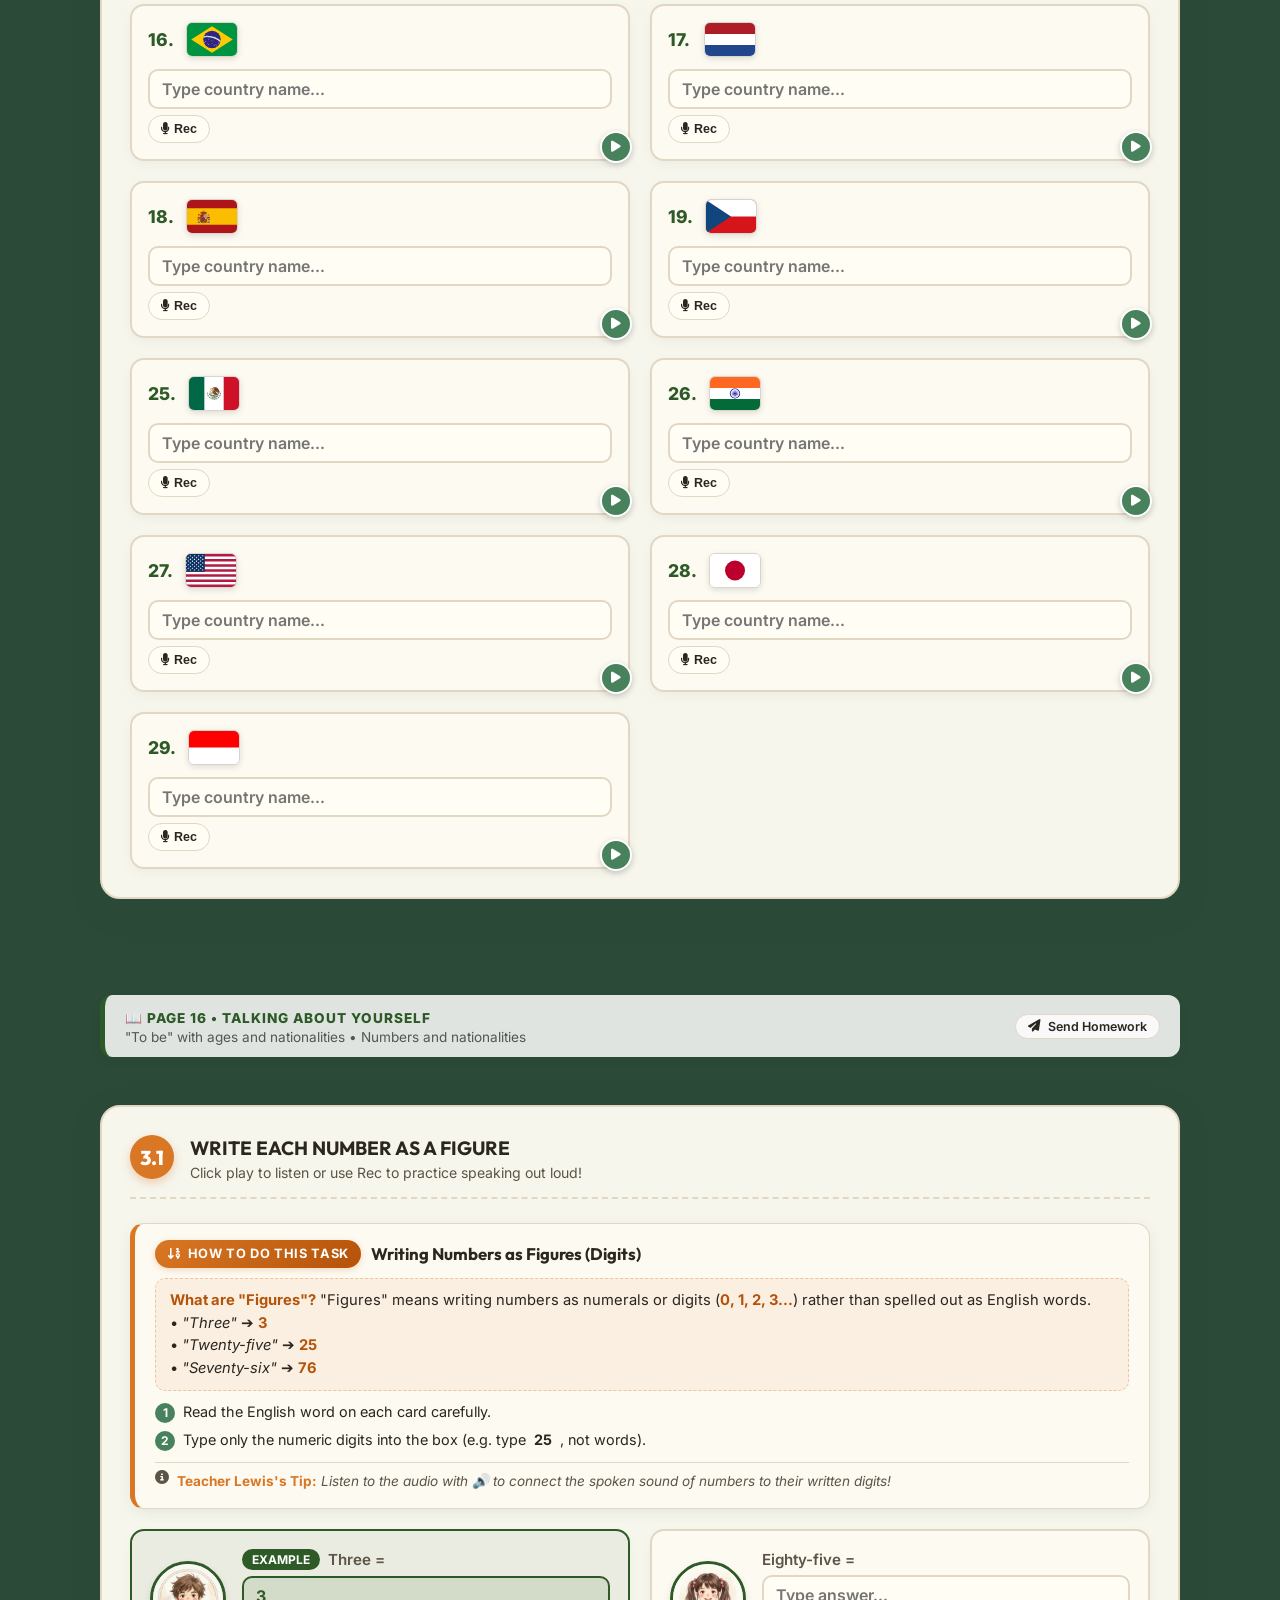
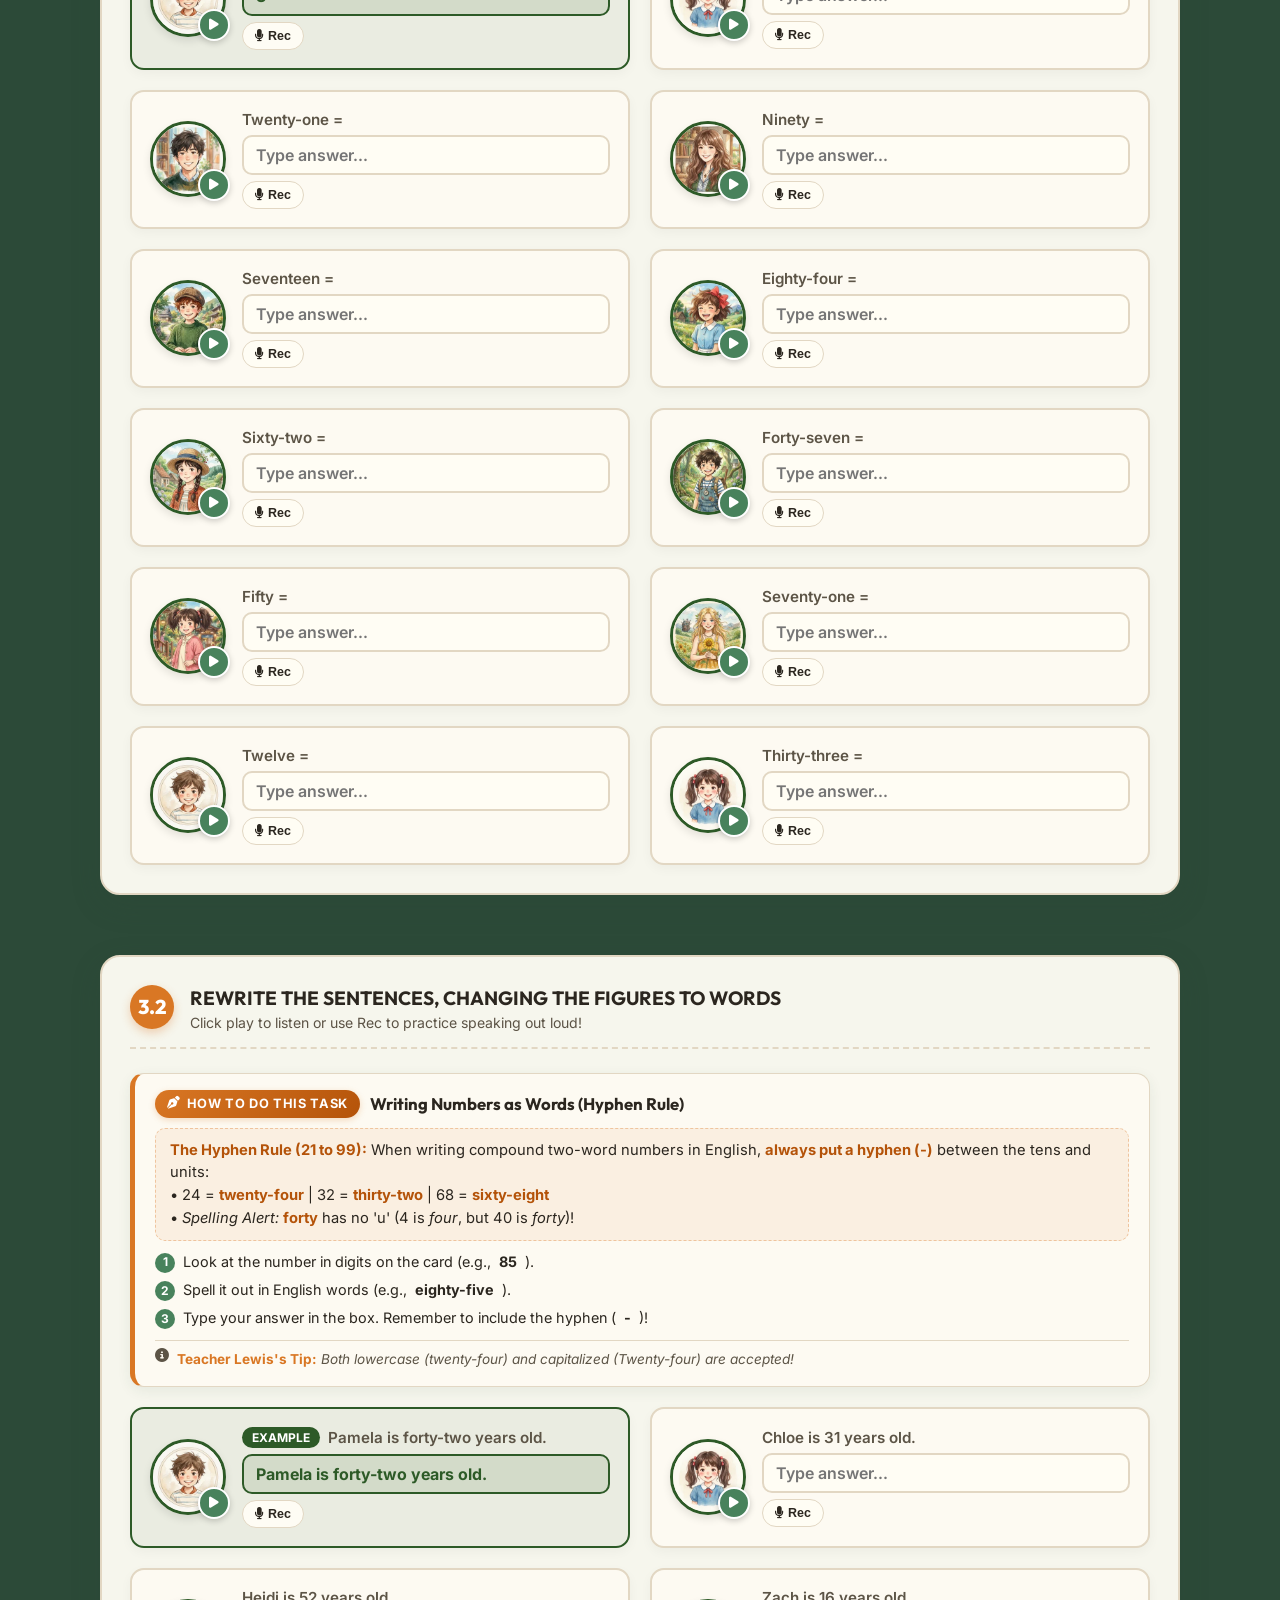
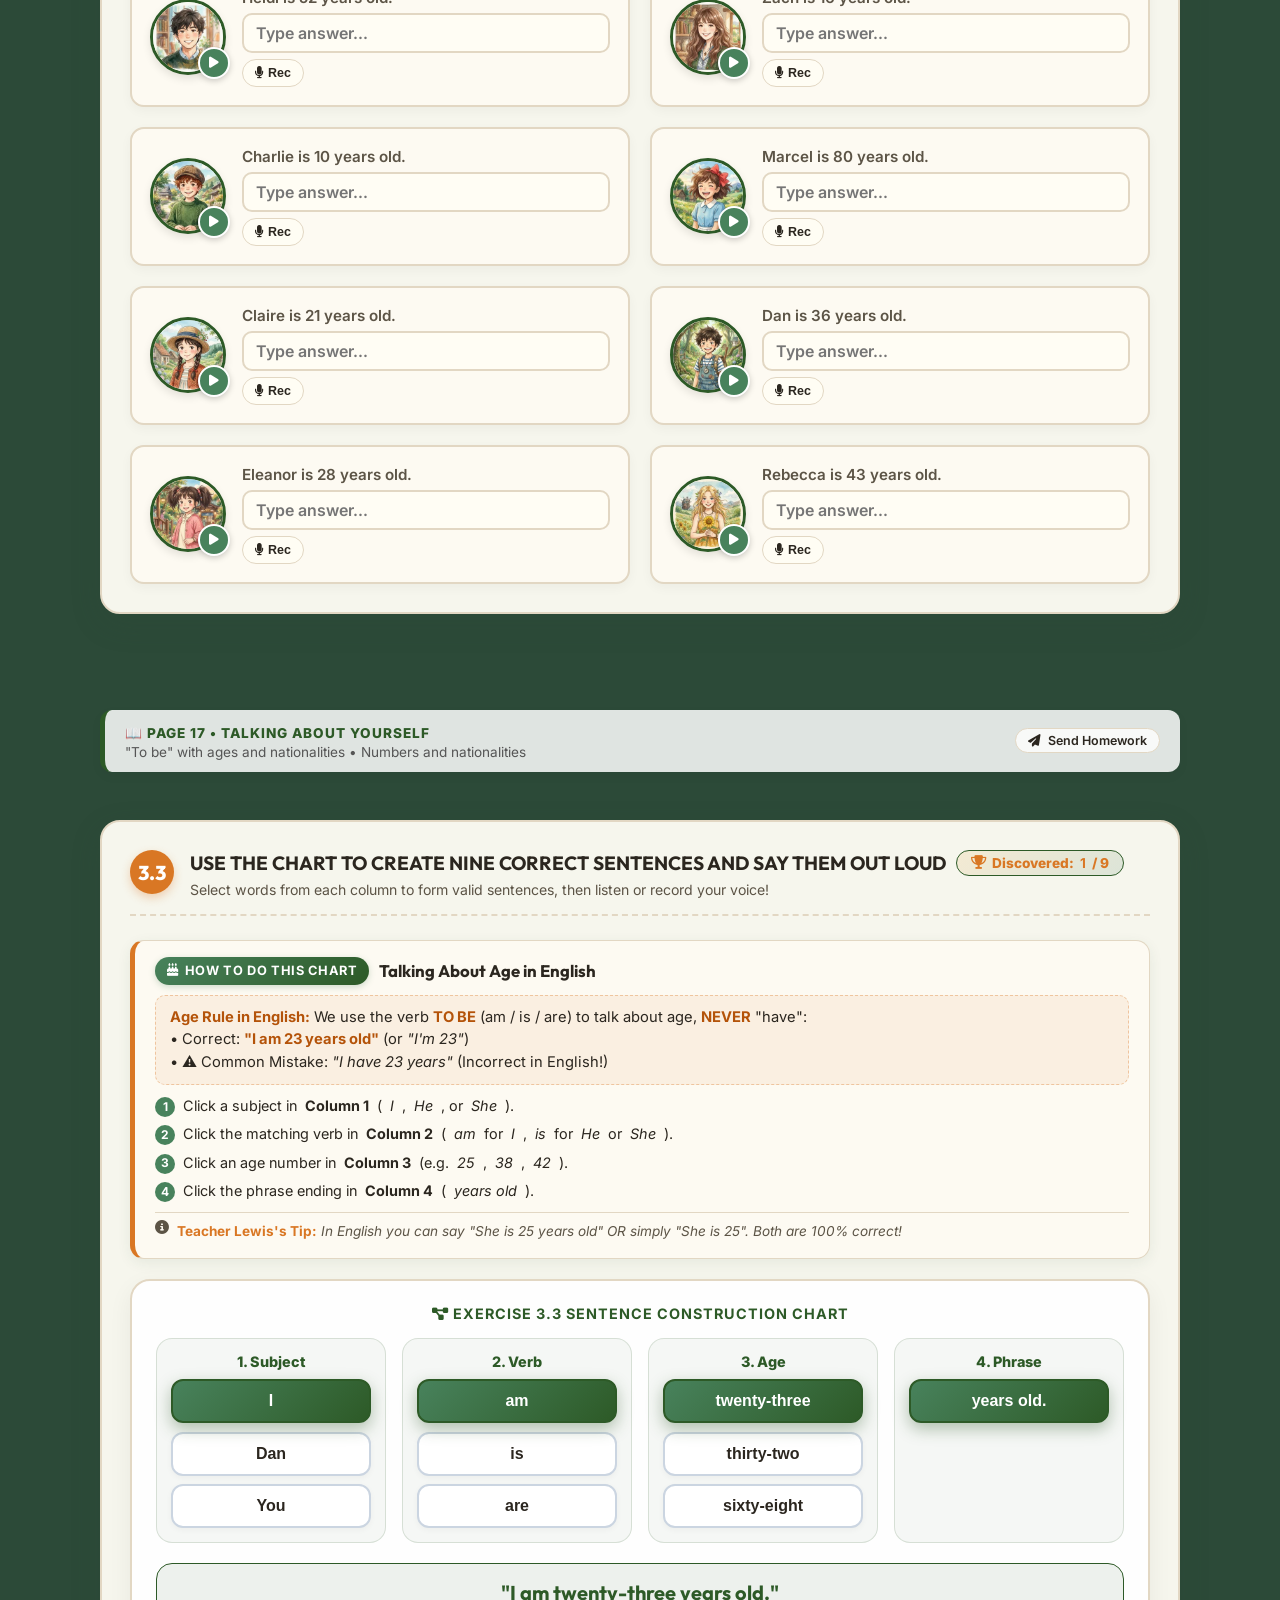
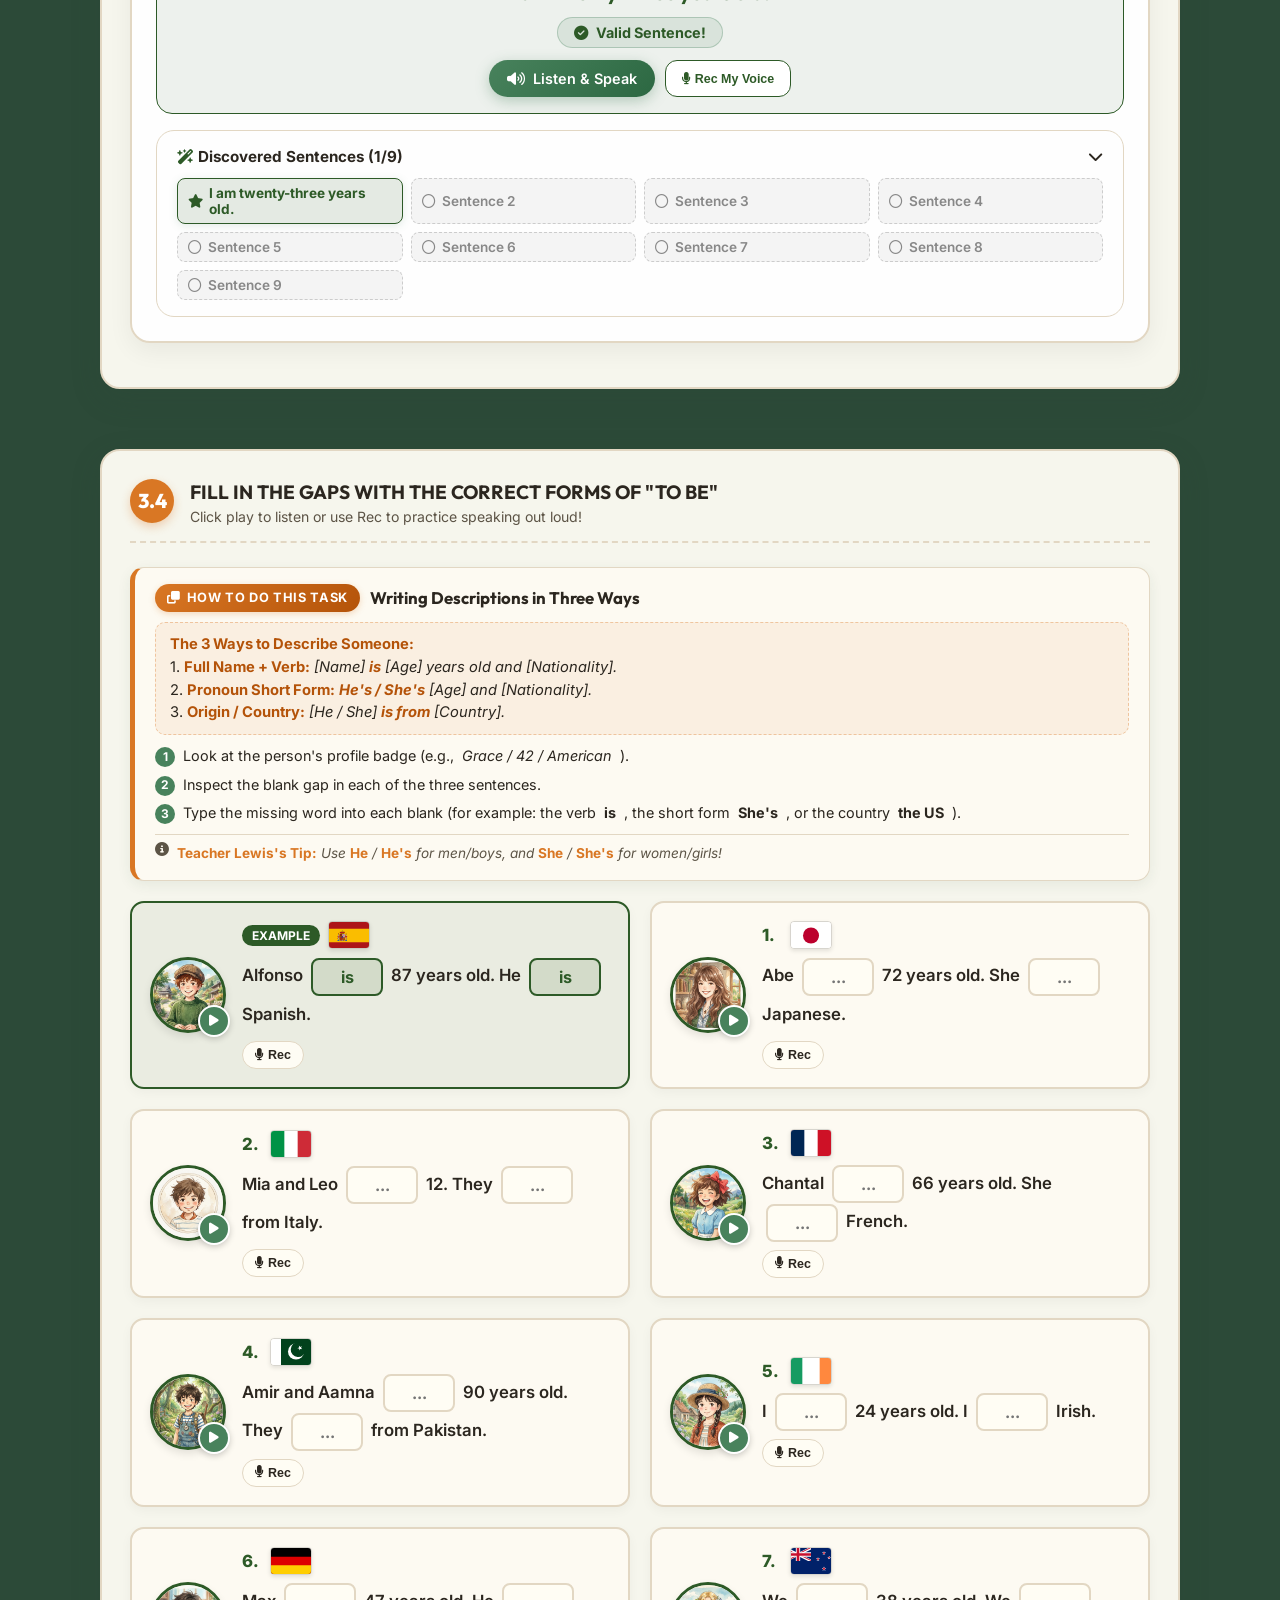
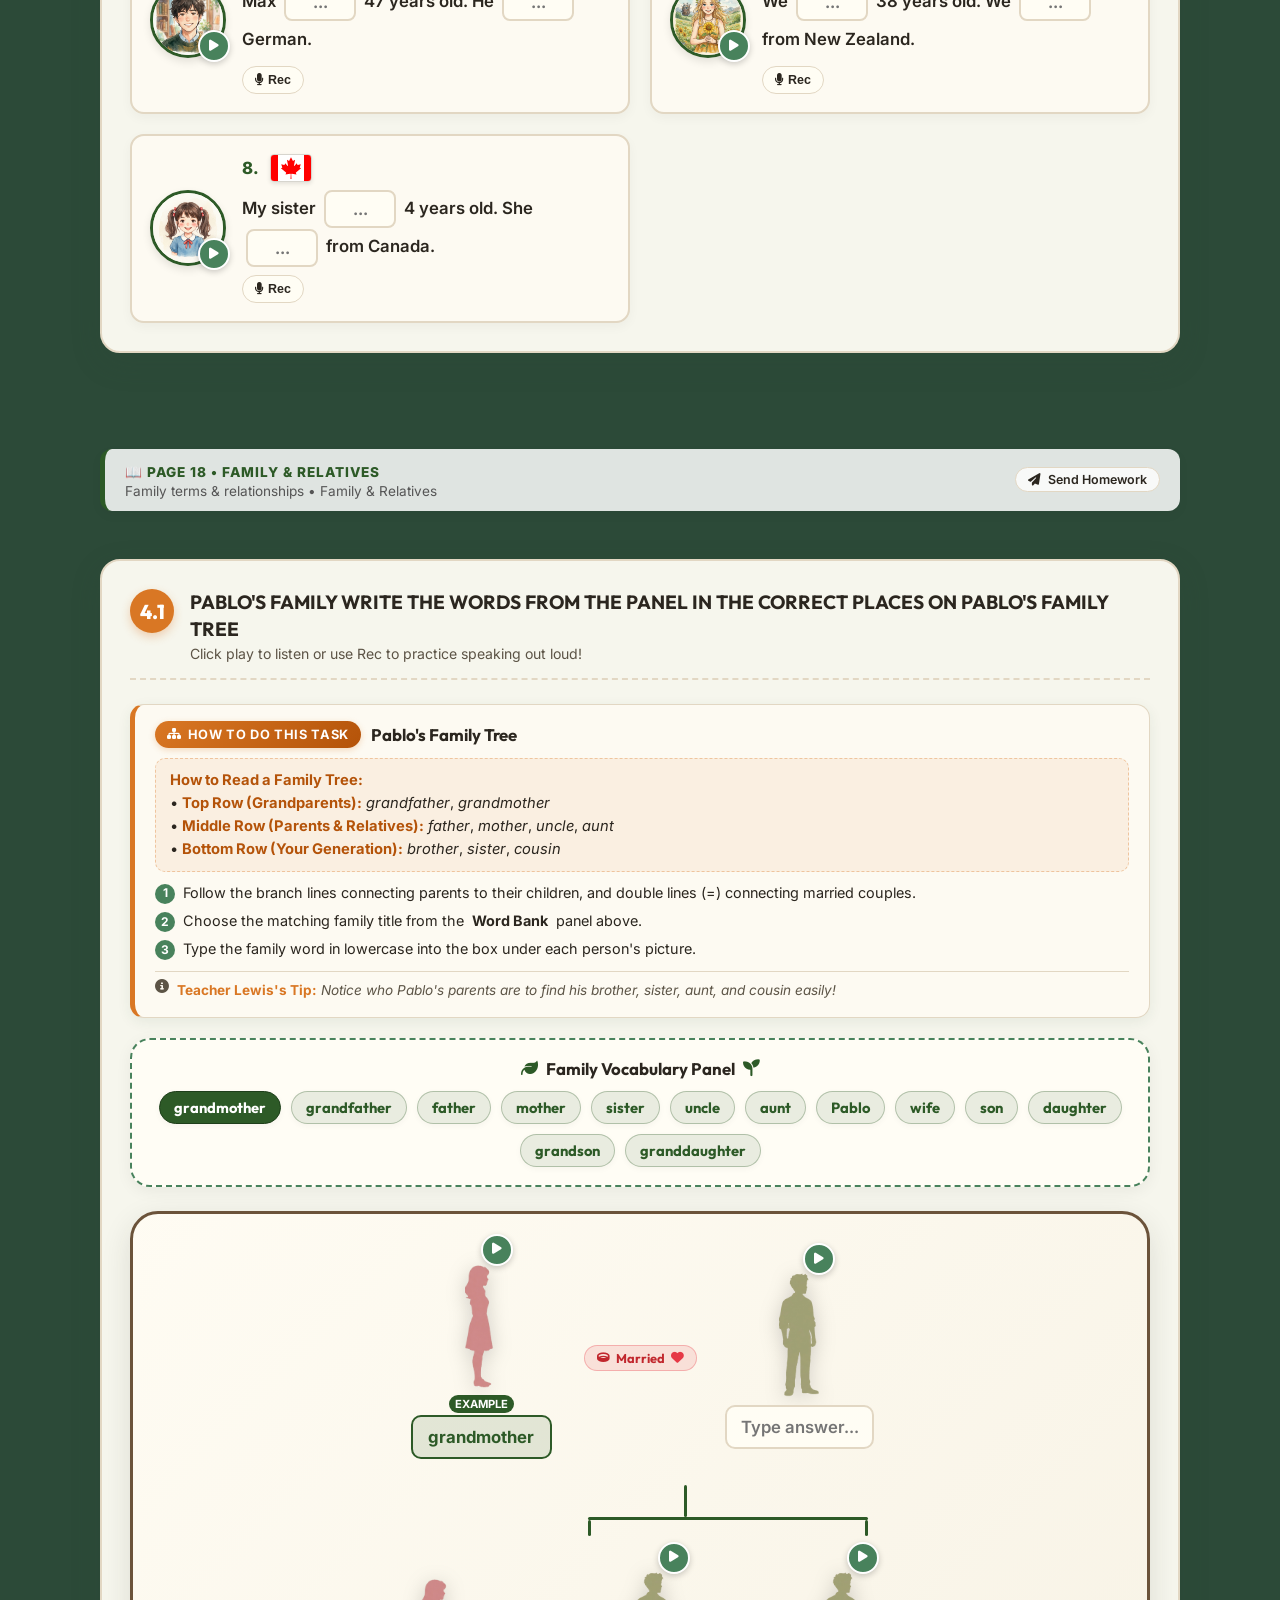
==== commit c27aec09: "feat: customize branding for Abdi, pre-fill student name, and add background navigation links" ====
--- a/homework.html
+++ b/homework.html
@@ -339,8 +339,8 @@
       <a href="index.html" class="ghibli-brand">
         <div class="ghibli-logo-badge"><i class="fa-solid fa-seedling"></i></div>
         <div class="ghibli-title-wrap">
-          <h1>Teacher Lewis's Homework Book</h1>
-          <span class="ghibli-subtitle">🌿 Bite-Size Homework Edition • Unit 1 (Exercises 1.1 – 5.4)</span>
+          <h1>English with Abdi</h1>
+          <span class="ghibli-subtitle">🌿 Studio Ghibli Edition • Unit 1 Homework (Exercises 1.1 – 5.4)</span>
         </div>
       </a>
       <div class="ghibli-header-actions">
@@ -360,6 +360,17 @@
 
     <!-- Homework Quick Section Jump Bar -->
     <div class="chapter-nav-bar">
+      <!-- Background Course Materials -->
+      <a href="practice.html" class="ch-nav-pill" style="background: rgba(229,169,60,0.18); border-color: #e5a93c; color: #b45309; font-weight: 800;" title="Lesson 1 Practice &amp; Prepositions in Background">
+        <i class="fa-solid fa-file-lines"></i> Lesson 1 Practice
+      </a>
+      <a href="course.html" class="ch-nav-pill" style="background: rgba(61,126,166,0.18); border-color: #3d7ea6; color: #1e40af; font-weight: 800;" title="Full Course Workbook in Background">
+        <i class="fa-solid fa-book-open"></i> Full Course
+      </a>
+      <a href="animal_flashcards.html" class="ch-nav-pill" style="background: rgba(45,90,39,0.18); border-color: #48825c; color: #2d5a27; font-weight: 800;" title="Animal Flashcards Game">
+        <i class="fa-solid fa-paw"></i> Flashcards
+      </a>
+      <span style="display:inline-block; width:1px; height:24px; background:#cbd5e1; margin:0 4px; vertical-align:middle;"></span>
       <a href="#page-12" class="ch-nav-pill active">1.1–1.3 Names</a>
       <a href="#page-14" class="ch-nav-pill">2.1 Countries</a>
       <a href="#page-16" class="ch-nav-pill">3.1–3.4 Numbers &amp; Ages</a>
@@ -381,7 +392,7 @@
         <label for="hwStudentNameTop" class="hw-name-label">
           <i class="fa-solid fa-user-graduate"></i> Student Name:
         </label>
-        <input type="text" id="hwStudentNameTop" class="hw-name-input" placeholder="Enter your name here..." maxlength="40" autocomplete="name">
+        <input type="text" id="hwStudentNameTop" class="hw-name-input" value="Abdi" placeholder="Enter your name here..." maxlength="40" autocomplete="name">
       </div>
       <div class="hw-progress-group">
         <span class="hw-autosave-pill" id="hwAutosaveStatus">
